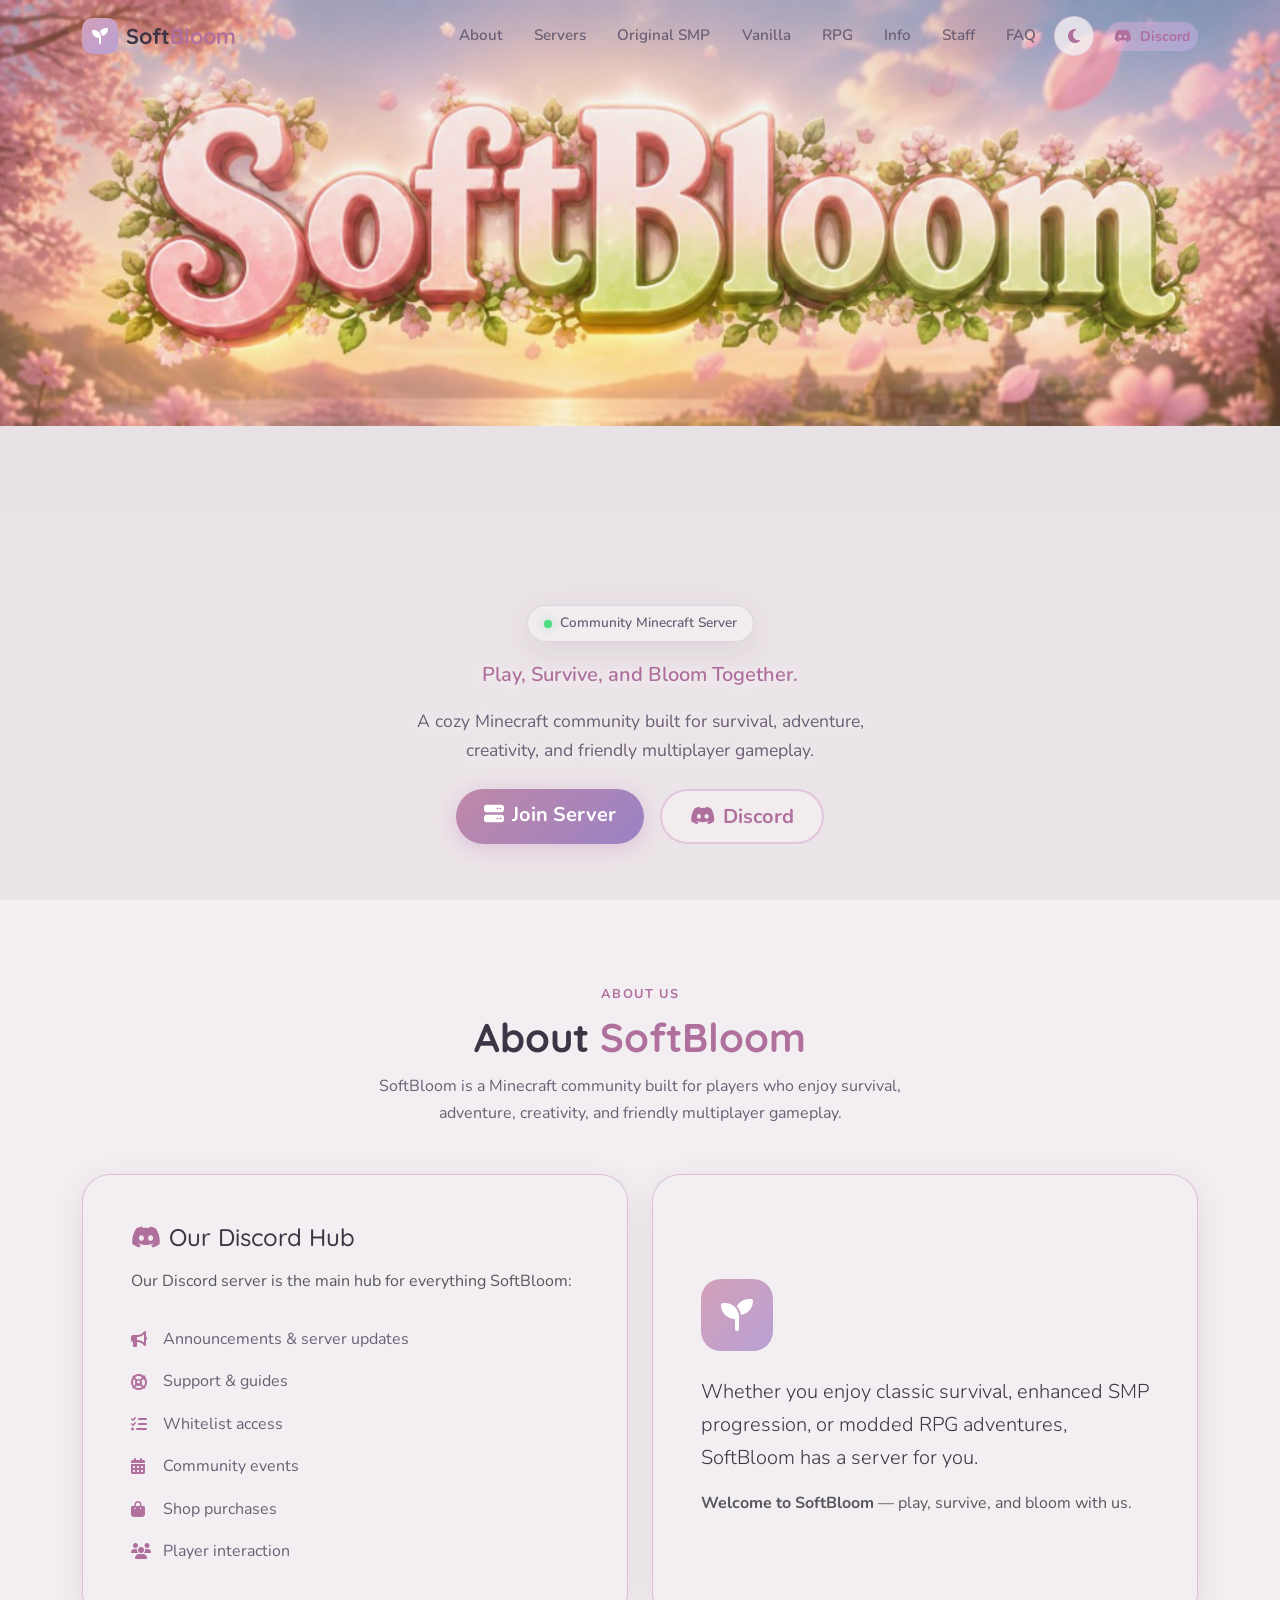
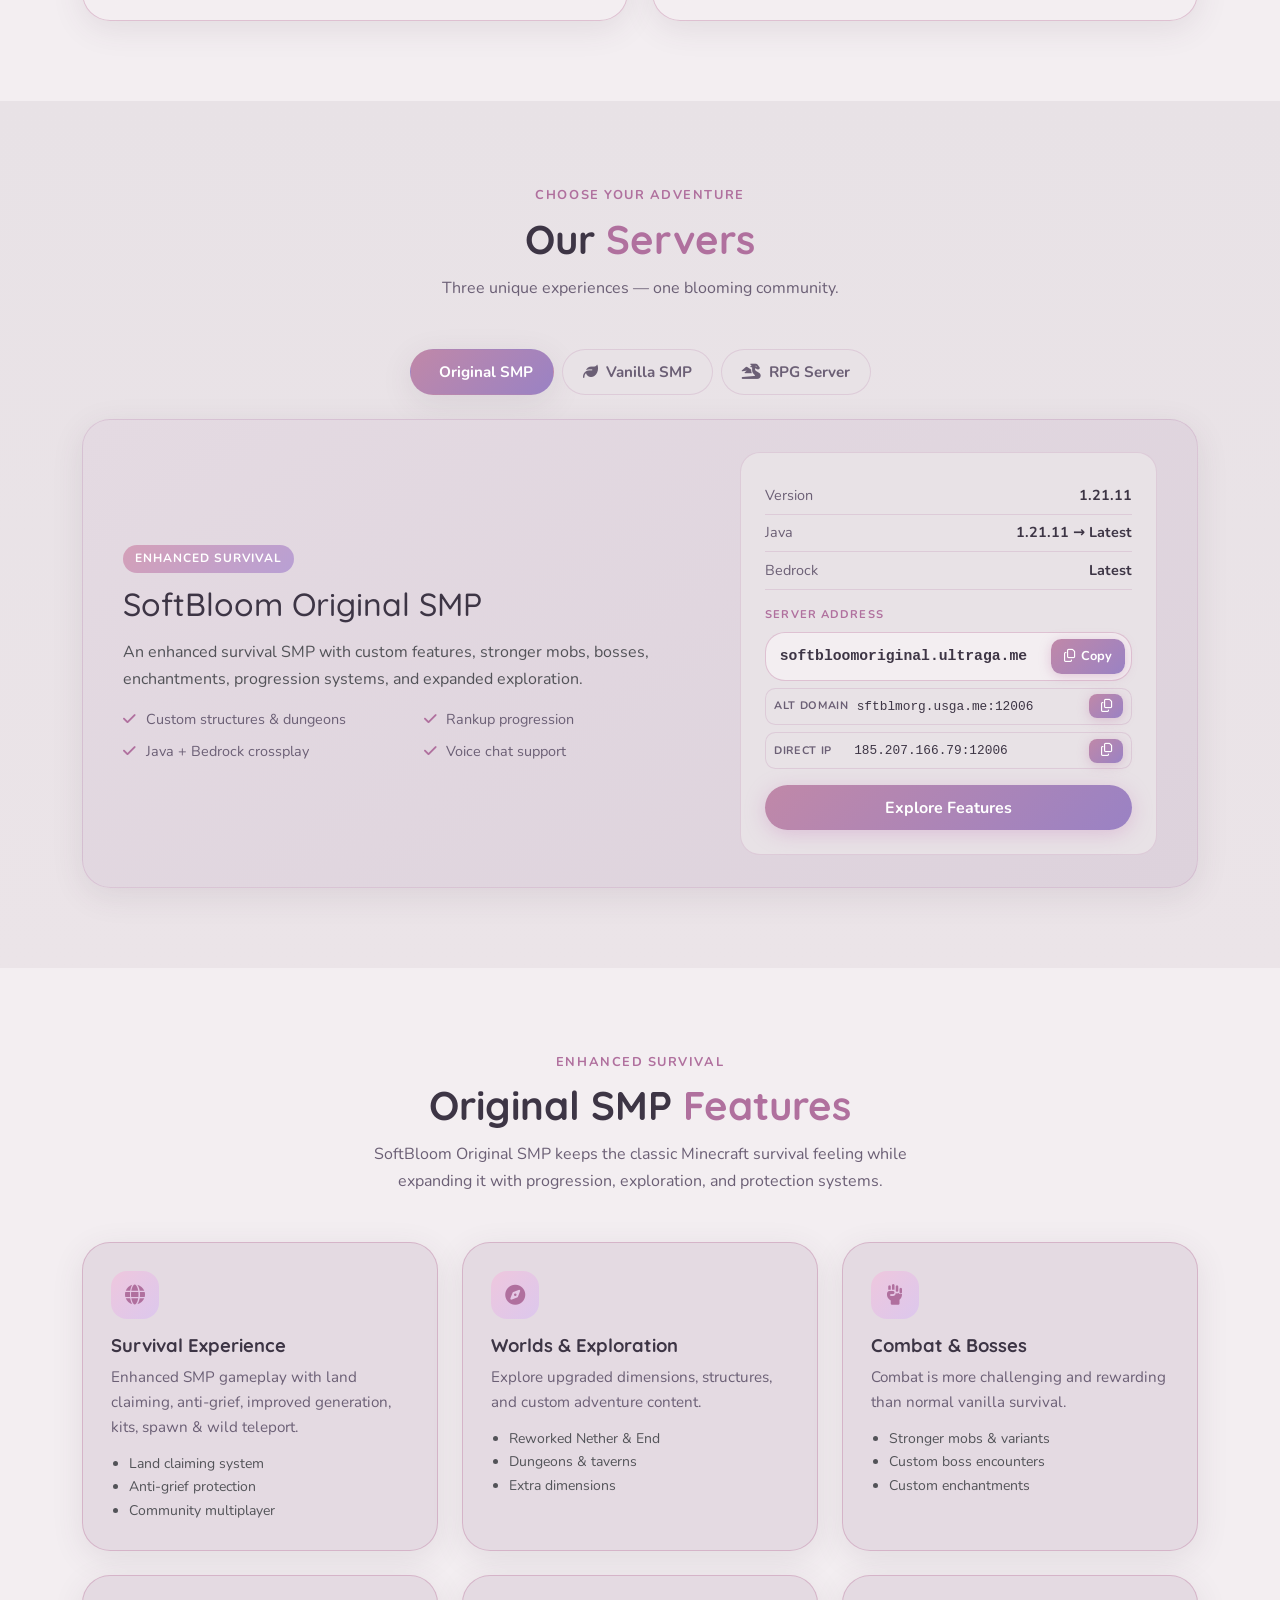
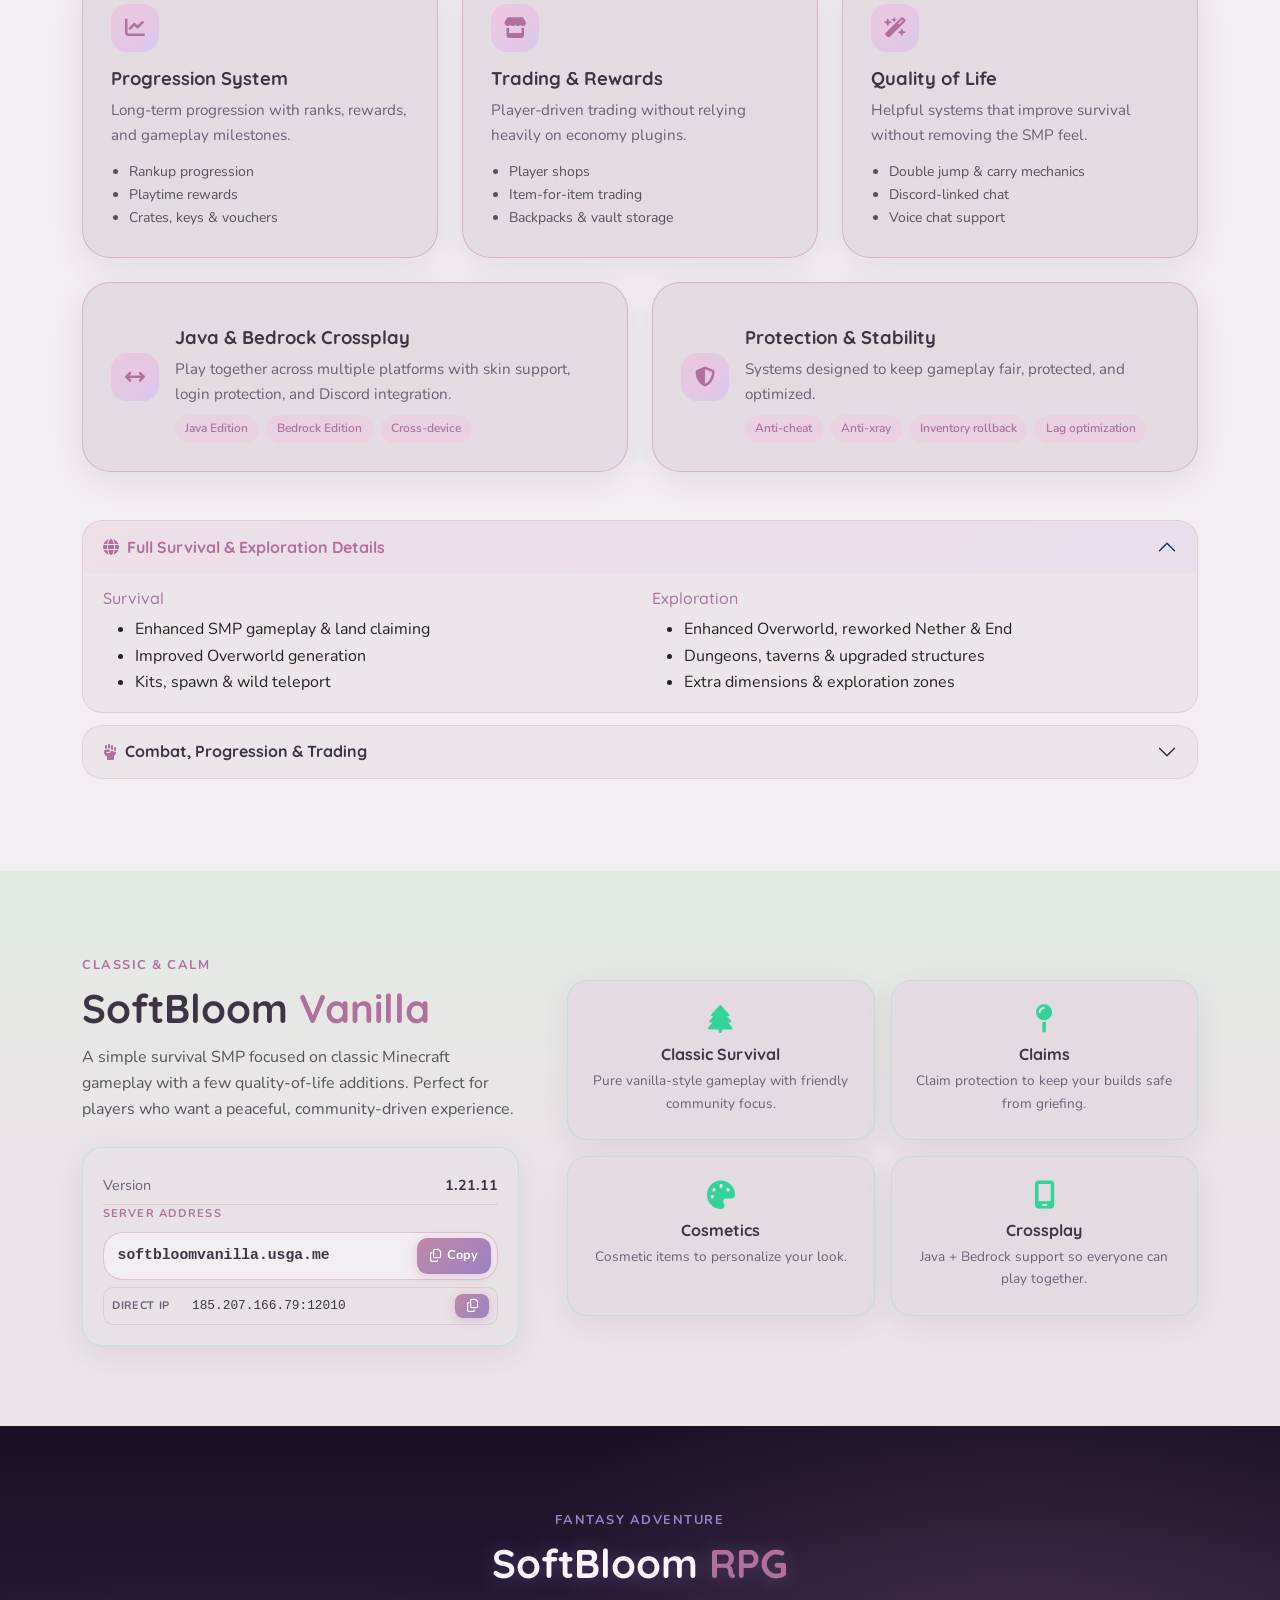
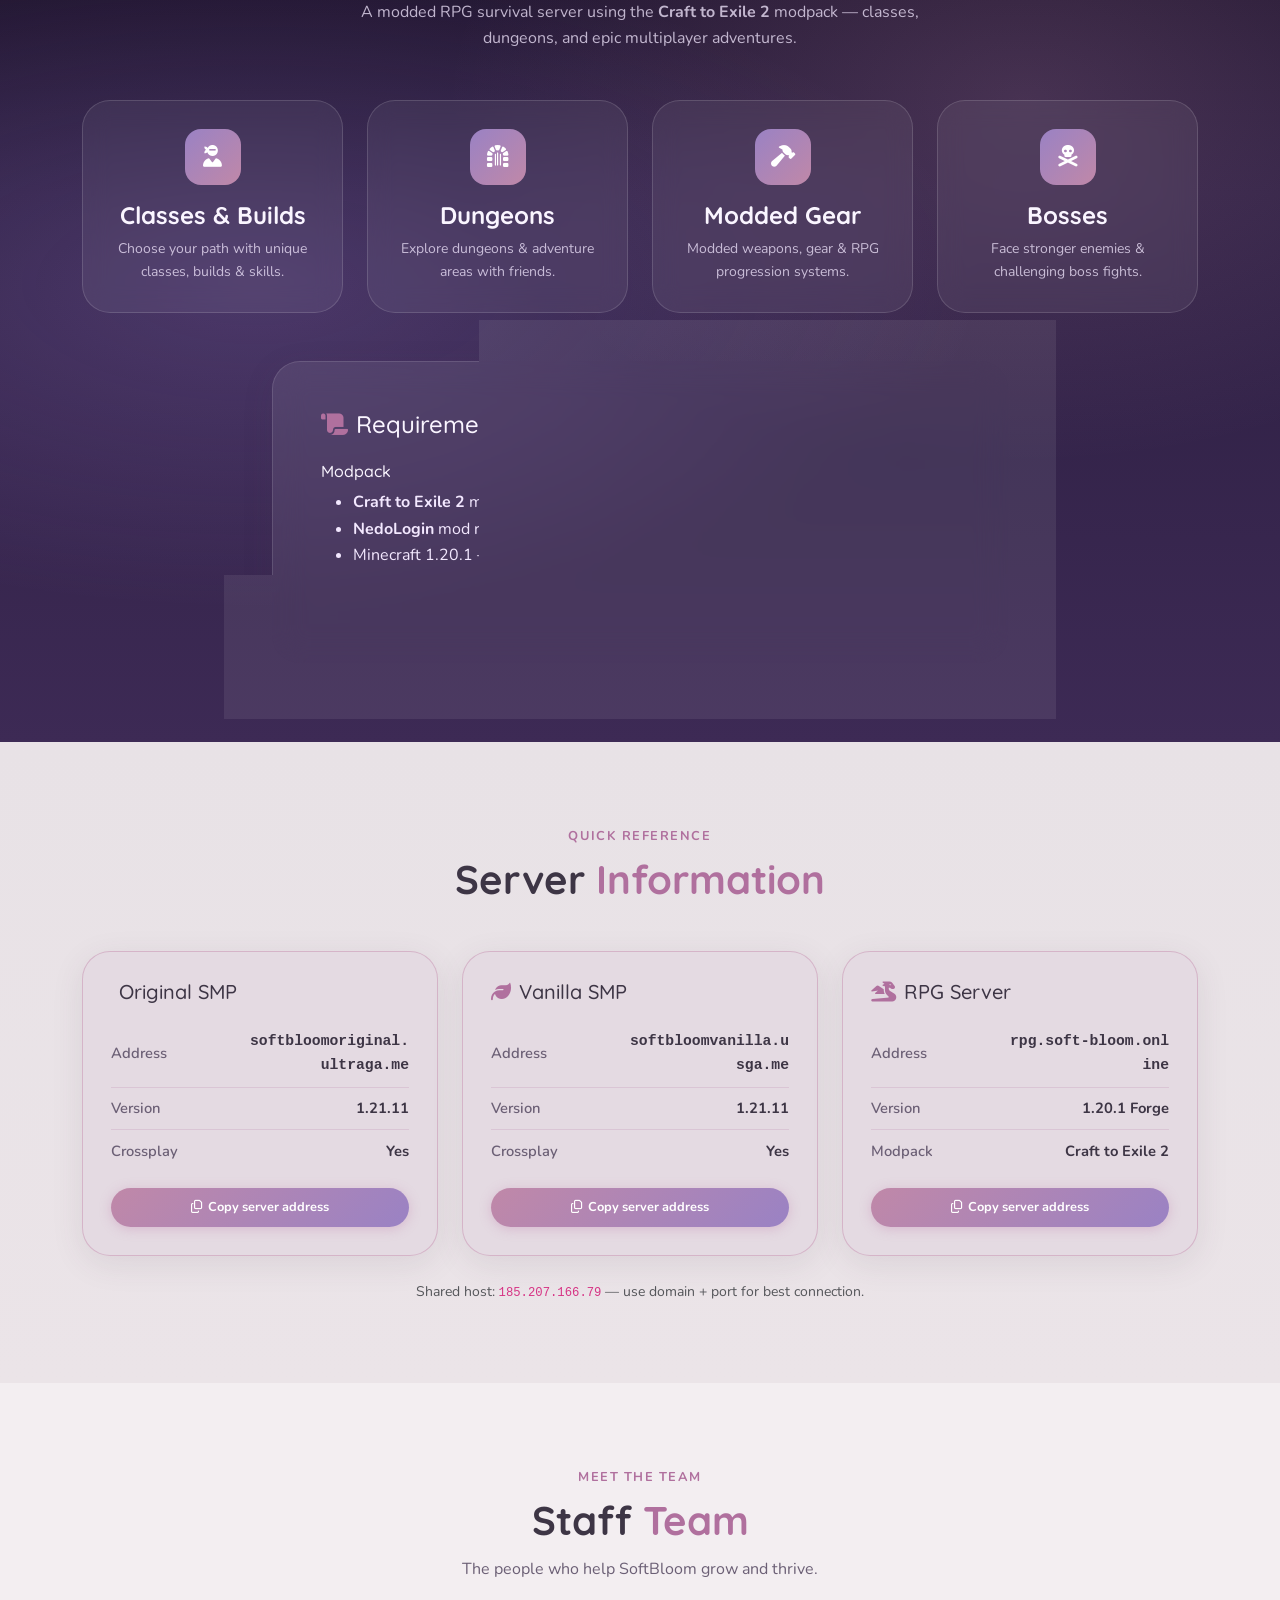
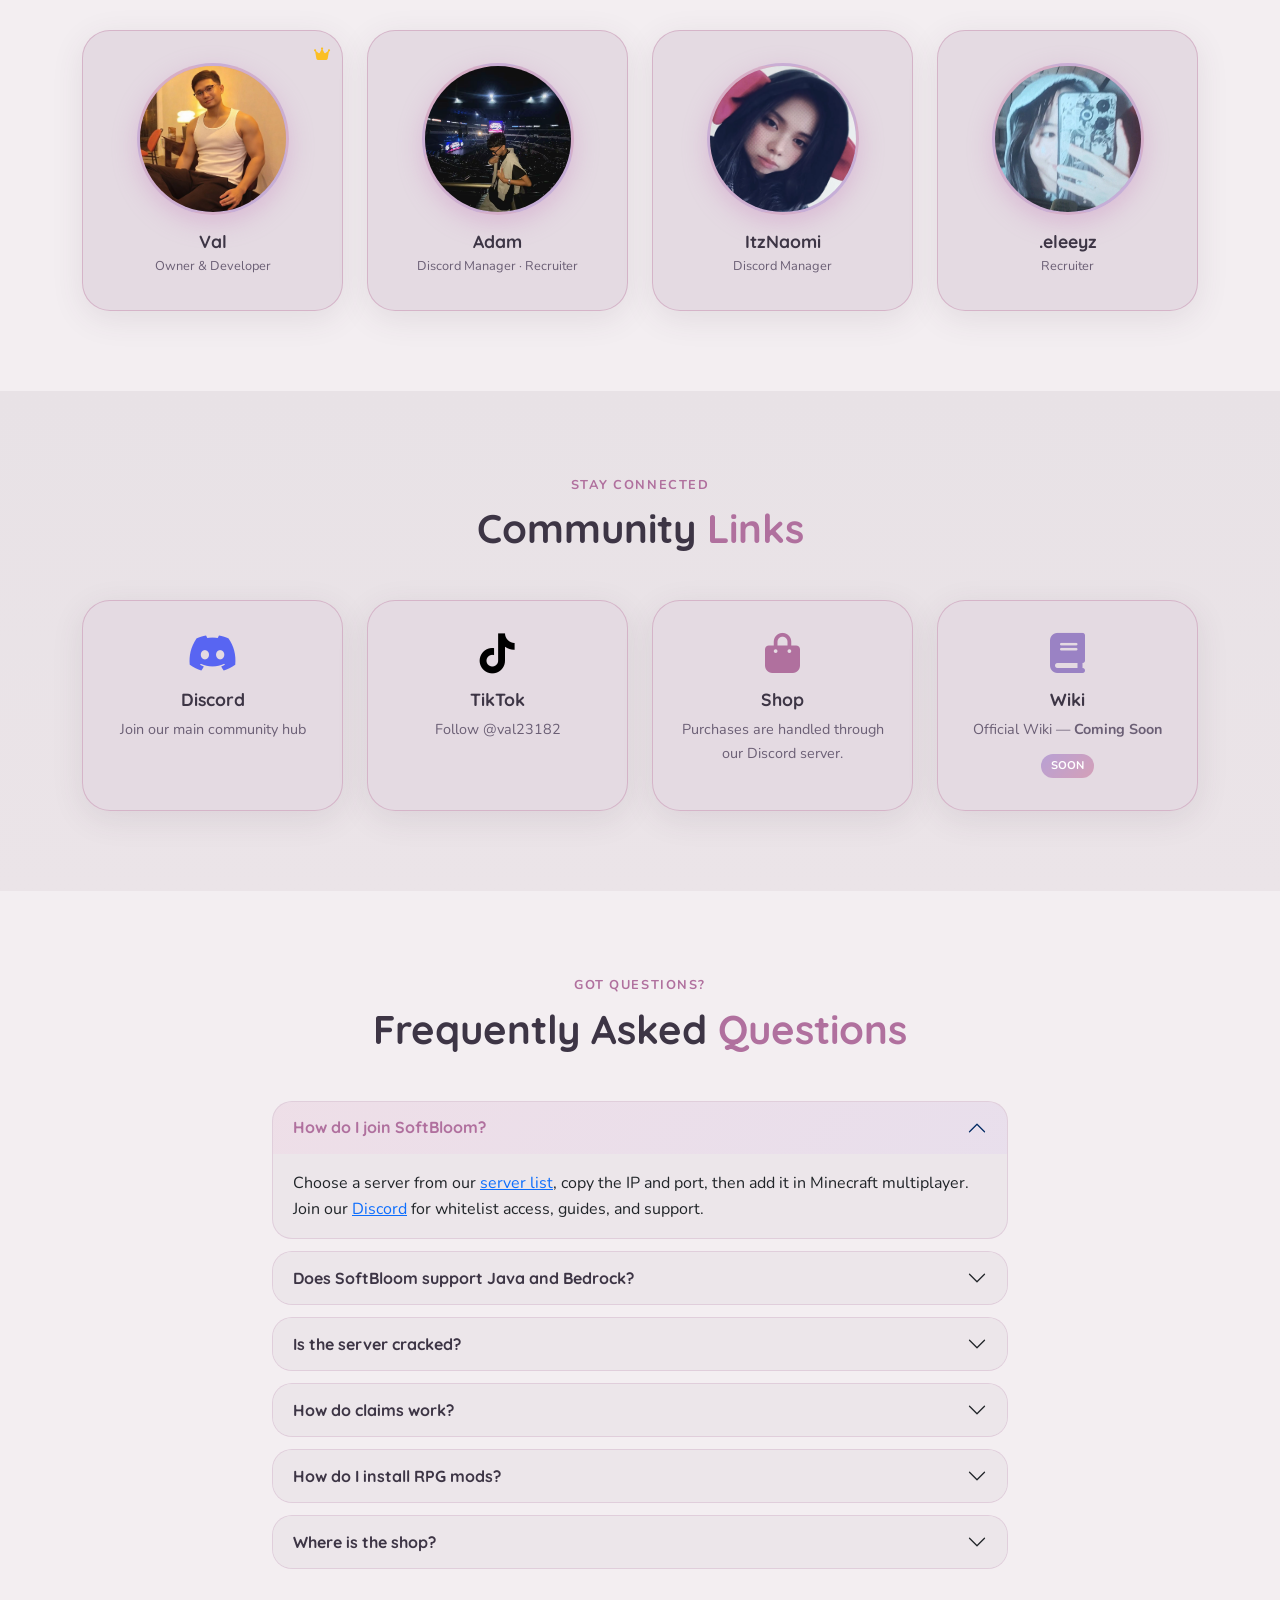
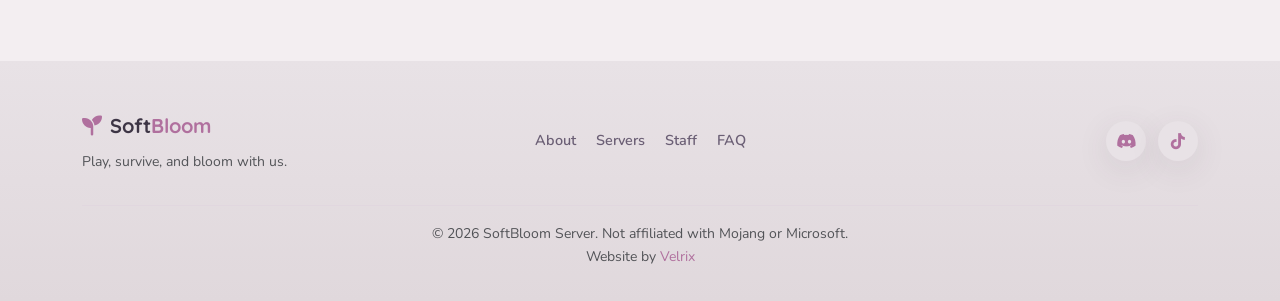
==== index.html @ c243311c "old ip" ====
<!DOCTYPE html>
<html lang="en" data-theme="light">
<head>
  <meta charset="UTF-8">
  <meta name="viewport" content="width=device-width, initial-scale=1.0">
  <meta name="description" content="SoftBloom — A cozy Minecraft community for survival, adventure, and friendly multiplayer. Play, survive, and bloom together.">
  <title>SoftBloom Server | Play, Survive, and Bloom Together</title>
  <link rel="icon" href="logo/banner.png" type="image/png">

  <link rel="preconnect" href="https://fonts.googleapis.com">
  <link rel="preconnect" href="https://fonts.gstatic.com" crossorigin>
  <link href="https://fonts.googleapis.com/css2?family=Nunito:wght@400;600;700;800&family=Quicksand:wght@500;600;700&display=swap" rel="stylesheet">

  <link href="https://cdn.jsdelivr.net/npm/bootstrap@5.3.3/dist/css/bootstrap.min.css" rel="stylesheet" integrity="sha384-QWTKZyjpPEjISv5WaRU9OFeRpok6YctnYmDr5pNlyT2bRjXh0JMhjY6hW+ALEwIH" crossorigin="anonymous">
  <link href="https://cdn.jsdelivr.net/npm/aos@2.3.4/dist/aos.css" rel="stylesheet">
  <link href="https://cdnjs.cloudflare.com/ajax/libs/font-awesome/6.5.2/css/all.min.css" rel="stylesheet">

  <link rel="stylesheet" href="css/style.css">
  <link rel="preconnect" href="https://fonts.googleapis.com" />
  <link rel="preconnect" href="https://fonts.gstatic.com" crossorigin />
  <link
    href="https://fonts.googleapis.com/css2?family=DM+Sans:ital,opsz,wght@0,9..40,400;0,9..40,500;0,9..40,600;0,9..40,700;0,9..40,800;1,9..40,400&display=swap"
    rel="stylesheet"
  />
  <meta name="color-scheme" content="light dark">
  <script>
    (function () {
      var stored = localStorage.getItem("softbloom-theme");
      var prefersDark = window.matchMedia("(prefers-color-scheme: dark)").matches;
      var theme = stored === "dark" || stored === "light" ? stored : prefersDark ? "dark" : "light";
      document.documentElement.setAttribute("data-theme", theme);
    })();
  </script>
</head>
<script>
  document.addEventListener("contextmenu", function (e) {
    if (e.target.tagName === "IMG") {
      e.preventDefault();
    }
  });

  document.querySelectorAll("img").forEach(function(img) {
    img.setAttribute("draggable", "false");
  });
</script>
<body>

  <div class="scroll-progress" aria-hidden="true"></div>
  <div class="petal-layer" aria-hidden="true"></div>
  <div class="particle-field" aria-hidden="true"></div>

  <!-- Navbar -->
  <nav class="navbar navbar-expand-lg fixed-top glass-nav" id="mainNav">
    <div class="container">
      <a class="navbar-brand d-flex align-items-center gap-2" href="#hero">
        <span class="brand-icon"><i class="fa-solid fa-seedling"></i></span>
        <span class="brand-text">Soft<span class="text-accent">Bloom</span></span>
      </a>
      <button class="navbar-toggler border-0 shadow-none" type="button" data-bs-toggle="collapse" data-bs-target="#navMenu" aria-controls="navMenu" aria-expanded="false" aria-label="Toggle navigation">
        <span class="navbar-toggler-icon"></span>
      </button>
      <div class="collapse navbar-collapse" id="navMenu">
        <ul class="navbar-nav ms-auto align-items-lg-center gap-lg-1">
          <li class="nav-item"><a class="nav-link" href="#about">About</a></li>
          <li class="nav-item"><a class="nav-link" href="#servers">Servers</a></li>
          <li class="nav-item"><a class="nav-link" href="#original">Original SMP</a></li>
          <li class="nav-item"><a class="nav-link" href="#vanilla">Vanilla</a></li>
          <li class="nav-item"><a class="nav-link" href="#rpg">RPG</a></li>
          <li class="nav-item"><a class="nav-link" href="#info">Info</a></li>
          <li class="nav-item"><a class="nav-link" href="#staff">Staff</a></li>
          <li class="nav-item"><a class="nav-link" href="#faq">FAQ</a></li>
          <li class="nav-item">
            <button type="button" class="btn btn-theme-toggle" id="themeToggle" aria-label="Switch to dark mode" title="Toggle dark mode">
              <i class="fa-solid fa-moon theme-icon-dark" aria-hidden="true"></i>
              <i class="fa-solid fa-sun theme-icon-light" aria-hidden="true"></i>
            </button>
          </li>
          <li class="nav-item ms-lg-2">
            <a class="btn btn-soft btn-sm" href="https://dsc.gg/softbloom" target="_blank" rel="noopener noreferrer">
              <i class="fa-brands fa-discord me-1"></i> Discord
            </a>
          </li>
        </ul>
      </div>
    </div>
  </nav>

  <!-- Hero -->
  <header id="hero" class="hero-section">
    <div class="hero-bg" aria-hidden="true">
      <img
        src="logo/banner.png"
        alt=""
        class="hero-banner-bg"
        width="1920"
        height="600"
        loading="eager"
        fetchpriority="high"
      >
      <div class="hero-overlay"></div>
    </div>
    <div class="container hero-content">
      <div class="row justify-content-center text-center">
        <div class="col-lg-10" data-aos="fade-up" data-aos-duration="900">
          <span class="hero-badge mb-3">
            <span class="status-dot online" aria-hidden="true"></span>
            Community Minecraft Server
          </span>
          <h1 class="visually-hidden">SoftBloom Server — Play, Survive, and Bloom Together</h1>
          <p class="hero-tagline lead">Play, Survive, and Bloom Together.</p>
          <p class="hero-desc mx-auto">
            A cozy Minecraft community built for survival, adventure, creativity, and friendly multiplayer gameplay.
          </p>
          <div class="hero-actions d-flex flex-wrap justify-content-center gap-3 mt-4">
            <a href="#servers" class="btn btn-primary-soft btn-lg">
              <i class="fa-solid fa-server me-2"></i>Join Server
            </a>
            <a href="https://dsc.gg/softbloom" class="btn btn-outline-soft btn-lg" target="_blank" rel="noopener noreferrer">
              <i class="fa-brands fa-discord me-2"></i>Discord
            </a>
          </div>
        </div>
      </div>
    </div>
  </header>

  <main>

    <!-- About -->
    <section id="about" class="section-padding">
      <div class="container">
        <div class="section-header text-center mb-5" data-aos="fade-up">
          <span class="section-label">About Us</span>
          <h2 class="section-title">About <span class="text-accent">SoftBloom</span></h2>
          <p class="section-subtitle mx-auto">
            SoftBloom is a Minecraft community built for players who enjoy survival, adventure, creativity, and friendly multiplayer gameplay.
          </p>
        </div>
        <div class="row g-4 align-items-stretch">
          <div class="col-lg-6" data-aos="fade-right" data-aos-delay="100">
            <div class="glass-card h-100 p-4 p-lg-5">
              <h3 class="h4 mb-3"><i class="fa-brands fa-discord text-accent me-2"></i>Our Discord Hub</h3>
              <p class="text-muted mb-4">Our Discord server is the main hub for everything SoftBloom:</p>
              <ul class="feature-list">
                <li><i class="fa-solid fa-bullhorn"></i> Announcements & server updates</li>
                <li><i class="fa-solid fa-life-ring"></i> Support & guides</li>
                <li><i class="fa-solid fa-list-check"></i> Whitelist access</li>
                <li><i class="fa-solid fa-calendar-days"></i> Community events</li>
                <li><i class="fa-solid fa-bag-shopping"></i> Shop purchases</li>
                <li><i class="fa-solid fa-users"></i> Player interaction</li>
              </ul>
            </div>
          </div>
          <div class="col-lg-6" data-aos="fade-left" data-aos-delay="200">
            <div class="glass-card h-100 p-4 p-lg-5 d-flex flex-column justify-content-center text-center text-lg-start">
              <div class="about-icon-wrap mx-auto mx-lg-0 mb-4">
                <i class="fa-solid fa-seedling"></i>
              </div>
              <p class="lead mb-3">
                Whether you enjoy classic survival, enhanced SMP progression, or modded RPG adventures, SoftBloom has a server for you.
              </p>
              <p class="text-muted mb-0">
                <strong>Welcome to SoftBloom</strong> — play, survive, and bloom with us.
              </p>
            </div>
          </div>
        </div>
      </div>
    </section>

    <!-- Server Tabs -->
    <section id="servers" class="section-padding section-alt">
      <div class="container">
        <div class="section-header text-center mb-5" data-aos="fade-up">
          <span class="section-label">Choose Your Adventure</span>
          <h2 class="section-title">Our <span class="text-accent">Servers</span></h2>
          <p class="section-subtitle mx-auto">Three unique experiences — one blooming community.</p>
        </div>

        <ul class="nav nav-pills server-tabs justify-content-center mb-4 flex-wrap gap-2" id="serverTabs" role="tablist" data-aos="fade-up" data-aos-delay="100">
          <li class="nav-item" role="presentation">
            <button class="nav-link active" id="tab-original" data-bs-toggle="pill" data-bs-target="#panel-original" type="button" role="tab" aria-controls="panel-original" aria-selected="true">
              <i class="fa-solid fa-sparkles me-1"></i> Original SMP
            </button>
          </li>
          <li class="nav-item" role="presentation">
            <button class="nav-link" id="tab-vanilla" data-bs-toggle="pill" data-bs-target="#panel-vanilla" type="button" role="tab" aria-controls="panel-vanilla" aria-selected="false">
              <i class="fa-solid fa-leaf me-1"></i> Vanilla SMP
            </button>
          </li>
          <li class="nav-item" role="presentation">
            <button class="nav-link" id="tab-rpg" data-bs-toggle="pill" data-bs-target="#panel-rpg" type="button" role="tab" aria-controls="panel-rpg" aria-selected="false">
              <i class="fa-solid fa-dragon me-1"></i> RPG Server
            </button>
          </li>
        </ul>

        <div class="tab-content" id="serverTabContent" data-aos="fade-up" data-aos-delay="150">
          <!-- Original SMP Panel -->
          <div class="tab-pane fade show active" id="panel-original" role="tabpanel" aria-labelledby="tab-original">
            <div class="server-card server-card-featured">
              <div class="row g-4 align-items-center">
                <div class="col-lg-7">
                  <span class="server-badge">Enhanced Survival</span>
                  <h3 class="h2 mb-3">SoftBloom Original SMP</h3>
                  <p class="text-muted">
                    An enhanced survival SMP with custom features, stronger mobs, bosses, enchantments, progression systems, and expanded exploration.
                  </p>
                  <ul class="server-features-grid">
                    <li><i class="fa-solid fa-check"></i> Custom structures & dungeons</li>
                    <li><i class="fa-solid fa-check"></i> Rankup progression</li>
                    <li><i class="fa-solid fa-check"></i> Java + Bedrock crossplay</li>
                    <li><i class="fa-solid fa-check"></i> Voice chat support</li>
                  </ul>
                </div>
                <div class="col-lg-5">
                  <div class="server-info-panel">
                    <div class="info-row"><span>Version</span><strong>1.21.11</strong></div>
                    <div class="info-row"><span>Java</span><strong>1.21.11 → Latest</strong></div>
                    <div class="info-row"><span>Bedrock</span><strong>Latest</strong></div>
                    <div class="server-address mt-3">
                      <span class="server-address-label">Server address</span>
                      <div class="server-address-primary">
                        <div class="server-address-value">
                          <span class="address-host">softbloomoriginal.ultraga.me</span>
                        </div>
                        <button type="button" class="btn btn-copy-address" data-copy="softbloomoriginal.ultraga.me" aria-label="Copy server address">
                          <i class="fa-regular fa-copy" aria-hidden="true"></i><span>Copy</span>
                        </button>
                      </div>
                      <div class="server-address-secondary">
                        <span class="server-address-meta-label">Alt domain</span>
                        <span class="server-address-meta-value">sftblmorg.usga.me:12006</span>
                        <button type="button" class="btn btn-copy-address btn-copy-address-sm" data-copy="sftblmorg.usga.me:12006" aria-label="Copy alt domain">
                          <i class="fa-regular fa-copy" aria-hidden="true"></i>
                        </button>
                      </div>
                      <div class="server-address-secondary">
                        <span class="server-address-meta-label">Direct IP</span>
                        <span class="server-address-meta-value">185.207.166.79:12006</span>
                        <button type="button" class="btn btn-copy-address btn-copy-address-sm" data-copy="185.207.166.79:12006" aria-label="Copy direct IP">
                          <i class="fa-regular fa-copy" aria-hidden="true"></i>
                        </button>
                      </div>
                    </div>
                    <a href="#original" class="btn btn-primary-soft w-100 mt-3">Explore Features</a>
                  </div>
                </div>
              </div>
            </div>
          </div>

          <!-- Vanilla Panel -->
          <div class="tab-pane fade" id="panel-vanilla" role="tabpanel" aria-labelledby="tab-vanilla">
            <div class="server-card">
              <div class="row g-4 align-items-center">
                <div class="col-lg-7">
                  <span class="server-badge badge-green">Classic Survival</span>
                  <h3 class="h2 mb-3">SoftBloom Vanilla</h3>
                  <p class="text-muted">
                    A simple survival SMP focused on classic Minecraft gameplay with a few quality-of-life additions.
                  </p>
                  <ul class="server-features-grid">
                    <li><i class="fa-solid fa-check"></i> Classic vanilla survival</li>
                    <li><i class="fa-solid fa-check"></i> Claim protection</li>
                    <li><i class="fa-solid fa-check"></i> Cosmetic items</li>
                    <li><i class="fa-solid fa-check"></i> Java + Bedrock support</li>
                  </ul>
                </div>
                <div class="col-lg-5">
                  <div class="server-info-panel">
                    <div class="info-row"><span>Version</span><strong>1.21.11</strong></div>
                    <div class="info-row"><span>Java</span><strong>1.21.11 → Latest</strong></div>
                    <div class="info-row"><span>Bedrock</span><strong>Latest</strong></div>
                    <div class="server-address mt-3">
                      <span class="server-address-label">Server address</span>
                      <div class="server-address-primary">
                        <div class="server-address-value">
                          <span class="address-host">softbloomvanilla.usga.me</span>
                        </div>
                        <button type="button" class="btn btn-copy-address" data-copy="softbloomvanilla.usga.me" aria-label="Copy server address">
                          <i class="fa-regular fa-copy" aria-hidden="true"></i><span>Copy</span>
                        </button>
                      </div>
                      <div class="server-address-secondary">
                        <span class="server-address-meta-label">Direct IP</span>
                        <span class="server-address-meta-value">185.207.166.79:12010</span>
                        <button type="button" class="btn btn-copy-address btn-copy-address-sm" data-copy="185.207.166.79:12010" aria-label="Copy direct IP">
                          <i class="fa-regular fa-copy" aria-hidden="true"></i>
                        </button>
                      </div>
                    </div>
                    <a href="#vanilla" class="btn btn-primary-soft w-100 mt-3">Learn More</a>
                  </div>
                </div>
              </div>
            </div>
          </div>

          <!-- RPG Panel -->
          <div class="tab-pane fade" id="panel-rpg" role="tabpanel" aria-labelledby="tab-rpg">
            <div class="server-card server-card-rpg">
              <div class="row g-4 align-items-center">
                <div class="col-lg-7">
                  <span class="server-badge badge-purple">Modded RPG</span>
                  <h3 class="h2 mb-3">SoftBloom RPG</h3>
                  <p class="text-muted">
                    A modded RPG survival server using the <strong>Craft to Exile 2</strong> modpack. Classes, dungeons, and epic adventures await.
                  </p>
                  <ul class="server-features-grid">
                    <li><i class="fa-solid fa-check"></i> RPG progression & classes</li>
                    <li><i class="fa-solid fa-check"></i> Dungeons & adventure areas</li>
                    <li><i class="fa-solid fa-check"></i> Craft to Exile 2 modpack</li>
                    <li><i class="fa-solid fa-check"></i> NedoLogin required</li>
                  </ul>
                  <div class="alert alert-soft-warning mt-3 mb-0" role="alert">
                    <i class="fa-solid fa-triangle-exclamation me-2"></i>
                    Requires <strong>Craft to Exile 2</strong> modpack and <strong>NedoLogin</strong> mod.
                  </div>
                </div>
                <div class="col-lg-5">
                  <div class="server-info-panel">
                    <div class="info-row"><span>Version</span><strong>1.20.1</strong></div>
                    <div class="info-row"><span>Loader</span><strong>Forge 47.4.13</strong></div>
                    <div class="server-address mt-3">
                      <span class="server-address-label">Server address</span>
                      <div class="server-address-primary">
                        <div class="server-address-value">
                          <span class="address-host">rpgsoftbloom.ultraga.me</span>
                        </div>
                        <button type="button" class="btn btn-copy-address" data-copy="rpgsoftbloom.ultraga.me" aria-label="Copy server address">
                          <i class="fa-regular fa-copy" aria-hidden="true"></i><span>Copy</span>
                        </button>
                      </div>
                      <div class="server-address-secondary">
                        <span class="server-address-meta-label">Direct IP</span>
                        <span class="server-address-meta-value">185.207.166.79:12012</span>
                        <button type="button" class="btn btn-copy-address btn-copy-address-sm" data-copy="185.207.166.79:12012" aria-label="Copy direct IP">
                          <i class="fa-regular fa-copy" aria-hidden="true"></i>
                        </button>
                      </div>
                    </div>
                    <a href="#rpg" class="btn btn-primary-soft w-100 mt-3">RPG Details</a>
                  </div>
                </div>
              </div>
            </div>
          </div>
        </div>
      </div>
    </section>

    <!-- Original SMP Features -->
    <section id="original" class="section-padding">
      <div class="container">
        <div class="section-header text-center mb-5" data-aos="fade-up">
          <span class="section-label">Enhanced Survival</span>
          <h2 class="section-title">Original SMP <span class="text-accent">Features</span></h2>
          <p class="section-subtitle mx-auto">
            SoftBloom Original SMP keeps the classic Minecraft survival feeling while expanding it with progression, exploration, and protection systems.
          </p>
        </div>

        <div class="row g-4">
          <div class="col-md-6 col-lg-4" data-aos="fade-up" data-aos-delay="0">
            <div class="feature-card h-100">
              <div class="feature-icon"><i class="fa-solid fa-globe"></i></div>
              <h3>Survival Experience</h3>
              <p>Enhanced SMP gameplay with land claiming, anti-grief, improved generation, kits, spawn & wild teleport.</p>
              <ul class="small text-muted">
                <li>Land claiming system</li>
                <li>Anti-grief protection</li>
                <li>Community multiplayer</li>
              </ul>
            </div>
          </div>
          <div class="col-md-6 col-lg-4" data-aos="fade-up" data-aos-delay="50">
            <div class="feature-card h-100">
              <div class="feature-icon"><i class="fa-solid fa-compass"></i></div>
              <h3>Worlds & Exploration</h3>
              <p>Explore upgraded dimensions, structures, and custom adventure content.</p>
              <ul class="small text-muted">
                <li>Reworked Nether & End</li>
                <li>Dungeons & taverns</li>
                <li>Extra dimensions</li>
              </ul>
            </div>
          </div>
          <div class="col-md-6 col-lg-4" data-aos="fade-up" data-aos-delay="100">
            <div class="feature-card h-100">
              <div class="feature-icon"><i class="fa-solid fa-hand-fist"></i></div>
              <h3>Combat & Bosses</h3>
              <p>Combat is more challenging and rewarding than normal vanilla survival.</p>
              <ul class="small text-muted">
                <li>Stronger mobs & variants</li>
                <li>Custom boss encounters</li>
                <li>Custom enchantments</li>
              </ul>
            </div>
          </div>
          <div class="col-md-6 col-lg-4" data-aos="fade-up" data-aos-delay="0">
            <div class="feature-card h-100">
              <div class="feature-icon"><i class="fa-solid fa-chart-line"></i></div>
              <h3>Progression System</h3>
              <p>Long-term progression with ranks, rewards, and gameplay milestones.</p>
              <ul class="small text-muted">
                <li>Rankup progression</li>
                <li>Playtime rewards</li>
                <li>Crates, keys & vouchers</li>
              </ul>
            </div>
          </div>
          <div class="col-md-6 col-lg-4" data-aos="fade-up" data-aos-delay="50">
            <div class="feature-card h-100">
              <div class="feature-icon"><i class="fa-solid fa-store"></i></div>
              <h3>Trading & Rewards</h3>
              <p>Player-driven trading without relying heavily on economy plugins.</p>
              <ul class="small text-muted">
                <li>Player shops</li>
                <li>Item-for-item trading</li>
                <li>Backpacks & vault storage</li>
              </ul>
            </div>
          </div>
          <div class="col-md-6 col-lg-4" data-aos="fade-up" data-aos-delay="100">
            <div class="feature-card h-100">
              <div class="feature-icon"><i class="fa-solid fa-wand-magic-sparkles"></i></div>
              <h3>Quality of Life</h3>
              <p>Helpful systems that improve survival without removing the SMP feel.</p>
              <ul class="small text-muted">
                <li>Double jump & carry mechanics</li>
                <li>Discord-linked chat</li>
                <li>Voice chat support</li>
              </ul>
            </div>
          </div>
          <div class="col-md-6 col-lg-6" data-aos="fade-up" data-aos-delay="0">
            <div class="feature-card h-100 feature-card-wide">
              <div class="row align-items-center g-3">
                <div class="col-sm-auto"><div class="feature-icon mb-0"><i class="fa-solid fa-arrows-left-right"></i></div></div>
                <div class="col">
                  <h3>Java & Bedrock Crossplay</h3>
                  <p class="mb-2">Play together across multiple platforms with skin support, login protection, and Discord integration.</p>
                  <div class="d-flex flex-wrap gap-2">
                    <span class="tag-pill">Java Edition</span>
                    <span class="tag-pill">Bedrock Edition</span>
                    <span class="tag-pill">Cross-device</span>
                  </div>
                </div>
              </div>
            </div>
          </div>
          <div class="col-md-6 col-lg-6" data-aos="fade-up" data-aos-delay="50">
            <div class="feature-card h-100 feature-card-wide">
              <div class="row align-items-center g-3">
                <div class="col-sm-auto"><div class="feature-icon mb-0"><i class="fa-solid fa-shield-halved"></i></div></div>
                <div class="col">
                  <h3>Protection & Stability</h3>
                  <p class="mb-2">Systems designed to keep gameplay fair, protected, and optimized.</p>
                  <div class="d-flex flex-wrap gap-2">
                    <span class="tag-pill">Anti-cheat</span>
                    <span class="tag-pill">Anti-xray</span>
                    <span class="tag-pill">Inventory rollback</span>
                    <span class="tag-pill">Lag optimization</span>
                  </div>
                </div>
              </div>
            </div>
          </div>
        </div>

        <!-- Expandable detail accordion -->
        <div class="accordion soft-accordion mt-5" id="originalAccordion" data-aos="fade-up">
          <div class="accordion-item">
            <h2 class="accordion-header">
              <button class="accordion-button" type="button" data-bs-toggle="collapse" data-bs-target="#acc-survival" aria-expanded="true">
                <i class="fa-solid fa-globe me-2 text-accent"></i> Full Survival & Exploration Details
              </button>
            </h2>
            <div class="accordion-collapse collapse show" id="acc-survival" data-bs-parent="#originalAccordion">
              <div class="accordion-body">
                <div class="row g-4">
                  <div class="col-md-6">
                    <h4 class="h6 text-accent">Survival</h4>
                    <ul class="mb-0">
                      <li>Enhanced SMP gameplay & land claiming</li>
                      <li>Improved Overworld generation</li>
                      <li>Kits, spawn & wild teleport</li>
                    </ul>
                  </div>
                  <div class="col-md-6">
                    <h4 class="h6 text-accent">Exploration</h4>
                    <ul class="mb-0">
                      <li>Enhanced Overworld, reworked Nether & End</li>
                      <li>Dungeons, taverns & upgraded structures</li>
                      <li>Extra dimensions & exploration zones</li>
                    </ul>
                  </div>
                </div>
              </div>
            </div>
          </div>
          <div class="accordion-item">
            <h2 class="accordion-header">
              <button class="accordion-button collapsed" type="button" data-bs-toggle="collapse" data-bs-target="#acc-combat">
                <i class="fa-solid fa-hand-fist me-2 text-accent"></i> Combat, Progression & Trading
              </button>
            </h2>
            <div class="accordion-collapse collapse" id="acc-combat" data-bs-parent="#originalAccordion">
              <div class="accordion-body">
                <div class="row g-4">
                  <div class="col-md-4">
                    <h4 class="h6 text-accent">Combat</h4>
                    <ul class="small mb-0">
                      <li>Stronger mobs & custom bosses</li>
                      <li>Dragon progression systems</li>
                      <li>Expanded gear & harder nights</li>
                    </ul>
                  </div>
                  <div class="col-md-4">
                    <h4 class="h6 text-accent">Progression</h4>
                    <ul class="small mb-0">
                      <li>Rankup & playtime rewards</li>
                      <li>Activity-based goals</li>
                      <li>Reward & perk systems</li>
                    </ul>
                  </div>
                  <div class="col-md-4">
                    <h4 class="h6 text-accent">Trading</h4>
                    <ul class="small mb-0">
                      <li>Player shops & item trading</li>
                      <li>Crates, keys & vouchers</li>
                      <li>Community marketplace</li>
                    </ul>
                  </div>
                </div>
              </div>
            </div>
          </div>
        </div>
      </div>
    </section>

    <!-- Vanilla Section -->
    <section id="vanilla" class="section-padding section-vanilla">
      <div class="container">
        <div class="row align-items-center g-5">
          <div class="col-lg-5" data-aos="fade-right">
            <span class="section-label">Classic & Calm</span>
            <h2 class="section-title">SoftBloom <span class="text-accent">Vanilla</span></h2>
            <p class="text-muted">
              A simple survival SMP focused on classic Minecraft gameplay with a few quality-of-life additions. Perfect for players who want a peaceful, community-driven experience.
            </p>
            <div class="vanilla-highlight mt-4">
              <div class="info-row"><span>Version</span><strong>1.21.11</strong></div>
                    <div class="server-address mt-0">
                      <span class="server-address-label">Server address</span>
                      <div class="server-address-primary">
                        <div class="server-address-value">
                          <span class="address-host">softbloomvanilla.usga.me</span>
                        </div>
                        <button type="button" class="btn btn-copy-address" data-copy="softbloomvanilla.usga.me" aria-label="Copy server address">
                          <i class="fa-regular fa-copy" aria-hidden="true"></i><span>Copy</span>
                        </button>
                      </div>
                      <div class="server-address-secondary">
                        <span class="server-address-meta-label">Direct IP</span>
                        <span class="server-address-meta-value">185.207.166.79:12010</span>
                        <button type="button" class="btn btn-copy-address btn-copy-address-sm" data-copy="185.207.166.79:12010" aria-label="Copy direct IP">
                          <i class="fa-regular fa-copy" aria-hidden="true"></i>
                        </button>
                      </div>
                    </div>
            </div>
          </div>
          <div class="col-lg-7" data-aos="fade-left">
            <div class="row g-3">
              <div class="col-sm-6">
                <div class="vanilla-card">
                  <i class="fa-solid fa-tree"></i>
                  <h4>Classic Survival</h4>
                  <p>Pure vanilla-style gameplay with friendly community focus.</p>
                </div>
              </div>
              <div class="col-sm-6">
                <div class="vanilla-card">
                  <i class="fa-solid fa-map-pin"></i>
                  <h4>Claims</h4>
                  <p>Claim protection to keep your builds safe from griefing.</p>
                </div>
              </div>
              <div class="col-sm-6">
                <div class="vanilla-card">
                  <i class="fa-solid fa-palette"></i>
                  <h4>Cosmetics</h4>
                  <p>Cosmetic items to personalize your look.</p>
                </div>
              </div>
              <div class="col-sm-6">
                <div class="vanilla-card">
                  <i class="fa-solid fa-mobile-screen"></i>
                  <h4>Crossplay</h4>
                  <p>Java + Bedrock support so everyone can play together.</p>
                </div>
              </div>
            </div>
          </div>
        </div>
      </div>
    </section>

    <!-- RPG Section -->
    <section id="rpg" class="section-padding section-rpg">
      <div class="rpg-bg-decoration" aria-hidden="true"></div>
      <div class="container position-relative">
        <div class="section-header text-center mb-5" data-aos="fade-up">
          <span class="section-label section-label-fantasy">Fantasy Adventure</span>
          <h2 class="section-title section-title-fantasy">SoftBloom <span class="text-accent">RPG</span></h2>
          <p class="section-subtitle mx-auto">
            A modded RPG survival server using the <strong>Craft to Exile 2</strong> modpack — classes, dungeons, and epic multiplayer adventures.
          </p>
        </div>

        <div class="row g-4 mb-5">
          <div class="col-md-6 col-lg-3" data-aos="zoom-in" data-aos-delay="0">
            <div class="rpg-card text-center">
              <div class="rpg-icon"><i class="fa-solid fa-user-ninja"></i></div>
              <h4>Classes & Builds</h4>
              <p class="small text-muted mb-0">Choose your path with unique classes, builds & skills.</p>
            </div>
          </div>
          <div class="col-md-6 col-lg-3" data-aos="zoom-in" data-aos-delay="50">
            <div class="rpg-card text-center">
              <div class="rpg-icon"><i class="fa-solid fa-dungeon"></i></div>
              <h4>Dungeons</h4>
              <p class="small text-muted mb-0">Explore dungeons & adventure areas with friends.</p>
            </div>
          </div>
          <div class="col-md-6 col-lg-3" data-aos="zoom-in" data-aos-delay="100">
            <div class="rpg-card text-center">
              <div class="rpg-icon"><i class="fa-solid fa-hammer"></i></div>
              <h4>Modded Gear</h4>
              <p class="small text-muted mb-0">Modded weapons, gear & RPG progression systems.</p>
            </div>
          </div>
          <div class="col-md-6 col-lg-3" data-aos="zoom-in" data-aos-delay="150">
            <div class="rpg-card text-center">
              <div class="rpg-icon"><i class="fa-solid fa-skull-crossbones"></i></div>
              <h4>Bosses</h4>
              <p class="small text-muted mb-0">Face stronger enemies & challenging boss fights.</p>
            </div>
          </div>
        </div>

        <div class="row justify-content-center" data-aos="fade-up">
          <div class="col-lg-8">
            <div class="rpg-requirements glass-card p-4 p-lg-5">
              <h3 class="h4 mb-4"><i class="fa-solid fa-scroll text-accent me-2"></i>Requirements & Connection</h3>
              <div class="row g-4">
                <div class="col-md-6">
                  <h4 class="h6 text-accent">Modpack</h4>
                  <ul class="mb-0">
                    <li><strong>Craft to Exile 2</strong> modpack</li>
                    <li><strong>NedoLogin</strong> mod required</li>
                    <li>Minecraft 1.20.1 — Forge 47.4.13</li>
                  </ul>
                </div>
                <div class="col-md-6">
                  <h4 class="h6 text-accent">Server Address</h4>
                    <div class="server-address mt-0">
                      <span class="server-address-label">Server address</span>
                      <div class="server-address-primary">
                        <div class="server-address-value">
                          <span class="address-host">rpgsoftbloom.ultraga.me</span>
                        </div>
                        <button type="button" class="btn btn-copy-address" data-copy="rpgsoftbloom.ultraga.me" aria-label="Copy server address">
                          <i class="fa-regular fa-copy" aria-hidden="true"></i><span>Copy</span>
                        </button>
                      </div>
                      <div class="server-address-secondary">
                        <span class="server-address-meta-label">Direct IP</span>
                        <span class="server-address-meta-value">185.207.166.79:12012</span>
                        <button type="button" class="btn btn-copy-address btn-copy-address-sm" data-copy="185.207.166.79:12012" aria-label="Copy direct IP">
                          <i class="fa-regular fa-copy" aria-hidden="true"></i>
                        </button>
                      </div>
                    </div>
                </div>
              </div>
            </div>
          </div>
        </div>
      </div>
    </section>

    <!-- Server Information -->
    <section id="info" class="section-padding section-alt">
      <div class="container">
        <div class="section-header text-center mb-5" data-aos="fade-up">
          <span class="section-label">Quick Reference</span>
          <h2 class="section-title">Server <span class="text-accent">Information</span></h2>
        </div>
        <div class="row g-4">
          <div class="col-lg-4" data-aos="fade-up" data-aos-delay="0">
            <div class="info-table-card h-100">
              <h3 class="h5 mb-3"><i class="fa-solid fa-sparkles text-accent me-2"></i>Original SMP</h3>
              <table class="table table-borderless table-sm mb-0 server-info-table">
                <tbody>
                  <tr><td>Address</td><td class="info-address-cell">softbloomoriginal.ultraga.me</td></tr>
                  <tr><td>Version</td><td>1.21.11</td></tr>
                  <tr><td>Crossplay</td><td>Yes</td></tr>
                </tbody>
              </table>
              <button type="button" class="btn btn-copy-address btn-copy-address-block mt-3" data-copy="softbloomoriginal.ultraga.me"><i class="fa-regular fa-copy" aria-hidden="true"></i> Copy server address</button>
            </div>
          </div>
          <div class="col-lg-4" data-aos="fade-up" data-aos-delay="50">
            <div class="info-table-card h-100">
              <h3 class="h5 mb-3"><i class="fa-solid fa-leaf text-accent me-2"></i>Vanilla SMP</h3>
              <table class="table table-borderless table-sm mb-0 server-info-table">
                <tbody>
                  <tr><td>Address</td><td class="info-address-cell">softbloomvanilla.usga.me</td></tr>
                  <tr><td>Version</td><td>1.21.11</td></tr>
                  <tr><td>Crossplay</td><td>Yes</td></tr>
                </tbody>
              </table>
              <button type="button" class="btn btn-copy-address btn-copy-address-block mt-3" data-copy="softbloomvanilla.usga.me"><i class="fa-regular fa-copy" aria-hidden="true"></i> Copy server address</button>
            </div>
          </div>
          <div class="col-lg-4" data-aos="fade-up" data-aos-delay="100">
            <div class="info-table-card h-100">
              <h3 class="h5 mb-3"><i class="fa-solid fa-dragon text-accent me-2"></i>RPG Server</h3>
              <table class="table table-borderless table-sm mb-0 server-info-table">
                <tbody>
                  <tr><td>Address</td><td class="info-address-cell">rpg.soft-bloom.online</td></tr>
                  <tr><td>Version</td><td>1.20.1 Forge</td></tr>
                  <tr><td>Modpack</td><td>Craft to Exile 2</td></tr>
                </tbody>
              </table>
              <button type="button" class="btn btn-copy-address btn-copy-address-block mt-3" data-copy="rpg.soft-bloom.online"><i class="fa-regular fa-copy" aria-hidden="true"></i> Copy server address</button>
            </div>
          </div>
        </div>
        <div class="text-center mt-4" data-aos="fade-up">
          <p class="text-muted small mb-0">Shared host: <code>185.207.166.79</code> — use domain + port for best connection.</p>
        </div>
      </div>
    </section>

    <!-- Staff -->
    <section id="staff" class="section-padding">
      <div class="container">
        <div class="section-header text-center mb-5" data-aos="fade-up">
          <span class="section-label">Meet the Team</span>
          <h2 class="section-title">Staff <span class="text-accent">Team</span></h2>
          <p class="section-subtitle mx-auto">The people who help SoftBloom grow and thrive.</p>
        </div>

        <div class="row g-4 justify-content-center">
          
          <div class="col-6 col-md-4 col-lg" data-aos="fade-up" data-aos-delay="0">
            <div class="staff-card">
              <div class="staff-avatar">
                <img src="staff/val.png" alt="Val" />
              </div>
              <h3 class="staff-name">Val</h3>
              <p class="staff-role">Owner & Developer</p>
              <span class="staff-badge"><i class="fa-solid fa-crown"></i></span>
            </div>
          </div>


          <div class="col-6 col-md-4 col-lg" data-aos="fade-up" data-aos-delay="50">
            <div class="staff-card">
              <div class="staff-avatar">
                <img src="staff/adam.png" alt="Adam" />
              </div>
              <h3 class="staff-name">Adam</h3>
              <p class="staff-role">Discord Manager · Recruiter</p>
            </div>
          </div>
          <div class="col-6 col-md-4 col-lg" data-aos="fade-up" data-aos-delay="100">
            <div class="staff-card">
              <div class="staff-avatar">
                <img src="staff/naomi.png" alt="Naomi" />
              </div>
              <h3 class="staff-name">ItzNaomi</h3>
              <p class="staff-role">Discord Manager</p>
            </div>
          </div>
          <div class="col-6 col-md-4 col-lg" data-aos="fade-up" data-aos-delay="150">
            <div class="staff-card">
              <div class="staff-avatar">
                <img src="staff/eleeyz.png" alt="eleeyz" />
              </div>
              <h3 class="staff-name">.eleeyz</h3>
              <p class="staff-role">Recruiter</p>
            </div>
          </div>
        </div>
      </div>
    </section>

    <!-- Community -->
    <section id="community" class="section-padding section-alt">
      <div class="container">
        <div class="section-header text-center mb-5" data-aos="fade-up">
          <span class="section-label">Stay Connected</span>
          <h2 class="section-title">Community <span class="text-accent">Links</span></h2>
        </div>
        <div class="row g-4 justify-content-center">
          <div class="col-md-6 col-lg-3" data-aos="fade-up" data-aos-delay="0">
            <a href="https://dsc.gg/softbloom" class="community-card community-discord" target="_blank" rel="noopener noreferrer">
              <i class="fa-brands fa-discord"></i>
              <h4>Discord</h4>
              <p>Join our main community hub</p>
              <span class="link-arrow"><i class="fa-solid fa-arrow-right"></i></span>
            </a>
          </div>
          <div class="col-md-6 col-lg-3" data-aos="fade-up" data-aos-delay="50">
            <a href="https://www.tiktok.com/@val23182" class="community-card community-tiktok" target="_blank" rel="noopener noreferrer">
              <i class="fa-brands fa-tiktok"></i>
              <h4>TikTok</h4>
              <p>Follow @val23182</p>
              <span class="link-arrow"><i class="fa-solid fa-arrow-right"></i></span>
            </a>
          </div>
          <div class="col-md-6 col-lg-3" data-aos="fade-up" data-aos-delay="100">
            <div class="community-card community-shop">
              <i class="fa-solid fa-bag-shopping"></i>
              <h4>Shop</h4>
              <p>Purchases are handled through our Discord server.</p>
            </div>
          </div>
          <div class="col-md-6 col-lg-3" data-aos="fade-up" data-aos-delay="150">
            <div class="community-card community-wiki">
              <i class="fa-solid fa-book"></i>
              <h4>Wiki</h4>
              <p class="mb-0">Official Wiki — <strong>Coming Soon</strong></p>
              <span class="badge-coming">Soon</span>
            </div>
          </div>
        </div>
      </div>
    </section>

    <!-- FAQ -->
    <section id="faq" class="section-padding">
      <div class="container">
        <div class="section-header text-center mb-5" data-aos="fade-up">
          <span class="section-label">Got Questions?</span>
          <h2 class="section-title">Frequently Asked <span class="text-accent">Questions</span></h2>
        </div>
        <div class="row justify-content-center">
          <div class="col-lg-8" data-aos="fade-up" data-aos-delay="100">
            <div class="accordion soft-accordion" id="faqAccordion">
              <div class="accordion-item">
                <h2 class="accordion-header">
                  <button class="accordion-button" type="button" data-bs-toggle="collapse" data-bs-target="#faq-1" aria-expanded="true">
                    How do I join SoftBloom?
                  </button>
                </h2>
                <div class="accordion-collapse collapse show" id="faq-1" data-bs-parent="#faqAccordion">
                  <div class="accordion-body">
                    Choose a server from our <a href="#servers">server list</a>, copy the IP and port, then add it in Minecraft multiplayer. Join our <a href="https://dsc.gg/softbloom" target="_blank" rel="noopener">Discord</a> for whitelist access, guides, and support.
                  </div>
                </div>
              </div>
              <div class="accordion-item">
                <h2 class="accordion-header">
                  <button class="accordion-button collapsed" type="button" data-bs-toggle="collapse" data-bs-target="#faq-2">
                    Does SoftBloom support Java and Bedrock?
                  </button>
                </h2>
                <div class="accordion-collapse collapse" id="faq-2" data-bs-parent="#faqAccordion">
                  <div class="accordion-body">
                    Yes! Original SMP and Vanilla both support Java (1.21.11 → Latest) and Bedrock (Latest) with full crossplay. The RPG server requires the Craft to Exile 2 modpack on Java/Forge 1.20.1.
                  </div>
                </div>
              </div>
              <div class="accordion-item">
                <h2 class="accordion-header">
                  <button class="accordion-button collapsed" type="button" data-bs-toggle="collapse" data-bs-target="#faq-3">
                    Is the server cracked?
                  </button>
                </h2>
                <div class="accordion-collapse collapse" id="faq-3" data-bs-parent="#faqAccordion">
                  <div class="accordion-body">
                    SoftBloom uses login protection and Discord integration for a secure experience. For whitelist and account details, please check announcements in our Discord server.
                  </div>
                </div>
              </div>
              <div class="accordion-item">
                <h2 class="accordion-header">
                  <button class="accordion-button collapsed" type="button" data-bs-toggle="collapse" data-bs-target="#faq-4">
                    How do claims work?
                  </button>
                </h2>
                <div class="accordion-collapse collapse" id="faq-4" data-bs-parent="#faqAccordion">
                  <div class="accordion-body">
                    Both Original SMP and Vanilla feature land claiming and anti-grief protection. Use the in-game claiming system to protect your builds. Ask in Discord if you need help getting started.
                  </div>
                </div>
              </div>
              <div class="accordion-item">
                <h2 class="accordion-header">
                  <button class="accordion-button collapsed" type="button" data-bs-toggle="collapse" data-bs-target="#faq-5">
                    How do I install RPG mods?
                  </button>
                </h2>
                <div class="accordion-collapse collapse" id="faq-5" data-bs-parent="#faqAccordion">
                  <div class="accordion-body">
                    Install the <strong>Craft to Exile 2</strong> modpack via CurseForge or your preferred launcher (Minecraft 1.20.1, Forge 47.4.13). You must also install the <strong>NedoLogin</strong> mod. Then connect to <code>rpg.soft-bloom.online</code>.
                  </div>
                </div>
              </div>
              <div class="accordion-item">
                <h2 class="accordion-header">
                  <button class="accordion-button collapsed" type="button" data-bs-toggle="collapse" data-bs-target="#faq-6">
                    Where is the shop?
                  </button>
                </h2>
                <div class="accordion-collapse collapse" id="faq-6" data-bs-parent="#faqAccordion">
                  <div class="accordion-body">
                    All shop purchases are handled through our <a href="https://dsc.gg/softbloom" target="_blank" rel="noopener">Discord server</a>. Join Discord for shop access, support, and community events.
                  </div>
                </div>
              </div>
            </div>
          </div>
        </div>
      </div>
    </section>

  </main>

  <!-- Footer -->
  <footer class="site-footer">
    <div class="container">
      <div class="row g-4 align-items-center">
        <div class="col-lg-4 text-center text-lg-start">
          <a href="#hero" class="footer-brand d-inline-flex align-items-center gap-2 mb-2">
            <i class="fa-solid fa-seedling"></i>
            <span>Soft<span class="text-accent">Bloom</span></span>
          </a>
          <p class="small text-muted mb-0">Play, survive, and bloom with us.</p>
        </div>
        <div class="col-lg-4 text-center">
          <nav class="footer-nav" aria-label="Footer navigation">
            <a href="#about">About</a>
            <a href="#servers">Servers</a>
            <a href="#staff">Staff</a>
            <a href="#faq">FAQ</a>
          </nav>
        </div>
        <div class="col-lg-4 text-center text-lg-end">
          <div class="footer-social">
            <a href="https://dsc.gg/softbloom" target="_blank" rel="noopener noreferrer" aria-label="Discord"><i class="fa-brands fa-discord"></i></a>
            <a href="https://www.tiktok.com/@val23182" target="_blank" rel="noopener noreferrer" aria-label="TikTok"><i class="fa-brands fa-tiktok"></i></a>
          </div>
        </div>
      </div>
      <hr class="footer-divider">
      <p class="text-center small text-muted mb-0">
        &copy; <span id="year"></span> SoftBloom Server. Not affiliated with Mojang or Microsoft. <br>
        Website by <span class="text-accent">Velrix</span>
      </p>
    </div>
  </footer>

  <!-- Back to top -->
  <button type="button" class="back-to-top" id="backToTop" aria-label="Back to top">
    <i class="fa-solid fa-chevron-up"></i>
  </button>

  <!-- Toast for copy -->
  <div class="toast-container position-fixed bottom-0 end-0 p-3">
    <div id="copyToast" class="toast align-items-center border-0" role="alert" aria-live="assertive" aria-atomic="true">
      <div class="d-flex">
        <div class="toast-body">
          <i class="fa-solid fa-check text-success me-2"></i> Copied to clipboard!
        </div>
        <button type="button" class="btn-close btn-close-white me-2 m-auto" data-bs-dismiss="toast" aria-label="Close"></button>
      </div>
    </div>
  </div>

  <!-- Page loader -->
  <div class="page-loader" id="pageLoader" aria-hidden="true">
    <div class="loader-bloom">
      <i class="fa-solid fa-seedling"></i>
    </div>
  </div>

  <script src="https://cdn.jsdelivr.net/npm/bootstrap@5.3.3/dist/js/bootstrap.bundle.min.js" integrity="sha384-YvpcrYf0tY3lHB60NNkmXc5s9fDVZLESaAA55NDzOxhy9GkcIdslK1eN7N6jIeHz" crossorigin="anonymous"></script>
  <script src="https://cdn.jsdelivr.net/npm/aos@2.3.4/dist/aos.js"></script>
  <script src="js/main.js"></script>
</body>
</html>
---- css/style.css ----
/* ═══════════════════════════════════════════════════════════
   SoftBloom Server — Soft Pastel Theme
   ═══════════════════════════════════════════════════════════ */

:root,
[data-theme="light"] {
  color-scheme: light;

  --pink: #d4a0b8;
  --pink-deep: #c088a8;
  --purple: #b8a0d4;
  --purple-deep: #9a82c4;
  --red-soft: #d4a0a8;
  --red-light: #c9a8b0;
  --bg: #f3eef1;
  --white: #f3eef1;
  --cream: #ebe4e8;
  --surface: #e8e2e6;
  --card-bg: #e4dae2;
  --card-bg-alt: #ddd2dc;
  --card-bg-rpg: #e0d8e4;
  --card-border: rgba(188, 118, 158, 0.38);
  --neon-pink: #ff5cad;
  --neon-glow: 0 0 0 2px rgba(255, 92, 173, 0.9), 0 0 18px rgba(255, 92, 173, 0.55), 0 0 36px rgba(255, 92, 173, 0.22);
  --table-row-hover: rgba(255, 126, 185, 0.08);
  --text: #3d3545;
  --text-muted: #6b5f75;
  --accent: #b0709e;
  --accent-2: #8a72b8;
  --glass: rgba(243, 238, 241, 0.82);
  --glass-border: rgba(220, 210, 218, 0.9);
  --border-subtle: rgba(176, 112, 158, 0.2);
  --border-card: rgba(176, 112, 158, 0.18);
  --nav-hover-bg: rgba(248, 180, 217, 0.15);
  --nav-scrolled-border: rgba(248, 180, 217, 0.25);
  --shadow-soft: 0 8px 32px rgba(80, 60, 75, 0.1);
  --shadow-hover: 0 16px 48px rgba(80, 60, 75, 0.16);
  --hero-bg-fill: #ebe4e8;
  --hero-overlay: linear-gradient(
    180deg,
    rgba(61, 53, 69, 0.06) 0%,
    rgba(61, 53, 69, 0.02) 45%,
    rgba(235, 228, 232, 0.5) 75%,
    rgba(235, 228, 232, 0.94) 100%
  );
  --hero-text-shadow: 0 1px 12px rgba(255, 255, 255, 0.85);
  --section-alt-gradient: linear-gradient(180deg, var(--surface) 0%, var(--cream) 100%);
  --section-vanilla-gradient: linear-gradient(180deg, #e2ebe4 0%, var(--cream) 50%);
  --footer-gradient: linear-gradient(180deg, var(--surface), #e0d8dc);
  --accordion-bg: #ece6ea;
  --accordion-active: linear-gradient(135deg, rgba(248, 180, 217, 0.15), rgba(212, 181, 247, 0.15));
  --btn-soft-bg: linear-gradient(135deg, rgba(248, 180, 217, 0.4), rgba(212, 181, 247, 0.4));
  --btn-outline-border: rgba(199, 125, 186, 0.35);
  --btn-outline-hover: rgba(248, 180, 217, 0.2);
  --feature-icon-bg: linear-gradient(135deg, rgba(248, 180, 217, 0.5), rgba(212, 181, 247, 0.5));
  --tag-pill-bg: rgba(248, 180, 217, 0.25);
  --alert-warning-bg: rgba(255, 237, 213, 0.6);
  --alert-warning-border: rgba(251, 191, 36, 0.3);
  --particle-opacity: 0.18;
  --petal-opacity: 0.14;
  --navbar-toggler-filter: invert(0.35);
  --toast-close-filter: none;

  --radius: 1.25rem;
  --radius-lg: 1.75rem;
  --transition: 0.35s cubic-bezier(0.4, 0, 0.2, 1);
  --font: "Nunito", system-ui, sans-serif;
  --font-display: "Quicksand", "Nunito", sans-serif;
}

[data-theme="dark"] {
  color-scheme: dark;

  --pink: #e8b4d0;
  --pink-deep: #d898bc;
  --purple: #c8b0e8;
  --purple-deep: #a888dc;
  --red-soft: #e0a8b8;
  --red-light: #d4a0b0;
  --bg: #1a1522;
  --white: #1a1522;
  --cream: #221c2a;
  --surface: #2a2334;
  --card-bg: #322a3e;
  --card-bg-alt: #3a3048;
  --card-bg-rpg: #352d42;
  --card-border: rgba(232, 168, 200, 0.22);
  --neon-pink: #ff8fcc;
  --neon-glow: 0 0 0 2px rgba(255, 143, 204, 0.95), 0 0 22px rgba(255, 120, 190, 0.55), 0 0 44px rgba(255, 100, 180, 0.28);
  --table-row-hover: rgba(255, 143, 204, 0.1);
  --text: #f2eaf0;
  --text-muted: #b0a0bc;
  --accent: #e8a8c8;
  --accent-2: #b8a0e0;
  --glass: rgba(26, 21, 34, 0.88);
  --glass-border: rgba(200, 160, 190, 0.12);
  --border-subtle: rgba(200, 160, 190, 0.18);
  --border-card: rgba(200, 160, 190, 0.14);
  --nav-hover-bg: rgba(232, 168, 200, 0.12);
  --nav-scrolled-border: rgba(200, 160, 190, 0.15);
  --shadow-soft: 0 8px 32px rgba(0, 0, 0, 0.35);
  --shadow-hover: 0 16px 48px rgba(0, 0, 0, 0.45);
  --hero-bg-fill: #1a1522;
  --hero-overlay: linear-gradient(
    180deg,
    rgba(26, 21, 34, 0.25) 0%,
    rgba(26, 21, 34, 0.15) 40%,
    rgba(34, 28, 42, 0.75) 72%,
    rgba(26, 21, 34, 0.95) 100%
  );
  --hero-text-shadow: 0 2px 16px rgba(0, 0, 0, 0.65);
  --section-alt-gradient: linear-gradient(180deg, var(--surface) 0%, var(--cream) 100%);
  --section-vanilla-gradient: linear-gradient(180deg, #243028 0%, var(--cream) 50%);
  --footer-gradient: linear-gradient(180deg, var(--surface), #1e1826);
  --accordion-bg: var(--card-bg);
  --accordion-active: linear-gradient(135deg, rgba(232, 168, 200, 0.12), rgba(184, 160, 224, 0.12));
  --btn-soft-bg: linear-gradient(135deg, rgba(232, 168, 200, 0.2), rgba(184, 160, 224, 0.2));
  --btn-outline-border: rgba(232, 168, 200, 0.35);
  --btn-outline-hover: rgba(232, 168, 200, 0.1);
  --feature-icon-bg: linear-gradient(135deg, rgba(232, 168, 200, 0.2), rgba(184, 160, 224, 0.2));
  --tag-pill-bg: rgba(232, 168, 200, 0.15);
  --alert-warning-bg: rgba(80, 60, 40, 0.5);
  --alert-warning-border: rgba(220, 180, 100, 0.35);
  --particle-opacity: 0.28;
  --petal-opacity: 0.22;
  --navbar-toggler-filter: invert(0.85);
  --toast-close-filter: invert(1);
}

*,
*::before,
*::after {
  box-sizing: border-box;
}

html {
  scroll-behavior: smooth;
  scroll-padding-top: 5.5rem;
}

body {
  font-family: var(--font);
  color: var(--text);
  background: var(--bg);
  overflow-x: hidden;
  line-height: 1.65;
  transition: background-color 0.4s ease, color 0.4s ease;
}

::selection {
  background: var(--pink);
  color: var(--text);
}

/* ─── Scroll progress ─── */
.scroll-progress {
  position: fixed;
  top: 0;
  left: 0;
  height: 3px;
  width: 0%;
  background: linear-gradient(90deg, var(--pink-deep), var(--purple-deep), var(--red-soft));
  z-index: 9999;
  transition: width 0.1s linear;
  border-radius: 0 2px 2px 0;
}

/* ─── Particles & petals ─── */
.particle-field,
.petal-layer {
  position: fixed;
  inset: 0;
  pointer-events: none;
  z-index: 0;
  overflow: hidden;
}

.particle-field .particle,
.petal-layer .petal {
  position: absolute;
  border-radius: 50%;
  opacity: var(--particle-opacity);
  animation: float-particle linear infinite;
}

.petal-layer .petal {
  width: 10px;
  height: 10px;
  background: linear-gradient(135deg, var(--pink), var(--purple));
  border-radius: 50% 0 50% 50%;
  opacity: var(--petal-opacity);
}

@keyframes float-particle {
  0% {
    transform: translateY(100vh) rotate(0deg);
    opacity: 0;
  }
  10% {
    opacity: 0.5;
  }
  90% {
    opacity: 0.4;
  }
  100% {
    transform: translateY(-10vh) rotate(360deg);
    opacity: 0;
  }
}

/* ─── Typography ─── */
h1, h2, h3, h4, h5, h6 {
  font-family: var(--font-display);
  font-weight: 700;
  color: var(--text);
}

.text-accent {
  color: var(--accent);
}

.gradient-text {
  background: linear-gradient(135deg, var(--pink-deep), var(--purple-deep), var(--accent));
  -webkit-background-clip: text;
  background-clip: text;
  -webkit-text-fill-color: transparent;
}

.section-label {
  display: inline-block;
  font-size: 0.8rem;
  font-weight: 700;
  text-transform: uppercase;
  letter-spacing: 0.12em;
  color: var(--accent);
  margin-bottom: 0.5rem;
}

.section-label-fantasy {
  color: var(--purple-deep);
}

.section-title {
  font-size: clamp(1.75rem, 4vw, 2.5rem);
  margin-bottom: 0.75rem;
}

.section-title-fantasy {
  text-shadow: 0 2px 20px rgba(183, 148, 246, 0.3);
}

.section-subtitle {
  max-width: 36rem;
  color: var(--text-muted);
}

.section-padding {
  padding: 5rem 0;
  position: relative;
  z-index: 1;
}

.section-alt {
  background: var(--section-alt-gradient);
}

/* ─── Navbar ─── */
.glass-nav {
  background: transparent;
  padding: 0.75rem 0;
  transition: var(--transition);
}

.glass-nav.scrolled {
  background: var(--glass);
  backdrop-filter: blur(16px);
  -webkit-backdrop-filter: blur(16px);
  border-bottom: 1px solid var(--nav-scrolled-border);
  box-shadow: var(--shadow-soft);
  padding: 0.5rem 0;
}

.navbar-brand {
  font-family: var(--font-display);
  font-weight: 700;
  font-size: 1.35rem;
  color: var(--text) !important;
}

.brand-icon {
  width: 2.25rem;
  height: 2.25rem;
  display: flex;
  align-items: center;
  justify-content: center;
  background: linear-gradient(135deg, var(--pink), var(--purple));
  border-radius: 0.65rem;
  color: white;
  font-size: 1rem;
}

.nav-link {
  color: var(--text-muted) !important;
  font-weight: 600;
  font-size: 0.95rem;
  padding: 0.5rem 0.85rem !important;
  border-radius: 0.5rem;
  transition: var(--transition);
}

.nav-link:hover,
.nav-link:focus,
.nav-link.active {
  color: var(--accent) !important;
  background: var(--nav-hover-bg);
}

.navbar-toggler-icon {
  filter: var(--navbar-toggler-filter);
}

/* Theme toggle */
.btn-theme-toggle {
  width: 2.5rem;
  height: 2.5rem;
  padding: 0;
  display: inline-flex;
  align-items: center;
  justify-content: center;
  border: 1px solid var(--border-subtle);
  border-radius: 50%;
  background: var(--glass);
  color: var(--accent);
  transition: var(--transition);
  margin: 0.25rem 0;
}

.btn-theme-toggle:hover {
  background: var(--nav-hover-bg);
  color: var(--accent);
  transform: scale(1.06);
  box-shadow: var(--shadow-soft);
}

[data-theme="light"] .btn-theme-toggle .theme-icon-light,
[data-theme="dark"] .btn-theme-toggle .theme-icon-dark {
  display: none;
}

[data-theme="light"] .btn-theme-toggle .theme-icon-dark,
[data-theme="dark"] .btn-theme-toggle .theme-icon-light {
  display: inline-block;
}

[data-theme="dark"] .text-muted {
  color: var(--text-muted) !important;
}

/* ─── Buttons ─── */
.btn-primary-soft {
  background: linear-gradient(135deg, var(--pink-deep), var(--purple-deep));
  border: none;
  color: white;
  font-weight: 700;
  border-radius: 2rem;
  padding: 0.65rem 1.75rem;
  box-shadow: 0 4px 20px rgba(199, 125, 186, 0.35);
  transition: var(--transition);
}

.btn-primary-soft:hover {
  transform: translateY(-2px);
  box-shadow: var(--shadow-hover);
  color: white;
  filter: brightness(1.05);
}

.btn-outline-soft {
  background: var(--glass);
  border: 2px solid var(--btn-outline-border);
  color: var(--accent);
  font-weight: 700;
  border-radius: 2rem;
  padding: 0.65rem 1.75rem;
  backdrop-filter: blur(8px);
  transition: var(--transition);
}

.btn-outline-soft:hover {
  background: var(--btn-outline-hover);
  border-color: var(--pink-deep);
  color: var(--accent);
  transform: translateY(-2px);
}

.btn-soft {
  background: var(--btn-soft-bg);
  border: none;
  color: var(--accent);
  font-weight: 700;
  border-radius: 2rem;
  transition: var(--transition);
}

.btn-soft:hover {
  transform: translateY(-1px);
  box-shadow: var(--shadow-soft);
  color: var(--accent);
}

.btn-copy {
  width: 2.25rem;
  height: 2.25rem;
  padding: 0;
  display: flex;
  align-items: center;
  justify-content: center;
  border-radius: 0.5rem;
  border: 1px solid var(--border-subtle);
  background: var(--surface);
  color: var(--accent);
  transition: var(--transition);
  flex-shrink: 0;
}

.btn-copy:hover {
  background: var(--pink);
  color: white;
  border-color: transparent;
}

.btn-copy.copied {
  background: #86efac;
  color: #166534;
}

/* ─── Hero ─── */
.hero-section {
  min-height: 100vh;
  min-height: 100dvh;
  display: flex;
  align-items: flex-end;
  position: relative;
  padding: 7rem 0 3.5rem;
  overflow: hidden;
}

.hero-bg {
  position: absolute;
  inset: 0;
  z-index: 0;
  background: var(--hero-bg-fill);
}

.hero-banner-bg {
  position: absolute;
  inset: 0;
  width: 100%;
  height: 70%;
  object-fit: contain;
  object-position: center top;
  display: block;
}

.hero-overlay {
  position: absolute;
  inset: 0;
  background: var(--hero-overlay);
  pointer-events: none;
}

.hero-blob {
  position: absolute;
  border-radius: 50%;
  filter: blur(60px);
  opacity: 0.22;
  animation: blob-float 12s ease-in-out infinite;
}

.blob-1 {
  width: 400px;
  height: 400px;
  background: var(--pink);
  top: 10%;
  left: -5%;
}

.blob-2 {
  width: 350px;
  height: 350px;
  background: var(--purple);
  bottom: 20%;
  right: -5%;
  animation-delay: -4s;
}

.blob-3 {
  width: 280px;
  height: 280px;
  background: var(--red-soft);
  top: 50%;
  left: 40%;
  animation-delay: -8s;
}

@keyframes blob-float {
  0%, 100% { transform: translate(0, 0) scale(1); }
  33% { transform: translate(30px, -20px) scale(1.05); }
  66% { transform: translate(-20px, 15px) scale(0.95); }
}

.floating-block {
  position: absolute;
  width: 3.5rem;
  height: 3.5rem;
  display: flex;
  align-items: center;
  justify-content: center;
  background: var(--glass);
  backdrop-filter: blur(12px);
  border: 1px solid var(--glass-border);
  border-radius: 1rem;
  color: var(--accent);
  font-size: 1.25rem;
  box-shadow: var(--shadow-soft);
  animation: block-float 6s ease-in-out infinite;
}

.block-1 { top: 25%; right: 12%; animation-delay: 0s; }
.block-2 { bottom: 30%; left: 8%; animation-delay: -2s; }
.block-3 { top: 60%; right: 25%; animation-delay: -4s; font-size: 1rem; }

@keyframes block-float {
  0%, 100% { transform: translateY(0); }
  50% { transform: translateY(-12px); }
}

.hero-content {
  position: relative;
  z-index: 2;
  width: 100%;
}

.hero-tagline,
.hero-desc {
  text-shadow: var(--hero-text-shadow);
}

.hero-badge {
  display: inline-flex;
  box-shadow: var(--shadow-soft);
  align-items: center;
  gap: 0.5rem;
  padding: 0.4rem 1rem;
  background: var(--glass);
  backdrop-filter: blur(10px);
  border: 1px solid var(--glass-border);
  border-radius: 2rem;
  font-size: 0.85rem;
  font-weight: 600;
  color: var(--text-muted);
}

.status-dot {
  width: 8px;
  height: 8px;
  border-radius: 50%;
  background: #94a3b8;
}

.status-dot.online {
  background: #4ade80;
  box-shadow: 0 0 8px rgba(74, 222, 128, 0.6);
  animation: pulse-dot 2s ease infinite;
}

@keyframes pulse-dot {
  0%, 100% { opacity: 1; }
  50% { opacity: 0.6; }
}

.hero-title {
  font-size: clamp(2.25rem, 6vw, 3.75rem);
  line-height: 1.15;
}

.hero-tagline {
  color: var(--accent);
  font-weight: 600;
}

.hero-desc {
  max-width: 32rem;
  color: var(--text-muted);
  font-size: 1.1rem;
}

/* ─── Cards ─── */
.glass-card {
  background: var(--glass);
  backdrop-filter: blur(16px);
  -webkit-backdrop-filter: blur(16px);
  border: 1px solid var(--card-border);
  border-radius: var(--radius-lg);
  box-shadow: var(--shadow-soft);
}

.feature-card,
.server-card,
.info-table-card,
.staff-card,
.community-card,
.vanilla-card {
  background: var(--card-bg);
  border: 1px solid var(--card-border);
  box-shadow: var(--shadow-soft);
}

/* Neon pink bloom outline on hover */
.glass-card,
.feature-card,
.server-card,
.info-table-card,
.staff-card,
.community-card,
.vanilla-card,
.rpg-card {
  transition:
    transform var(--transition),
    box-shadow var(--transition),
    border-color var(--transition),
    background var(--transition);
}

.staff-desc {
  font-size: 0.9rem;
  opacity: 0.8;
  margin-top: 10px;
  line-height: 1.5;
}

.staff-socials {
  display: flex;
  justify-content: center;
  gap: 12px;
  margin-top: 12px;
}

.staff-socials a {
  color: white;
  font-size: 1rem;
  transition: 0.3s ease;
}

.staff-socials a:hover {
  transform: translateY(-3px);
  color: #ffb6d9;
}

.glass-card:hover,
.feature-card:hover,
.server-card:hover,
.info-table-card:hover,
.staff-card:hover,
.community-card:hover,
.vanilla-card:hover {
  transform: translateY(-6px);
  border-color: var(--neon-pink) !important;
  box-shadow: var(--neon-glow), var(--shadow-hover) !important;
}

.rpg-card:hover {
  transform: translateY(-6px);
  border-color: var(--neon-pink) !important;
  box-shadow: var(--neon-glow), 0 12px 40px rgba(0, 0, 0, 0.35) !important;
  background: rgba(255, 255, 255, 0.1);
}

.about-icon-wrap {
  width: 4.5rem;
  height: 4.5rem;
  display: flex;
  align-items: center;
  justify-content: center;
  background: linear-gradient(135deg, var(--pink), var(--purple));
  border-radius: 1.25rem;
  color: white;
  font-size: 2rem;
}

.feature-list {
  list-style: none;
  padding: 0;
  margin: 0;
}

.feature-list li {
  display: flex;
  align-items: center;
  gap: 0.75rem;
  padding: 0.5rem 0;
  color: var(--text-muted);
}

.feature-list li i {
  color: var(--accent);
  width: 1.25rem;
}

/* ─── Server tabs ─── */
.server-tabs .nav-link {
  background: var(--surface);
  border: 1px solid rgba(176, 112, 158, 0.2) !important;
  border-radius: 2rem !important;
  color: var(--text-muted) !important;
  font-weight: 700;
  padding: 0.6rem 1.25rem !important;
  margin: 0;
  transition: var(--transition);
}

.server-tabs .nav-link.active,
.server-tabs .nav-link:hover {
  background: linear-gradient(135deg, var(--pink-deep), var(--purple-deep)) !important;
  color: white !important;
  border-color: transparent !important;
  box-shadow: var(--shadow-soft);
}

.server-card {
  border-radius: var(--radius-lg);
  padding: 2rem 2.5rem;
}

.server-card-featured {
  background: linear-gradient(145deg, var(--card-bg) 0%, var(--card-bg-alt) 100%);
  border-color: var(--border-subtle);
}

.server-card-rpg {
  background: linear-gradient(145deg, var(--card-bg-rpg) 0%, var(--card-bg-alt) 100%);
  border-color: var(--border-subtle);
}

.server-badge {
  display: inline-block;
  font-size: 0.75rem;
  font-weight: 700;
  text-transform: uppercase;
  letter-spacing: 0.08em;
  padding: 0.25rem 0.75rem;
  background: linear-gradient(135deg, var(--pink), var(--purple));
  color: white;
  border-radius: 2rem;
  margin-bottom: 0.75rem;
}

.server-badge.badge-green {
  background: linear-gradient(135deg, #a7f3d0, #6ee7b7);
  color: #065f46;
}

.server-badge.badge-purple {
  background: linear-gradient(135deg, var(--purple), var(--purple-deep));
}

.server-features-grid {
  list-style: none;
  padding: 0;
  margin: 1rem 0 0;
  display: grid;
  grid-template-columns: repeat(auto-fill, minmax(200px, 1fr));
  gap: 0.5rem;
}

.server-features-grid li {
  font-size: 0.9rem;
  color: var(--text-muted);
}

.server-features-grid i {
  color: var(--accent);
  margin-right: 0.35rem;
}

.server-info-panel {
  background: var(--surface);
  border: 1px solid var(--border-subtle);
  border-radius: var(--radius);
  padding: 1.5rem;
}

.info-row {
  display: flex;
  justify-content: space-between;
  padding: 0.4rem 0;
  border-bottom: 1px solid var(--border-subtle);
  font-size: 0.9rem;
}

.info-row span {
  color: var(--text-muted);
}

/* ─── Server address display ─── */
.server-address {
  margin-top: 0.75rem;
}

.server-address-label {
  display: block;
  font-size: 0.7rem;
  font-weight: 700;
  text-transform: uppercase;
  letter-spacing: 0.1em;
  color: var(--accent);
  margin-bottom: 0.5rem;
}

.server-address-primary {
  display: flex;
  align-items: stretch;
  gap: 0.5rem;
  background: var(--bg);
  border: 1px solid var(--card-border);
  border-radius: var(--radius);
  padding: 0.35rem 0.35rem 0.35rem 0.85rem;
  box-shadow: inset 0 1px 0 rgba(255, 255, 255, 0.04);
}

.server-address-value {
  flex: 1;
  display: flex;
  align-items: center;
  flex-wrap: wrap;
  gap: 0;
  min-width: 0;
  font-family: ui-monospace, "Cascadia Code", "Consolas", monospace;
  font-size: clamp(0.78rem, 2.2vw, 0.92rem);
  line-height: 1.35;
  color: var(--text);
  word-break: break-all;
}

.address-host {
  font-weight: 600;
}

.address-colon {
  color: var(--accent);
  font-weight: 700;
  margin: 0 0.05em;
}

.address-port {
  font-weight: 800;
  color: var(--accent-2);
}

.server-address-secondary {
  display: flex;
  align-items: center;
  gap: 0.5rem;
  margin-top: 0.45rem;
  padding: 0.35rem 0.5rem;
  background: var(--surface);
  border: 1px solid var(--border-subtle);
  border-radius: 0.65rem;
  font-size: 0.8rem;
}

.server-address-meta-label {
  flex-shrink: 0;
  font-size: 0.68rem;
  font-weight: 700;
  text-transform: uppercase;
  letter-spacing: 0.06em;
  color: var(--text-muted);
  min-width: 4.5rem;
}

.server-address-meta-value {
  flex: 1;
  font-family: ui-monospace, "Consolas", monospace;
  color: var(--text);
  word-break: break-all;
}

.btn-copy-address {
  display: inline-flex;
  align-items: center;
  justify-content: center;
  gap: 0.35rem;
  flex-shrink: 0;
  padding: 0.5rem 0.85rem;
  border: none;
  border-radius: 0.65rem;
  background: linear-gradient(135deg, var(--pink-deep), var(--purple-deep));
  color: #fff;
  font-size: 0.8rem;
  font-weight: 700;
  transition: var(--transition);
  box-shadow: 0 2px 12px rgba(192, 120, 168, 0.35);
}

.btn-copy-address:hover {
  transform: scale(1.03);
  filter: brightness(1.08);
  color: #fff;
  box-shadow: 0 4px 18px rgba(255, 92, 173, 0.45);
}

.btn-copy-address.copied {
  background: linear-gradient(135deg, #6ee7b7, #34d399);
  box-shadow: 0 2px 12px rgba(52, 211, 153, 0.4);
}

.btn-copy-address-sm {
  padding: 0.35rem 0.5rem;
  min-width: 2.1rem;
  border-radius: 0.5rem;
}

.btn-copy-address-sm span {
  display: none;
}

.btn-copy-address-block {
  width: 100%;
  padding: 0.6rem 1rem;
  border-radius: 2rem;
}

.info-address-cell {
  font-family: ui-monospace, "Consolas", monospace;
  font-weight: 700;
  font-size: 0.85rem;
  color: var(--accent) !important;
  word-break: break-all;
}

.section-rpg .server-address-primary {
  background: rgba(0, 0, 0, 0.25);
  border-color: rgba(255, 255, 255, 0.12);
}

.section-rpg .server-address-value,
.section-rpg .server-address-meta-value {
  color: #faf5ff;
}

.section-rpg .server-address-secondary {
  background: rgba(0, 0, 0, 0.2);
  border-color: rgba(255, 255, 255, 0.1);
}

.section-rpg .server-address-meta-label {
  color: rgba(243, 232, 255, 0.65);
}

/* Legacy (if any remain) */
.ip-text {
  flex: 1;
  font-size: 0.85rem;
  background: var(--surface);
  padding: 0.4rem 0.65rem;
  border-radius: 0.5rem;
  border: 1px solid var(--border-subtle);
  color: var(--text);
  word-break: break-all;
}

.alert-soft-warning {
  background: var(--alert-warning-bg);
  border: 1px solid var(--alert-warning-border);
  border-radius: var(--radius);
  color: var(--text);
  font-size: 0.9rem;
}

/* ─── Feature cards ─── */
.feature-card {
  border-radius: var(--radius-lg);
  padding: 1.75rem;
}

.feature-card h3 {
  font-size: 1.15rem;
  margin: 1rem 0 0.5rem;
}

.feature-card p {
  color: var(--text-muted);
  font-size: 0.95rem;
  margin-bottom: 0.75rem;
}

.feature-card ul {
  padding-left: 1.1rem;
  margin: 0;
}

.feature-icon {
  width: 3rem;
  height: 3rem;
  display: flex;
  align-items: center;
  justify-content: center;
  background: var(--feature-icon-bg);
  border-radius: 1rem;
  color: var(--accent);
  font-size: 1.25rem;
}

.tag-pill {
  display: inline-block;
  font-size: 0.75rem;
  font-weight: 600;
  padding: 0.25rem 0.65rem;
  background: var(--tag-pill-bg);
  color: var(--accent);
  border-radius: 2rem;
}

/* ─── Accordion ─── */
.soft-accordion .accordion-item {
  border: 1px solid var(--border-subtle);
  border-radius: var(--radius) !important;
  margin-bottom: 0.75rem;
  overflow: hidden;
  background: var(--accordion-bg);
}

.soft-accordion .accordion-button {
  font-weight: 700;
  color: var(--text);
  background: var(--accordion-bg);
  box-shadow: none;
}

.soft-accordion .accordion-button:not(.collapsed) {
  background: var(--accordion-active);
  color: var(--accent);
}

.soft-accordion .accordion-button:focus {
  box-shadow: 0 0 0 0.2rem var(--border-subtle);
}

[data-theme="dark"] .soft-accordion .accordion-button::after {
  filter: brightness(1.4);
}

/* ─── Vanilla section ─── */
.section-vanilla {
  background: var(--section-vanilla-gradient);
}

.vanilla-highlight {
  background: var(--surface);
  padding: 1.25rem;
  border-radius: var(--radius);
  border: 1px solid rgba(110, 231, 183, 0.32);
  box-shadow: var(--shadow-soft);
}

.vanilla-card {
  padding: 1.5rem;
  border-radius: var(--radius);
  border: 1px solid rgba(110, 231, 183, 0.28);
  height: 100%;
  text-align: center;
}

.vanilla-card i {
  font-size: 1.75rem;
  color: #34d399;
  margin-bottom: 0.75rem;
}

.vanilla-card h4 {
  font-size: 1rem;
  margin-bottom: 0.35rem;
}

.vanilla-card p {
  font-size: 0.85rem;
  color: var(--text-muted);
  margin: 0;
}

/* ─── RPG section ─── */
.section-rpg {
  background: linear-gradient(180deg, #1a1025 0%, #2d1f42 40%, #3d2a55 100%);
  color: #f3e8ff;
  overflow: hidden;
}

.section-rpg .section-title,
.section-rpg h3,
.section-rpg h4 {
  color: #faf5ff;
}

.section-rpg .section-subtitle,
.section-rpg p,
.section-rpg .text-muted {
  color: rgba(243, 232, 255, 0.75) !important;
}

.rpg-bg-decoration {
  position: absolute;
  inset: 0;
  background:
    radial-gradient(ellipse at 20% 50%, rgba(183, 148, 246, 0.2) 0%, transparent 50%),
    radial-gradient(ellipse at 80% 30%, rgba(248, 180, 217, 0.15) 0%, transparent 40%);
  pointer-events: none;
}

.rpg-card {
  background: rgba(255, 255, 255, 0.06);
  backdrop-filter: blur(12px);
  border: 1px solid rgba(255, 255, 255, 0.14);
  border-radius: var(--radius-lg);
  padding: 1.75rem 1.25rem;
  height: 100%;
}

.rpg-icon {
  width: 3.5rem;
  height: 3.5rem;
  margin: 0 auto 1rem;
  display: flex;
  align-items: center;
  justify-content: center;
  background: linear-gradient(135deg, var(--purple-deep), var(--pink-deep));
  border-radius: 1rem;
  color: white;
  font-size: 1.35rem;
}

.rpg-requirements {
  background: rgba(255, 255, 255, 0.08) !important;
  border: 1px solid rgba(255, 255, 255, 0.12) !important;
  color: #f3e8ff;
}

.rpg-requirements .server-address {
  margin-top: 0.5rem;
}

/* ─── Info tables (Server Information) ─── */
.info-table-card {
  border-radius: var(--radius-lg);
  padding: 1.75rem;
}

.info-table-card h3 {
  color: var(--text);
}

.info-table-card .table {
  --bs-table-color: var(--text);
  --bs-table-bg: transparent;
  --bs-table-striped-color: var(--text);
  --bs-table-striped-bg: transparent;
  --bs-table-active-color: var(--text);
  --bs-table-active-bg: transparent;
  --bs-table-hover-color: var(--text);
  --bs-table-hover-bg: var(--table-row-hover);
  --bs-table-border-color: var(--border-subtle);
  color: var(--text) !important;
  margin-bottom: 0;
}

.info-table-card .table > :not(caption) > * > * {
  color: var(--text) !important;
  background-color: transparent !important;
  border-color: var(--border-subtle);
  box-shadow: none;
}

.info-table-card tbody {
  background: transparent !important;
}

.info-table-card tbody tr {
  background: transparent !important;
  transition: background 0.25s ease;
}

.info-table-card tbody tr:hover td {
  background: var(--table-row-hover) !important;
}

.info-table-card tbody td {
  padding: 0.55rem 0;
  vertical-align: middle;
  font-size: 0.92rem;
  border-bottom: 1px solid var(--border-subtle);
}

.info-table-card tbody tr:last-child td {
  border-bottom: none;
}

.info-table-card tbody td:first-child {
  color: var(--text-muted) !important;
  font-weight: 600;
  width: 44%;
}

.info-table-card tbody td:last-child {
  color: var(--text) !important;
  font-weight: 700;
  text-align: right;
}

/* ─── Staff ─── */
.staff-card {
  border-radius: var(--radius-lg);
  padding: 2rem 1.25rem;
  text-align: center;
  position: relative;
  overflow: hidden;
}

.staff-card::before {
  content: "";
  position: absolute;
  inset: -50%;
  background: radial-gradient(circle, rgba(248, 180, 217, 0.2) 0%, transparent 70%);
  opacity: 0;
  transition: var(--transition);
}

.staff-card:hover::before {
  opacity: 1;
}

.staff-avatar {
  width: 9.5rem;
  height: 9.5rem;
  margin: 0 auto 1rem;
  border-radius: 50%;
  overflow: hidden;

  display: flex;
  align-items: center;
  justify-content: center;

  background: linear-gradient(
    135deg,
    var(--pink),
    var(--purple)
  );

  border: 3px solid rgba(255,255,255,0.15);

  font-size: 1.75rem;
  font-weight: 800;
  color: white;

  box-shadow: 0 8px 24px rgba(199, 125, 186, 0.35);

  transition: var(--transition);

  position: relative;
  z-index: 1;
}

.staff-avatar img {
  width: 100%;
  height: 100%;
  object-fit: cover;
}

.staff-card:hover .staff-avatar {
  box-shadow: 0 0 30px rgba(232, 145, 192, 0.6);
  transform: scale(1.05);
}

.staff-name {
  font-size: 1.1rem;
  margin-bottom: 0.25rem;
  position: relative;
  z-index: 1;
}

.staff-role {
  font-size: 0.8rem;
  color: var(--text-muted);
  margin: 0;
  position: relative;
  z-index: 1;
}

.staff-badge {
  position: absolute;
  top: 0.75rem;
  right: 0.75rem;
  color: #fbbf24;
  font-size: 0.9rem;
}

/* ─── Community ─── */
.community-card {
  display: block;
  border-radius: var(--radius-lg);
  padding: 2rem 1.5rem;
  text-align: center;
  text-decoration: none;
  color: inherit;
  height: 100%;
  position: relative;
}

.community-card:hover {
  color: inherit;
}

.community-card i {
  font-size: 2.5rem;
  margin-bottom: 1rem;
  display: block;
}

.community-discord i { color: #5865f2; }
.community-tiktok i { color: #000; }
.community-shop i { color: var(--accent); }
.community-wiki i { color: var(--purple-deep); }

.community-card h4 {
  font-size: 1.1rem;
  margin-bottom: 0.5rem;
}

.community-card p {
  font-size: 0.9rem;
  color: var(--text-muted);
  margin: 0;
}

.link-arrow {
  position: absolute;
  bottom: 1rem;
  right: 1rem;
  width: 2rem;
  height: 2rem;
  display: flex;
  align-items: center;
  justify-content: center;
  background: var(--cream);
  border-radius: 50%;
  color: var(--accent);
  opacity: 0;
  transform: translateX(-8px);
  transition: var(--transition);
}

.community-card:hover .link-arrow {
  opacity: 1;
  transform: translateX(0);
}

.badge-coming {
  display: inline-block;
  margin-top: 0.75rem;
  font-size: 0.7rem;
  font-weight: 700;
  text-transform: uppercase;
  padding: 0.2rem 0.6rem;
  background: linear-gradient(135deg, var(--purple), var(--pink));
  color: white;
  border-radius: 2rem;
}

/* ─── Footer ─── */
.site-footer {
  background: var(--footer-gradient);
  padding: 3rem 0 2rem;
  position: relative;
  z-index: 1;
}

.footer-brand {
  font-family: var(--font-display);
  font-weight: 700;
  font-size: 1.25rem;
  color: var(--text);
  text-decoration: none;
}

.footer-brand i {
  color: var(--accent);
}

.footer-nav {
  display: flex;
  flex-wrap: wrap;
  justify-content: center;
  gap: 1.25rem;
}

.footer-nav a {
  color: var(--text-muted);
  text-decoration: none;
  font-weight: 600;
  font-size: 0.9rem;
  transition: var(--transition);
}

.footer-nav a:hover {
  color: var(--accent);
}

.footer-social a {
  display: inline-flex;
  width: 2.5rem;
  height: 2.5rem;
  align-items: center;
  justify-content: center;
  background: var(--surface);
  border-radius: 50%;
  color: var(--accent);
  margin-left: 0.5rem;
  text-decoration: none;
  transition: var(--transition);
  box-shadow: var(--shadow-soft);
}

.footer-social a:hover {
  background: var(--accent);
  color: white;
  transform: translateY(-2px);
}

.footer-divider {
  border-color: rgba(199, 125, 186, 0.2);
  margin: 2rem 0 1rem;
}

/* ─── Back to top ─── */
.back-to-top {
  position: fixed;
  bottom: 1.5rem;
  right: 1.5rem;
  width: 3rem;
  height: 3rem;
  border: none;
  border-radius: 50%;
  background: linear-gradient(135deg, var(--pink-deep), var(--purple-deep));
  color: white;
  font-size: 1rem;
  box-shadow: var(--shadow-hover);
  opacity: 0;
  visibility: hidden;
  transform: translateY(12px);
  transition: var(--transition);
  z-index: 1000;
}

.back-to-top.visible {
  opacity: 1;
  visibility: visible;
  transform: translateY(0);
}

.back-to-top:hover {
  transform: translateY(-4px);
}

/* ─── Toast ─── */
#copyToast {
  background: var(--glass);
  backdrop-filter: blur(12px);
  border: 1px solid var(--glass-border) !important;
  box-shadow: var(--shadow-hover);
  color: var(--text);
}

#copyToast .btn-close {
  filter: var(--toast-close-filter);
}

/* ─── Page loader ─── */
.page-loader {
  position: fixed;
  inset: 0;
  background: var(--cream);
  display: flex;
  align-items: center;
  justify-content: center;
  z-index: 10000;
  transition: opacity 0.5s ease, visibility 0.5s ease;
}

.page-loader.hidden {
  opacity: 0;
  visibility: hidden;
  pointer-events: none;
}

.loader-bloom {
  width: 4rem;
  height: 4rem;
  display: flex;
  align-items: center;
  justify-content: center;
  background: linear-gradient(135deg, var(--pink), var(--purple));
  border-radius: 1.25rem;
  color: white;
  font-size: 1.75rem;
  animation: loader-pulse 1.2s ease infinite;
}

@keyframes loader-pulse {
  0%, 100% { transform: scale(1); }
  50% { transform: scale(1.08); }
}

/* ─── AOS overrides ─── */
[data-aos] {
  pointer-events: auto;
}

/* ─── Responsive ─── */
@media (max-width: 991.98px) {
  .section-padding {
    padding: 3.5rem 0;
  }

  .server-card {
    padding: 1.5rem;
  }

  .hero-section {
    padding-top: 6rem;
  }

  .floating-block {
    display: none;
  }
}

@media (max-width: 575.98px) {
  .hero-actions .btn {
    width: 100%;
  }

  .server-features-grid {
    grid-template-columns: 1fr;
  }

  .server-address-primary {
    flex-direction: column;
    align-items: stretch;
    padding: 0.65rem;
  }

  .btn-copy-address:not(.btn-copy-address-sm) {
    width: 100%;
    justify-content: center;
    padding: 0.55rem 1rem;
  }
}

/* ─── Dark mode extras ─── */
[data-theme="dark"] .hero-banner-bg {
  filter: brightness(1.02) saturate(1.1);
}

[data-theme="dark"] .section-rpg {
  background: linear-gradient(180deg, #120e18 0%, #221a2e 45%, #2a2238 100%);
}

[data-theme="dark"] .community-tiktok i {
  color: var(--text);
}

[data-theme="dark"] .staff-card,
[data-theme="dark"] .feature-card,
[data-theme="dark"] .server-card,
[data-theme="dark"] .info-table-card,
[data-theme="dark"] .community-card,
[data-theme="dark"] .vanilla-card,
[data-theme="dark"] .glass-card {
  transition: background-color 0.4s ease, border-color 0.4s ease, box-shadow 0.4s ease;
}

[data-theme="dark"] .footer-divider {
  border-color: var(--border-subtle);
}

[data-theme="dark"] .vanilla-card {
  border-color: rgba(110, 200, 160, 0.2);
}

[data-theme="dark"] .vanilla-highlight {
  border-color: rgba(110, 200, 160, 0.25);
}

[data-theme="dark"] code {
  color: var(--accent);
}

[data-theme="dark"] .soft-accordion .accordion-body {
  background: var(--card-bg);
  color: var(--text-muted);
}

[data-theme="dark"] .soft-accordion .accordion-body a {
  color: var(--accent);
}

[data-theme="dark"] .info-table-card .table,
[data-theme="dark"] .info-table-card .table > :not(caption) > * > * {
  --bs-table-color: var(--text);
  --bs-table-bg: transparent;
  --bs-table-striped-color: var(--text);
  --bs-table-striped-bg: transparent;
  --bs-table-hover-color: var(--text);
  --bs-table-hover-bg: var(--table-row-hover);
  color: var(--text) !important;
  background-color: transparent !important;
}

[data-theme="dark"] .info-table-card tbody td:first-child {
  color: var(--text-muted) !important;
}

[data-theme="dark"] .info-table-card tbody td:last-child {
  color: var(--text) !important;
}

/* Reduced motion */
@media (prefers-reduced-motion: reduce) {
  *,
  *::before,
  *::after {
    animation-duration: 0.01ms !important;
    animation-iteration-count: 1 !important;
    transition-duration: 0.01ms !important;
  }

  html {
    scroll-behavior: auto;
  }

  .glass-card:hover,
  .feature-card:hover,
  .server-card:hover,
  .info-table-card:hover,
  .staff-card:hover,
  .community-card:hover,
  .vanilla-card:hover,
  .rpg-card:hover {
    box-shadow: 0 0 0 2px var(--neon-pink), var(--shadow-hover) !important;
  }
}
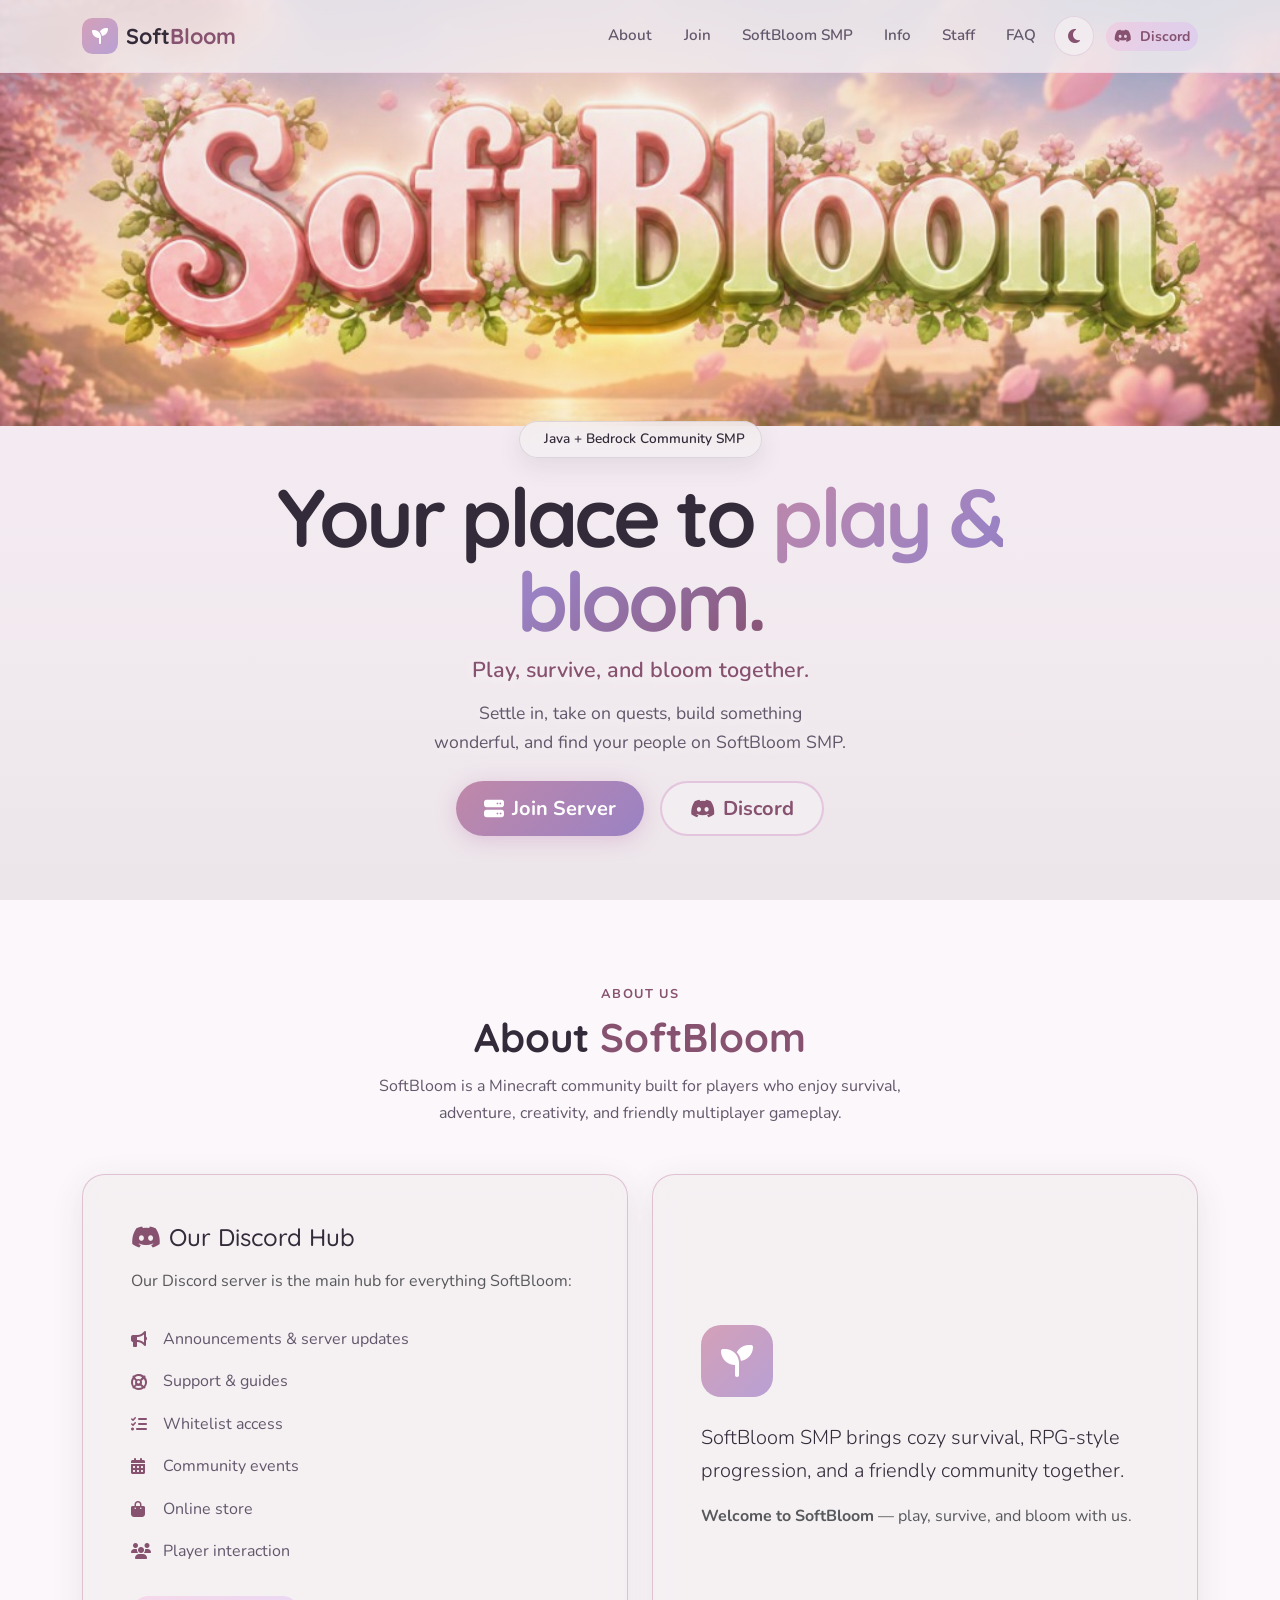
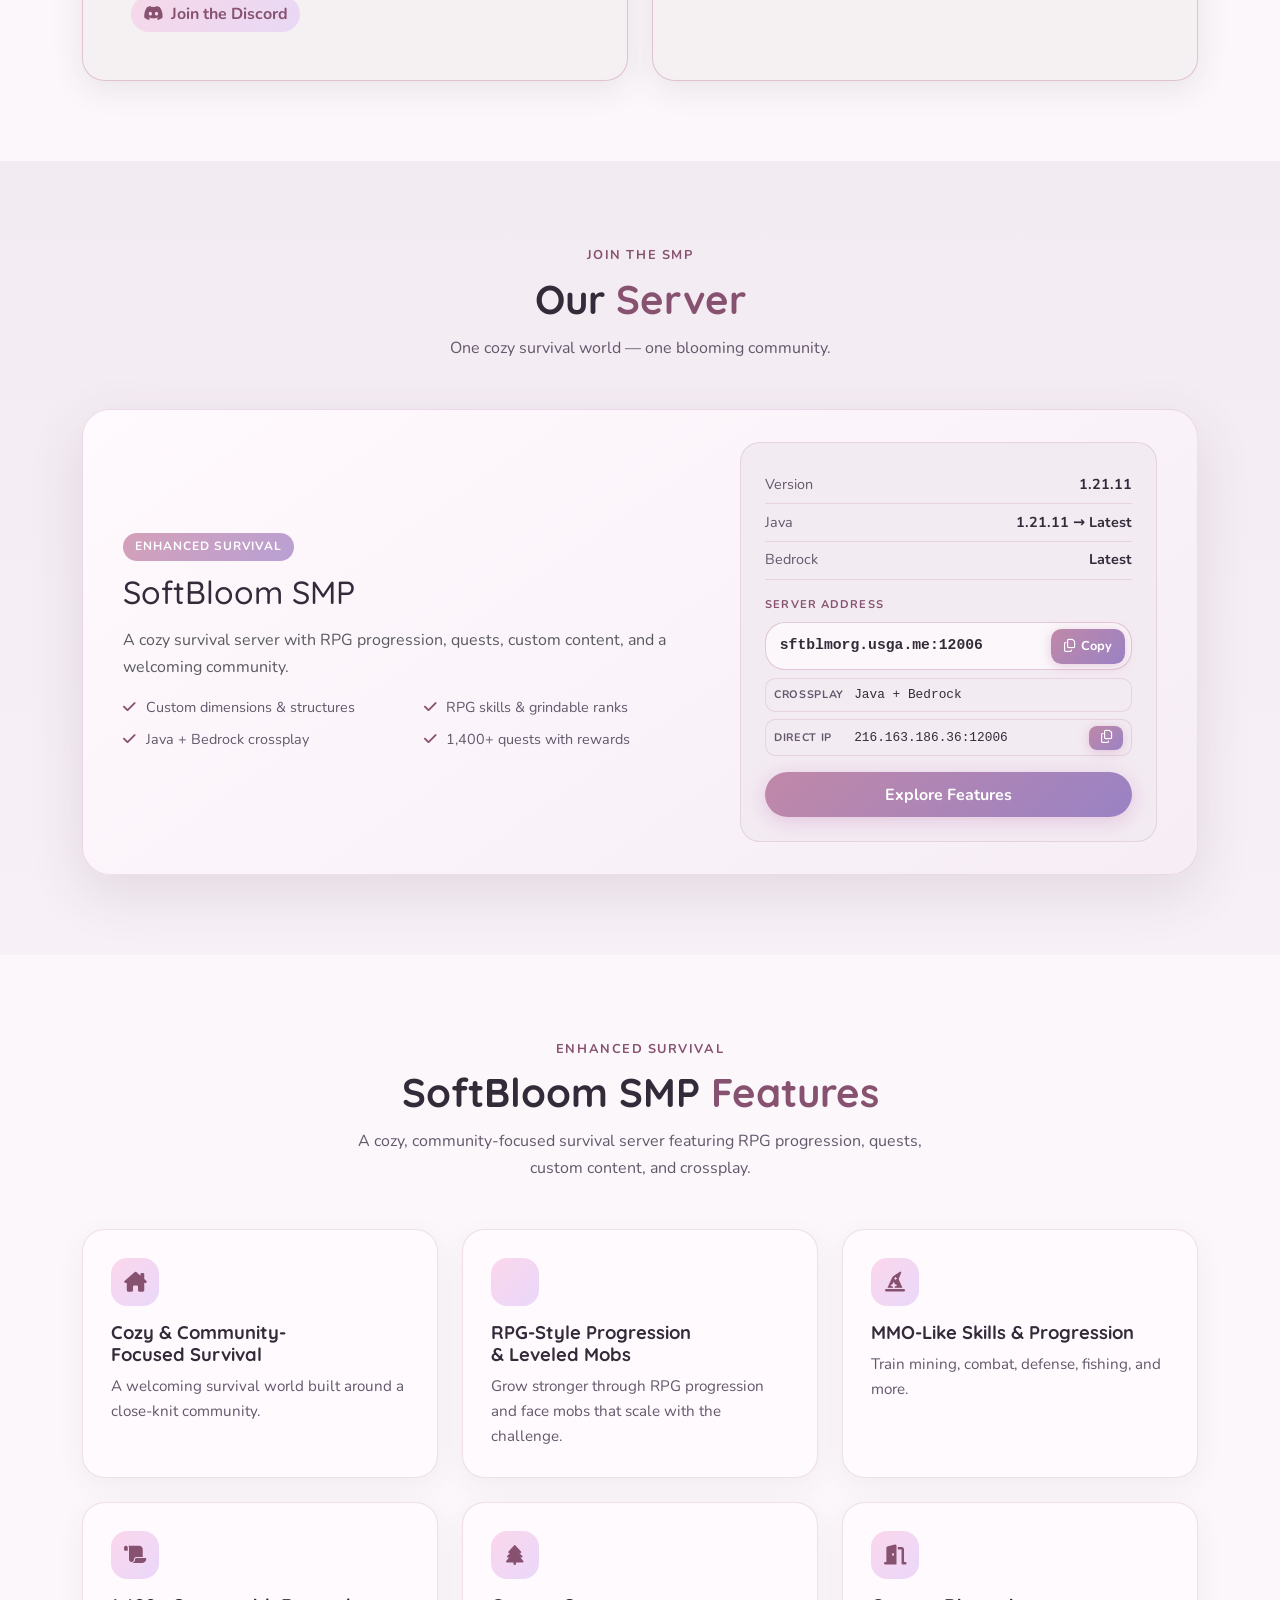
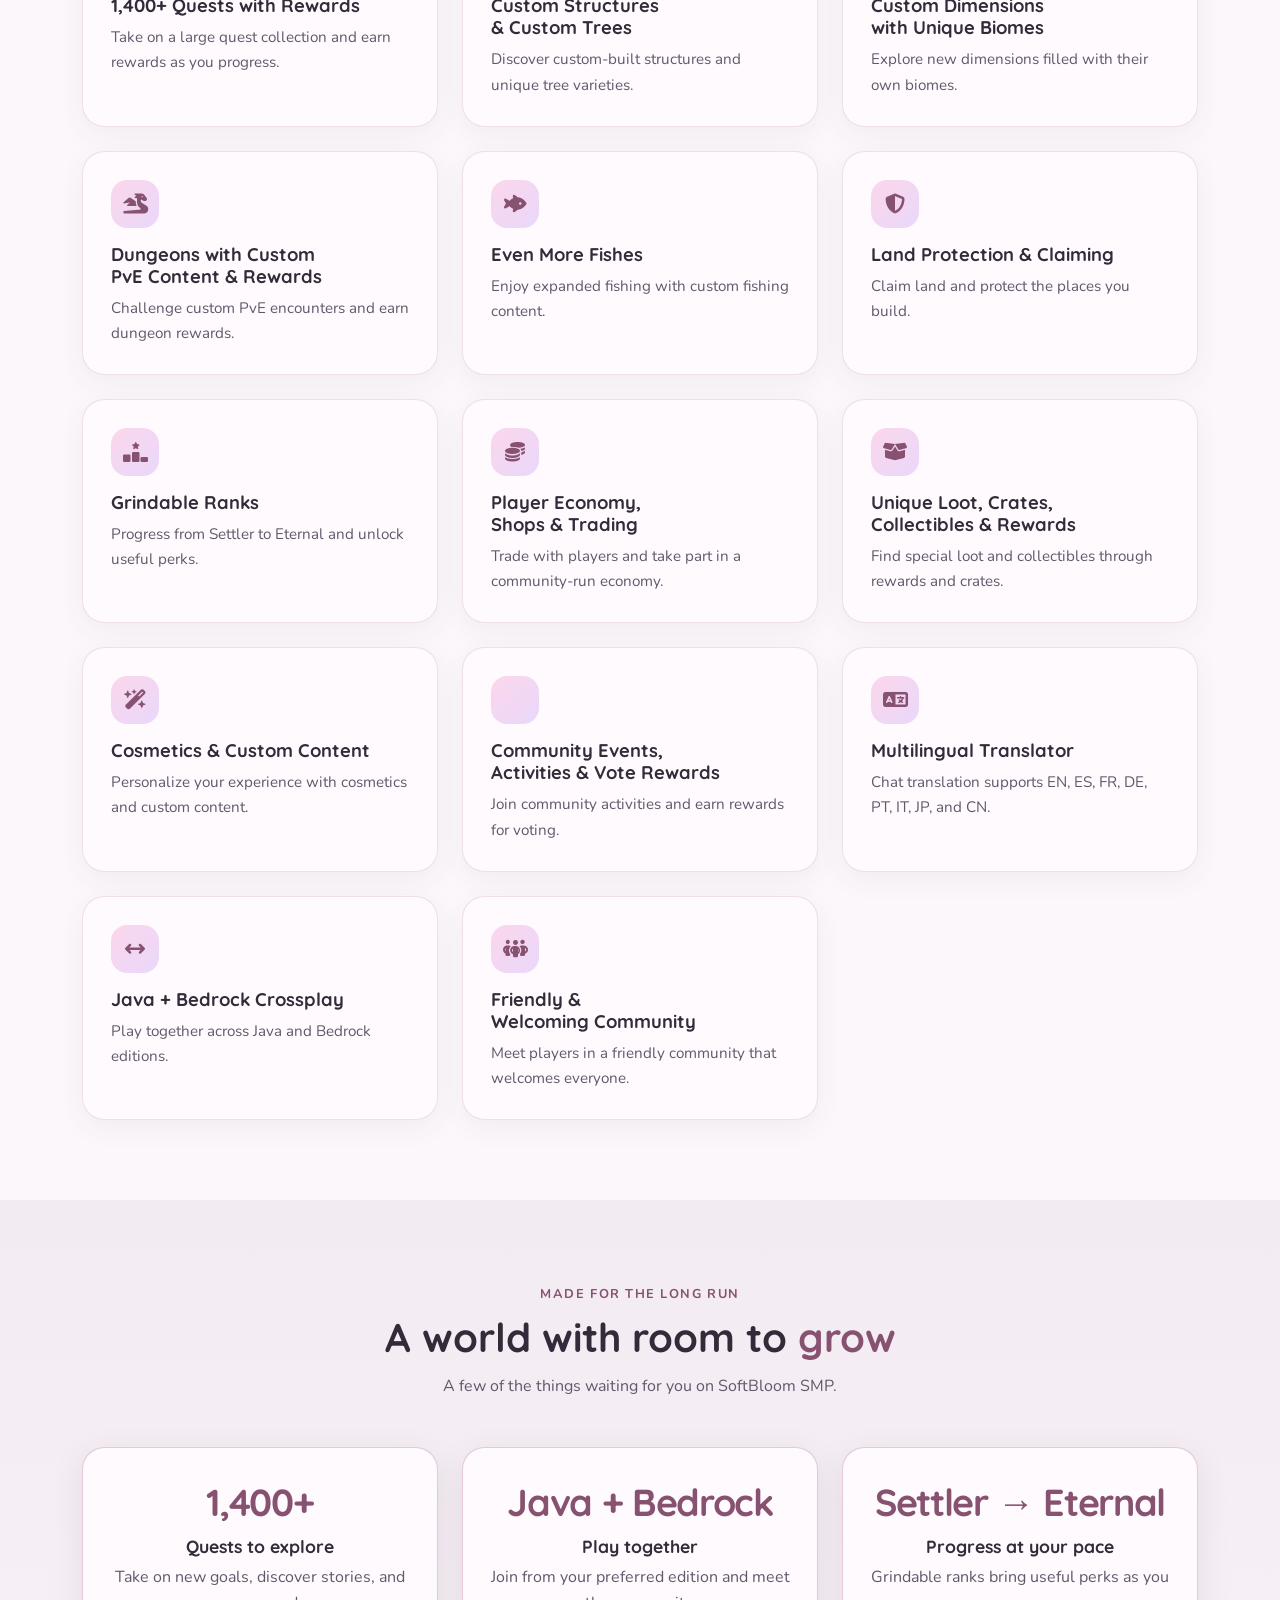
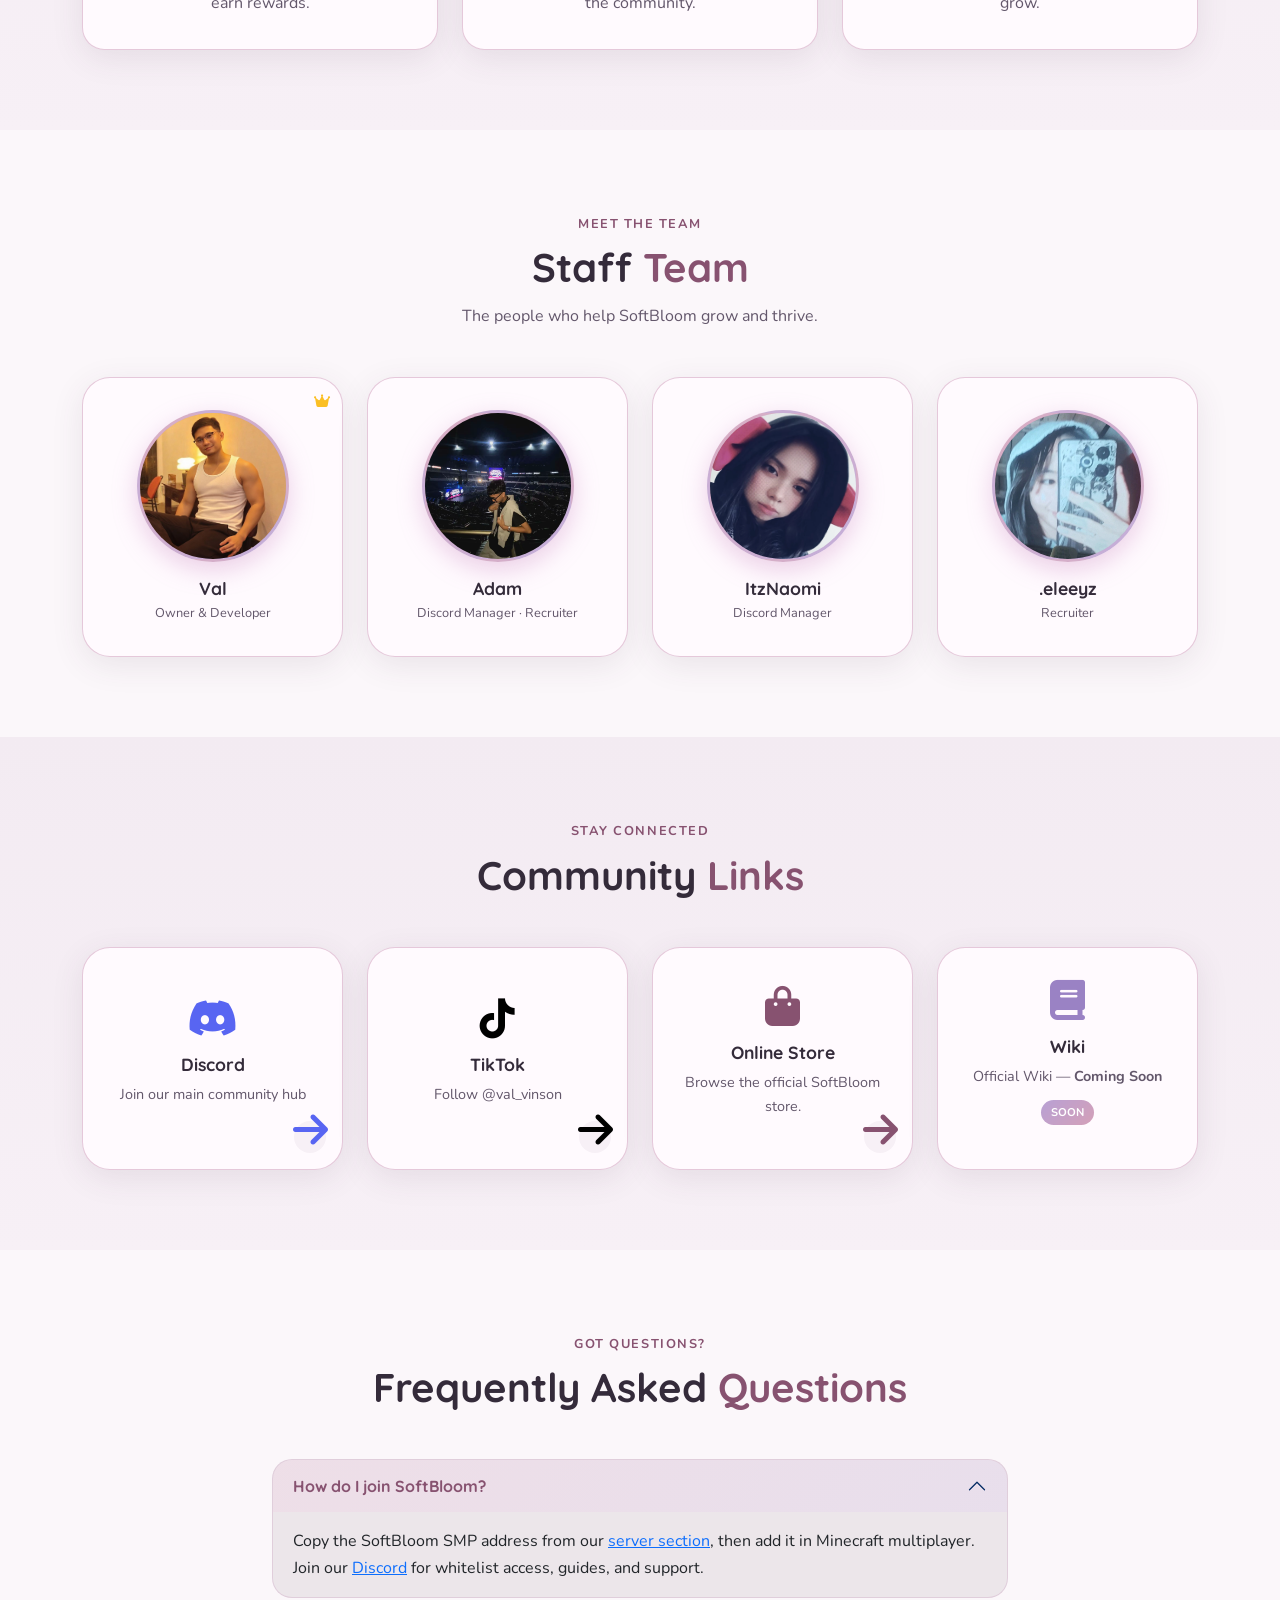
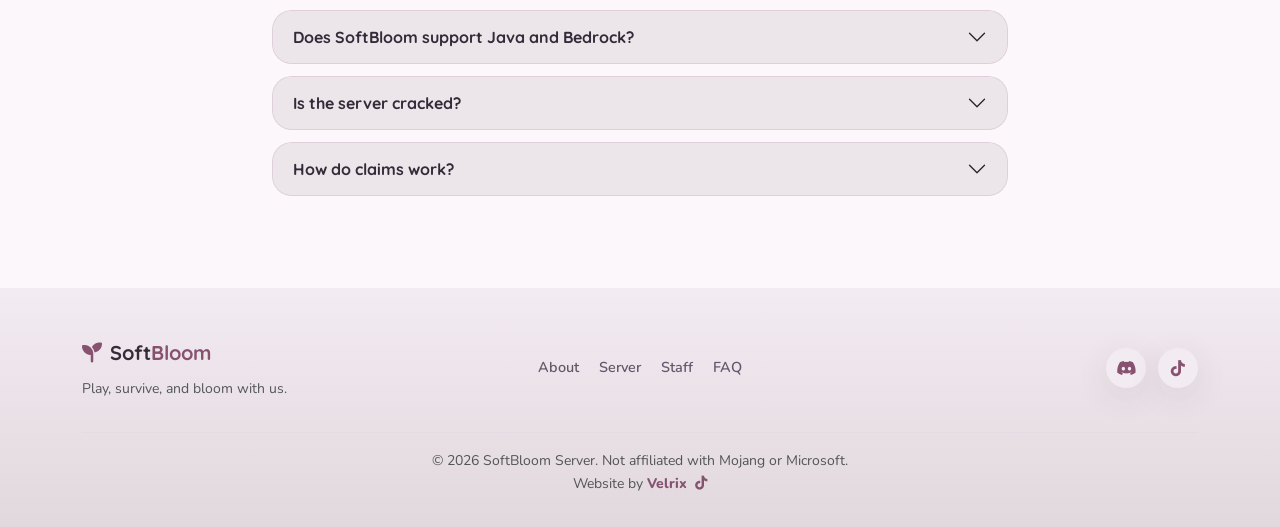
==== commit f1c7eced: "update 9-24-26 Sir Val, requested to update the website" ====
--- a/index.html
+++ b/index.html
@@ -1,999 +1,611 @@
-<!DOCTYPE html>
-<html lang="en" data-theme="light">
-<head>
-  <meta charset="UTF-8">
-  <meta name="viewport" content="width=device-width, initial-scale=1.0">
-  <meta name="description" content="SoftBloom — A cozy Minecraft community for survival, adventure, and friendly multiplayer. Play, survive, and bloom together.">
-  <title>SoftBloom Server | Play, Survive, and Bloom Together</title>
-  <link rel="icon" href="logo/banner.png" type="image/png">
-
-  <link rel="preconnect" href="https://fonts.googleapis.com">
-  <link rel="preconnect" href="https://fonts.gstatic.com" crossorigin>
-  <link href="https://fonts.googleapis.com/css2?family=Nunito:wght@400;600;700;800&family=Quicksand:wght@500;600;700&display=swap" rel="stylesheet">
-
-  <link href="https://cdn.jsdelivr.net/npm/bootstrap@5.3.3/dist/css/bootstrap.min.css" rel="stylesheet" integrity="sha384-QWTKZyjpPEjISv5WaRU9OFeRpok6YctnYmDr5pNlyT2bRjXh0JMhjY6hW+ALEwIH" crossorigin="anonymous">
-  <link href="https://cdn.jsdelivr.net/npm/aos@2.3.4/dist/aos.css" rel="stylesheet">
-  <link href="https://cdnjs.cloudflare.com/ajax/libs/font-awesome/6.5.2/css/all.min.css" rel="stylesheet">
-
-  <link rel="stylesheet" href="css/style.css">
-  <link rel="preconnect" href="https://fonts.googleapis.com" />
-  <link rel="preconnect" href="https://fonts.gstatic.com" crossorigin />
-  <link
-    href="https://fonts.googleapis.com/css2?family=DM+Sans:ital,opsz,wght@0,9..40,400;0,9..40,500;0,9..40,600;0,9..40,700;0,9..40,800;1,9..40,400&display=swap"
-    rel="stylesheet"
-  />
-  <meta name="color-scheme" content="light dark">
-  <script>
-    (function () {
-      var stored = localStorage.getItem("softbloom-theme");
-      var prefersDark = window.matchMedia("(prefers-color-scheme: dark)").matches;
-      var theme = stored === "dark" || stored === "light" ? stored : prefersDark ? "dark" : "light";
-      document.documentElement.setAttribute("data-theme", theme);
-    })();
-  </script>
-</head>
-<script>
-  document.addEventListener("contextmenu", function (e) {
-    if (e.target.tagName === "IMG") {
-      e.preventDefault();
-    }
-  });
-
-  document.querySelectorAll("img").forEach(function(img) {
-    img.setAttribute("draggable", "false");
-  });
-</script>
-<body>
-
-  <div class="scroll-progress" aria-hidden="true"></div>
-  <div class="petal-layer" aria-hidden="true"></div>
-  <div class="particle-field" aria-hidden="true"></div>
-
-  <!-- Navbar -->
-  <nav class="navbar navbar-expand-lg fixed-top glass-nav" id="mainNav">
-    <div class="container">
-      <a class="navbar-brand d-flex align-items-center gap-2" href="#hero">
-        <span class="brand-icon"><i class="fa-solid fa-seedling"></i></span>
-        <span class="brand-text">Soft<span class="text-accent">Bloom</span></span>
-      </a>
-      <button class="navbar-toggler border-0 shadow-none" type="button" data-bs-toggle="collapse" data-bs-target="#navMenu" aria-controls="navMenu" aria-expanded="false" aria-label="Toggle navigation">
-        <span class="navbar-toggler-icon"></span>
-      </button>
-      <div class="collapse navbar-collapse" id="navMenu">
-        <ul class="navbar-nav ms-auto align-items-lg-center gap-lg-1">
-          <li class="nav-item"><a class="nav-link" href="#about">About</a></li>
-          <li class="nav-item"><a class="nav-link" href="#servers">Servers</a></li>
-          <li class="nav-item"><a class="nav-link" href="#original">Original SMP</a></li>
-          <li class="nav-item"><a class="nav-link" href="#vanilla">Vanilla</a></li>
-          <li class="nav-item"><a class="nav-link" href="#rpg">RPG</a></li>
-          <li class="nav-item"><a class="nav-link" href="#info">Info</a></li>
-          <li class="nav-item"><a class="nav-link" href="#staff">Staff</a></li>
-          <li class="nav-item"><a class="nav-link" href="#faq">FAQ</a></li>
-          <li class="nav-item">
-            <button type="button" class="btn btn-theme-toggle" id="themeToggle" aria-label="Switch to dark mode" title="Toggle dark mode">
-              <i class="fa-solid fa-moon theme-icon-dark" aria-hidden="true"></i>
-              <i class="fa-solid fa-sun theme-icon-light" aria-hidden="true"></i>
-            </button>
-          </li>
-          <li class="nav-item ms-lg-2">
-            <a class="btn btn-soft btn-sm" href="https://dsc.gg/softbloom" target="_blank" rel="noopener noreferrer">
-              <i class="fa-brands fa-discord me-1"></i> Discord
-            </a>
-          </li>
-        </ul>
-      </div>
-    </div>
-  </nav>
-
-  <!-- Hero -->
-  <header id="hero" class="hero-section">
-    <div class="hero-bg" aria-hidden="true">
-      <img
-        src="logo/banner.png"
-        alt=""
-        class="hero-banner-bg"
-        width="1920"
-        height="600"
-        loading="eager"
-        fetchpriority="high"
-      >
-      <div class="hero-overlay"></div>
-    </div>
-    <div class="container hero-content">
-      <div class="row justify-content-center text-center">
-        <div class="col-lg-10" data-aos="fade-up" data-aos-duration="900">
-          <span class="hero-badge mb-3">
-            <span class="status-dot online" aria-hidden="true"></span>
-            Community Minecraft Server
-          </span>
-          <h1 class="visually-hidden">SoftBloom Server — Play, Survive, and Bloom Together</h1>
-          <p class="hero-tagline lead">Play, Survive, and Bloom Together.</p>
-          <p class="hero-desc mx-auto">
-            A cozy Minecraft community built for survival, adventure, creativity, and friendly multiplayer gameplay.
-          </p>
-          <div class="hero-actions d-flex flex-wrap justify-content-center gap-3 mt-4">
-            <a href="#servers" class="btn btn-primary-soft btn-lg">
-              <i class="fa-solid fa-server me-2"></i>Join Server
-            </a>
-            <a href="https://dsc.gg/softbloom" class="btn btn-outline-soft btn-lg" target="_blank" rel="noopener noreferrer">
-              <i class="fa-brands fa-discord me-2"></i>Discord
-            </a>
-          </div>
-        </div>
-      </div>
-    </div>
-  </header>
-
-  <main>
-
-    <!-- About -->
-    <section id="about" class="section-padding">
-      <div class="container">
-        <div class="section-header text-center mb-5" data-aos="fade-up">
-          <span class="section-label">About Us</span>
-          <h2 class="section-title">About <span class="text-accent">SoftBloom</span></h2>
-          <p class="section-subtitle mx-auto">
-            SoftBloom is a Minecraft community built for players who enjoy survival, adventure, creativity, and friendly multiplayer gameplay.
-          </p>
-        </div>
-        <div class="row g-4 align-items-stretch">
-          <div class="col-lg-6" data-aos="fade-right" data-aos-delay="100">
-            <div class="glass-card h-100 p-4 p-lg-5">
-              <h3 class="h4 mb-3"><i class="fa-brands fa-discord text-accent me-2"></i>Our Discord Hub</h3>
-              <p class="text-muted mb-4">Our Discord server is the main hub for everything SoftBloom:</p>
-              <ul class="feature-list">
-                <li><i class="fa-solid fa-bullhorn"></i> Announcements & server updates</li>
-                <li><i class="fa-solid fa-life-ring"></i> Support & guides</li>
-                <li><i class="fa-solid fa-list-check"></i> Whitelist access</li>
-                <li><i class="fa-solid fa-calendar-days"></i> Community events</li>
-                <li><i class="fa-solid fa-bag-shopping"></i> Shop purchases</li>
-                <li><i class="fa-solid fa-users"></i> Player interaction</li>
-              </ul>
-            </div>
-          </div>
-          <div class="col-lg-6" data-aos="fade-left" data-aos-delay="200">
-            <div class="glass-card h-100 p-4 p-lg-5 d-flex flex-column justify-content-center text-center text-lg-start">
-              <div class="about-icon-wrap mx-auto mx-lg-0 mb-4">
-                <i class="fa-solid fa-seedling"></i>
-              </div>
-              <p class="lead mb-3">
-                Whether you enjoy classic survival, enhanced SMP progression, or modded RPG adventures, SoftBloom has a server for you.
-              </p>
-              <p class="text-muted mb-0">
-                <strong>Welcome to SoftBloom</strong> — play, survive, and bloom with us.
-              </p>
-            </div>
-          </div>
-        </div>
-      </div>
-    </section>
-
-    <!-- Server Tabs -->
-    <section id="servers" class="section-padding section-alt">
-      <div class="container">
-        <div class="section-header text-center mb-5" data-aos="fade-up">
-          <span class="section-label">Choose Your Adventure</span>
-          <h2 class="section-title">Our <span class="text-accent">Servers</span></h2>
-          <p class="section-subtitle mx-auto">Three unique experiences — one blooming community.</p>
-        </div>
-
-        <ul class="nav nav-pills server-tabs justify-content-center mb-4 flex-wrap gap-2" id="serverTabs" role="tablist" data-aos="fade-up" data-aos-delay="100">
-          <li class="nav-item" role="presentation">
-            <button class="nav-link active" id="tab-original" data-bs-toggle="pill" data-bs-target="#panel-original" type="button" role="tab" aria-controls="panel-original" aria-selected="true">
-              <i class="fa-solid fa-sparkles me-1"></i> Original SMP
-            </button>
-          </li>
-          <li class="nav-item" role="presentation">
-            <button class="nav-link" id="tab-vanilla" data-bs-toggle="pill" data-bs-target="#panel-vanilla" type="button" role="tab" aria-controls="panel-vanilla" aria-selected="false">
-              <i class="fa-solid fa-leaf me-1"></i> Vanilla SMP
-            </button>
-          </li>
-          <li class="nav-item" role="presentation">
-            <button class="nav-link" id="tab-rpg" data-bs-toggle="pill" data-bs-target="#panel-rpg" type="button" role="tab" aria-controls="panel-rpg" aria-selected="false">
-              <i class="fa-solid fa-dragon me-1"></i> RPG Server
-            </button>
-          </li>
-        </ul>
-
-        <div class="tab-content" id="serverTabContent" data-aos="fade-up" data-aos-delay="150">
-          <!-- Original SMP Panel -->
-          <div class="tab-pane fade show active" id="panel-original" role="tabpanel" aria-labelledby="tab-original">
-            <div class="server-card server-card-featured">
-              <div class="row g-4 align-items-center">
-                <div class="col-lg-7">
-                  <span class="server-badge">Enhanced Survival</span>
-                  <h3 class="h2 mb-3">SoftBloom Original SMP</h3>
-                  <p class="text-muted">
-                    An enhanced survival SMP with custom features, stronger mobs, bosses, enchantments, progression systems, and expanded exploration.
-                  </p>
-                  <ul class="server-features-grid">
-                    <li><i class="fa-solid fa-check"></i> Custom structures & dungeons</li>
-                    <li><i class="fa-solid fa-check"></i> Rankup progression</li>
-                    <li><i class="fa-solid fa-check"></i> Java + Bedrock crossplay</li>
-                    <li><i class="fa-solid fa-check"></i> Voice chat support</li>
-                  </ul>
-                </div>
-                <div class="col-lg-5">
-                  <div class="server-info-panel">
-                    <div class="info-row"><span>Version</span><strong>1.21.11</strong></div>
-                    <div class="info-row"><span>Java</span><strong>1.21.11 → Latest</strong></div>
-                    <div class="info-row"><span>Bedrock</span><strong>Latest</strong></div>
-                    <div class="server-address mt-3">
-                      <span class="server-address-label">Server address</span>
-                      <div class="server-address-primary">
-                        <div class="server-address-value">
-                          <span class="address-host">softbloomoriginal.ultraga.me</span>
-                        </div>
-                        <button type="button" class="btn btn-copy-address" data-copy="softbloomoriginal.ultraga.me" aria-label="Copy server address">
-                          <i class="fa-regular fa-copy" aria-hidden="true"></i><span>Copy</span>
-                        </button>
-                      </div>
-                      <div class="server-address-secondary">
-                        <span class="server-address-meta-label">Alt domain</span>
-                        <span class="server-address-meta-value">sftblmorg.usga.me:12006</span>
-                        <button type="button" class="btn btn-copy-address btn-copy-address-sm" data-copy="sftblmorg.usga.me:12006" aria-label="Copy alt domain">
-                          <i class="fa-regular fa-copy" aria-hidden="true"></i>
-                        </button>
-                      </div>
-                      <div class="server-address-secondary">
-                        <span class="server-address-meta-label">Direct IP</span>
-                        <span class="server-address-meta-value">185.207.166.79:12006</span>
-                        <button type="button" class="btn btn-copy-address btn-copy-address-sm" data-copy="185.207.166.79:12006" aria-label="Copy direct IP">
-                          <i class="fa-regular fa-copy" aria-hidden="true"></i>
-                        </button>
-                      </div>
-                    </div>
-                    <a href="#original" class="btn btn-primary-soft w-100 mt-3">Explore Features</a>
-                  </div>
-                </div>
-              </div>
-            </div>
-          </div>
-
-          <!-- Vanilla Panel -->
-          <div class="tab-pane fade" id="panel-vanilla" role="tabpanel" aria-labelledby="tab-vanilla">
-            <div class="server-card">
-              <div class="row g-4 align-items-center">
-                <div class="col-lg-7">
-                  <span class="server-badge badge-green">Classic Survival</span>
-                  <h3 class="h2 mb-3">SoftBloom Vanilla</h3>
-                  <p class="text-muted">
-                    A simple survival SMP focused on classic Minecraft gameplay with a few quality-of-life additions.
-                  </p>
-                  <ul class="server-features-grid">
-                    <li><i class="fa-solid fa-check"></i> Classic vanilla survival</li>
-                    <li><i class="fa-solid fa-check"></i> Claim protection</li>
-                    <li><i class="fa-solid fa-check"></i> Cosmetic items</li>
-                    <li><i class="fa-solid fa-check"></i> Java + Bedrock support</li>
-                  </ul>
-                </div>
-                <div class="col-lg-5">
-                  <div class="server-info-panel">
-                    <div class="info-row"><span>Version</span><strong>1.21.11</strong></div>
-                    <div class="info-row"><span>Java</span><strong>1.21.11 → Latest</strong></div>
-                    <div class="info-row"><span>Bedrock</span><strong>Latest</strong></div>
-                    <div class="server-address mt-3">
-                      <span class="server-address-label">Server address</span>
-                      <div class="server-address-primary">
-                        <div class="server-address-value">
-                          <span class="address-host">softbloomvanilla.usga.me</span>
-                        </div>
-                        <button type="button" class="btn btn-copy-address" data-copy="softbloomvanilla.usga.me" aria-label="Copy server address">
-                          <i class="fa-regular fa-copy" aria-hidden="true"></i><span>Copy</span>
-                        </button>
-                      </div>
-                      <div class="server-address-secondary">
-                        <span class="server-address-meta-label">Direct IP</span>
-                        <span class="server-address-meta-value">185.207.166.79:12010</span>
-                        <button type="button" class="btn btn-copy-address btn-copy-address-sm" data-copy="185.207.166.79:12010" aria-label="Copy direct IP">
-                          <i class="fa-regular fa-copy" aria-hidden="true"></i>
-                        </button>
-                      </div>
-                    </div>
-                    <a href="#vanilla" class="btn btn-primary-soft w-100 mt-3">Learn More</a>
-                  </div>
-                </div>
-              </div>
-            </div>
-          </div>
-
-          <!-- RPG Panel -->
-          <div class="tab-pane fade" id="panel-rpg" role="tabpanel" aria-labelledby="tab-rpg">
-            <div class="server-card server-card-rpg">
-              <div class="row g-4 align-items-center">
-                <div class="col-lg-7">
-                  <span class="server-badge badge-purple">Modded RPG</span>
-                  <h3 class="h2 mb-3">SoftBloom RPG</h3>
-                  <p class="text-muted">
-                    A modded RPG survival server using the <strong>Craft to Exile 2</strong> modpack. Classes, dungeons, and epic adventures await.
-                  </p>
-                  <ul class="server-features-grid">
-                    <li><i class="fa-solid fa-check"></i> RPG progression & classes</li>
-                    <li><i class="fa-solid fa-check"></i> Dungeons & adventure areas</li>
-                    <li><i class="fa-solid fa-check"></i> Craft to Exile 2 modpack</li>
-                    <li><i class="fa-solid fa-check"></i> NedoLogin required</li>
-                  </ul>
-                  <div class="alert alert-soft-warning mt-3 mb-0" role="alert">
-                    <i class="fa-solid fa-triangle-exclamation me-2"></i>
-                    Requires <strong>Craft to Exile 2</strong> modpack and <strong>NedoLogin</strong> mod.
-                  </div>
-                </div>
-                <div class="col-lg-5">
-                  <div class="server-info-panel">
-                    <div class="info-row"><span>Version</span><strong>1.20.1</strong></div>
-                    <div class="info-row"><span>Loader</span><strong>Forge 47.4.13</strong></div>
-                    <div class="server-address mt-3">
-                      <span class="server-address-label">Server address</span>
-                      <div class="server-address-primary">
-                        <div class="server-address-value">
-                          <span class="address-host">rpgsoftbloom.ultraga.me</span>
-                        </div>
-                        <button type="button" class="btn btn-copy-address" data-copy="rpgsoftbloom.ultraga.me" aria-label="Copy server address">
-                          <i class="fa-regular fa-copy" aria-hidden="true"></i><span>Copy</span>
-                        </button>
-                      </div>
-                      <div class="server-address-secondary">
-                        <span class="server-address-meta-label">Direct IP</span>
-                        <span class="server-address-meta-value">185.207.166.79:12012</span>
-                        <button type="button" class="btn btn-copy-address btn-copy-address-sm" data-copy="185.207.166.79:12012" aria-label="Copy direct IP">
-                          <i class="fa-regular fa-copy" aria-hidden="true"></i>
-                        </button>
-                      </div>
-                    </div>
-                    <a href="#rpg" class="btn btn-primary-soft w-100 mt-3">RPG Details</a>
-                  </div>
-                </div>
-              </div>
-            </div>
-          </div>
-        </div>
-      </div>
-    </section>
-
-    <!-- Original SMP Features -->
-    <section id="original" class="section-padding">
-      <div class="container">
-        <div class="section-header text-center mb-5" data-aos="fade-up">
-          <span class="section-label">Enhanced Survival</span>
-          <h2 class="section-title">Original SMP <span class="text-accent">Features</span></h2>
-          <p class="section-subtitle mx-auto">
-            SoftBloom Original SMP keeps the classic Minecraft survival feeling while expanding it with progression, exploration, and protection systems.
-          </p>
-        </div>
-
-        <div class="row g-4">
-          <div class="col-md-6 col-lg-4" data-aos="fade-up" data-aos-delay="0">
-            <div class="feature-card h-100">
-              <div class="feature-icon"><i class="fa-solid fa-globe"></i></div>
-              <h3>Survival Experience</h3>
-              <p>Enhanced SMP gameplay with land claiming, anti-grief, improved generation, kits, spawn & wild teleport.</p>
-              <ul class="small text-muted">
-                <li>Land claiming system</li>
-                <li>Anti-grief protection</li>
-                <li>Community multiplayer</li>
-              </ul>
-            </div>
-          </div>
-          <div class="col-md-6 col-lg-4" data-aos="fade-up" data-aos-delay="50">
-            <div class="feature-card h-100">
-              <div class="feature-icon"><i class="fa-solid fa-compass"></i></div>
-              <h3>Worlds & Exploration</h3>
-              <p>Explore upgraded dimensions, structures, and custom adventure content.</p>
-              <ul class="small text-muted">
-                <li>Reworked Nether & End</li>
-                <li>Dungeons & taverns</li>
-                <li>Extra dimensions</li>
-              </ul>
-            </div>
-          </div>
-          <div class="col-md-6 col-lg-4" data-aos="fade-up" data-aos-delay="100">
-            <div class="feature-card h-100">
-              <div class="feature-icon"><i class="fa-solid fa-hand-fist"></i></div>
-              <h3>Combat & Bosses</h3>
-              <p>Combat is more challenging and rewarding than normal vanilla survival.</p>
-              <ul class="small text-muted">
-                <li>Stronger mobs & variants</li>
-                <li>Custom boss encounters</li>
-                <li>Custom enchantments</li>
-              </ul>
-            </div>
-          </div>
-          <div class="col-md-6 col-lg-4" data-aos="fade-up" data-aos-delay="0">
-            <div class="feature-card h-100">
-              <div class="feature-icon"><i class="fa-solid fa-chart-line"></i></div>
-              <h3>Progression System</h3>
-              <p>Long-term progression with ranks, rewards, and gameplay milestones.</p>
-              <ul class="small text-muted">
-                <li>Rankup progression</li>
-                <li>Playtime rewards</li>
-                <li>Crates, keys & vouchers</li>
-              </ul>
-            </div>
-          </div>
-          <div class="col-md-6 col-lg-4" data-aos="fade-up" data-aos-delay="50">
-            <div class="feature-card h-100">
-              <div class="feature-icon"><i class="fa-solid fa-store"></i></div>
-              <h3>Trading & Rewards</h3>
-              <p>Player-driven trading without relying heavily on economy plugins.</p>
-              <ul class="small text-muted">
-                <li>Player shops</li>
-                <li>Item-for-item trading</li>
-                <li>Backpacks & vault storage</li>
-              </ul>
-            </div>
-          </div>
-          <div class="col-md-6 col-lg-4" data-aos="fade-up" data-aos-delay="100">
-            <div class="feature-card h-100">
-              <div class="feature-icon"><i class="fa-solid fa-wand-magic-sparkles"></i></div>
-              <h3>Quality of Life</h3>
-              <p>Helpful systems that improve survival without removing the SMP feel.</p>
-              <ul class="small text-muted">
-                <li>Double jump & carry mechanics</li>
-                <li>Discord-linked chat</li>
-                <li>Voice chat support</li>
-              </ul>
-            </div>
-          </div>
-          <div class="col-md-6 col-lg-6" data-aos="fade-up" data-aos-delay="0">
-            <div class="feature-card h-100 feature-card-wide">
-              <div class="row align-items-center g-3">
-                <div class="col-sm-auto"><div class="feature-icon mb-0"><i class="fa-solid fa-arrows-left-right"></i></div></div>
-                <div class="col">
-                  <h3>Java & Bedrock Crossplay</h3>
-                  <p class="mb-2">Play together across multiple platforms with skin support, login protection, and Discord integration.</p>
-                  <div class="d-flex flex-wrap gap-2">
-                    <span class="tag-pill">Java Edition</span>
-                    <span class="tag-pill">Bedrock Edition</span>
-                    <span class="tag-pill">Cross-device</span>
-                  </div>
-                </div>
-              </div>
-            </div>
-          </div>
-          <div class="col-md-6 col-lg-6" data-aos="fade-up" data-aos-delay="50">
-            <div class="feature-card h-100 feature-card-wide">
-              <div class="row align-items-center g-3">
-                <div class="col-sm-auto"><div class="feature-icon mb-0"><i class="fa-solid fa-shield-halved"></i></div></div>
-                <div class="col">
-                  <h3>Protection & Stability</h3>
-                  <p class="mb-2">Systems designed to keep gameplay fair, protected, and optimized.</p>
-                  <div class="d-flex flex-wrap gap-2">
-                    <span class="tag-pill">Anti-cheat</span>
-                    <span class="tag-pill">Anti-xray</span>
-                    <span class="tag-pill">Inventory rollback</span>
-                    <span class="tag-pill">Lag optimization</span>
-                  </div>
-                </div>
-              </div>
-            </div>
-          </div>
-        </div>
-
-        <!-- Expandable detail accordion -->
-        <div class="accordion soft-accordion mt-5" id="originalAccordion" data-aos="fade-up">
-          <div class="accordion-item">
-            <h2 class="accordion-header">
-              <button class="accordion-button" type="button" data-bs-toggle="collapse" data-bs-target="#acc-survival" aria-expanded="true">
-                <i class="fa-solid fa-globe me-2 text-accent"></i> Full Survival & Exploration Details
-              </button>
-            </h2>
-            <div class="accordion-collapse collapse show" id="acc-survival" data-bs-parent="#originalAccordion">
-              <div class="accordion-body">
-                <div class="row g-4">
-                  <div class="col-md-6">
-                    <h4 class="h6 text-accent">Survival</h4>
-                    <ul class="mb-0">
-                      <li>Enhanced SMP gameplay & land claiming</li>
-                      <li>Improved Overworld generation</li>
-                      <li>Kits, spawn & wild teleport</li>
-                    </ul>
-                  </div>
-                  <div class="col-md-6">
-                    <h4 class="h6 text-accent">Exploration</h4>
-                    <ul class="mb-0">
-                      <li>Enhanced Overworld, reworked Nether & End</li>
-                      <li>Dungeons, taverns & upgraded structures</li>
-                      <li>Extra dimensions & exploration zones</li>
-                    </ul>
-                  </div>
-                </div>
-              </div>
-            </div>
-          </div>
-          <div class="accordion-item">
-            <h2 class="accordion-header">
-              <button class="accordion-button collapsed" type="button" data-bs-toggle="collapse" data-bs-target="#acc-combat">
-                <i class="fa-solid fa-hand-fist me-2 text-accent"></i> Combat, Progression & Trading
-              </button>
-            </h2>
-            <div class="accordion-collapse collapse" id="acc-combat" data-bs-parent="#originalAccordion">
-              <div class="accordion-body">
-                <div class="row g-4">
-                  <div class="col-md-4">
-                    <h4 class="h6 text-accent">Combat</h4>
-                    <ul class="small mb-0">
-                      <li>Stronger mobs & custom bosses</li>
-                      <li>Dragon progression systems</li>
-                      <li>Expanded gear & harder nights</li>
-                    </ul>
-                  </div>
-                  <div class="col-md-4">
-                    <h4 class="h6 text-accent">Progression</h4>
-                    <ul class="small mb-0">
-                      <li>Rankup & playtime rewards</li>
-                      <li>Activity-based goals</li>
-                      <li>Reward & perk systems</li>
-                    </ul>
-                  </div>
-                  <div class="col-md-4">
-                    <h4 class="h6 text-accent">Trading</h4>
-                    <ul class="small mb-0">
-                      <li>Player shops & item trading</li>
-                      <li>Crates, keys & vouchers</li>
-                      <li>Community marketplace</li>
-                    </ul>
-                  </div>
-                </div>
-              </div>
-            </div>
-          </div>
-        </div>
-      </div>
-    </section>
-
-    <!-- Vanilla Section -->
-    <section id="vanilla" class="section-padding section-vanilla">
-      <div class="container">
-        <div class="row align-items-center g-5">
-          <div class="col-lg-5" data-aos="fade-right">
-            <span class="section-label">Classic & Calm</span>
-            <h2 class="section-title">SoftBloom <span class="text-accent">Vanilla</span></h2>
-            <p class="text-muted">
-              A simple survival SMP focused on classic Minecraft gameplay with a few quality-of-life additions. Perfect for players who want a peaceful, community-driven experience.
-            </p>
-            <div class="vanilla-highlight mt-4">
-              <div class="info-row"><span>Version</span><strong>1.21.11</strong></div>
-                    <div class="server-address mt-0">
-                      <span class="server-address-label">Server address</span>
-                      <div class="server-address-primary">
-                        <div class="server-address-value">
-                          <span class="address-host">softbloomvanilla.usga.me</span>
-                        </div>
-                        <button type="button" class="btn btn-copy-address" data-copy="softbloomvanilla.usga.me" aria-label="Copy server address">
-                          <i class="fa-regular fa-copy" aria-hidden="true"></i><span>Copy</span>
-                        </button>
-                      </div>
-                      <div class="server-address-secondary">
-                        <span class="server-address-meta-label">Direct IP</span>
-                        <span class="server-address-meta-value">185.207.166.79:12010</span>
-                        <button type="button" class="btn btn-copy-address btn-copy-address-sm" data-copy="185.207.166.79:12010" aria-label="Copy direct IP">
-                          <i class="fa-regular fa-copy" aria-hidden="true"></i>
-                        </button>
-                      </div>
-                    </div>
-            </div>
-          </div>
-          <div class="col-lg-7" data-aos="fade-left">
-            <div class="row g-3">
-              <div class="col-sm-6">
-                <div class="vanilla-card">
-                  <i class="fa-solid fa-tree"></i>
-                  <h4>Classic Survival</h4>
-                  <p>Pure vanilla-style gameplay with friendly community focus.</p>
-                </div>
-              </div>
-              <div class="col-sm-6">
-                <div class="vanilla-card">
-                  <i class="fa-solid fa-map-pin"></i>
-                  <h4>Claims</h4>
-                  <p>Claim protection to keep your builds safe from griefing.</p>
-                </div>
-              </div>
-              <div class="col-sm-6">
-                <div class="vanilla-card">
-                  <i class="fa-solid fa-palette"></i>
-                  <h4>Cosmetics</h4>
-                  <p>Cosmetic items to personalize your look.</p>
-                </div>
-              </div>
-              <div class="col-sm-6">
-                <div class="vanilla-card">
-                  <i class="fa-solid fa-mobile-screen"></i>
-                  <h4>Crossplay</h4>
-                  <p>Java + Bedrock support so everyone can play together.</p>
-                </div>
-              </div>
-            </div>
-          </div>
-        </div>
-      </div>
-    </section>
-
-    <!-- RPG Section -->
-    <section id="rpg" class="section-padding section-rpg">
-      <div class="rpg-bg-decoration" aria-hidden="true"></div>
-      <div class="container position-relative">
-        <div class="section-header text-center mb-5" data-aos="fade-up">
-          <span class="section-label section-label-fantasy">Fantasy Adventure</span>
-          <h2 class="section-title section-title-fantasy">SoftBloom <span class="text-accent">RPG</span></h2>
-          <p class="section-subtitle mx-auto">
-            A modded RPG survival server using the <strong>Craft to Exile 2</strong> modpack — classes, dungeons, and epic multiplayer adventures.
-          </p>
-        </div>
-
-        <div class="row g-4 mb-5">
-          <div class="col-md-6 col-lg-3" data-aos="zoom-in" data-aos-delay="0">
-            <div class="rpg-card text-center">
-              <div class="rpg-icon"><i class="fa-solid fa-user-ninja"></i></div>
-              <h4>Classes & Builds</h4>
-              <p class="small text-muted mb-0">Choose your path with unique classes, builds & skills.</p>
-            </div>
-          </div>
-          <div class="col-md-6 col-lg-3" data-aos="zoom-in" data-aos-delay="50">
-            <div class="rpg-card text-center">
-              <div class="rpg-icon"><i class="fa-solid fa-dungeon"></i></div>
-              <h4>Dungeons</h4>
-              <p class="small text-muted mb-0">Explore dungeons & adventure areas with friends.</p>
-            </div>
-          </div>
-          <div class="col-md-6 col-lg-3" data-aos="zoom-in" data-aos-delay="100">
-            <div class="rpg-card text-center">
-              <div class="rpg-icon"><i class="fa-solid fa-hammer"></i></div>
-              <h4>Modded Gear</h4>
-              <p class="small text-muted mb-0">Modded weapons, gear & RPG progression systems.</p>
-            </div>
-          </div>
-          <div class="col-md-6 col-lg-3" data-aos="zoom-in" data-aos-delay="150">
-            <div class="rpg-card text-center">
-              <div class="rpg-icon"><i class="fa-solid fa-skull-crossbones"></i></div>
-              <h4>Bosses</h4>
-              <p class="small text-muted mb-0">Face stronger enemies & challenging boss fights.</p>
-            </div>
-          </div>
-        </div>
-
-        <div class="row justify-content-center" data-aos="fade-up">
-          <div class="col-lg-8">
-            <div class="rpg-requirements glass-card p-4 p-lg-5">
-              <h3 class="h4 mb-4"><i class="fa-solid fa-scroll text-accent me-2"></i>Requirements & Connection</h3>
-              <div class="row g-4">
-                <div class="col-md-6">
-                  <h4 class="h6 text-accent">Modpack</h4>
-                  <ul class="mb-0">
-                    <li><strong>Craft to Exile 2</strong> modpack</li>
-                    <li><strong>NedoLogin</strong> mod required</li>
-                    <li>Minecraft 1.20.1 — Forge 47.4.13</li>
-                  </ul>
-                </div>
-                <div class="col-md-6">
-                  <h4 class="h6 text-accent">Server Address</h4>
-                    <div class="server-address mt-0">
-                      <span class="server-address-label">Server address</span>
-                      <div class="server-address-primary">
-                        <div class="server-address-value">
-                          <span class="address-host">rpgsoftbloom.ultraga.me</span>
-                        </div>
-                        <button type="button" class="btn btn-copy-address" data-copy="rpgsoftbloom.ultraga.me" aria-label="Copy server address">
-                          <i class="fa-regular fa-copy" aria-hidden="true"></i><span>Copy</span>
-                        </button>
-                      </div>
-                      <div class="server-address-secondary">
-                        <span class="server-address-meta-label">Direct IP</span>
-                        <span class="server-address-meta-value">185.207.166.79:12012</span>
-                        <button type="button" class="btn btn-copy-address btn-copy-address-sm" data-copy="185.207.166.79:12012" aria-label="Copy direct IP">
-                          <i class="fa-regular fa-copy" aria-hidden="true"></i>
-                        </button>
-                      </div>
-                    </div>
-                </div>
-              </div>
-            </div>
-          </div>
-        </div>
-      </div>
-    </section>
-
-    <!-- Server Information -->
-    <section id="info" class="section-padding section-alt">
-      <div class="container">
-        <div class="section-header text-center mb-5" data-aos="fade-up">
-          <span class="section-label">Quick Reference</span>
-          <h2 class="section-title">Server <span class="text-accent">Information</span></h2>
-        </div>
-        <div class="row g-4">
-          <div class="col-lg-4" data-aos="fade-up" data-aos-delay="0">
-            <div class="info-table-card h-100">
-              <h3 class="h5 mb-3"><i class="fa-solid fa-sparkles text-accent me-2"></i>Original SMP</h3>
-              <table class="table table-borderless table-sm mb-0 server-info-table">
-                <tbody>
-                  <tr><td>Address</td><td class="info-address-cell">softbloomoriginal.ultraga.me</td></tr>
-                  <tr><td>Version</td><td>1.21.11</td></tr>
-                  <tr><td>Crossplay</td><td>Yes</td></tr>
-                </tbody>
-              </table>
-              <button type="button" class="btn btn-copy-address btn-copy-address-block mt-3" data-copy="softbloomoriginal.ultraga.me"><i class="fa-regular fa-copy" aria-hidden="true"></i> Copy server address</button>
-            </div>
-          </div>
-          <div class="col-lg-4" data-aos="fade-up" data-aos-delay="50">
-            <div class="info-table-card h-100">
-              <h3 class="h5 mb-3"><i class="fa-solid fa-leaf text-accent me-2"></i>Vanilla SMP</h3>
-              <table class="table table-borderless table-sm mb-0 server-info-table">
-                <tbody>
-                  <tr><td>Address</td><td class="info-address-cell">softbloomvanilla.usga.me</td></tr>
-                  <tr><td>Version</td><td>1.21.11</td></tr>
-                  <tr><td>Crossplay</td><td>Yes</td></tr>
-                </tbody>
-              </table>
-              <button type="button" class="btn btn-copy-address btn-copy-address-block mt-3" data-copy="softbloomvanilla.usga.me"><i class="fa-regular fa-copy" aria-hidden="true"></i> Copy server address</button>
-            </div>
-          </div>
-          <div class="col-lg-4" data-aos="fade-up" data-aos-delay="100">
-            <div class="info-table-card h-100">
-              <h3 class="h5 mb-3"><i class="fa-solid fa-dragon text-accent me-2"></i>RPG Server</h3>
-              <table class="table table-borderless table-sm mb-0 server-info-table">
-                <tbody>
-                  <tr><td>Address</td><td class="info-address-cell">rpg.soft-bloom.online</td></tr>
-                  <tr><td>Version</td><td>1.20.1 Forge</td></tr>
-                  <tr><td>Modpack</td><td>Craft to Exile 2</td></tr>
-                </tbody>
-              </table>
-              <button type="button" class="btn btn-copy-address btn-copy-address-block mt-3" data-copy="rpg.soft-bloom.online"><i class="fa-regular fa-copy" aria-hidden="true"></i> Copy server address</button>
-            </div>
-          </div>
-        </div>
-        <div class="text-center mt-4" data-aos="fade-up">
-          <p class="text-muted small mb-0">Shared host: <code>185.207.166.79</code> — use domain + port for best connection.</p>
-        </div>
-      </div>
-    </section>
-
-    <!-- Staff -->
-    <section id="staff" class="section-padding">
-      <div class="container">
-        <div class="section-header text-center mb-5" data-aos="fade-up">
-          <span class="section-label">Meet the Team</span>
-          <h2 class="section-title">Staff <span class="text-accent">Team</span></h2>
-          <p class="section-subtitle mx-auto">The people who help SoftBloom grow and thrive.</p>
-        </div>
-
-        <div class="row g-4 justify-content-center">
-          
-          <div class="col-6 col-md-4 col-lg" data-aos="fade-up" data-aos-delay="0">
-            <div class="staff-card">
-              <div class="staff-avatar">
-                <img src="staff/val.png" alt="Val" />
-              </div>
-              <h3 class="staff-name">Val</h3>
-              <p class="staff-role">Owner & Developer</p>
-              <span class="staff-badge"><i class="fa-solid fa-crown"></i></span>
-            </div>
-          </div>
-
-
-          <div class="col-6 col-md-4 col-lg" data-aos="fade-up" data-aos-delay="50">
-            <div class="staff-card">
-              <div class="staff-avatar">
-                <img src="staff/adam.png" alt="Adam" />
-              </div>
-              <h3 class="staff-name">Adam</h3>
-              <p class="staff-role">Discord Manager · Recruiter</p>
-            </div>
-          </div>
-          <div class="col-6 col-md-4 col-lg" data-aos="fade-up" data-aos-delay="100">
-            <div class="staff-card">
-              <div class="staff-avatar">
-                <img src="staff/naomi.png" alt="Naomi" />
-              </div>
-              <h3 class="staff-name">ItzNaomi</h3>
-              <p class="staff-role">Discord Manager</p>
-            </div>
-          </div>
-          <div class="col-6 col-md-4 col-lg" data-aos="fade-up" data-aos-delay="150">
-            <div class="staff-card">
-              <div class="staff-avatar">
-                <img src="staff/eleeyz.png" alt="eleeyz" />
-              </div>
-              <h3 class="staff-name">.eleeyz</h3>
-              <p class="staff-role">Recruiter</p>
-            </div>
-          </div>
-        </div>
-      </div>
-    </section>
-
-    <!-- Community -->
-    <section id="community" class="section-padding section-alt">
-      <div class="container">
-        <div class="section-header text-center mb-5" data-aos="fade-up">
-          <span class="section-label">Stay Connected</span>
-          <h2 class="section-title">Community <span class="text-accent">Links</span></h2>
-        </div>
-        <div class="row g-4 justify-content-center">
-          <div class="col-md-6 col-lg-3" data-aos="fade-up" data-aos-delay="0">
-            <a href="https://dsc.gg/softbloom" class="community-card community-discord" target="_blank" rel="noopener noreferrer">
-              <i class="fa-brands fa-discord"></i>
-              <h4>Discord</h4>
-              <p>Join our main community hub</p>
-              <span class="link-arrow"><i class="fa-solid fa-arrow-right"></i></span>
-            </a>
-          </div>
-          <div class="col-md-6 col-lg-3" data-aos="fade-up" data-aos-delay="50">
-            <a href="https://www.tiktok.com/@val23182" class="community-card community-tiktok" target="_blank" rel="noopener noreferrer">
-              <i class="fa-brands fa-tiktok"></i>
-              <h4>TikTok</h4>
-              <p>Follow @val23182</p>
-              <span class="link-arrow"><i class="fa-solid fa-arrow-right"></i></span>
-            </a>
-          </div>
-          <div class="col-md-6 col-lg-3" data-aos="fade-up" data-aos-delay="100">
-            <div class="community-card community-shop">
-              <i class="fa-solid fa-bag-shopping"></i>
-              <h4>Shop</h4>
-              <p>Purchases are handled through our Discord server.</p>
-            </div>
-          </div>
-          <div class="col-md-6 col-lg-3" data-aos="fade-up" data-aos-delay="150">
-            <div class="community-card community-wiki">
-              <i class="fa-solid fa-book"></i>
-              <h4>Wiki</h4>
-              <p class="mb-0">Official Wiki — <strong>Coming Soon</strong></p>
-              <span class="badge-coming">Soon</span>
-            </div>
-          </div>
-        </div>
-      </div>
-    </section>
-
-    <!-- FAQ -->
-    <section id="faq" class="section-padding">
-      <div class="container">
-        <div class="section-header text-center mb-5" data-aos="fade-up">
-          <span class="section-label">Got Questions?</span>
-          <h2 class="section-title">Frequently Asked <span class="text-accent">Questions</span></h2>
-        </div>
-        <div class="row justify-content-center">
-          <div class="col-lg-8" data-aos="fade-up" data-aos-delay="100">
-            <div class="accordion soft-accordion" id="faqAccordion">
-              <div class="accordion-item">
-                <h2 class="accordion-header">
-                  <button class="accordion-button" type="button" data-bs-toggle="collapse" data-bs-target="#faq-1" aria-expanded="true">
-                    How do I join SoftBloom?
-                  </button>
-                </h2>
-                <div class="accordion-collapse collapse show" id="faq-1" data-bs-parent="#faqAccordion">
-                  <div class="accordion-body">
-                    Choose a server from our <a href="#servers">server list</a>, copy the IP and port, then add it in Minecraft multiplayer. Join our <a href="https://dsc.gg/softbloom" target="_blank" rel="noopener">Discord</a> for whitelist access, guides, and support.
-                  </div>
-                </div>
-              </div>
-              <div class="accordion-item">
-                <h2 class="accordion-header">
-                  <button class="accordion-button collapsed" type="button" data-bs-toggle="collapse" data-bs-target="#faq-2">
-                    Does SoftBloom support Java and Bedrock?
-                  </button>
-                </h2>
-                <div class="accordion-collapse collapse" id="faq-2" data-bs-parent="#faqAccordion">
-                  <div class="accordion-body">
-                    Yes! Original SMP and Vanilla both support Java (1.21.11 → Latest) and Bedrock (Latest) with full crossplay. The RPG server requires the Craft to Exile 2 modpack on Java/Forge 1.20.1.
-                  </div>
-                </div>
-              </div>
-              <div class="accordion-item">
-                <h2 class="accordion-header">
-                  <button class="accordion-button collapsed" type="button" data-bs-toggle="collapse" data-bs-target="#faq-3">
-                    Is the server cracked?
-                  </button>
-                </h2>
-                <div class="accordion-collapse collapse" id="faq-3" data-bs-parent="#faqAccordion">
-                  <div class="accordion-body">
-                    SoftBloom uses login protection and Discord integration for a secure experience. For whitelist and account details, please check announcements in our Discord server.
-                  </div>
-                </div>
-              </div>
-              <div class="accordion-item">
-                <h2 class="accordion-header">
-                  <button class="accordion-button collapsed" type="button" data-bs-toggle="collapse" data-bs-target="#faq-4">
-                    How do claims work?
-                  </button>
-                </h2>
-                <div class="accordion-collapse collapse" id="faq-4" data-bs-parent="#faqAccordion">
-                  <div class="accordion-body">
-                    Both Original SMP and Vanilla feature land claiming and anti-grief protection. Use the in-game claiming system to protect your builds. Ask in Discord if you need help getting started.
-                  </div>
-                </div>
-              </div>
-              <div class="accordion-item">
-                <h2 class="accordion-header">
-                  <button class="accordion-button collapsed" type="button" data-bs-toggle="collapse" data-bs-target="#faq-5">
-                    How do I install RPG mods?
-                  </button>
-                </h2>
-                <div class="accordion-collapse collapse" id="faq-5" data-bs-parent="#faqAccordion">
-                  <div class="accordion-body">
-                    Install the <strong>Craft to Exile 2</strong> modpack via CurseForge or your preferred launcher (Minecraft 1.20.1, Forge 47.4.13). You must also install the <strong>NedoLogin</strong> mod. Then connect to <code>rpg.soft-bloom.online</code>.
-                  </div>
-                </div>
-              </div>
-              <div class="accordion-item">
-                <h2 class="accordion-header">
-                  <button class="accordion-button collapsed" type="button" data-bs-toggle="collapse" data-bs-target="#faq-6">
-                    Where is the shop?
-                  </button>
-                </h2>
-                <div class="accordion-collapse collapse" id="faq-6" data-bs-parent="#faqAccordion">
-                  <div class="accordion-body">
-                    All shop purchases are handled through our <a href="https://dsc.gg/softbloom" target="_blank" rel="noopener">Discord server</a>. Join Discord for shop access, support, and community events.
-                  </div>
-                </div>
-              </div>
-            </div>
-          </div>
-        </div>
-      </div>
-    </section>
-
-  </main>
-
-  <!-- Footer -->
-  <footer class="site-footer">
-    <div class="container">
-      <div class="row g-4 align-items-center">
-        <div class="col-lg-4 text-center text-lg-start">
-          <a href="#hero" class="footer-brand d-inline-flex align-items-center gap-2 mb-2">
-            <i class="fa-solid fa-seedling"></i>
-            <span>Soft<span class="text-accent">Bloom</span></span>
-          </a>
-          <p class="small text-muted mb-0">Play, survive, and bloom with us.</p>
-        </div>
-        <div class="col-lg-4 text-center">
-          <nav class="footer-nav" aria-label="Footer navigation">
-            <a href="#about">About</a>
-            <a href="#servers">Servers</a>
-            <a href="#staff">Staff</a>
-            <a href="#faq">FAQ</a>
-          </nav>
-        </div>
-        <div class="col-lg-4 text-center text-lg-end">
-          <div class="footer-social">
-            <a href="https://dsc.gg/softbloom" target="_blank" rel="noopener noreferrer" aria-label="Discord"><i class="fa-brands fa-discord"></i></a>
-            <a href="https://www.tiktok.com/@val23182" target="_blank" rel="noopener noreferrer" aria-label="TikTok"><i class="fa-brands fa-tiktok"></i></a>
-          </div>
-        </div>
-      </div>
-      <hr class="footer-divider">
-      <p class="text-center small text-muted mb-0">
-        &copy; <span id="year"></span> SoftBloom Server. Not affiliated with Mojang or Microsoft. <br>
-        Website by <span class="text-accent">Velrix</span>
-      </p>
-    </div>
-  </footer>
-
-  <!-- Back to top -->
-  <button type="button" class="back-to-top" id="backToTop" aria-label="Back to top">
-    <i class="fa-solid fa-chevron-up"></i>
-  </button>
-
-  <!-- Toast for copy -->
-  <div class="toast-container position-fixed bottom-0 end-0 p-3">
-    <div id="copyToast" class="toast align-items-center border-0" role="alert" aria-live="assertive" aria-atomic="true">
-      <div class="d-flex">
-        <div class="toast-body">
-          <i class="fa-solid fa-check text-success me-2"></i> Copied to clipboard!
-        </div>
-        <button type="button" class="btn-close btn-close-white me-2 m-auto" data-bs-dismiss="toast" aria-label="Close"></button>
-      </div>
-    </div>
-  </div>
-
-  <!-- Page loader -->
-  <div class="page-loader" id="pageLoader" aria-hidden="true">
-    <div class="loader-bloom">
-      <i class="fa-solid fa-seedling"></i>
-    </div>
-  </div>
-
-  <script src="https://cdn.jsdelivr.net/npm/bootstrap@5.3.3/dist/js/bootstrap.bundle.min.js" integrity="sha384-YvpcrYf0tY3lHB60NNkmXc5s9fDVZLESaAA55NDzOxhy9GkcIdslK1eN7N6jIeHz" crossorigin="anonymous"></script>
-  <script src="https://cdn.jsdelivr.net/npm/aos@2.3.4/dist/aos.js"></script>
-  <script src="js/main.js"></script>
-</body>
-</html>
+<!DOCTYPE html>
+<html lang="en" data-theme="light">
+<head>
+  <meta charset="UTF-8">
+  <meta name="viewport" content="width=device-width, initial-scale=1.0">
+  <meta name="description" content="Join SoftBloom SMP: a cozy, community-first Minecraft survival server with 1,400+ quests, custom worlds, Java and Bedrock crossplay, and more.">
+  <title>SoftBloom SMP — Play, Survive, and Bloom Together</title>
+  <link rel="icon" href="logo/banner.png" type="image/png">
+
+  <link rel="preconnect" href="https://fonts.googleapis.com">
+  <link rel="preconnect" href="https://fonts.gstatic.com" crossorigin>
+  <link href="https://fonts.googleapis.com/css2?family=Nunito:wght@400;600;700;800&family=Quicksand:wght@500;600;700&display=swap" rel="stylesheet">
+
+  <link href="https://cdn.jsdelivr.net/npm/bootstrap@5.3.3/dist/css/bootstrap.min.css" rel="stylesheet" integrity="sha384-QWTKZyjpPEjISv5WaRU9OFeRpok6YctnYmDr5pNlyT2bRjXh0JMhjY6hW+ALEwIH" crossorigin="anonymous">
+  <link href="https://cdn.jsdelivr.net/npm/aos@2.3.4/dist/aos.css" rel="stylesheet">
+  <link href="https://cdnjs.cloudflare.com/ajax/libs/font-awesome/6.5.2/css/all.min.css" rel="stylesheet">
+
+  <link rel="stylesheet" href="css/style.css">
+  <meta name="color-scheme" content="light dark">
+  <meta name="theme-color" content="#fbf7fa">
+  <script>
+    (function () {
+      var stored = localStorage.getItem("softbloom-theme");
+      var prefersDark = window.matchMedia("(prefers-color-scheme: dark)").matches;
+      var theme = stored === "dark" || stored === "light" ? stored : prefersDark ? "dark" : "light";
+      document.documentElement.setAttribute("data-theme", theme);
+    })();
+  </script>
+</head>
+<body>
+
+  <div class="scroll-progress" aria-hidden="true"></div>
+  <div class="petal-layer" aria-hidden="true"></div>
+  <div class="particle-field" aria-hidden="true"></div>
+
+  <!-- Navbar -->
+  <nav class="navbar navbar-expand-lg fixed-top glass-nav" id="mainNav">
+    <div class="container">
+      <a class="navbar-brand d-flex align-items-center gap-2" href="#hero">
+        <span class="brand-icon"><i class="fa-solid fa-seedling"></i></span>
+        <span class="brand-text">Soft<span class="text-accent">Bloom</span></span>
+      </a>
+      <button class="navbar-toggler border-0 shadow-none" type="button" data-bs-toggle="collapse" data-bs-target="#navMenu" aria-controls="navMenu" aria-expanded="false" aria-label="Toggle navigation">
+        <span class="navbar-toggler-icon"></span>
+      </button>
+      <div class="collapse navbar-collapse" id="navMenu">
+        <ul class="navbar-nav ms-auto align-items-lg-center gap-lg-1">
+          <li class="nav-item"><a class="nav-link" href="#about">About</a></li>
+          <li class="nav-item"><a class="nav-link" href="#servers">Join</a></li>
+          <li class="nav-item"><a class="nav-link" href="#smp">SoftBloom SMP</a></li>
+          <li class="nav-item"><a class="nav-link" href="#info">Info</a></li>
+          <li class="nav-item"><a class="nav-link" href="#staff">Staff</a></li>
+          <li class="nav-item"><a class="nav-link" href="#faq">FAQ</a></li>
+          <li class="nav-item">
+            <button type="button" class="btn btn-theme-toggle" id="themeToggle" aria-label="Switch to dark mode" title="Toggle dark mode">
+              <i class="fa-solid fa-moon theme-icon-dark" aria-hidden="true"></i>
+              <i class="fa-solid fa-sun theme-icon-light" aria-hidden="true"></i>
+            </button>
+          </li>
+          <li class="nav-item ms-lg-2">
+            <a class="btn btn-soft btn-sm" href="https://dsc.gg/softbloom" target="_blank" rel="noopener noreferrer">
+              <i class="fa-brands fa-discord me-1"></i> Discord
+            </a>
+          </li>
+        </ul>
+      </div>
+    </div>
+  </nav>
+
+  <!-- Hero -->
+  <header id="hero" class="hero-section">
+    <div class="hero-bg" aria-hidden="true">
+      <img
+        src="logo/banner.png"
+        alt=""
+        class="hero-banner-bg"
+        width="1920"
+        height="600"
+        loading="eager"
+        fetchpriority="high"
+      >
+      <div class="hero-overlay"></div>
+    </div>
+    <div class="container hero-content">
+      <div class="row justify-content-center text-center">
+        <div class="col-lg-10" data-aos="fade-up" data-aos-duration="900">
+          <span class="hero-badge mb-3"><i class="fa-solid fa-sparkles" aria-hidden="true"></i> Java + Bedrock Community SMP</span>
+          <h1 class="hero-title"><span class="visually-hidden">SoftBloom SMP: </span>Your place to <span class="gradient-text">play &amp; bloom.</span></h1>
+          <p class="hero-tagline lead">Play, survive, and bloom together.</p>
+          <p class="hero-desc mx-auto">
+            Settle in, take on quests, build something wonderful, and find your people on SoftBloom SMP.
+          </p>
+          <div class="hero-actions d-flex flex-wrap justify-content-center gap-3 mt-4">
+            <a href="#servers" class="btn btn-primary-soft btn-lg">
+              <i class="fa-solid fa-server me-2"></i>Join Server
+            </a>
+            <a href="https://dsc.gg/softbloom" class="btn btn-outline-soft btn-lg" target="_blank" rel="noopener noreferrer">
+              <i class="fa-brands fa-discord me-2"></i>Discord
+            </a>
+          </div>
+        </div>
+      </div>
+    </div>
+  </header>
+
+  <main>
+
+    <!-- About -->
+    <section id="about" class="section-padding">
+      <div class="container">
+        <div class="section-header text-center mb-5" data-aos="fade-up">
+          <span class="section-label">About Us</span>
+          <h2 class="section-title">About <span class="text-accent">SoftBloom</span></h2>
+          <p class="section-subtitle mx-auto">
+            SoftBloom is a Minecraft community built for players who enjoy survival, adventure, creativity, and friendly multiplayer gameplay.
+          </p>
+        </div>
+        <div class="row g-4 align-items-stretch">
+          <div class="col-lg-6" data-aos="fade-right" data-aos-delay="100">
+            <div class="glass-card h-100 p-4 p-lg-5">
+              <h3 class="h4 mb-3"><i class="fa-brands fa-discord text-accent me-2"></i>Our Discord Hub</h3>
+              <p class="text-muted mb-4">Our Discord server is the main hub for everything SoftBloom:</p>
+              <ul class="feature-list">
+                <li><i class="fa-solid fa-bullhorn"></i> Announcements & server updates</li>
+                <li><i class="fa-solid fa-life-ring"></i> Support & guides</li>
+                <li><i class="fa-solid fa-list-check"></i> Whitelist access</li>
+                <li><i class="fa-solid fa-calendar-days"></i> Community events</li>
+                <li><i class="fa-solid fa-bag-shopping"></i> Online store</li>
+                <li><i class="fa-solid fa-users"></i> Player interaction</li>
+              </ul>
+              <a class="btn btn-soft mt-4" href="https://dsc.gg/softbloom" target="_blank" rel="noopener noreferrer">
+                <i class="fa-brands fa-discord me-2" aria-hidden="true"></i>Join the Discord
+              </a>
+            </div>
+          </div>
+          <div class="col-lg-6" data-aos="fade-left" data-aos-delay="200">
+            <div class="glass-card h-100 p-4 p-lg-5 d-flex flex-column justify-content-center text-center text-lg-start">
+              <div class="about-icon-wrap mx-auto mx-lg-0 mb-4">
+                <i class="fa-solid fa-seedling"></i>
+              </div>
+              <p class="lead mb-3">
+                SoftBloom SMP brings cozy survival, RPG-style progression, and a friendly community together.
+              </p>
+              <p class="text-muted mb-0">
+                <strong>Welcome to SoftBloom</strong> — play, survive, and bloom with us.
+              </p>
+            </div>
+          </div>
+        </div>
+      </div>
+    </section>
+
+    <!-- Server Overview -->
+    <section id="servers" class="section-padding section-alt">
+      <div class="container">
+        <div class="section-header text-center mb-5" data-aos="fade-up">
+          <span class="section-label">Join the SMP</span>
+          <h2 class="section-title">Our <span class="text-accent">Server</span></h2>
+          <p class="section-subtitle mx-auto">One cozy survival world — one blooming community.</p>
+        </div>
+
+        <div data-aos="fade-up" data-aos-delay="150">
+          <!-- SoftBloom SMP -->
+            <div class="server-card server-card-featured">
+              <div class="row g-4 align-items-center">
+                <div class="col-lg-7">
+                  <span class="server-badge">Enhanced Survival</span>
+                  <h3 class="h2 mb-3">SoftBloom SMP</h3>
+                  <p class="text-muted">
+                    A cozy survival server with RPG progression, quests, custom content, and a welcoming community.
+                  </p>
+                  <ul class="server-features-grid">
+                    <li><i class="fa-solid fa-check"></i> Custom dimensions & structures</li>
+                    <li><i class="fa-solid fa-check"></i> RPG skills & grindable ranks</li>
+                    <li><i class="fa-solid fa-check"></i> Java + Bedrock crossplay</li>
+                    <li><i class="fa-solid fa-check"></i> 1,400+ quests with rewards</li>
+                  </ul>
+                </div>
+                <div class="col-lg-5">
+                  <div class="server-info-panel">
+                    <div class="info-row"><span>Version</span><strong>1.21.11</strong></div>
+                    <div class="info-row"><span>Java</span><strong>1.21.11 → Latest</strong></div>
+                    <div class="info-row"><span>Bedrock</span><strong>Latest</strong></div>
+                    <div class="server-address mt-3">
+                      <span class="server-address-label">Server address</span>
+                      <div class="server-address-primary">
+                        <div class="server-address-value">
+                          <span class="address-host">sftblmorg.usga.me:12006</span>
+                        </div>
+                        <button type="button" class="btn btn-copy-address" data-copy="sftblmorg.usga.me:12006" aria-label="Copy server address">
+                          <i class="fa-regular fa-copy" aria-hidden="true"></i><span>Copy</span>
+                        </button>
+                      </div>
+                      <div class="server-address-secondary">
+                        <span class="server-address-meta-label">Crossplay</span>
+                        <span class="server-address-meta-value">Java + Bedrock</span>
+                      </div>
+                      <div class="server-address-secondary">
+                        <span class="server-address-meta-label">Direct IP</span>
+                        <span class="server-address-meta-value">216.163.186.36:12006</span>
+                        <button type="button" class="btn btn-copy-address btn-copy-address-sm" data-copy="216.163.186.36:12006" aria-label="Copy direct IP">
+                          <i class="fa-regular fa-copy" aria-hidden="true"></i>
+                        </button>
+                      </div>
+                    </div>
+                    <a href="#smp" class="btn btn-primary-soft w-100 mt-3">Explore Features</a>
+                  </div>
+                </div>
+              </div>
+            </div>
+        </div>
+      </div>
+    </section>
+
+    <!-- SoftBloom SMP Features -->
+    <section id="smp" class="section-padding">
+      <div class="container">
+        <div class="section-header text-center mb-5" data-aos="fade-up">
+          <span class="section-label">Enhanced Survival</span>
+          <h2 class="section-title">SoftBloom SMP <span class="text-accent">Features</span></h2>
+          <p class="section-subtitle mx-auto">
+            A cozy, community-focused survival server featuring RPG progression, quests, custom content, and crossplay.
+          </p>
+        </div>
+
+        <div class="row g-4">
+          <div class="col-md-6 col-lg-4" data-aos="fade-up" data-aos-delay="0">
+            <div class="feature-card h-100">
+              <div class="feature-icon"><i class="fa-solid fa-house-chimney"></i></div>
+              <h3>Cozy & Community-Focused Survival</h3>
+              <p class="mb-0">A welcoming survival world built around a close-knit community.</p>
+            </div>
+          </div>
+          <div class="col-md-6 col-lg-4" data-aos="fade-up" data-aos-delay="50">
+            <div class="feature-card h-100">
+              <div class="feature-icon"><i class="fa-solid fa-swords"></i></div>
+              <h3>RPG-Style Progression & Leveled Mobs</h3>
+              <p class="mb-0">Grow stronger through RPG progression and face mobs that scale with the challenge.</p>
+            </div>
+          </div>
+          <div class="col-md-6 col-lg-4" data-aos="fade-up" data-aos-delay="100">
+            <div class="feature-card h-100">
+              <div class="feature-icon"><i class="fa-solid fa-hat-wizard"></i></div>
+              <h3>MMO-Like Skills & Progression</h3>
+              <p class="mb-0">Train mining, combat, defense, fishing, and more.</p>
+            </div>
+          </div>
+          <div class="col-md-6 col-lg-4" data-aos="fade-up" data-aos-delay="0">
+            <div class="feature-card h-100">
+              <div class="feature-icon"><i class="fa-solid fa-scroll"></i></div>
+              <h3>1,400+ Quests with Rewards</h3>
+              <p class="mb-0">Take on a large quest collection and earn rewards as you progress.</p>
+            </div>
+          </div>
+          <div class="col-md-6 col-lg-4" data-aos="fade-up" data-aos-delay="50">
+            <div class="feature-card h-100">
+              <div class="feature-icon"><i class="fa-solid fa-tree"></i></div>
+              <h3>Custom Structures & Custom Trees</h3>
+              <p class="mb-0">Discover custom-built structures and unique tree varieties.</p>
+            </div>
+          </div>
+          <div class="col-md-6 col-lg-4" data-aos="fade-up" data-aos-delay="100">
+            <div class="feature-card h-100">
+              <div class="feature-icon"><i class="fa-solid fa-door-open"></i></div>
+              <h3>Custom Dimensions with Unique Biomes</h3>
+              <p class="mb-0">Explore new dimensions filled with their own biomes.</p>
+            </div>
+          </div>
+          <div class="col-md-6 col-lg-4" data-aos="fade-up" data-aos-delay="0">
+            <div class="feature-card h-100">
+              <div class="feature-icon"><i class="fa-solid fa-dragon"></i></div>
+              <h3>Dungeons with Custom PvE Content & Rewards</h3>
+              <p class="mb-0">Challenge custom PvE encounters and earn dungeon rewards.</p>
+            </div>
+          </div>
+          <div class="col-md-6 col-lg-4" data-aos="fade-up" data-aos-delay="50">
+            <div class="feature-card h-100">
+              <div class="feature-icon"><i class="fa-solid fa-fish-fins"></i></div>
+              <h3>Even More Fishes</h3>
+              <p class="mb-0">Enjoy expanded fishing with custom fishing content.</p>
+            </div>
+          </div>
+          <div class="col-md-6 col-lg-4" data-aos="fade-up" data-aos-delay="100">
+            <div class="feature-card h-100">
+              <div class="feature-icon"><i class="fa-solid fa-shield-halved"></i></div>
+              <h3>Land Protection & Claiming</h3>
+              <p class="mb-0">Claim land and protect the places you build.</p>
+            </div>
+          </div>
+          <div class="col-md-6 col-lg-4" data-aos="fade-up" data-aos-delay="0">
+            <div class="feature-card h-100">
+              <div class="feature-icon"><i class="fa-solid fa-ranking-star"></i></div>
+              <h3>Grindable Ranks</h3>
+              <p class="mb-0">Progress from Settler to Eternal and unlock useful perks.</p>
+            </div>
+          </div>
+          <div class="col-md-6 col-lg-4" data-aos="fade-up" data-aos-delay="50">
+            <div class="feature-card h-100">
+              <div class="feature-icon"><i class="fa-solid fa-coins"></i></div>
+              <h3>Player Economy, Shops & Trading</h3>
+              <p class="mb-0">Trade with players and take part in a community-run economy.</p>
+            </div>
+          </div>
+          <div class="col-md-6 col-lg-4" data-aos="fade-up" data-aos-delay="100">
+            <div class="feature-card h-100">
+              <div class="feature-icon"><i class="fa-solid fa-box-open"></i></div>
+              <h3>Unique Loot, Crates, Collectibles & Rewards</h3>
+              <p class="mb-0">Find special loot and collectibles through rewards and crates.</p>
+            </div>
+          </div>
+          <div class="col-md-6 col-lg-4" data-aos="fade-up" data-aos-delay="0">
+            <div class="feature-card h-100">
+              <div class="feature-icon"><i class="fa-solid fa-wand-magic-sparkles"></i></div>
+              <h3>Cosmetics & Custom Content</h3>
+              <p class="mb-0">Personalize your experience with cosmetics and custom content.</p>
+            </div>
+          </div>
+          <div class="col-md-6 col-lg-4" data-aos="fade-up" data-aos-delay="50">
+            <div class="feature-card h-100">
+              <div class="feature-icon"><i class="fa-solid fa-calendar-star"></i></div>
+              <h3>Community Events, Activities & Vote Rewards</h3>
+              <p class="mb-0">Join community activities and earn rewards for voting.</p>
+            </div>
+          </div>
+          <div class="col-md-6 col-lg-4" data-aos="fade-up" data-aos-delay="100">
+            <div class="feature-card h-100">
+              <div class="feature-icon"><i class="fa-solid fa-language"></i></div>
+              <h3>Multilingual Translator</h3>
+              <p class="mb-0">Chat translation supports EN, ES, FR, DE, PT, IT, JP, and CN.</p>
+            </div>
+          </div>
+          <div class="col-md-6 col-lg-4" data-aos="fade-up" data-aos-delay="0">
+            <div class="feature-card h-100">
+              <div class="feature-icon"><i class="fa-solid fa-arrows-left-right"></i></div>
+              <h3>Java + Bedrock Crossplay</h3>
+              <p class="mb-0">Play together across Java and Bedrock editions.</p>
+            </div>
+          </div>
+          <div class="col-md-6 col-lg-4" data-aos="fade-up" data-aos-delay="50">
+            <div class="feature-card h-100">
+              <div class="feature-icon"><i class="fa-solid fa-people-group"></i></div>
+              <h3>Friendly & Welcoming Community</h3>
+              <p class="mb-0">Meet players in a friendly community that welcomes everyone.</p>
+            </div>
+          </div>
+        </div>
+      </div>
+    </section>
+
+    <!-- Server Highlights -->
+    <section id="info" class="section-padding section-alt">
+      <div class="container">
+        <div class="section-header text-center mb-5" data-aos="fade-up">
+          <span class="section-label">Made for the long run</span>
+          <h2 class="section-title">A world with room to <span class="text-accent">grow</span></h2>
+          <p class="section-subtitle mx-auto">A few of the things waiting for you on SoftBloom SMP.</p>
+        </div>
+        <div class="row g-4 justify-content-center">
+          <div class="col-md-4" data-aos="fade-up" data-aos-delay="0">
+            <article class="highlight-card h-100 text-center">
+              <span class="highlight-value">1,400+</span>
+              <h3>Quests to explore</h3>
+              <p>Take on new goals, discover stories, and earn rewards.</p>
+            </article>
+          </div>
+          <div class="col-md-4" data-aos="fade-up" data-aos-delay="75">
+            <article class="highlight-card h-100 text-center">
+              <span class="highlight-value">Java <span aria-hidden="true">+</span> Bedrock</span>
+              <h3>Play together</h3>
+              <p>Join from your preferred edition and meet the community.</p>
+            </article>
+          </div>
+          <div class="col-md-4" data-aos="fade-up" data-aos-delay="150">
+            <article class="highlight-card h-100 text-center">
+              <span class="highlight-value">Settler → Eternal</span>
+              <h3>Progress at your pace</h3>
+              <p>Grindable ranks bring useful perks as you grow.</p>
+            </article>
+          </div>
+        </div>
+      </div>
+    </section>
+
+    <!-- Staff -->
+    <section id="staff" class="section-padding">
+      <div class="container">
+        <div class="section-header text-center mb-5" data-aos="fade-up">
+          <span class="section-label">Meet the Team</span>
+          <h2 class="section-title">Staff <span class="text-accent">Team</span></h2>
+          <p class="section-subtitle mx-auto">The people who help SoftBloom grow and thrive.</p>
+        </div>
+
+        <div class="row g-4 justify-content-center">
+          
+          <div class="col-6 col-md-4 col-lg" data-aos="fade-up" data-aos-delay="0">
+            <div class="staff-card">
+              <div class="staff-avatar">
+                <img src="staff/val.png" alt="Val" />
+              </div>
+              <h3 class="staff-name">Val</h3>
+              <p class="staff-role">Owner & Developer</p>
+              <span class="staff-badge"><i class="fa-solid fa-crown"></i></span>
+            </div>
+          </div>
+
+
+          <div class="col-6 col-md-4 col-lg" data-aos="fade-up" data-aos-delay="50">
+            <div class="staff-card">
+              <div class="staff-avatar">
+                <img src="staff/adam.png" alt="Adam" />
+              </div>
+              <h3 class="staff-name">Adam</h3>
+              <p class="staff-role">Discord Manager · Recruiter</p>
+            </div>
+          </div>
+          <div class="col-6 col-md-4 col-lg" data-aos="fade-up" data-aos-delay="100">
+            <div class="staff-card">
+              <div class="staff-avatar">
+                <img src="staff/naomi.png" alt="Naomi" />
+              </div>
+              <h3 class="staff-name">ItzNaomi</h3>
+              <p class="staff-role">Discord Manager</p>
+            </div>
+          </div>
+          <div class="col-6 col-md-4 col-lg" data-aos="fade-up" data-aos-delay="150">
+            <div class="staff-card">
+              <div class="staff-avatar">
+                <img src="staff/eleeyz.png" alt="eleeyz" />
+              </div>
+              <h3 class="staff-name">.eleeyz</h3>
+              <p class="staff-role">Recruiter</p>
+            </div>
+          </div>
+        </div>
+      </div>
+    </section>
+
+    <!-- Community -->
+    <section id="community" class="section-padding section-alt">
+      <div class="container">
+        <div class="section-header text-center mb-5" data-aos="fade-up">
+          <span class="section-label">Stay Connected</span>
+          <h2 class="section-title">Community <span class="text-accent">Links</span></h2>
+        </div>
+        <div class="row g-4 justify-content-center">
+          <div class="col-md-6 col-lg-3" data-aos="fade-up" data-aos-delay="0">
+            <a href="https://dsc.gg/softbloom" class="community-card community-discord" target="_blank" rel="noopener noreferrer">
+              <i class="fa-brands fa-discord"></i>
+              <h4>Discord</h4>
+              <p>Join our main community hub</p>
+              <span class="link-arrow"><i class="fa-solid fa-arrow-right"></i></span>
+            </a>
+          </div>
+          <div class="col-md-6 col-lg-3" data-aos="fade-up" data-aos-delay="50">
+            <a href="https://www.tiktok.com/@val_vinson" class="community-card community-tiktok" target="_blank" rel="noopener noreferrer">
+              <i class="fa-brands fa-tiktok"></i>
+              <h4>TikTok</h4>
+              <p>Follow @val_vinson</p>
+              <span class="link-arrow"><i class="fa-solid fa-arrow-right"></i></span>
+            </a>
+          </div>
+          <div class="col-md-6 col-lg-3" data-aos="fade-up" data-aos-delay="100">
+            <a href="https://softbloom.craftingstore.net/" class="community-card community-shop" target="_blank" rel="noopener noreferrer">
+              <i class="fa-solid fa-bag-shopping"></i>
+              <h4>Online Store</h4>
+              <p>Browse the official SoftBloom store.</p>
+              <span class="link-arrow"><i class="fa-solid fa-arrow-right"></i></span>
+            </a>
+          </div>
+          <div class="col-md-6 col-lg-3" data-aos="fade-up" data-aos-delay="150">
+            <div class="community-card community-wiki">
+              <i class="fa-solid fa-book"></i>
+              <h4>Wiki</h4>
+              <p class="mb-0">Official Wiki — <strong>Coming Soon</strong></p>
+              <span class="badge-coming">Soon</span>
+            </div>
+          </div>
+        </div>
+      </div>
+    </section>
+
+    <!-- FAQ -->
+    <section id="faq" class="section-padding">
+      <div class="container">
+        <div class="section-header text-center mb-5" data-aos="fade-up">
+          <span class="section-label">Got Questions?</span>
+          <h2 class="section-title">Frequently Asked <span class="text-accent">Questions</span></h2>
+        </div>
+        <div class="row justify-content-center">
+          <div class="col-lg-8" data-aos="fade-up" data-aos-delay="100">
+            <div class="accordion soft-accordion" id="faqAccordion">
+              <div class="accordion-item">
+                <h2 class="accordion-header">
+                  <button class="accordion-button" type="button" data-bs-toggle="collapse" data-bs-target="#faq-1" aria-expanded="true">
+                    How do I join SoftBloom?
+                  </button>
+                </h2>
+                <div class="accordion-collapse collapse show" id="faq-1" data-bs-parent="#faqAccordion">
+                  <div class="accordion-body">
+                    Copy the SoftBloom SMP address from our <a href="#servers">server section</a>, then add it in Minecraft multiplayer. Join our <a href="https://dsc.gg/softbloom" target="_blank" rel="noopener">Discord</a> for whitelist access, guides, and support.
+                  </div>
+                </div>
+              </div>
+              <div class="accordion-item">
+                <h2 class="accordion-header">
+                  <button class="accordion-button collapsed" type="button" data-bs-toggle="collapse" data-bs-target="#faq-2">
+                    Does SoftBloom support Java and Bedrock?
+                  </button>
+                </h2>
+                <div class="accordion-collapse collapse" id="faq-2" data-bs-parent="#faqAccordion">
+                  <div class="accordion-body">
+                    Yes! SoftBloom SMP supports Java (1.21.11 → Latest) and Bedrock (Latest) with crossplay.
+                  </div>
+                </div>
+              </div>
+              <div class="accordion-item">
+                <h2 class="accordion-header">
+                  <button class="accordion-button collapsed" type="button" data-bs-toggle="collapse" data-bs-target="#faq-3">
+                    Is the server cracked?
+                  </button>
+                </h2>
+                <div class="accordion-collapse collapse" id="faq-3" data-bs-parent="#faqAccordion">
+                  <div class="accordion-body">
+                    SoftBloom uses login protection and Discord integration for a secure experience. For whitelist and account details, please check announcements in our Discord server.
+                  </div>
+                </div>
+              </div>
+              <div class="accordion-item">
+                <h2 class="accordion-header">
+                  <button class="accordion-button collapsed" type="button" data-bs-toggle="collapse" data-bs-target="#faq-4">
+                    How do claims work?
+                  </button>
+                </h2>
+                <div class="accordion-collapse collapse" id="faq-4" data-bs-parent="#faqAccordion">
+                  <div class="accordion-body">
+                    SoftBloom SMP features land claiming and anti-grief protection. Use the in-game claiming system to protect your builds. Ask in Discord if you need help getting started.
+                  </div>
+                </div>
+              </div>
+              
+          </div>
+        </div>
+      </div>
+      </div>
+    </section>
+
+  </main>
+
+  <!-- Footer -->
+  <footer class="site-footer">
+    <div class="container">
+      <div class="row g-4 align-items-center">
+        <div class="col-lg-4 text-center text-lg-start">
+          <a href="#hero" class="footer-brand d-inline-flex align-items-center gap-2 mb-2">
+            <i class="fa-solid fa-seedling"></i>
+            <span>Soft<span class="text-accent">Bloom</span></span>
+          </a>
+          <p class="small text-muted mb-0">Play, survive, and bloom with us.</p>
+        </div>
+        <div class="col-lg-4 text-center">
+          <nav class="footer-nav" aria-label="Footer navigation">
+            <a href="#about">About</a>
+            <a href="#servers">Server</a>
+            <a href="#staff">Staff</a>
+            <a href="#faq">FAQ</a>
+          </nav>
+        </div>
+        <div class="col-lg-4 text-center text-lg-end">
+          <div class="footer-social">
+            <a href="https://dsc.gg/softbloom" target="_blank" rel="noopener noreferrer" aria-label="Discord"><i class="fa-brands fa-discord"></i></a>
+            <a href="https://www.tiktok.com/@val_vinson" target="_blank" rel="noopener noreferrer" aria-label="TikTok"><i class="fa-brands fa-tiktok"></i></a>
+          </div>
+        </div>
+      </div>
+      <hr class="footer-divider">
+      <p class="text-center small text-muted mb-0">
+        &copy; <span id="year"></span> SoftBloom Server. Not affiliated with Mojang or Microsoft. <br>
+        Website by <a class="footer-credit" href="https://www.tiktok.com/@v3irix" target="_blank" rel="noopener noreferrer" aria-label="Follow Velrix on TikTok">Velrix <i class="fa-brands fa-tiktok ms-1" aria-hidden="true"></i></a>
+      </p>
+    </div>
+  </footer>
+
+  <!-- Back to top -->
+  <button type="button" class="back-to-top" id="backToTop" aria-label="Back to top">
+    <i class="fa-solid fa-chevron-up"></i>
+  </button>
+
+  <!-- Toast for copy -->
+  <div class="toast-container position-fixed bottom-0 end-0 p-3">
+    <div id="copyToast" class="toast align-items-center border-0" role="alert" aria-live="assertive" aria-atomic="true">
+      <div class="d-flex">
+        <div class="toast-body">
+          <i class="fa-solid fa-check text-success me-2"></i> Copied to clipboard!
+        </div>
+        <button type="button" class="btn-close btn-close-white me-2 m-auto" data-bs-dismiss="toast" aria-label="Close"></button>
+      </div>
+    </div>
+  </div>
+
+  <!-- Page loader -->
+  <div class="page-loader" id="pageLoader" aria-hidden="true">
+    <div class="loader-bloom">
+      <i class="fa-solid fa-seedling"></i>
+    </div>
+  </div>
+
+  <script src="https://cdn.jsdelivr.net/npm/bootstrap@5.3.3/dist/js/bootstrap.bundle.min.js" integrity="sha384-YvpcrYf0tY3lHB60NNkmXc5s9fDVZLESaAA55NDzOxhy9GkcIdslK1eN7N6jIeHz" crossorigin="anonymous"></script>
+  <script src="https://cdn.jsdelivr.net/npm/aos@2.3.4/dist/aos.js"></script>
+  <script src="js/main.js"></script>
+</body>
+</html>
--- a/css/style.css
+++ b/css/style.css
@@ -1,1660 +1,1698 @@
-/* ═══════════════════════════════════════════════════════════
-   SoftBloom Server — Soft Pastel Theme
-   ═══════════════════════════════════════════════════════════ */
-
-:root,
-[data-theme="light"] {
-  color-scheme: light;
-
-  --pink: #d4a0b8;
-  --pink-deep: #c088a8;
-  --purple: #b8a0d4;
-  --purple-deep: #9a82c4;
-  --red-soft: #d4a0a8;
-  --red-light: #c9a8b0;
-  --bg: #f3eef1;
-  --white: #f3eef1;
-  --cream: #ebe4e8;
-  --surface: #e8e2e6;
-  --card-bg: #e4dae2;
-  --card-bg-alt: #ddd2dc;
-  --card-bg-rpg: #e0d8e4;
-  --card-border: rgba(188, 118, 158, 0.38);
-  --neon-pink: #ff5cad;
-  --neon-glow: 0 0 0 2px rgba(255, 92, 173, 0.9), 0 0 18px rgba(255, 92, 173, 0.55), 0 0 36px rgba(255, 92, 173, 0.22);
-  --table-row-hover: rgba(255, 126, 185, 0.08);
-  --text: #3d3545;
-  --text-muted: #6b5f75;
-  --accent: #b0709e;
-  --accent-2: #8a72b8;
-  --glass: rgba(243, 238, 241, 0.82);
-  --glass-border: rgba(220, 210, 218, 0.9);
-  --border-subtle: rgba(176, 112, 158, 0.2);
-  --border-card: rgba(176, 112, 158, 0.18);
-  --nav-hover-bg: rgba(248, 180, 217, 0.15);
-  --nav-scrolled-border: rgba(248, 180, 217, 0.25);
-  --shadow-soft: 0 8px 32px rgba(80, 60, 75, 0.1);
-  --shadow-hover: 0 16px 48px rgba(80, 60, 75, 0.16);
-  --hero-bg-fill: #ebe4e8;
-  --hero-overlay: linear-gradient(
-    180deg,
-    rgba(61, 53, 69, 0.06) 0%,
-    rgba(61, 53, 69, 0.02) 45%,
-    rgba(235, 228, 232, 0.5) 75%,
-    rgba(235, 228, 232, 0.94) 100%
-  );
-  --hero-text-shadow: 0 1px 12px rgba(255, 255, 255, 0.85);
-  --section-alt-gradient: linear-gradient(180deg, var(--surface) 0%, var(--cream) 100%);
-  --section-vanilla-gradient: linear-gradient(180deg, #e2ebe4 0%, var(--cream) 50%);
-  --footer-gradient: linear-gradient(180deg, var(--surface), #e0d8dc);
-  --accordion-bg: #ece6ea;
-  --accordion-active: linear-gradient(135deg, rgba(248, 180, 217, 0.15), rgba(212, 181, 247, 0.15));
-  --btn-soft-bg: linear-gradient(135deg, rgba(248, 180, 217, 0.4), rgba(212, 181, 247, 0.4));
-  --btn-outline-border: rgba(199, 125, 186, 0.35);
-  --btn-outline-hover: rgba(248, 180, 217, 0.2);
-  --feature-icon-bg: linear-gradient(135deg, rgba(248, 180, 217, 0.5), rgba(212, 181, 247, 0.5));
-  --tag-pill-bg: rgba(248, 180, 217, 0.25);
-  --alert-warning-bg: rgba(255, 237, 213, 0.6);
-  --alert-warning-border: rgba(251, 191, 36, 0.3);
-  --particle-opacity: 0.18;
-  --petal-opacity: 0.14;
-  --navbar-toggler-filter: invert(0.35);
-  --toast-close-filter: none;
-
-  --radius: 1.25rem;
-  --radius-lg: 1.75rem;
-  --transition: 0.35s cubic-bezier(0.4, 0, 0.2, 1);
-  --font: "Nunito", system-ui, sans-serif;
-  --font-display: "Quicksand", "Nunito", sans-serif;
-}
-
-[data-theme="dark"] {
-  color-scheme: dark;
-
-  --pink: #e8b4d0;
-  --pink-deep: #d898bc;
-  --purple: #c8b0e8;
-  --purple-deep: #a888dc;
-  --red-soft: #e0a8b8;
-  --red-light: #d4a0b0;
-  --bg: #1a1522;
-  --white: #1a1522;
-  --cream: #221c2a;
-  --surface: #2a2334;
-  --card-bg: #322a3e;
-  --card-bg-alt: #3a3048;
-  --card-bg-rpg: #352d42;
-  --card-border: rgba(232, 168, 200, 0.22);
-  --neon-pink: #ff8fcc;
-  --neon-glow: 0 0 0 2px rgba(255, 143, 204, 0.95), 0 0 22px rgba(255, 120, 190, 0.55), 0 0 44px rgba(255, 100, 180, 0.28);
-  --table-row-hover: rgba(255, 143, 204, 0.1);
-  --text: #f2eaf0;
-  --text-muted: #b0a0bc;
-  --accent: #e8a8c8;
-  --accent-2: #b8a0e0;
-  --glass: rgba(26, 21, 34, 0.88);
-  --glass-border: rgba(200, 160, 190, 0.12);
-  --border-subtle: rgba(200, 160, 190, 0.18);
-  --border-card: rgba(200, 160, 190, 0.14);
-  --nav-hover-bg: rgba(232, 168, 200, 0.12);
-  --nav-scrolled-border: rgba(200, 160, 190, 0.15);
-  --shadow-soft: 0 8px 32px rgba(0, 0, 0, 0.35);
-  --shadow-hover: 0 16px 48px rgba(0, 0, 0, 0.45);
-  --hero-bg-fill: #1a1522;
-  --hero-overlay: linear-gradient(
-    180deg,
-    rgba(26, 21, 34, 0.25) 0%,
-    rgba(26, 21, 34, 0.15) 40%,
-    rgba(34, 28, 42, 0.75) 72%,
-    rgba(26, 21, 34, 0.95) 100%
-  );
-  --hero-text-shadow: 0 2px 16px rgba(0, 0, 0, 0.65);
-  --section-alt-gradient: linear-gradient(180deg, var(--surface) 0%, var(--cream) 100%);
-  --section-vanilla-gradient: linear-gradient(180deg, #243028 0%, var(--cream) 50%);
-  --footer-gradient: linear-gradient(180deg, var(--surface), #1e1826);
-  --accordion-bg: var(--card-bg);
-  --accordion-active: linear-gradient(135deg, rgba(232, 168, 200, 0.12), rgba(184, 160, 224, 0.12));
-  --btn-soft-bg: linear-gradient(135deg, rgba(232, 168, 200, 0.2), rgba(184, 160, 224, 0.2));
-  --btn-outline-border: rgba(232, 168, 200, 0.35);
-  --btn-outline-hover: rgba(232, 168, 200, 0.1);
-  --feature-icon-bg: linear-gradient(135deg, rgba(232, 168, 200, 0.2), rgba(184, 160, 224, 0.2));
-  --tag-pill-bg: rgba(232, 168, 200, 0.15);
-  --alert-warning-bg: rgba(80, 60, 40, 0.5);
-  --alert-warning-border: rgba(220, 180, 100, 0.35);
-  --particle-opacity: 0.28;
-  --petal-opacity: 0.22;
-  --navbar-toggler-filter: invert(0.85);
-  --toast-close-filter: invert(1);
-}
-
-*,
-*::before,
-*::after {
-  box-sizing: border-box;
-}
-
-html {
-  scroll-behavior: smooth;
-  scroll-padding-top: 5.5rem;
-}
-
-body {
-  font-family: var(--font);
-  color: var(--text);
-  background: var(--bg);
-  overflow-x: hidden;
-  line-height: 1.65;
-  transition: background-color 0.4s ease, color 0.4s ease;
-}
-
-::selection {
-  background: var(--pink);
-  color: var(--text);
-}
-
-/* ─── Scroll progress ─── */
-.scroll-progress {
-  position: fixed;
-  top: 0;
-  left: 0;
-  height: 3px;
-  width: 0%;
-  background: linear-gradient(90deg, var(--pink-deep), var(--purple-deep), var(--red-soft));
-  z-index: 9999;
-  transition: width 0.1s linear;
-  border-radius: 0 2px 2px 0;
-}
-
-/* ─── Particles & petals ─── */
-.particle-field,
-.petal-layer {
-  position: fixed;
-  inset: 0;
-  pointer-events: none;
-  z-index: 0;
-  overflow: hidden;
-}
-
-.particle-field .particle,
-.petal-layer .petal {
-  position: absolute;
-  border-radius: 50%;
-  opacity: var(--particle-opacity);
-  animation: float-particle linear infinite;
-}
-
-.petal-layer .petal {
-  width: 10px;
-  height: 10px;
-  background: linear-gradient(135deg, var(--pink), var(--purple));
-  border-radius: 50% 0 50% 50%;
-  opacity: var(--petal-opacity);
-}
-
-@keyframes float-particle {
-  0% {
-    transform: translateY(100vh) rotate(0deg);
-    opacity: 0;
-  }
-  10% {
-    opacity: 0.5;
-  }
-  90% {
-    opacity: 0.4;
-  }
-  100% {
-    transform: translateY(-10vh) rotate(360deg);
-    opacity: 0;
-  }
-}
-
-/* ─── Typography ─── */
-h1, h2, h3, h4, h5, h6 {
-  font-family: var(--font-display);
-  font-weight: 700;
-  color: var(--text);
-}
-
-.text-accent {
-  color: var(--accent);
-}
-
-.gradient-text {
-  background: linear-gradient(135deg, var(--pink-deep), var(--purple-deep), var(--accent));
-  -webkit-background-clip: text;
-  background-clip: text;
-  -webkit-text-fill-color: transparent;
-}
-
-.section-label {
-  display: inline-block;
-  font-size: 0.8rem;
-  font-weight: 700;
-  text-transform: uppercase;
-  letter-spacing: 0.12em;
-  color: var(--accent);
-  margin-bottom: 0.5rem;
-}
-
-.section-label-fantasy {
-  color: var(--purple-deep);
-}
-
-.section-title {
-  font-size: clamp(1.75rem, 4vw, 2.5rem);
-  margin-bottom: 0.75rem;
-}
-
-.section-title-fantasy {
-  text-shadow: 0 2px 20px rgba(183, 148, 246, 0.3);
-}
-
-.section-subtitle {
-  max-width: 36rem;
-  color: var(--text-muted);
-}
-
-.section-padding {
-  padding: 5rem 0;
-  position: relative;
-  z-index: 1;
-}
-
-.section-alt {
-  background: var(--section-alt-gradient);
-}
-
-/* ─── Navbar ─── */
-.glass-nav {
-  background: transparent;
-  padding: 0.75rem 0;
-  transition: var(--transition);
-}
-
-.glass-nav.scrolled {
-  background: var(--glass);
-  backdrop-filter: blur(16px);
-  -webkit-backdrop-filter: blur(16px);
-  border-bottom: 1px solid var(--nav-scrolled-border);
-  box-shadow: var(--shadow-soft);
-  padding: 0.5rem 0;
-}
-
-.navbar-brand {
-  font-family: var(--font-display);
-  font-weight: 700;
-  font-size: 1.35rem;
-  color: var(--text) !important;
-}
-
-.brand-icon {
-  width: 2.25rem;
-  height: 2.25rem;
-  display: flex;
-  align-items: center;
-  justify-content: center;
-  background: linear-gradient(135deg, var(--pink), var(--purple));
-  border-radius: 0.65rem;
-  color: white;
-  font-size: 1rem;
-}
-
-.nav-link {
-  color: var(--text-muted) !important;
-  font-weight: 600;
-  font-size: 0.95rem;
-  padding: 0.5rem 0.85rem !important;
-  border-radius: 0.5rem;
-  transition: var(--transition);
-}
-
-.nav-link:hover,
-.nav-link:focus,
-.nav-link.active {
-  color: var(--accent) !important;
-  background: var(--nav-hover-bg);
-}
-
-.navbar-toggler-icon {
-  filter: var(--navbar-toggler-filter);
-}
-
-/* Theme toggle */
-.btn-theme-toggle {
-  width: 2.5rem;
-  height: 2.5rem;
-  padding: 0;
-  display: inline-flex;
-  align-items: center;
-  justify-content: center;
-  border: 1px solid var(--border-subtle);
-  border-radius: 50%;
-  background: var(--glass);
-  color: var(--accent);
-  transition: var(--transition);
-  margin: 0.25rem 0;
-}
-
-.btn-theme-toggle:hover {
-  background: var(--nav-hover-bg);
-  color: var(--accent);
-  transform: scale(1.06);
-  box-shadow: var(--shadow-soft);
-}
-
-[data-theme="light"] .btn-theme-toggle .theme-icon-light,
-[data-theme="dark"] .btn-theme-toggle .theme-icon-dark {
-  display: none;
-}
-
-[data-theme="light"] .btn-theme-toggle .theme-icon-dark,
-[data-theme="dark"] .btn-theme-toggle .theme-icon-light {
-  display: inline-block;
-}
-
-[data-theme="dark"] .text-muted {
-  color: var(--text-muted) !important;
-}
-
-/* ─── Buttons ─── */
-.btn-primary-soft {
-  background: linear-gradient(135deg, var(--pink-deep), var(--purple-deep));
-  border: none;
-  color: white;
-  font-weight: 700;
-  border-radius: 2rem;
-  padding: 0.65rem 1.75rem;
-  box-shadow: 0 4px 20px rgba(199, 125, 186, 0.35);
-  transition: var(--transition);
-}
-
-.btn-primary-soft:hover {
-  transform: translateY(-2px);
-  box-shadow: var(--shadow-hover);
-  color: white;
-  filter: brightness(1.05);
-}
-
-.btn-outline-soft {
-  background: var(--glass);
-  border: 2px solid var(--btn-outline-border);
-  color: var(--accent);
-  font-weight: 700;
-  border-radius: 2rem;
-  padding: 0.65rem 1.75rem;
-  backdrop-filter: blur(8px);
-  transition: var(--transition);
-}
-
-.btn-outline-soft:hover {
-  background: var(--btn-outline-hover);
-  border-color: var(--pink-deep);
-  color: var(--accent);
-  transform: translateY(-2px);
-}
-
-.btn-soft {
-  background: var(--btn-soft-bg);
-  border: none;
-  color: var(--accent);
-  font-weight: 700;
-  border-radius: 2rem;
-  transition: var(--transition);
-}
-
-.btn-soft:hover {
-  transform: translateY(-1px);
-  box-shadow: var(--shadow-soft);
-  color: var(--accent);
-}
-
-.btn-copy {
-  width: 2.25rem;
-  height: 2.25rem;
-  padding: 0;
-  display: flex;
-  align-items: center;
-  justify-content: center;
-  border-radius: 0.5rem;
-  border: 1px solid var(--border-subtle);
-  background: var(--surface);
-  color: var(--accent);
-  transition: var(--transition);
-  flex-shrink: 0;
-}
-
-.btn-copy:hover {
-  background: var(--pink);
-  color: white;
-  border-color: transparent;
-}
-
-.btn-copy.copied {
-  background: #86efac;
-  color: #166534;
-}
-
-/* ─── Hero ─── */
-.hero-section {
-  min-height: 100vh;
-  min-height: 100dvh;
-  display: flex;
-  align-items: flex-end;
-  position: relative;
-  padding: 7rem 0 3.5rem;
-  overflow: hidden;
-}
-
-.hero-bg {
-  position: absolute;
-  inset: 0;
-  z-index: 0;
-  background: var(--hero-bg-fill);
-}
-
-.hero-banner-bg {
-  position: absolute;
-  inset: 0;
-  width: 100%;
-  height: 70%;
-  object-fit: contain;
-  object-position: center top;
-  display: block;
-}
-
-.hero-overlay {
-  position: absolute;
-  inset: 0;
-  background: var(--hero-overlay);
-  pointer-events: none;
-}
-
-.hero-blob {
-  position: absolute;
-  border-radius: 50%;
-  filter: blur(60px);
-  opacity: 0.22;
-  animation: blob-float 12s ease-in-out infinite;
-}
-
-.blob-1 {
-  width: 400px;
-  height: 400px;
-  background: var(--pink);
-  top: 10%;
-  left: -5%;
-}
-
-.blob-2 {
-  width: 350px;
-  height: 350px;
-  background: var(--purple);
-  bottom: 20%;
-  right: -5%;
-  animation-delay: -4s;
-}
-
-.blob-3 {
-  width: 280px;
-  height: 280px;
-  background: var(--red-soft);
-  top: 50%;
-  left: 40%;
-  animation-delay: -8s;
-}
-
-@keyframes blob-float {
-  0%, 100% { transform: translate(0, 0) scale(1); }
-  33% { transform: translate(30px, -20px) scale(1.05); }
-  66% { transform: translate(-20px, 15px) scale(0.95); }
-}
-
-.floating-block {
-  position: absolute;
-  width: 3.5rem;
-  height: 3.5rem;
-  display: flex;
-  align-items: center;
-  justify-content: center;
-  background: var(--glass);
-  backdrop-filter: blur(12px);
-  border: 1px solid var(--glass-border);
-  border-radius: 1rem;
-  color: var(--accent);
-  font-size: 1.25rem;
-  box-shadow: var(--shadow-soft);
-  animation: block-float 6s ease-in-out infinite;
-}
-
-.block-1 { top: 25%; right: 12%; animation-delay: 0s; }
-.block-2 { bottom: 30%; left: 8%; animation-delay: -2s; }
-.block-3 { top: 60%; right: 25%; animation-delay: -4s; font-size: 1rem; }
-
-@keyframes block-float {
-  0%, 100% { transform: translateY(0); }
-  50% { transform: translateY(-12px); }
-}
-
-.hero-content {
-  position: relative;
-  z-index: 2;
-  width: 100%;
-}
-
-.hero-tagline,
-.hero-desc {
-  text-shadow: var(--hero-text-shadow);
-}
-
-.hero-badge {
-  display: inline-flex;
-  box-shadow: var(--shadow-soft);
-  align-items: center;
-  gap: 0.5rem;
-  padding: 0.4rem 1rem;
-  background: var(--glass);
-  backdrop-filter: blur(10px);
-  border: 1px solid var(--glass-border);
-  border-radius: 2rem;
-  font-size: 0.85rem;
-  font-weight: 600;
-  color: var(--text-muted);
-}
-
-.status-dot {
-  width: 8px;
-  height: 8px;
-  border-radius: 50%;
-  background: #94a3b8;
-}
-
-.status-dot.online {
-  background: #4ade80;
-  box-shadow: 0 0 8px rgba(74, 222, 128, 0.6);
-  animation: pulse-dot 2s ease infinite;
-}
-
-@keyframes pulse-dot {
-  0%, 100% { opacity: 1; }
-  50% { opacity: 0.6; }
-}
-
-.hero-title {
-  font-size: clamp(2.25rem, 6vw, 3.75rem);
-  line-height: 1.15;
-}
-
-.hero-tagline {
-  color: var(--accent);
-  font-weight: 600;
-}
-
-.hero-desc {
-  max-width: 32rem;
-  color: var(--text-muted);
-  font-size: 1.1rem;
-}
-
-/* ─── Cards ─── */
-.glass-card {
-  background: var(--glass);
-  backdrop-filter: blur(16px);
-  -webkit-backdrop-filter: blur(16px);
-  border: 1px solid var(--card-border);
-  border-radius: var(--radius-lg);
-  box-shadow: var(--shadow-soft);
-}
-
-.feature-card,
-.server-card,
-.info-table-card,
-.staff-card,
-.community-card,
-.vanilla-card {
-  background: var(--card-bg);
-  border: 1px solid var(--card-border);
-  box-shadow: var(--shadow-soft);
-}
-
-/* Neon pink bloom outline on hover */
-.glass-card,
-.feature-card,
-.server-card,
-.info-table-card,
-.staff-card,
-.community-card,
-.vanilla-card,
-.rpg-card {
-  transition:
-    transform var(--transition),
-    box-shadow var(--transition),
-    border-color var(--transition),
-    background var(--transition);
-}
-
-.staff-desc {
-  font-size: 0.9rem;
-  opacity: 0.8;
-  margin-top: 10px;
-  line-height: 1.5;
-}
-
-.staff-socials {
-  display: flex;
-  justify-content: center;
-  gap: 12px;
-  margin-top: 12px;
-}
-
-.staff-socials a {
-  color: white;
-  font-size: 1rem;
-  transition: 0.3s ease;
-}
-
-.staff-socials a:hover {
-  transform: translateY(-3px);
-  color: #ffb6d9;
-}
-
-.glass-card:hover,
-.feature-card:hover,
-.server-card:hover,
-.info-table-card:hover,
-.staff-card:hover,
-.community-card:hover,
-.vanilla-card:hover {
-  transform: translateY(-6px);
-  border-color: var(--neon-pink) !important;
-  box-shadow: var(--neon-glow), var(--shadow-hover) !important;
-}
-
-.rpg-card:hover {
-  transform: translateY(-6px);
-  border-color: var(--neon-pink) !important;
-  box-shadow: var(--neon-glow), 0 12px 40px rgba(0, 0, 0, 0.35) !important;
-  background: rgba(255, 255, 255, 0.1);
-}
-
-.about-icon-wrap {
-  width: 4.5rem;
-  height: 4.5rem;
-  display: flex;
-  align-items: center;
-  justify-content: center;
-  background: linear-gradient(135deg, var(--pink), var(--purple));
-  border-radius: 1.25rem;
-  color: white;
-  font-size: 2rem;
-}
-
-.feature-list {
-  list-style: none;
-  padding: 0;
-  margin: 0;
-}
-
-.feature-list li {
-  display: flex;
-  align-items: center;
-  gap: 0.75rem;
-  padding: 0.5rem 0;
-  color: var(--text-muted);
-}
-
-.feature-list li i {
-  color: var(--accent);
-  width: 1.25rem;
-}
-
-/* ─── Server tabs ─── */
-.server-tabs .nav-link {
-  background: var(--surface);
-  border: 1px solid rgba(176, 112, 158, 0.2) !important;
-  border-radius: 2rem !important;
-  color: var(--text-muted) !important;
-  font-weight: 700;
-  padding: 0.6rem 1.25rem !important;
-  margin: 0;
-  transition: var(--transition);
-}
-
-.server-tabs .nav-link.active,
-.server-tabs .nav-link:hover {
-  background: linear-gradient(135deg, var(--pink-deep), var(--purple-deep)) !important;
-  color: white !important;
-  border-color: transparent !important;
-  box-shadow: var(--shadow-soft);
-}
-
-.server-card {
-  border-radius: var(--radius-lg);
-  padding: 2rem 2.5rem;
-}
-
-.server-card-featured {
-  background: linear-gradient(145deg, var(--card-bg) 0%, var(--card-bg-alt) 100%);
-  border-color: var(--border-subtle);
-}
-
-.server-card-rpg {
-  background: linear-gradient(145deg, var(--card-bg-rpg) 0%, var(--card-bg-alt) 100%);
-  border-color: var(--border-subtle);
-}
-
-.server-badge {
-  display: inline-block;
-  font-size: 0.75rem;
-  font-weight: 700;
-  text-transform: uppercase;
-  letter-spacing: 0.08em;
-  padding: 0.25rem 0.75rem;
-  background: linear-gradient(135deg, var(--pink), var(--purple));
-  color: white;
-  border-radius: 2rem;
-  margin-bottom: 0.75rem;
-}
-
-.server-badge.badge-green {
-  background: linear-gradient(135deg, #a7f3d0, #6ee7b7);
-  color: #065f46;
-}
-
-.server-badge.badge-purple {
-  background: linear-gradient(135deg, var(--purple), var(--purple-deep));
-}
-
-.server-features-grid {
-  list-style: none;
-  padding: 0;
-  margin: 1rem 0 0;
-  display: grid;
-  grid-template-columns: repeat(auto-fill, minmax(200px, 1fr));
-  gap: 0.5rem;
-}
-
-.server-features-grid li {
-  font-size: 0.9rem;
-  color: var(--text-muted);
-}
-
-.server-features-grid i {
-  color: var(--accent);
-  margin-right: 0.35rem;
-}
-
-.server-info-panel {
-  background: var(--surface);
-  border: 1px solid var(--border-subtle);
-  border-radius: var(--radius);
-  padding: 1.5rem;
-}
-
-.info-row {
-  display: flex;
-  justify-content: space-between;
-  padding: 0.4rem 0;
-  border-bottom: 1px solid var(--border-subtle);
-  font-size: 0.9rem;
-}
-
-.info-row span {
-  color: var(--text-muted);
-}
-
-/* ─── Server address display ─── */
-.server-address {
-  margin-top: 0.75rem;
-}
-
-.server-address-label {
-  display: block;
-  font-size: 0.7rem;
-  font-weight: 700;
-  text-transform: uppercase;
-  letter-spacing: 0.1em;
-  color: var(--accent);
-  margin-bottom: 0.5rem;
-}
-
-.server-address-primary {
-  display: flex;
-  align-items: stretch;
-  gap: 0.5rem;
-  background: var(--bg);
-  border: 1px solid var(--card-border);
-  border-radius: var(--radius);
-  padding: 0.35rem 0.35rem 0.35rem 0.85rem;
-  box-shadow: inset 0 1px 0 rgba(255, 255, 255, 0.04);
-}
-
-.server-address-value {
-  flex: 1;
-  display: flex;
-  align-items: center;
-  flex-wrap: wrap;
-  gap: 0;
-  min-width: 0;
-  font-family: ui-monospace, "Cascadia Code", "Consolas", monospace;
-  font-size: clamp(0.78rem, 2.2vw, 0.92rem);
-  line-height: 1.35;
-  color: var(--text);
-  word-break: break-all;
-}
-
-.address-host {
-  font-weight: 600;
-}
-
-.address-colon {
-  color: var(--accent);
-  font-weight: 700;
-  margin: 0 0.05em;
-}
-
-.address-port {
-  font-weight: 800;
-  color: var(--accent-2);
-}
-
-.server-address-secondary {
-  display: flex;
-  align-items: center;
-  gap: 0.5rem;
-  margin-top: 0.45rem;
-  padding: 0.35rem 0.5rem;
-  background: var(--surface);
-  border: 1px solid var(--border-subtle);
-  border-radius: 0.65rem;
-  font-size: 0.8rem;
-}
-
-.server-address-meta-label {
-  flex-shrink: 0;
-  font-size: 0.68rem;
-  font-weight: 700;
-  text-transform: uppercase;
-  letter-spacing: 0.06em;
-  color: var(--text-muted);
-  min-width: 4.5rem;
-}
-
-.server-address-meta-value {
-  flex: 1;
-  font-family: ui-monospace, "Consolas", monospace;
-  color: var(--text);
-  word-break: break-all;
-}
-
-.btn-copy-address {
-  display: inline-flex;
-  align-items: center;
-  justify-content: center;
-  gap: 0.35rem;
-  flex-shrink: 0;
-  padding: 0.5rem 0.85rem;
-  border: none;
-  border-radius: 0.65rem;
-  background: linear-gradient(135deg, var(--pink-deep), var(--purple-deep));
-  color: #fff;
-  font-size: 0.8rem;
-  font-weight: 700;
-  transition: var(--transition);
-  box-shadow: 0 2px 12px rgba(192, 120, 168, 0.35);
-}
-
-.btn-copy-address:hover {
-  transform: scale(1.03);
-  filter: brightness(1.08);
-  color: #fff;
-  box-shadow: 0 4px 18px rgba(255, 92, 173, 0.45);
-}
-
-.btn-copy-address.copied {
-  background: linear-gradient(135deg, #6ee7b7, #34d399);
-  box-shadow: 0 2px 12px rgba(52, 211, 153, 0.4);
-}
-
-.btn-copy-address-sm {
-  padding: 0.35rem 0.5rem;
-  min-width: 2.1rem;
-  border-radius: 0.5rem;
-}
-
-.btn-copy-address-sm span {
-  display: none;
-}
-
-.btn-copy-address-block {
-  width: 100%;
-  padding: 0.6rem 1rem;
-  border-radius: 2rem;
-}
-
-.info-address-cell {
-  font-family: ui-monospace, "Consolas", monospace;
-  font-weight: 700;
-  font-size: 0.85rem;
-  color: var(--accent) !important;
-  word-break: break-all;
-}
-
-.section-rpg .server-address-primary {
-  background: rgba(0, 0, 0, 0.25);
-  border-color: rgba(255, 255, 255, 0.12);
-}
-
-.section-rpg .server-address-value,
-.section-rpg .server-address-meta-value {
-  color: #faf5ff;
-}
-
-.section-rpg .server-address-secondary {
-  background: rgba(0, 0, 0, 0.2);
-  border-color: rgba(255, 255, 255, 0.1);
-}
-
-.section-rpg .server-address-meta-label {
-  color: rgba(243, 232, 255, 0.65);
-}
-
-/* Legacy (if any remain) */
-.ip-text {
-  flex: 1;
-  font-size: 0.85rem;
-  background: var(--surface);
-  padding: 0.4rem 0.65rem;
-  border-radius: 0.5rem;
-  border: 1px solid var(--border-subtle);
-  color: var(--text);
-  word-break: break-all;
-}
-
-.alert-soft-warning {
-  background: var(--alert-warning-bg);
-  border: 1px solid var(--alert-warning-border);
-  border-radius: var(--radius);
-  color: var(--text);
-  font-size: 0.9rem;
-}
-
-/* ─── Feature cards ─── */
-.feature-card {
-  border-radius: var(--radius-lg);
-  padding: 1.75rem;
-}
-
-.feature-card h3 {
-  font-size: 1.15rem;
-  margin: 1rem 0 0.5rem;
-}
-
-.feature-card p {
-  color: var(--text-muted);
-  font-size: 0.95rem;
-  margin-bottom: 0.75rem;
-}
-
-.feature-card ul {
-  padding-left: 1.1rem;
-  margin: 0;
-}
-
-.feature-icon {
-  width: 3rem;
-  height: 3rem;
-  display: flex;
-  align-items: center;
-  justify-content: center;
-  background: var(--feature-icon-bg);
-  border-radius: 1rem;
-  color: var(--accent);
-  font-size: 1.25rem;
-}
-
-.tag-pill {
-  display: inline-block;
-  font-size: 0.75rem;
-  font-weight: 600;
-  padding: 0.25rem 0.65rem;
-  background: var(--tag-pill-bg);
-  color: var(--accent);
-  border-radius: 2rem;
-}
-
-/* ─── Accordion ─── */
-.soft-accordion .accordion-item {
-  border: 1px solid var(--border-subtle);
-  border-radius: var(--radius) !important;
-  margin-bottom: 0.75rem;
-  overflow: hidden;
-  background: var(--accordion-bg);
-}
-
-.soft-accordion .accordion-button {
-  font-weight: 700;
-  color: var(--text);
-  background: var(--accordion-bg);
-  box-shadow: none;
-}
-
-.soft-accordion .accordion-button:not(.collapsed) {
-  background: var(--accordion-active);
-  color: var(--accent);
-}
-
-.soft-accordion .accordion-button:focus {
-  box-shadow: 0 0 0 0.2rem var(--border-subtle);
-}
-
-[data-theme="dark"] .soft-accordion .accordion-button::after {
-  filter: brightness(1.4);
-}
-
-/* ─── Vanilla section ─── */
-.section-vanilla {
-  background: var(--section-vanilla-gradient);
-}
-
-.vanilla-highlight {
-  background: var(--surface);
-  padding: 1.25rem;
-  border-radius: var(--radius);
-  border: 1px solid rgba(110, 231, 183, 0.32);
-  box-shadow: var(--shadow-soft);
-}
-
-.vanilla-card {
-  padding: 1.5rem;
-  border-radius: var(--radius);
-  border: 1px solid rgba(110, 231, 183, 0.28);
-  height: 100%;
-  text-align: center;
-}
-
-.vanilla-card i {
-  font-size: 1.75rem;
-  color: #34d399;
-  margin-bottom: 0.75rem;
-}
-
-.vanilla-card h4 {
-  font-size: 1rem;
-  margin-bottom: 0.35rem;
-}
-
-.vanilla-card p {
-  font-size: 0.85rem;
-  color: var(--text-muted);
-  margin: 0;
-}
-
-/* ─── RPG section ─── */
-.section-rpg {
-  background: linear-gradient(180deg, #1a1025 0%, #2d1f42 40%, #3d2a55 100%);
-  color: #f3e8ff;
-  overflow: hidden;
-}
-
-.section-rpg .section-title,
-.section-rpg h3,
-.section-rpg h4 {
-  color: #faf5ff;
-}
-
-.section-rpg .section-subtitle,
-.section-rpg p,
-.section-rpg .text-muted {
-  color: rgba(243, 232, 255, 0.75) !important;
-}
-
-.rpg-bg-decoration {
-  position: absolute;
-  inset: 0;
-  background:
-    radial-gradient(ellipse at 20% 50%, rgba(183, 148, 246, 0.2) 0%, transparent 50%),
-    radial-gradient(ellipse at 80% 30%, rgba(248, 180, 217, 0.15) 0%, transparent 40%);
-  pointer-events: none;
-}
-
-.rpg-card {
-  background: rgba(255, 255, 255, 0.06);
-  backdrop-filter: blur(12px);
-  border: 1px solid rgba(255, 255, 255, 0.14);
-  border-radius: var(--radius-lg);
-  padding: 1.75rem 1.25rem;
-  height: 100%;
-}
-
-.rpg-icon {
-  width: 3.5rem;
-  height: 3.5rem;
-  margin: 0 auto 1rem;
-  display: flex;
-  align-items: center;
-  justify-content: center;
-  background: linear-gradient(135deg, var(--purple-deep), var(--pink-deep));
-  border-radius: 1rem;
-  color: white;
-  font-size: 1.35rem;
-}
-
-.rpg-requirements {
-  background: rgba(255, 255, 255, 0.08) !important;
-  border: 1px solid rgba(255, 255, 255, 0.12) !important;
-  color: #f3e8ff;
-}
-
-.rpg-requirements .server-address {
-  margin-top: 0.5rem;
-}
-
-/* ─── Info tables (Server Information) ─── */
-.info-table-card {
-  border-radius: var(--radius-lg);
-  padding: 1.75rem;
-}
-
-.info-table-card h3 {
-  color: var(--text);
-}
-
-.info-table-card .table {
-  --bs-table-color: var(--text);
-  --bs-table-bg: transparent;
-  --bs-table-striped-color: var(--text);
-  --bs-table-striped-bg: transparent;
-  --bs-table-active-color: var(--text);
-  --bs-table-active-bg: transparent;
-  --bs-table-hover-color: var(--text);
-  --bs-table-hover-bg: var(--table-row-hover);
-  --bs-table-border-color: var(--border-subtle);
-  color: var(--text) !important;
-  margin-bottom: 0;
-}
-
-.info-table-card .table > :not(caption) > * > * {
-  color: var(--text) !important;
-  background-color: transparent !important;
-  border-color: var(--border-subtle);
-  box-shadow: none;
-}
-
-.info-table-card tbody {
-  background: transparent !important;
-}
-
-.info-table-card tbody tr {
-  background: transparent !important;
-  transition: background 0.25s ease;
-}
-
-.info-table-card tbody tr:hover td {
-  background: var(--table-row-hover) !important;
-}
-
-.info-table-card tbody td {
-  padding: 0.55rem 0;
-  vertical-align: middle;
-  font-size: 0.92rem;
-  border-bottom: 1px solid var(--border-subtle);
-}
-
-.info-table-card tbody tr:last-child td {
-  border-bottom: none;
-}
-
-.info-table-card tbody td:first-child {
-  color: var(--text-muted) !important;
-  font-weight: 600;
-  width: 44%;
-}
-
-.info-table-card tbody td:last-child {
-  color: var(--text) !important;
-  font-weight: 700;
-  text-align: right;
-}
-
-/* ─── Staff ─── */
-.staff-card {
-  border-radius: var(--radius-lg);
-  padding: 2rem 1.25rem;
-  text-align: center;
-  position: relative;
-  overflow: hidden;
-}
-
-.staff-card::before {
-  content: "";
-  position: absolute;
-  inset: -50%;
-  background: radial-gradient(circle, rgba(248, 180, 217, 0.2) 0%, transparent 70%);
-  opacity: 0;
-  transition: var(--transition);
-}
-
-.staff-card:hover::before {
-  opacity: 1;
-}
-
-.staff-avatar {
-  width: 9.5rem;
-  height: 9.5rem;
-  margin: 0 auto 1rem;
-  border-radius: 50%;
-  overflow: hidden;
-
-  display: flex;
-  align-items: center;
-  justify-content: center;
-
-  background: linear-gradient(
-    135deg,
-    var(--pink),
-    var(--purple)
-  );
-
-  border: 3px solid rgba(255,255,255,0.15);
-
-  font-size: 1.75rem;
-  font-weight: 800;
-  color: white;
-
-  box-shadow: 0 8px 24px rgba(199, 125, 186, 0.35);
-
-  transition: var(--transition);
-
-  position: relative;
-  z-index: 1;
-}
-
-.staff-avatar img {
-  width: 100%;
-  height: 100%;
-  object-fit: cover;
-}
-
-.staff-card:hover .staff-avatar {
-  box-shadow: 0 0 30px rgba(232, 145, 192, 0.6);
-  transform: scale(1.05);
-}
-
-.staff-name {
-  font-size: 1.1rem;
-  margin-bottom: 0.25rem;
-  position: relative;
-  z-index: 1;
-}
-
-.staff-role {
-  font-size: 0.8rem;
-  color: var(--text-muted);
-  margin: 0;
-  position: relative;
-  z-index: 1;
-}
-
-.staff-badge {
-  position: absolute;
-  top: 0.75rem;
-  right: 0.75rem;
-  color: #fbbf24;
-  font-size: 0.9rem;
-}
-
-/* ─── Community ─── */
-.community-card {
-  display: block;
-  border-radius: var(--radius-lg);
-  padding: 2rem 1.5rem;
-  text-align: center;
-  text-decoration: none;
-  color: inherit;
-  height: 100%;
-  position: relative;
-}
-
-.community-card:hover {
-  color: inherit;
-}
-
-.community-card i {
-  font-size: 2.5rem;
-  margin-bottom: 1rem;
-  display: block;
-}
-
-.community-discord i { color: #5865f2; }
-.community-tiktok i { color: #000; }
-.community-shop i { color: var(--accent); }
-.community-wiki i { color: var(--purple-deep); }
-
-.community-card h4 {
-  font-size: 1.1rem;
-  margin-bottom: 0.5rem;
-}
-
-.community-card p {
-  font-size: 0.9rem;
-  color: var(--text-muted);
-  margin: 0;
-}
-
-.link-arrow {
-  position: absolute;
-  bottom: 1rem;
-  right: 1rem;
-  width: 2rem;
-  height: 2rem;
-  display: flex;
-  align-items: center;
-  justify-content: center;
-  background: var(--cream);
-  border-radius: 50%;
-  color: var(--accent);
-  opacity: 0;
-  transform: translateX(-8px);
-  transition: var(--transition);
-}
-
-.community-card:hover .link-arrow {
-  opacity: 1;
-  transform: translateX(0);
-}
-
-.badge-coming {
-  display: inline-block;
-  margin-top: 0.75rem;
-  font-size: 0.7rem;
-  font-weight: 700;
-  text-transform: uppercase;
-  padding: 0.2rem 0.6rem;
-  background: linear-gradient(135deg, var(--purple), var(--pink));
-  color: white;
-  border-radius: 2rem;
-}
-
-/* ─── Footer ─── */
-.site-footer {
-  background: var(--footer-gradient);
-  padding: 3rem 0 2rem;
-  position: relative;
-  z-index: 1;
-}
-
-.footer-brand {
-  font-family: var(--font-display);
-  font-weight: 700;
-  font-size: 1.25rem;
-  color: var(--text);
-  text-decoration: none;
-}
-
-.footer-brand i {
-  color: var(--accent);
-}
-
-.footer-nav {
-  display: flex;
-  flex-wrap: wrap;
-  justify-content: center;
-  gap: 1.25rem;
-}
-
-.footer-nav a {
-  color: var(--text-muted);
-  text-decoration: none;
-  font-weight: 600;
-  font-size: 0.9rem;
-  transition: var(--transition);
-}
-
-.footer-nav a:hover {
-  color: var(--accent);
-}
-
-.footer-social a {
-  display: inline-flex;
-  width: 2.5rem;
-  height: 2.5rem;
-  align-items: center;
-  justify-content: center;
-  background: var(--surface);
-  border-radius: 50%;
-  color: var(--accent);
-  margin-left: 0.5rem;
-  text-decoration: none;
-  transition: var(--transition);
-  box-shadow: var(--shadow-soft);
-}
-
-.footer-social a:hover {
-  background: var(--accent);
-  color: white;
-  transform: translateY(-2px);
-}
-
-.footer-divider {
-  border-color: rgba(199, 125, 186, 0.2);
-  margin: 2rem 0 1rem;
-}
-
-/* ─── Back to top ─── */
-.back-to-top {
-  position: fixed;
-  bottom: 1.5rem;
-  right: 1.5rem;
-  width: 3rem;
-  height: 3rem;
-  border: none;
-  border-radius: 50%;
-  background: linear-gradient(135deg, var(--pink-deep), var(--purple-deep));
-  color: white;
-  font-size: 1rem;
-  box-shadow: var(--shadow-hover);
-  opacity: 0;
-  visibility: hidden;
-  transform: translateY(12px);
-  transition: var(--transition);
-  z-index: 1000;
-}
-
-.back-to-top.visible {
-  opacity: 1;
-  visibility: visible;
-  transform: translateY(0);
-}
-
-.back-to-top:hover {
-  transform: translateY(-4px);
-}
-
-/* ─── Toast ─── */
-#copyToast {
-  background: var(--glass);
-  backdrop-filter: blur(12px);
-  border: 1px solid var(--glass-border) !important;
-  box-shadow: var(--shadow-hover);
-  color: var(--text);
-}
-
-#copyToast .btn-close {
-  filter: var(--toast-close-filter);
-}
-
-/* ─── Page loader ─── */
-.page-loader {
-  position: fixed;
-  inset: 0;
-  background: var(--cream);
-  display: flex;
-  align-items: center;
-  justify-content: center;
-  z-index: 10000;
-  transition: opacity 0.5s ease, visibility 0.5s ease;
-}
-
-.page-loader.hidden {
-  opacity: 0;
-  visibility: hidden;
-  pointer-events: none;
-}
-
-.loader-bloom {
-  width: 4rem;
-  height: 4rem;
-  display: flex;
-  align-items: center;
-  justify-content: center;
-  background: linear-gradient(135deg, var(--pink), var(--purple));
-  border-radius: 1.25rem;
-  color: white;
-  font-size: 1.75rem;
-  animation: loader-pulse 1.2s ease infinite;
-}
-
-@keyframes loader-pulse {
-  0%, 100% { transform: scale(1); }
-  50% { transform: scale(1.08); }
-}
-
-/* ─── AOS overrides ─── */
-[data-aos] {
-  pointer-events: auto;
-}
-
-/* ─── Responsive ─── */
-@media (max-width: 991.98px) {
-  .section-padding {
-    padding: 3.5rem 0;
-  }
-
-  .server-card {
-    padding: 1.5rem;
-  }
-
-  .hero-section {
-    padding-top: 6rem;
-  }
-
-  .floating-block {
-    display: none;
-  }
-}
-
-@media (max-width: 575.98px) {
-  .hero-actions .btn {
-    width: 100%;
-  }
-
-  .server-features-grid {
-    grid-template-columns: 1fr;
-  }
-
-  .server-address-primary {
-    flex-direction: column;
-    align-items: stretch;
-    padding: 0.65rem;
-  }
-
-  .btn-copy-address:not(.btn-copy-address-sm) {
-    width: 100%;
-    justify-content: center;
-    padding: 0.55rem 1rem;
-  }
-}
-
-/* ─── Dark mode extras ─── */
-[data-theme="dark"] .hero-banner-bg {
-  filter: brightness(1.02) saturate(1.1);
-}
-
-[data-theme="dark"] .section-rpg {
-  background: linear-gradient(180deg, #120e18 0%, #221a2e 45%, #2a2238 100%);
-}
-
-[data-theme="dark"] .community-tiktok i {
-  color: var(--text);
-}
-
-[data-theme="dark"] .staff-card,
-[data-theme="dark"] .feature-card,
-[data-theme="dark"] .server-card,
-[data-theme="dark"] .info-table-card,
-[data-theme="dark"] .community-card,
-[data-theme="dark"] .vanilla-card,
-[data-theme="dark"] .glass-card {
-  transition: background-color 0.4s ease, border-color 0.4s ease, box-shadow 0.4s ease;
-}
-
-[data-theme="dark"] .footer-divider {
-  border-color: var(--border-subtle);
-}
-
-[data-theme="dark"] .vanilla-card {
-  border-color: rgba(110, 200, 160, 0.2);
-}
-
-[data-theme="dark"] .vanilla-highlight {
-  border-color: rgba(110, 200, 160, 0.25);
-}
-
-[data-theme="dark"] code {
-  color: var(--accent);
-}
-
-[data-theme="dark"] .soft-accordion .accordion-body {
-  background: var(--card-bg);
-  color: var(--text-muted);
-}
-
-[data-theme="dark"] .soft-accordion .accordion-body a {
-  color: var(--accent);
-}
-
-[data-theme="dark"] .info-table-card .table,
-[data-theme="dark"] .info-table-card .table > :not(caption) > * > * {
-  --bs-table-color: var(--text);
-  --bs-table-bg: transparent;
-  --bs-table-striped-color: var(--text);
-  --bs-table-striped-bg: transparent;
-  --bs-table-hover-color: var(--text);
-  --bs-table-hover-bg: var(--table-row-hover);
-  color: var(--text) !important;
-  background-color: transparent !important;
-}
-
-[data-theme="dark"] .info-table-card tbody td:first-child {
-  color: var(--text-muted) !important;
-}
-
-[data-theme="dark"] .info-table-card tbody td:last-child {
-  color: var(--text) !important;
-}
-
-/* Reduced motion */
-@media (prefers-reduced-motion: reduce) {
-  *,
-  *::before,
-  *::after {
-    animation-duration: 0.01ms !important;
-    animation-iteration-count: 1 !important;
-    transition-duration: 0.01ms !important;
-  }
-
-  html {
-    scroll-behavior: auto;
-  }
-
-  .glass-card:hover,
-  .feature-card:hover,
-  .server-card:hover,
-  .info-table-card:hover,
-  .staff-card:hover,
-  .community-card:hover,
-  .vanilla-card:hover,
-  .rpg-card:hover {
-    box-shadow: 0 0 0 2px var(--neon-pink), var(--shadow-hover) !important;
-  }
-}
+/* ═══════════════════════════════════════════════════════════
+   SoftBloom Server — Soft Pastel Theme
+   ═══════════════════════════════════════════════════════════ */
+
+:root,
+[data-theme="light"] {
+  color-scheme: light;
+
+  --pink: #d4a0b8;
+  --pink-deep: #c088a8;
+  --purple: #b8a0d4;
+  --purple-deep: #9a82c4;
+  --red-soft: #d4a0a8;
+  --red-light: #c9a8b0;
+  --bg: #fbf7fa;
+  --white: #fbf7fa;
+  --cream: #f7f0f6;
+  --surface: #f3ebf2;
+  --card-bg: #fffafe;
+  --card-bg-alt: #f6edf5;
+  --card-border: rgba(188, 118, 158, 0.38);
+  --neon-pink: #ff5cad;
+  --neon-glow: 0 0 0 2px rgba(255, 92, 173, 0.9), 0 0 18px rgba(255, 92, 173, 0.55), 0 0 36px rgba(255, 92, 173, 0.22);
+  --table-row-hover: rgba(255, 126, 185, 0.08);
+  --text: #342b3a;
+  --text-muted: #63576b;
+  --accent: #875270;
+  --accent-2: #745c9e;
+  --glass: rgba(243, 238, 241, 0.82);
+  --glass-border: rgba(220, 210, 218, 0.9);
+  --border-subtle: rgba(176, 112, 158, 0.2);
+  --border-card: rgba(176, 112, 158, 0.18);
+  --nav-hover-bg: rgba(248, 180, 217, 0.15);
+  --nav-scrolled-border: rgba(248, 180, 217, 0.25);
+  --shadow-soft: 0 8px 32px rgba(80, 60, 75, 0.1);
+  --shadow-hover: 0 16px 48px rgba(80, 60, 75, 0.16);
+  --hero-bg-fill: #f7eff5;
+  --hero-overlay: linear-gradient(
+    180deg,
+    rgba(61, 53, 69, 0.06) 0%,
+    rgba(61, 53, 69, 0.02) 45%,
+    rgba(235, 228, 232, 0.5) 75%,
+    rgba(235, 228, 232, 0.94) 100%
+  );
+  --hero-text-shadow: 0 1px 12px rgba(255, 255, 255, 0.85);
+  --section-alt-gradient: linear-gradient(180deg, var(--surface) 0%, var(--cream) 100%);
+  --footer-gradient: linear-gradient(180deg, var(--surface), #e0d8dc);
+  --accordion-bg: #ece6ea;
+  --accordion-active: linear-gradient(135deg, rgba(248, 180, 217, 0.15), rgba(212, 181, 247, 0.15));
+  --btn-soft-bg: linear-gradient(135deg, rgba(248, 180, 217, 0.4), rgba(212, 181, 247, 0.4));
+  --btn-outline-border: rgba(199, 125, 186, 0.35);
+  --btn-outline-hover: rgba(248, 180, 217, 0.2);
+  --feature-icon-bg: linear-gradient(135deg, rgba(248, 180, 217, 0.5), rgba(212, 181, 247, 0.5));
+  --tag-pill-bg: rgba(248, 180, 217, 0.25);
+  --alert-warning-bg: rgba(255, 237, 213, 0.6);
+  --alert-warning-border: rgba(251, 191, 36, 0.3);
+  --particle-opacity: 0.18;
+  --petal-opacity: 0.14;
+  --navbar-toggler-filter: invert(0.35);
+  --toast-close-filter: none;
+
+  --radius: 1.25rem;
+  --radius-lg: 1.75rem;
+  --transition: 0.35s cubic-bezier(0.4, 0, 0.2, 1);
+  --font: "Nunito", system-ui, sans-serif;
+  --font-display: "Quicksand", "Nunito", sans-serif;
+}
+
+[data-theme="dark"] {
+  color-scheme: dark;
+
+  --pink: #e8b4d0;
+  --pink-deep: #d898bc;
+  --purple: #c8b0e8;
+  --purple-deep: #a888dc;
+  --red-soft: #e0a8b8;
+  --red-light: #d4a0b0;
+  --bg: #1a1522;
+  --white: #1a1522;
+  --cream: #221c2a;
+  --surface: #2a2334;
+  --card-bg: #322a3e;
+  --card-bg-alt: #3a3048;
+  --card-border: rgba(232, 168, 200, 0.22);
+  --neon-pink: #ff8fcc;
+  --neon-glow: 0 0 0 2px rgba(255, 143, 204, 0.95), 0 0 22px rgba(255, 120, 190, 0.55), 0 0 44px rgba(255, 100, 180, 0.28);
+  --table-row-hover: rgba(255, 143, 204, 0.1);
+  --text: #f2eaf0;
+  --text-muted: #b0a0bc;
+  --accent: #e8a8c8;
+  --accent-2: #b8a0e0;
+  --glass: rgba(26, 21, 34, 0.88);
+  --glass-border: rgba(200, 160, 190, 0.12);
+  --border-subtle: rgba(200, 160, 190, 0.18);
+  --border-card: rgba(200, 160, 190, 0.14);
+  --nav-hover-bg: rgba(232, 168, 200, 0.12);
+  --nav-scrolled-border: rgba(200, 160, 190, 0.15);
+  --shadow-soft: 0 8px 32px rgba(0, 0, 0, 0.35);
+  --shadow-hover: 0 16px 48px rgba(0, 0, 0, 0.45);
+  --hero-bg-fill: #1a1522;
+  --hero-overlay: linear-gradient(
+    180deg,
+    rgba(26, 21, 34, 0.25) 0%,
+    rgba(26, 21, 34, 0.15) 40%,
+    rgba(34, 28, 42, 0.75) 72%,
+    rgba(26, 21, 34, 0.95) 100%
+  );
+  --hero-text-shadow: 0 2px 16px rgba(0, 0, 0, 0.65);
+  --section-alt-gradient: linear-gradient(180deg, var(--surface) 0%, var(--cream) 100%);
+  --footer-gradient: linear-gradient(180deg, var(--surface), #1e1826);
+  --accordion-bg: var(--card-bg);
+  --accordion-active: linear-gradient(135deg, rgba(232, 168, 200, 0.12), rgba(184, 160, 224, 0.12));
+  --btn-soft-bg: linear-gradient(135deg, rgba(232, 168, 200, 0.2), rgba(184, 160, 224, 0.2));
+  --btn-outline-border: rgba(232, 168, 200, 0.35);
+  --btn-outline-hover: rgba(232, 168, 200, 0.1);
+  --feature-icon-bg: linear-gradient(135deg, rgba(232, 168, 200, 0.2), rgba(184, 160, 224, 0.2));
+  --tag-pill-bg: rgba(232, 168, 200, 0.15);
+  --alert-warning-bg: rgba(80, 60, 40, 0.5);
+  --alert-warning-border: rgba(220, 180, 100, 0.35);
+  --particle-opacity: 0.28;
+  --petal-opacity: 0.22;
+  --navbar-toggler-filter: invert(0.85);
+  --toast-close-filter: invert(1);
+}
+
+*,
+*::before,
+*::after {
+  box-sizing: border-box;
+}
+
+html {
+  scroll-behavior: smooth;
+  scroll-padding-top: 5.5rem;
+}
+
+body {
+  font-family: var(--font);
+  color: var(--text);
+  background: var(--bg);
+  overflow-x: hidden;
+  line-height: 1.65;
+  transition: background-color 0.4s ease, color 0.4s ease;
+}
+
+::selection {
+  background: var(--pink);
+  color: var(--text);
+}
+
+/* ─── Scroll progress ─── */
+.scroll-progress {
+  position: fixed;
+  top: 0;
+  left: 0;
+  height: 3px;
+  width: 0%;
+  background: linear-gradient(90deg, var(--pink-deep), var(--purple-deep), var(--red-soft));
+  z-index: 9999;
+  transition: width 0.1s linear;
+  border-radius: 0 2px 2px 0;
+}
+
+/* ─── Particles & petals ─── */
+.particle-field,
+.petal-layer {
+  position: fixed;
+  inset: 0;
+  pointer-events: none;
+  z-index: 0;
+  overflow: hidden;
+}
+
+.particle-field .particle,
+.petal-layer .petal {
+  position: absolute;
+  border-radius: 50%;
+  opacity: var(--particle-opacity);
+  animation: float-particle linear infinite;
+}
+
+.petal-layer .petal {
+  width: 10px;
+  height: 10px;
+  background: linear-gradient(135deg, var(--pink), var(--purple));
+  border-radius: 50% 0 50% 50%;
+  opacity: var(--petal-opacity);
+}
+
+@keyframes float-particle {
+  0% {
+    transform: translateY(100vh) rotate(0deg);
+    opacity: 0;
+  }
+  10% {
+    opacity: 0.5;
+  }
+  90% {
+    opacity: 0.4;
+  }
+  100% {
+    transform: translateY(-10vh) rotate(360deg);
+    opacity: 0;
+  }
+}
+
+/* ─── Typography ─── */
+h1, h2, h3, h4, h5, h6 {
+  font-family: var(--font-display);
+  font-weight: 700;
+  color: var(--text);
+}
+
+.text-accent {
+  color: var(--accent);
+}
+
+.gradient-text {
+  background: linear-gradient(135deg, var(--pink-deep), var(--purple-deep), var(--accent));
+  -webkit-background-clip: text;
+  background-clip: text;
+  -webkit-text-fill-color: transparent;
+}
+
+.section-label {
+  display: inline-block;
+  font-size: 0.8rem;
+  font-weight: 700;
+  text-transform: uppercase;
+  letter-spacing: 0.12em;
+  color: var(--accent);
+  margin-bottom: 0.5rem;
+}
+
+.section-label-fantasy {
+  color: var(--purple-deep);
+}
+
+.section-title {
+  font-size: clamp(1.75rem, 4vw, 2.5rem);
+  margin-bottom: 0.75rem;
+}
+
+.section-title-fantasy {
+  text-shadow: 0 2px 20px rgba(183, 148, 246, 0.3);
+}
+
+.section-subtitle {
+  max-width: 36rem;
+  color: var(--text-muted);
+}
+
+.section-padding {
+  padding: 5rem 0;
+  position: relative;
+  z-index: 1;
+}
+
+.section-alt {
+  background: var(--section-alt-gradient);
+}
+
+/* ─── Navbar ─── */
+.glass-nav {
+  background: transparent;
+  padding: 0.75rem 0;
+  transition: var(--transition);
+}
+
+.glass-nav.scrolled {
+  background: var(--glass);
+  backdrop-filter: blur(16px);
+  -webkit-backdrop-filter: blur(16px);
+  border-bottom: 1px solid var(--nav-scrolled-border);
+  box-shadow: var(--shadow-soft);
+  padding: 0.5rem 0;
+}
+
+.navbar-brand {
+  font-family: var(--font-display);
+  font-weight: 700;
+  font-size: 1.35rem;
+  color: var(--text) !important;
+}
+
+.brand-icon {
+  width: 2.25rem;
+  height: 2.25rem;
+  display: flex;
+  align-items: center;
+  justify-content: center;
+  background: linear-gradient(135deg, var(--pink), var(--purple));
+  border-radius: 0.65rem;
+  color: white;
+  font-size: 1rem;
+}
+
+.nav-link {
+  color: var(--text-muted) !important;
+  font-weight: 600;
+  font-size: 0.95rem;
+  padding: 0.5rem 0.85rem !important;
+  border-radius: 0.5rem;
+  transition: var(--transition);
+}
+
+.nav-link:hover,
+.nav-link:focus,
+.nav-link.active {
+  color: var(--accent) !important;
+  background: var(--nav-hover-bg);
+}
+
+.navbar-toggler-icon {
+  filter: var(--navbar-toggler-filter);
+}
+
+/* Theme toggle */
+.btn-theme-toggle {
+  width: 2.5rem;
+  height: 2.5rem;
+  padding: 0;
+  display: inline-flex;
+  align-items: center;
+  justify-content: center;
+  border: 1px solid var(--border-subtle);
+  border-radius: 50%;
+  background: var(--glass);
+  color: var(--accent);
+  transition: var(--transition);
+  margin: 0.25rem 0;
+}
+
+.btn-theme-toggle:hover {
+  background: var(--nav-hover-bg);
+  color: var(--accent);
+  transform: scale(1.06);
+  box-shadow: var(--shadow-soft);
+}
+
+[data-theme="light"] .btn-theme-toggle .theme-icon-light,
+[data-theme="dark"] .btn-theme-toggle .theme-icon-dark {
+  display: none;
+}
+
+[data-theme="light"] .btn-theme-toggle .theme-icon-dark,
+[data-theme="dark"] .btn-theme-toggle .theme-icon-light {
+  display: inline-block;
+}
+
+[data-theme="dark"] .text-muted {
+  color: var(--text-muted) !important;
+}
+
+/* ─── Buttons ─── */
+.btn-primary-soft {
+  background: linear-gradient(135deg, var(--pink-deep), var(--purple-deep));
+  border: none;
+  color: white;
+  font-weight: 700;
+  border-radius: 2rem;
+  padding: 0.65rem 1.75rem;
+  box-shadow: 0 4px 20px rgba(199, 125, 186, 0.35);
+  transition: var(--transition);
+}
+
+.btn-primary-soft:hover {
+  transform: translateY(-2px);
+  box-shadow: var(--shadow-hover);
+  color: white;
+  filter: brightness(1.05);
+}
+
+.btn-outline-soft {
+  background: var(--glass);
+  border: 2px solid var(--btn-outline-border);
+  color: var(--accent);
+  font-weight: 700;
+  border-radius: 2rem;
+  padding: 0.65rem 1.75rem;
+  backdrop-filter: blur(8px);
+  transition: var(--transition);
+}
+
+.btn-outline-soft:hover {
+  background: var(--btn-outline-hover);
+  border-color: var(--pink-deep);
+  color: var(--accent);
+  transform: translateY(-2px);
+}
+
+.btn-soft {
+  background: var(--btn-soft-bg);
+  border: none;
+  color: var(--accent);
+  font-weight: 700;
+  border-radius: 2rem;
+  transition: var(--transition);
+}
+
+.btn-soft:hover {
+  transform: translateY(-1px);
+  box-shadow: var(--shadow-soft);
+  color: var(--accent);
+}
+
+.btn-copy {
+  width: 2.25rem;
+  height: 2.25rem;
+  padding: 0;
+  display: flex;
+  align-items: center;
+  justify-content: center;
+  border-radius: 0.5rem;
+  border: 1px solid var(--border-subtle);
+  background: var(--surface);
+  color: var(--accent);
+  transition: var(--transition);
+  flex-shrink: 0;
+}
+
+.btn-copy:hover {
+  background: var(--pink);
+  color: white;
+  border-color: transparent;
+}
+
+.btn-copy.copied {
+  background: #86efac;
+  color: #166534;
+}
+
+/* ─── Hero ─── */
+.hero-section {
+  min-height: 100vh;
+  min-height: 100dvh;
+  display: flex;
+  align-items: flex-end;
+  position: relative;
+  padding: 7rem 0 3.5rem;
+  overflow: hidden;
+}
+
+.hero-bg {
+  position: absolute;
+  inset: 0;
+  z-index: 0;
+  background: var(--hero-bg-fill);
+}
+
+.hero-banner-bg {
+  position: absolute;
+  inset: 0;
+  width: 100%;
+  height: 70%;
+  object-fit: contain;
+  object-position: center top;
+  display: block;
+}
+
+.hero-overlay {
+  position: absolute;
+  inset: 0;
+  background: var(--hero-overlay);
+  pointer-events: none;
+}
+
+.hero-blob {
+  position: absolute;
+  border-radius: 50%;
+  filter: blur(60px);
+  opacity: 0.22;
+  animation: blob-float 12s ease-in-out infinite;
+}
+
+.blob-1 {
+  width: 400px;
+  height: 400px;
+  background: var(--pink);
+  top: 10%;
+  left: -5%;
+}
+
+.blob-2 {
+  width: 350px;
+  height: 350px;
+  background: var(--purple);
+  bottom: 20%;
+  right: -5%;
+  animation-delay: -4s;
+}
+
+.blob-3 {
+  width: 280px;
+  height: 280px;
+  background: var(--red-soft);
+  top: 50%;
+  left: 40%;
+  animation-delay: -8s;
+}
+
+@keyframes blob-float {
+  0%, 100% { transform: translate(0, 0) scale(1); }
+  33% { transform: translate(30px, -20px) scale(1.05); }
+  66% { transform: translate(-20px, 15px) scale(0.95); }
+}
+
+.floating-block {
+  position: absolute;
+  width: 3.5rem;
+  height: 3.5rem;
+  display: flex;
+  align-items: center;
+  justify-content: center;
+  background: var(--glass);
+  backdrop-filter: blur(12px);
+  border: 1px solid var(--glass-border);
+  border-radius: 1rem;
+  color: var(--accent);
+  font-size: 1.25rem;
+  box-shadow: var(--shadow-soft);
+  animation: block-float 6s ease-in-out infinite;
+}
+
+.block-1 { top: 25%; right: 12%; animation-delay: 0s; }
+.block-2 { bottom: 30%; left: 8%; animation-delay: -2s; }
+.block-3 { top: 60%; right: 25%; animation-delay: -4s; font-size: 1rem; }
+
+@keyframes block-float {
+  0%, 100% { transform: translateY(0); }
+  50% { transform: translateY(-12px); }
+}
+
+.hero-content {
+  position: relative;
+  z-index: 2;
+  width: 100%;
+}
+
+.hero-tagline,
+.hero-desc {
+  text-shadow: var(--hero-text-shadow);
+}
+
+.hero-badge {
+  display: inline-flex;
+  box-shadow: var(--shadow-soft);
+  align-items: center;
+  gap: 0.5rem;
+  padding: 0.4rem 1rem;
+  background: var(--glass);
+  backdrop-filter: blur(10px);
+  border: 1px solid var(--glass-border);
+  border-radius: 2rem;
+  font-size: 0.85rem;
+  font-weight: 600;
+  color: var(--text-muted);
+}
+
+.status-dot {
+  width: 8px;
+  height: 8px;
+  border-radius: 50%;
+  background: #94a3b8;
+}
+
+.status-dot.online {
+  background: #4ade80;
+  box-shadow: 0 0 8px rgba(74, 222, 128, 0.6);
+  animation: pulse-dot 2s ease infinite;
+}
+
+@keyframes pulse-dot {
+  0%, 100% { opacity: 1; }
+  50% { opacity: 0.6; }
+}
+
+.hero-title {
+  font-size: clamp(2.25rem, 6vw, 3.75rem);
+  line-height: 1.15;
+}
+
+.hero-tagline {
+  color: var(--accent);
+  font-weight: 600;
+}
+
+.hero-desc {
+  max-width: 32rem;
+  color: var(--text-muted);
+  font-size: 1.1rem;
+}
+
+/* ─── Cards ─── */
+.glass-card {
+  background: var(--glass);
+  backdrop-filter: blur(16px);
+  -webkit-backdrop-filter: blur(16px);
+  border: 1px solid var(--card-border);
+  border-radius: var(--radius-lg);
+  box-shadow: var(--shadow-soft);
+}
+
+.feature-card,
+.server-card,
+.info-table-card,
+.staff-card,
+.community-card {
+  background: var(--card-bg);
+  border: 1px solid var(--card-border);
+  box-shadow: var(--shadow-soft);
+}
+
+/* Neon pink bloom outline on hover */
+.glass-card,
+.feature-card,
+.server-card,
+.info-table-card,
+.staff-card,
+.community-card {
+  transition:
+    transform var(--transition),
+    box-shadow var(--transition),
+    border-color var(--transition),
+    background var(--transition);
+}
+
+.staff-desc {
+  font-size: 0.9rem;
+  opacity: 0.8;
+  margin-top: 10px;
+  line-height: 1.5;
+}
+
+.staff-socials {
+  display: flex;
+  justify-content: center;
+  gap: 12px;
+  margin-top: 12px;
+}
+
+.staff-socials a {
+  color: white;
+  font-size: 1rem;
+  transition: 0.3s ease;
+}
+
+.staff-socials a:hover {
+  transform: translateY(-3px);
+  color: #ffb6d9;
+}
+
+.glass-card:hover,
+.feature-card:hover,
+.server-card:hover,
+.info-table-card:hover,
+.staff-card:hover,
+.community-card:hover {
+  transform: translateY(-6px);
+  border-color: var(--neon-pink) !important;
+  box-shadow: var(--neon-glow), var(--shadow-hover) !important;
+}
+
+
+
+.about-icon-wrap {
+  width: 4.5rem;
+  height: 4.5rem;
+  display: flex;
+  align-items: center;
+  justify-content: center;
+  background: linear-gradient(135deg, var(--pink), var(--purple));
+  border-radius: 1.25rem;
+  color: white;
+  font-size: 2rem;
+}
+
+.feature-list {
+  list-style: none;
+  padding: 0;
+  margin: 0;
+}
+
+.feature-list li {
+  display: flex;
+  align-items: center;
+  gap: 0.75rem;
+  padding: 0.5rem 0;
+  color: var(--text-muted);
+}
+
+.feature-list li i {
+  color: var(--accent);
+  width: 1.25rem;
+}
+
+/* ─── Server tabs ─── */
+.server-tabs .nav-link {
+  background: var(--surface);
+  border: 1px solid rgba(176, 112, 158, 0.2) !important;
+  border-radius: 2rem !important;
+  color: var(--text-muted) !important;
+  font-weight: 700;
+  padding: 0.6rem 1.25rem !important;
+  margin: 0;
+  transition: var(--transition);
+}
+
+.server-tabs .nav-link.active,
+.server-tabs .nav-link:hover {
+  background: linear-gradient(135deg, var(--pink-deep), var(--purple-deep)) !important;
+  color: white !important;
+  border-color: transparent !important;
+  box-shadow: var(--shadow-soft);
+}
+
+.server-card {
+  border-radius: var(--radius-lg);
+  padding: 2rem 2.5rem;
+}
+
+.server-card-featured {
+  background: linear-gradient(145deg, var(--card-bg) 0%, var(--card-bg-alt) 100%);
+  border-color: var(--border-subtle);
+}
+
+
+
+.server-badge {
+  display: inline-block;
+  font-size: 0.75rem;
+  font-weight: 700;
+  text-transform: uppercase;
+  letter-spacing: 0.08em;
+  padding: 0.25rem 0.75rem;
+  background: linear-gradient(135deg, var(--pink), var(--purple));
+  color: white;
+  border-radius: 2rem;
+  margin-bottom: 0.75rem;
+}
+
+.server-badge.badge-green {
+  background: linear-gradient(135deg, #a7f3d0, #6ee7b7);
+  color: #065f46;
+}
+
+.server-badge.badge-purple {
+  background: linear-gradient(135deg, var(--purple), var(--purple-deep));
+}
+
+.server-features-grid {
+  list-style: none;
+  padding: 0;
+  margin: 1rem 0 0;
+  display: grid;
+  grid-template-columns: repeat(auto-fill, minmax(200px, 1fr));
+  gap: 0.5rem;
+}
+
+.server-features-grid li {
+  font-size: 0.9rem;
+  color: var(--text-muted);
+}
+
+.server-features-grid i {
+  color: var(--accent);
+  margin-right: 0.35rem;
+}
+
+.server-info-panel {
+  background: var(--surface);
+  border: 1px solid var(--border-subtle);
+  border-radius: var(--radius);
+  padding: 1.5rem;
+}
+
+.info-row {
+  display: flex;
+  justify-content: space-between;
+  padding: 0.4rem 0;
+  border-bottom: 1px solid var(--border-subtle);
+  font-size: 0.9rem;
+}
+
+.info-row span {
+  color: var(--text-muted);
+}
+
+/* ─── Server address display ─── */
+.server-address {
+  margin-top: 0.75rem;
+}
+
+.server-address-label {
+  display: block;
+  font-size: 0.7rem;
+  font-weight: 700;
+  text-transform: uppercase;
+  letter-spacing: 0.1em;
+  color: var(--accent);
+  margin-bottom: 0.5rem;
+}
+
+.server-address-primary {
+  display: flex;
+  align-items: stretch;
+  gap: 0.5rem;
+  background: var(--bg);
+  border: 1px solid var(--card-border);
+  border-radius: var(--radius);
+  padding: 0.35rem 0.35rem 0.35rem 0.85rem;
+  box-shadow: inset 0 1px 0 rgba(255, 255, 255, 0.04);
+}
+
+.server-address-value {
+  flex: 1;
+  display: flex;
+  align-items: center;
+  flex-wrap: wrap;
+  gap: 0;
+  min-width: 0;
+  font-family: ui-monospace, "Cascadia Code", "Consolas", monospace;
+  font-size: clamp(0.78rem, 2.2vw, 0.92rem);
+  line-height: 1.35;
+  color: var(--text);
+  word-break: break-all;
+}
+
+.address-host {
+  font-weight: 600;
+}
+
+.address-colon {
+  color: var(--accent);
+  font-weight: 700;
+  margin: 0 0.05em;
+}
+
+.address-port {
+  font-weight: 800;
+  color: var(--accent-2);
+}
+
+.server-address-secondary {
+  display: flex;
+  align-items: center;
+  gap: 0.5rem;
+  margin-top: 0.45rem;
+  padding: 0.35rem 0.5rem;
+  background: var(--surface);
+  border: 1px solid var(--border-subtle);
+  border-radius: 0.65rem;
+  font-size: 0.8rem;
+}
+
+.server-address-meta-label {
+  flex-shrink: 0;
+  font-size: 0.68rem;
+  font-weight: 700;
+  text-transform: uppercase;
+  letter-spacing: 0.06em;
+  color: var(--text-muted);
+  min-width: 4.5rem;
+}
+
+.server-address-meta-value {
+  flex: 1;
+  font-family: ui-monospace, "Consolas", monospace;
+  color: var(--text);
+  word-break: break-all;
+}
+
+.btn-copy-address {
+  display: inline-flex;
+  align-items: center;
+  justify-content: center;
+  gap: 0.35rem;
+  flex-shrink: 0;
+  padding: 0.5rem 0.85rem;
+  border: none;
+  border-radius: 0.65rem;
+  background: linear-gradient(135deg, var(--pink-deep), var(--purple-deep));
+  color: #fff;
+  font-size: 0.8rem;
+  font-weight: 700;
+  transition: var(--transition);
+  box-shadow: 0 2px 12px rgba(192, 120, 168, 0.35);
+}
+
+.btn-copy-address:hover {
+  transform: scale(1.03);
+  filter: brightness(1.08);
+  color: #fff;
+  box-shadow: 0 4px 18px rgba(255, 92, 173, 0.45);
+}
+
+.btn-copy-address.copied {
+  background: linear-gradient(135deg, #6ee7b7, #34d399);
+  box-shadow: 0 2px 12px rgba(52, 211, 153, 0.4);
+}
+
+.btn-copy-address-sm {
+  padding: 0.35rem 0.5rem;
+  min-width: 2.1rem;
+  border-radius: 0.5rem;
+}
+
+.btn-copy-address-sm span {
+  display: none;
+}
+
+.btn-copy-address-block {
+  width: 100%;
+  padding: 0.6rem 1rem;
+  border-radius: 2rem;
+}
+
+.info-address-cell {
+  font-family: ui-monospace, "Consolas", monospace;
+  font-weight: 700;
+  font-size: 0.85rem;
+  color: var(--accent) !important;
+  word-break: break-all;
+}
+
+
+/* Legacy (if any remain) */
+.ip-text {
+  flex: 1;
+  font-size: 0.85rem;
+  background: var(--surface);
+  padding: 0.4rem 0.65rem;
+  border-radius: 0.5rem;
+  border: 1px solid var(--border-subtle);
+  color: var(--text);
+  word-break: break-all;
+}
+
+.alert-soft-warning {
+  background: var(--alert-warning-bg);
+  border: 1px solid var(--alert-warning-border);
+  border-radius: var(--radius);
+  color: var(--text);
+  font-size: 0.9rem;
+}
+
+/* ─── Feature cards ─── */
+.feature-card {
+  border-radius: var(--radius-lg);
+  padding: 1.75rem;
+}
+
+.feature-card h3 {
+  font-size: 1.15rem;
+  margin: 1rem 0 0.5rem;
+}
+
+.feature-card p {
+  color: var(--text-muted);
+  font-size: 0.95rem;
+  margin-bottom: 0.75rem;
+}
+
+.feature-card ul {
+  padding-left: 1.1rem;
+  margin: 0;
+}
+
+.feature-icon {
+  width: 3rem;
+  height: 3rem;
+  display: flex;
+  align-items: center;
+  justify-content: center;
+  background: var(--feature-icon-bg);
+  border-radius: 1rem;
+  color: var(--accent);
+  font-size: 1.25rem;
+}
+
+.tag-pill {
+  display: inline-block;
+  font-size: 0.75rem;
+  font-weight: 600;
+  padding: 0.25rem 0.65rem;
+  background: var(--tag-pill-bg);
+  color: var(--accent);
+  border-radius: 2rem;
+}
+
+/* ─── Accordion ─── */
+.soft-accordion .accordion-item {
+  border: 1px solid var(--border-subtle);
+  border-radius: var(--radius) !important;
+  margin-bottom: 0.75rem;
+  overflow: hidden;
+  background: var(--accordion-bg);
+}
+
+.soft-accordion .accordion-button {
+  font-weight: 700;
+  color: var(--text);
+  background: var(--accordion-bg);
+  box-shadow: none;
+}
+
+.soft-accordion .accordion-button:not(.collapsed) {
+  background: var(--accordion-active);
+  color: var(--accent);
+}
+
+.soft-accordion .accordion-button:focus {
+  box-shadow: 0 0 0 0.2rem var(--border-subtle);
+}
+
+[data-theme="dark"] .soft-accordion .accordion-button::after {
+  filter: brightness(1.4);
+}
+
+/* ─── Info tables (Server Information) ─── */
+.info-table-card {
+  border-radius: var(--radius-lg);
+  padding: 1.75rem;
+}
+
+.info-table-card h3 {
+  color: var(--text);
+}
+
+.info-table-card .table {
+  --bs-table-color: var(--text);
+  --bs-table-bg: transparent;
+  --bs-table-striped-color: var(--text);
+  --bs-table-striped-bg: transparent;
+  --bs-table-active-color: var(--text);
+  --bs-table-active-bg: transparent;
+  --bs-table-hover-color: var(--text);
+  --bs-table-hover-bg: var(--table-row-hover);
+  --bs-table-border-color: var(--border-subtle);
+  color: var(--text) !important;
+  margin-bottom: 0;
+}
+
+.info-table-card .table > :not(caption) > * > * {
+  color: var(--text) !important;
+  background-color: transparent !important;
+  border-color: var(--border-subtle);
+  box-shadow: none;
+}
+
+.info-table-card tbody {
+  background: transparent !important;
+}
+
+.info-table-card tbody tr {
+  background: transparent !important;
+  transition: background 0.25s ease;
+}
+
+.info-table-card tbody tr:hover td {
+  background: var(--table-row-hover) !important;
+}
+
+.info-table-card tbody td {
+  padding: 0.55rem 0;
+  vertical-align: middle;
+  font-size: 0.92rem;
+  border-bottom: 1px solid var(--border-subtle);
+}
+
+.info-table-card tbody tr:last-child td {
+  border-bottom: none;
+}
+
+.info-table-card tbody td:first-child {
+  color: var(--text-muted) !important;
+  font-weight: 600;
+  width: 44%;
+}
+
+.info-table-card tbody td:last-child {
+  color: var(--text) !important;
+  font-weight: 700;
+  text-align: right;
+}
+
+/* ─── Staff ─── */
+.staff-card {
+  border-radius: var(--radius-lg);
+  padding: 2rem 1.25rem;
+  text-align: center;
+  position: relative;
+  overflow: hidden;
+}
+
+.staff-card::before {
+  content: "";
+  position: absolute;
+  inset: -50%;
+  background: radial-gradient(circle, rgba(248, 180, 217, 0.2) 0%, transparent 70%);
+  opacity: 0;
+  transition: var(--transition);
+}
+
+.staff-card:hover::before {
+  opacity: 1;
+}
+
+.staff-avatar {
+  width: 9.5rem;
+  height: 9.5rem;
+  margin: 0 auto 1rem;
+  border-radius: 50%;
+  overflow: hidden;
+
+  display: flex;
+  align-items: center;
+  justify-content: center;
+
+  background: linear-gradient(
+    135deg,
+    var(--pink),
+    var(--purple)
+  );
+
+  border: 3px solid rgba(255,255,255,0.15);
+
+  font-size: 1.75rem;
+  font-weight: 800;
+  color: white;
+
+  box-shadow: 0 8px 24px rgba(199, 125, 186, 0.35);
+
+  transition: var(--transition);
+
+  position: relative;
+  z-index: 1;
+}
+
+.staff-avatar img {
+  width: 100%;
+  height: 100%;
+  object-fit: cover;
+}
+
+.staff-card:hover .staff-avatar {
+  box-shadow: 0 0 30px rgba(232, 145, 192, 0.6);
+  transform: scale(1.05);
+}
+
+.staff-name {
+  font-size: 1.1rem;
+  margin-bottom: 0.25rem;
+  position: relative;
+  z-index: 1;
+}
+
+.staff-role {
+  font-size: 0.8rem;
+  color: var(--text-muted);
+  margin: 0;
+  position: relative;
+  z-index: 1;
+}
+
+.staff-badge {
+  position: absolute;
+  top: 0.75rem;
+  right: 0.75rem;
+  color: #fbbf24;
+  font-size: 0.9rem;
+}
+
+/* ─── Community ─── */
+.community-card {
+  display: block;
+  border-radius: var(--radius-lg);
+  padding: 2rem 1.5rem;
+  text-align: center;
+  text-decoration: none;
+  color: inherit;
+  height: 100%;
+  position: relative;
+}
+
+.community-card:hover {
+  color: inherit;
+}
+
+.community-card i {
+  font-size: 2.5rem;
+  margin-bottom: 1rem;
+  display: block;
+}
+
+.community-discord i { color: #5865f2; }
+.community-tiktok i { color: #000; }
+.community-shop i { color: var(--accent); }
+.community-wiki i { color: var(--purple-deep); }
+
+.community-card h4 {
+  font-size: 1.1rem;
+  margin-bottom: 0.5rem;
+}
+
+.community-card p {
+  font-size: 0.9rem;
+  color: var(--text-muted);
+  margin: 0;
+}
+
+.link-arrow {
+  position: absolute;
+  bottom: 1rem;
+  right: 1rem;
+  width: 2rem;
+  height: 2rem;
+  display: flex;
+  align-items: center;
+  justify-content: center;
+  background: var(--cream);
+  border-radius: 50%;
+  color: var(--accent);
+  opacity: 0;
+  transform: translateX(-8px);
+  transition: var(--transition);
+}
+
+.community-card:hover .link-arrow {
+  opacity: 1;
+  transform: translateX(0);
+}
+
+.badge-coming {
+  display: inline-block;
+  margin-top: 0.75rem;
+  font-size: 0.7rem;
+  font-weight: 700;
+  text-transform: uppercase;
+  padding: 0.2rem 0.6rem;
+  background: linear-gradient(135deg, var(--purple), var(--pink));
+  color: white;
+  border-radius: 2rem;
+}
+
+/* ─── Footer ─── */
+.site-footer {
+  background: var(--footer-gradient);
+  padding: 3rem 0 2rem;
+  position: relative;
+  z-index: 1;
+}
+
+.footer-brand {
+  font-family: var(--font-display);
+  font-weight: 700;
+  font-size: 1.25rem;
+  color: var(--text);
+  text-decoration: none;
+}
+
+.footer-brand i {
+  color: var(--accent);
+}
+
+.footer-nav {
+  display: flex;
+  flex-wrap: wrap;
+  justify-content: center;
+  gap: 1.25rem;
+}
+
+.footer-nav a {
+  color: var(--text-muted);
+  text-decoration: none;
+  font-weight: 600;
+  font-size: 0.9rem;
+  transition: var(--transition);
+}
+
+.footer-nav a:hover {
+  color: var(--accent);
+}
+
+.footer-social a {
+  display: inline-flex;
+  width: 2.5rem;
+  height: 2.5rem;
+  align-items: center;
+  justify-content: center;
+  background: var(--surface);
+  border-radius: 50%;
+  color: var(--accent);
+  margin-left: 0.5rem;
+  text-decoration: none;
+  transition: var(--transition);
+  box-shadow: var(--shadow-soft);
+}
+
+.footer-social a:hover {
+  background: var(--accent);
+  color: white;
+  transform: translateY(-2px);
+}
+
+.footer-divider {
+  border-color: rgba(199, 125, 186, 0.2);
+  margin: 2rem 0 1rem;
+}
+
+/* ─── Back to top ─── */
+.back-to-top {
+  position: fixed;
+  bottom: 1.5rem;
+  right: 1.5rem;
+  width: 3rem;
+  height: 3rem;
+  border: none;
+  border-radius: 50%;
+  background: linear-gradient(135deg, var(--pink-deep), var(--purple-deep));
+  color: white;
+  font-size: 1rem;
+  box-shadow: var(--shadow-hover);
+  opacity: 0;
+  visibility: hidden;
+  transform: translateY(12px);
+  transition: var(--transition);
+  z-index: 1000;
+}
+
+.back-to-top.visible {
+  opacity: 1;
+  visibility: visible;
+  transform: translateY(0);
+}
+
+.back-to-top:hover {
+  transform: translateY(-4px);
+}
+
+/* ─── Toast ─── */
+#copyToast {
+  background: var(--glass);
+  backdrop-filter: blur(12px);
+  border: 1px solid var(--glass-border) !important;
+  box-shadow: var(--shadow-hover);
+  color: var(--text);
+}
+
+#copyToast .btn-close {
+  filter: var(--toast-close-filter);
+}
+
+/* ─── Page loader ─── */
+.page-loader {
+  position: fixed;
+  inset: 0;
+  background: var(--cream);
+  display: flex;
+  align-items: center;
+  justify-content: center;
+  z-index: 10000;
+  transition: opacity 0.5s ease, visibility 0.5s ease;
+}
+
+.page-loader.hidden {
+  opacity: 0;
+  visibility: hidden;
+  pointer-events: none;
+}
+
+.loader-bloom {
+  width: 4rem;
+  height: 4rem;
+  display: flex;
+  align-items: center;
+  justify-content: center;
+  background: linear-gradient(135deg, var(--pink), var(--purple));
+  border-radius: 1.25rem;
+  color: white;
+  font-size: 1.75rem;
+  animation: loader-pulse 1.2s ease infinite;
+}
+
+@keyframes loader-pulse {
+  0%, 100% { transform: scale(1); }
+  50% { transform: scale(1.08); }
+}
+
+/* ─── AOS overrides ─── */
+[data-aos] {
+  pointer-events: auto;
+}
+
+/* ─── Responsive ─── */
+@media (max-width: 991.98px) {
+  .section-padding {
+    padding: 3.5rem 0;
+  }
+
+  .server-card {
+    padding: 1.5rem;
+  }
+
+  .hero-section {
+    padding-top: 6rem;
+  }
+
+  .floating-block {
+    display: none;
+  }
+}
+
+@media (max-width: 575.98px) {
+  .hero-actions .btn {
+    width: 100%;
+  }
+
+  .server-features-grid {
+    grid-template-columns: 1fr;
+  }
+
+  .server-address-primary {
+    flex-direction: column;
+    align-items: stretch;
+    padding: 0.65rem;
+  }
+
+  .btn-copy-address:not(.btn-copy-address-sm) {
+    width: 100%;
+    justify-content: center;
+    padding: 0.55rem 1rem;
+  }
+}
+
+/* ─── Dark mode extras ─── */
+[data-theme="dark"] .hero-banner-bg {
+  filter: brightness(1.02) saturate(1.1);
+}
+
+[data-theme="dark"] .community-tiktok i {
+  color: var(--text);
+}
+
+[data-theme="dark"] .staff-card,
+[data-theme="dark"] .feature-card,
+[data-theme="dark"] .server-card,
+[data-theme="dark"] .info-table-card,
+[data-theme="dark"] .community-card,
+[data-theme="dark"] .glass-card {
+  transition: background-color 0.4s ease, border-color 0.4s ease, box-shadow 0.4s ease;
+}
+
+[data-theme="dark"] .footer-divider {
+  border-color: var(--border-subtle);
+}
+
+[data-theme="dark"] code {
+  color: var(--accent);
+}
+
+[data-theme="dark"] .soft-accordion .accordion-body {
+  background: var(--card-bg);
+  color: var(--text-muted);
+}
+
+[data-theme="dark"] .soft-accordion .accordion-body a {
+  color: var(--accent);
+}
+
+[data-theme="dark"] .info-table-card .table,
+[data-theme="dark"] .info-table-card .table > :not(caption) > * > * {
+  --bs-table-color: var(--text);
+  --bs-table-bg: transparent;
+  --bs-table-striped-color: var(--text);
+  --bs-table-striped-bg: transparent;
+  --bs-table-hover-color: var(--text);
+  --bs-table-hover-bg: var(--table-row-hover);
+  color: var(--text) !important;
+  background-color: transparent !important;
+}
+
+[data-theme="dark"] .info-table-card tbody td:first-child {
+  color: var(--text-muted) !important;
+}
+
+[data-theme="dark"] .info-table-card tbody td:last-child {
+  color: var(--text) !important;
+}
+
+/* Reduced motion */
+@media (prefers-reduced-motion: reduce) {
+  *,
+  *::before,
+  *::after {
+    animation-duration: 0.01ms !important;
+    animation-iteration-count: 1 !important;
+    transition-duration: 0.01ms !important;
+  }
+
+  html {
+    scroll-behavior: auto;
+  }
+
+  .glass-card:hover,
+  .feature-card:hover,
+  .server-card:hover,
+  .info-table-card:hover,
+  .staff-card:hover,
+  .community-card:hover {
+    box-shadow: 0 0 0 2px var(--neon-pink), var(--shadow-hover) !important;
+  }
+}
+
+
+/* ─── Landing page refinements ─── */
+.glass-nav {
+  background: var(--glass);
+  backdrop-filter: blur(16px);
+  -webkit-backdrop-filter: blur(16px);
+  border-bottom: 1px solid var(--nav-scrolled-border);
+}
+
+.hero-section {
+  min-height: min(920px, 100svh);
+  padding: 7.5rem 0 4rem;
+}
+
+.hero-banner-bg {
+  width: min(100%, 1440px);
+  height: 68%;
+  left: 50%;
+  transform: translateX(-50%);
+  object-position: center top;
+}
+
+.hero-title {
+  max-width: 15ch;
+  margin: 0 auto 0.7rem;
+  font-size: clamp(2.6rem, 6.5vw, 5.1rem);
+  line-height: 1.03;
+  letter-spacing: -0.045em;
+}
+
+.hero-tagline {
+  margin-bottom: 0.65rem;
+  font-size: clamp(1.05rem, 2vw, 1.35rem);
+}
+
+.hero-desc {
+  max-width: 36rem;
+  text-wrap: balance;
+}
+
+.hero-badge {
+  color: var(--text);
+  box-shadow: 0 8px 24px rgba(80, 60, 75, 0.1);
+}
+
+.hero-actions .btn {
+  min-height: 3.25rem;
+  display: inline-flex;
+  align-items: center;
+  justify-content: center;
+}
+
+.server-card {
+  box-shadow: 0 18px 55px rgba(80, 60, 75, 0.12);
+}
+
+.feature-card,
+.glass-card,
+.highlight-card {
+  border-radius: 1.4rem;
+}
+
+.feature-card {
+  border-color: var(--border-subtle);
+  box-shadow: 0 8px 28px rgba(80, 60, 75, 0.06);
+}
+
+.feature-card h3 {
+  text-wrap: balance;
+}
+
+.highlight-card {
+  padding: 2rem 1.5rem;
+  background: var(--card-bg);
+  border: 1px solid var(--card-border);
+  box-shadow: var(--shadow-soft);
+}
+
+.highlight-value {
+  display: block;
+  margin-bottom: 0.75rem;
+  color: var(--accent);
+  font-family: var(--font-display);
+  font-size: clamp(1.65rem, 3vw, 2.35rem);
+  font-weight: 800;
+  letter-spacing: -0.035em;
+  line-height: 1.15;
+}
+
+.highlight-card h3 {
+  margin-bottom: 0.45rem;
+  font-size: 1.1rem;
+}
+
+.highlight-card p {
+  margin: 0;
+  color: var(--text-muted);
+}
+
+.community-card {
+  display: flex;
+  flex-direction: column;
+  align-items: center;
+  justify-content: center;
+  min-height: 13rem;
+  padding-bottom: 2.75rem;
+  transition: transform var(--transition), box-shadow var(--transition), border-color var(--transition);
+}
+
+.community-card .link-arrow {
+  opacity: 1;
+  transform: none;
+}
+
+.footer-credit {
+  color: var(--accent);
+  font-weight: 800;
+  text-decoration-color: transparent;
+  text-underline-offset: 0.2em;
+  transition: color var(--transition), text-decoration-color var(--transition);
+}
+
+.footer-credit:hover,
+.footer-credit:focus-visible {
+  color: var(--accent-2);
+  text-decoration-color: currentColor;
+}
+
+:focus-visible {
+  outline: 3px solid var(--accent-2);
+  outline-offset: 3px;
+}
+
+@media (max-width: 991.98px) {
+  .glass-nav:not(.scrolled) {
+    background: var(--glass);
+    backdrop-filter: blur(16px);
+    -webkit-backdrop-filter: blur(16px);
+  }
+}
+
+@media (max-width: 575.98px) {
+  .hero-section {
+    min-height: min(820px, 100svh);
+    padding: 7rem 0 3rem;
+  }
+
+  .hero-banner-bg {
+    width: 112%;
+    max-width: none;
+    height: 58%;
+    left: 50%;
+    transform: translateX(-50%);
+  }
+
+  .hero-title {
+    font-size: clamp(2.4rem, 11vw, 3.4rem);
+  }
+
+  .hero-desc {
+    font-size: 1rem;
+  }
+
+  .hero-actions {
+    gap: 0.75rem !important;
+  }
+
+  .highlight-card {
+    padding: 1.5rem 1.25rem;
+  }
+}
+
+@media (prefers-reduced-motion: reduce) {
+  .particle-field,
+  .petal-layer,
+  .status-dot.online {
+    display: none !important;
+  }
+
+  .community-card,
+  .footer-credit {
+    transition: none;
+  }
+}
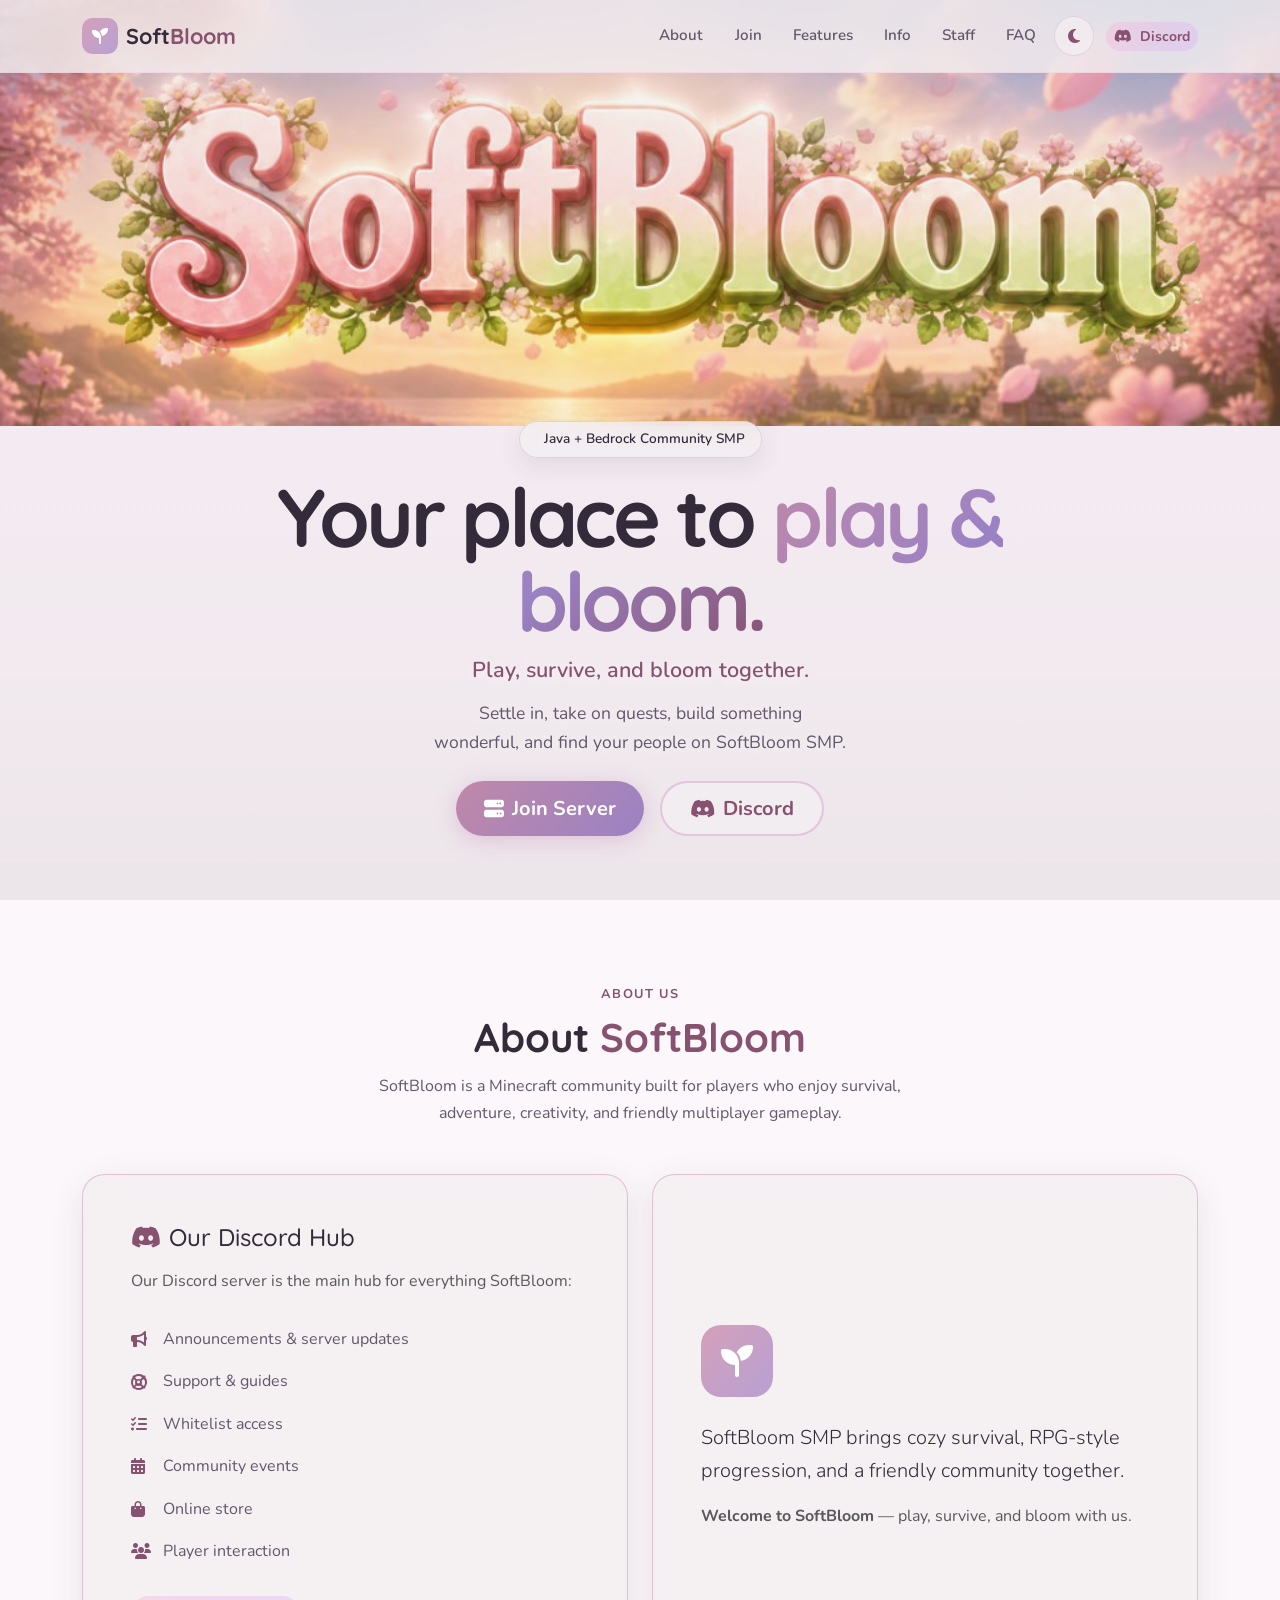
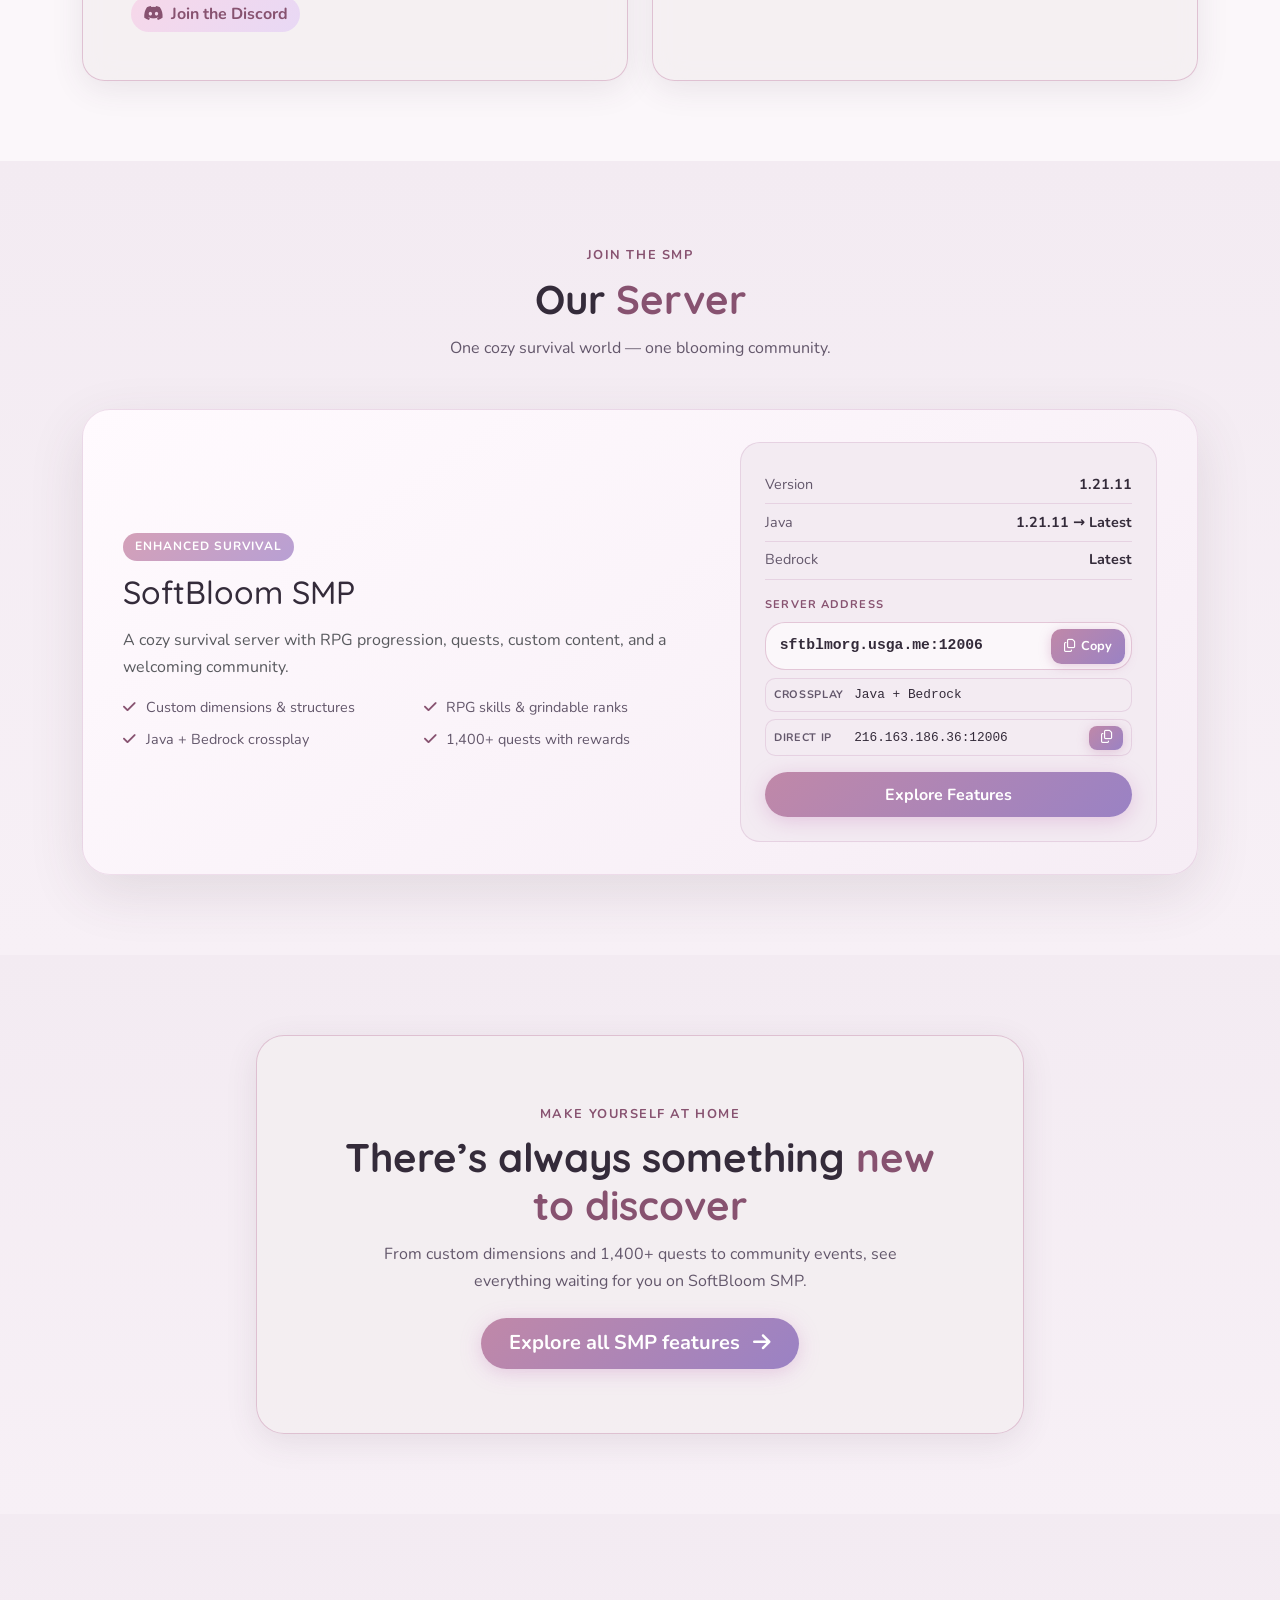
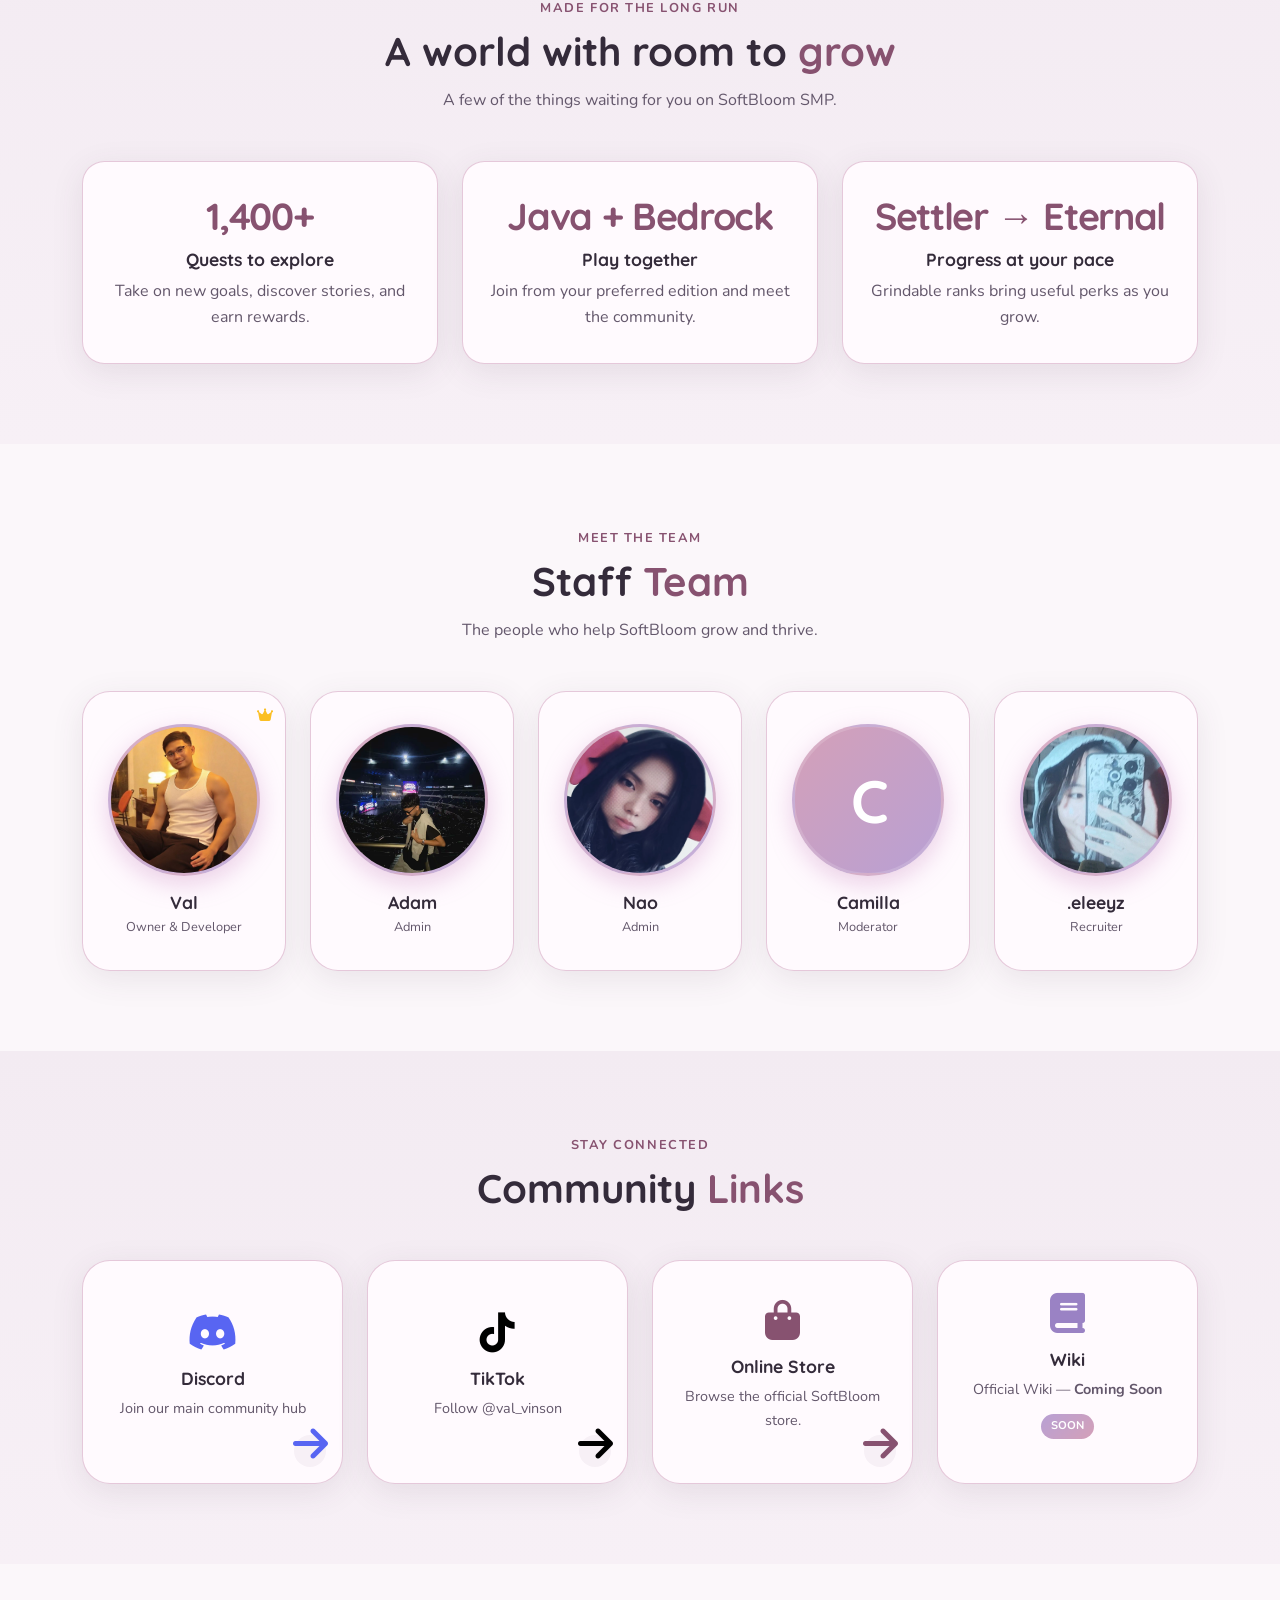
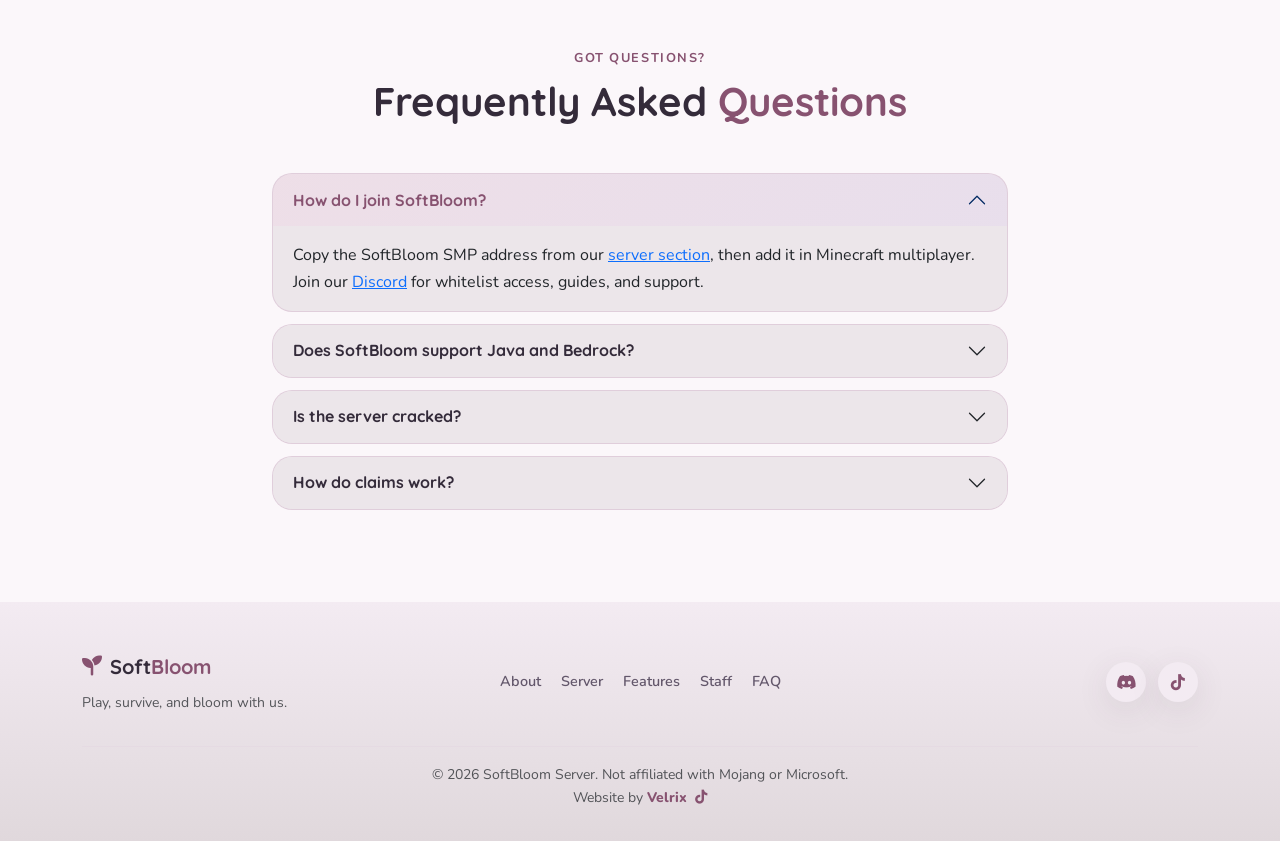
==== commit 7b9d57ce: "Camilla added" ====
--- a/index.html
+++ b/index.html
@@ -47,7 +47,7 @@
         <ul class="navbar-nav ms-auto align-items-lg-center gap-lg-1">
           <li class="nav-item"><a class="nav-link" href="#about">About</a></li>
           <li class="nav-item"><a class="nav-link" href="#servers">Join</a></li>
-          <li class="nav-item"><a class="nav-link" href="#smp">SoftBloom SMP</a></li>
+          <li class="nav-item"><a class="nav-link" href="features.html">Features</a></li>
           <li class="nav-item"><a class="nav-link" href="#info">Info</a></li>
           <li class="nav-item"><a class="nav-link" href="#staff">Staff</a></li>
           <li class="nav-item"><a class="nav-link" href="#faq">FAQ</a></li>
@@ -203,7 +203,7 @@
                         </button>
                       </div>
                     </div>
-                    <a href="#smp" class="btn btn-primary-soft w-100 mt-3">Explore Features</a>
+                    <a href="features.html" class="btn btn-primary-soft w-100 mt-3">Explore Features</a>
                   </div>
                 </div>
               </div>
@@ -212,137 +212,14 @@
       </div>
     </section>
 
-    <!-- SoftBloom SMP Features -->
-    <section id="smp" class="section-padding">
-      <div class="container">
-        <div class="section-header text-center mb-5" data-aos="fade-up">
-          <span class="section-label">Enhanced Survival</span>
-          <h2 class="section-title">SoftBloom SMP <span class="text-accent">Features</span></h2>
-          <p class="section-subtitle mx-auto">
-            A cozy, community-focused survival server featuring RPG progression, quests, custom content, and crossplay.
-          </p>
-        </div>
-
-        <div class="row g-4">
-          <div class="col-md-6 col-lg-4" data-aos="fade-up" data-aos-delay="0">
-            <div class="feature-card h-100">
-              <div class="feature-icon"><i class="fa-solid fa-house-chimney"></i></div>
-              <h3>Cozy & Community-Focused Survival</h3>
-              <p class="mb-0">A welcoming survival world built around a close-knit community.</p>
-            </div>
-          </div>
-          <div class="col-md-6 col-lg-4" data-aos="fade-up" data-aos-delay="50">
-            <div class="feature-card h-100">
-              <div class="feature-icon"><i class="fa-solid fa-swords"></i></div>
-              <h3>RPG-Style Progression & Leveled Mobs</h3>
-              <p class="mb-0">Grow stronger through RPG progression and face mobs that scale with the challenge.</p>
-            </div>
-          </div>
-          <div class="col-md-6 col-lg-4" data-aos="fade-up" data-aos-delay="100">
-            <div class="feature-card h-100">
-              <div class="feature-icon"><i class="fa-solid fa-hat-wizard"></i></div>
-              <h3>MMO-Like Skills & Progression</h3>
-              <p class="mb-0">Train mining, combat, defense, fishing, and more.</p>
-            </div>
-          </div>
-          <div class="col-md-6 col-lg-4" data-aos="fade-up" data-aos-delay="0">
-            <div class="feature-card h-100">
-              <div class="feature-icon"><i class="fa-solid fa-scroll"></i></div>
-              <h3>1,400+ Quests with Rewards</h3>
-              <p class="mb-0">Take on a large quest collection and earn rewards as you progress.</p>
-            </div>
-          </div>
-          <div class="col-md-6 col-lg-4" data-aos="fade-up" data-aos-delay="50">
-            <div class="feature-card h-100">
-              <div class="feature-icon"><i class="fa-solid fa-tree"></i></div>
-              <h3>Custom Structures & Custom Trees</h3>
-              <p class="mb-0">Discover custom-built structures and unique tree varieties.</p>
-            </div>
-          </div>
-          <div class="col-md-6 col-lg-4" data-aos="fade-up" data-aos-delay="100">
-            <div class="feature-card h-100">
-              <div class="feature-icon"><i class="fa-solid fa-door-open"></i></div>
-              <h3>Custom Dimensions with Unique Biomes</h3>
-              <p class="mb-0">Explore new dimensions filled with their own biomes.</p>
-            </div>
-          </div>
-          <div class="col-md-6 col-lg-4" data-aos="fade-up" data-aos-delay="0">
-            <div class="feature-card h-100">
-              <div class="feature-icon"><i class="fa-solid fa-dragon"></i></div>
-              <h3>Dungeons with Custom PvE Content & Rewards</h3>
-              <p class="mb-0">Challenge custom PvE encounters and earn dungeon rewards.</p>
-            </div>
-          </div>
-          <div class="col-md-6 col-lg-4" data-aos="fade-up" data-aos-delay="50">
-            <div class="feature-card h-100">
-              <div class="feature-icon"><i class="fa-solid fa-fish-fins"></i></div>
-              <h3>Even More Fishes</h3>
-              <p class="mb-0">Enjoy expanded fishing with custom fishing content.</p>
-            </div>
-          </div>
-          <div class="col-md-6 col-lg-4" data-aos="fade-up" data-aos-delay="100">
-            <div class="feature-card h-100">
-              <div class="feature-icon"><i class="fa-solid fa-shield-halved"></i></div>
-              <h3>Land Protection & Claiming</h3>
-              <p class="mb-0">Claim land and protect the places you build.</p>
-            </div>
-          </div>
-          <div class="col-md-6 col-lg-4" data-aos="fade-up" data-aos-delay="0">
-            <div class="feature-card h-100">
-              <div class="feature-icon"><i class="fa-solid fa-ranking-star"></i></div>
-              <h3>Grindable Ranks</h3>
-              <p class="mb-0">Progress from Settler to Eternal and unlock useful perks.</p>
-            </div>
-          </div>
-          <div class="col-md-6 col-lg-4" data-aos="fade-up" data-aos-delay="50">
-            <div class="feature-card h-100">
-              <div class="feature-icon"><i class="fa-solid fa-coins"></i></div>
-              <h3>Player Economy, Shops & Trading</h3>
-              <p class="mb-0">Trade with players and take part in a community-run economy.</p>
-            </div>
-          </div>
-          <div class="col-md-6 col-lg-4" data-aos="fade-up" data-aos-delay="100">
-            <div class="feature-card h-100">
-              <div class="feature-icon"><i class="fa-solid fa-box-open"></i></div>
-              <h3>Unique Loot, Crates, Collectibles & Rewards</h3>
-              <p class="mb-0">Find special loot and collectibles through rewards and crates.</p>
-            </div>
-          </div>
-          <div class="col-md-6 col-lg-4" data-aos="fade-up" data-aos-delay="0">
-            <div class="feature-card h-100">
-              <div class="feature-icon"><i class="fa-solid fa-wand-magic-sparkles"></i></div>
-              <h3>Cosmetics & Custom Content</h3>
-              <p class="mb-0">Personalize your experience with cosmetics and custom content.</p>
-            </div>
-          </div>
-          <div class="col-md-6 col-lg-4" data-aos="fade-up" data-aos-delay="50">
-            <div class="feature-card h-100">
-              <div class="feature-icon"><i class="fa-solid fa-calendar-star"></i></div>
-              <h3>Community Events, Activities & Vote Rewards</h3>
-              <p class="mb-0">Join community activities and earn rewards for voting.</p>
-            </div>
-          </div>
-          <div class="col-md-6 col-lg-4" data-aos="fade-up" data-aos-delay="100">
-            <div class="feature-card h-100">
-              <div class="feature-icon"><i class="fa-solid fa-language"></i></div>
-              <h3>Multilingual Translator</h3>
-              <p class="mb-0">Chat translation supports EN, ES, FR, DE, PT, IT, JP, and CN.</p>
-            </div>
-          </div>
-          <div class="col-md-6 col-lg-4" data-aos="fade-up" data-aos-delay="0">
-            <div class="feature-card h-100">
-              <div class="feature-icon"><i class="fa-solid fa-arrows-left-right"></i></div>
-              <h3>Java + Bedrock Crossplay</h3>
-              <p class="mb-0">Play together across Java and Bedrock editions.</p>
-            </div>
-          </div>
-          <div class="col-md-6 col-lg-4" data-aos="fade-up" data-aos-delay="50">
-            <div class="feature-card h-100">
-              <div class="feature-icon"><i class="fa-solid fa-people-group"></i></div>
-              <h3>Friendly & Welcoming Community</h3>
-              <p class="mb-0">Meet players in a friendly community that welcomes everyone.</p>
-            </div>
-          </div>
+    <!-- Feature page invitation -->
+    <section class="section-padding section-alt">
+      <div class="container">
+        <div class="feature-invitation text-center" data-aos="fade-up">
+          <span class="section-label">Make yourself at home</span>
+          <h2 class="section-title">There’s always something <span class="text-accent">new to discover</span></h2>
+          <p class="section-subtitle mx-auto mb-4">From custom dimensions and 1,400+ quests to community events, see everything waiting for you on SoftBloom SMP.</p>
+          <a class="btn btn-primary-soft btn-lg" href="features.html#features">Explore all SMP features <i class="fa-solid fa-arrow-right ms-2" aria-hidden="true"></i></a>
         </div>
       </div>
     </section>
@@ -410,19 +287,26 @@
                 <img src="staff/adam.png" alt="Adam" />
               </div>
               <h3 class="staff-name">Adam</h3>
-              <p class="staff-role">Discord Manager · Recruiter</p>
+              <p class="staff-role">Admin</p>
             </div>
           </div>
           <div class="col-6 col-md-4 col-lg" data-aos="fade-up" data-aos-delay="100">
             <div class="staff-card">
               <div class="staff-avatar">
-                <img src="staff/naomi.png" alt="Naomi" />
-              </div>
-              <h3 class="staff-name">ItzNaomi</h3>
-              <p class="staff-role">Discord Manager</p>
+                <img src="staff/naomi.png" alt="Nao" />
+              </div>
+              <h3 class="staff-name">Nao</h3>
+              <p class="staff-role">Admin</p>
             </div>
           </div>
           <div class="col-6 col-md-4 col-lg" data-aos="fade-up" data-aos-delay="150">
+            <div class="staff-card">
+              <div class="staff-avatar staff-avatar-placeholder" role="img" aria-label="Camilla’s photo coming soon">C</div>
+              <h3 class="staff-name">Camilla</h3>
+              <p class="staff-role">Moderator</p>
+            </div>
+          </div>
+          <div class="col-6 col-md-4 col-lg" data-aos="fade-up" data-aos-delay="200">
             <div class="staff-card">
               <div class="staff-avatar">
                 <img src="staff/eleeyz.png" alt="eleeyz" />
@@ -561,6 +445,7 @@
           <nav class="footer-nav" aria-label="Footer navigation">
             <a href="#about">About</a>
             <a href="#servers">Server</a>
+            <a href="features.html">Features</a>
             <a href="#staff">Staff</a>
             <a href="#faq">FAQ</a>
           </nav>
--- a/css/style.css
+++ b/css/style.css
@@ -1696,3 +1696,29 @@
     transition: none;
   }
 }
+
+
+/* Separate SMP features page and staff photo placeholder */
+.page-hero {
+  padding: 9rem 0 3.5rem;
+}
+
+.staff-avatar-placeholder {
+  font-family: var(--font-display);
+  font-size: 3.75rem;
+  letter-spacing: -0.06em;
+}
+
+.feature-invitation {
+  max-width: 48rem;
+  margin: 0 auto;
+  padding: clamp(2rem, 5vw, 4rem);
+  border: 1px solid var(--card-border);
+  border-radius: var(--radius-lg);
+  background: var(--glass);
+  box-shadow: var(--shadow-soft);
+}
+
+@media (max-width: 575.98px) {
+  .page-hero { padding: 7rem 0 2.75rem; }
+}
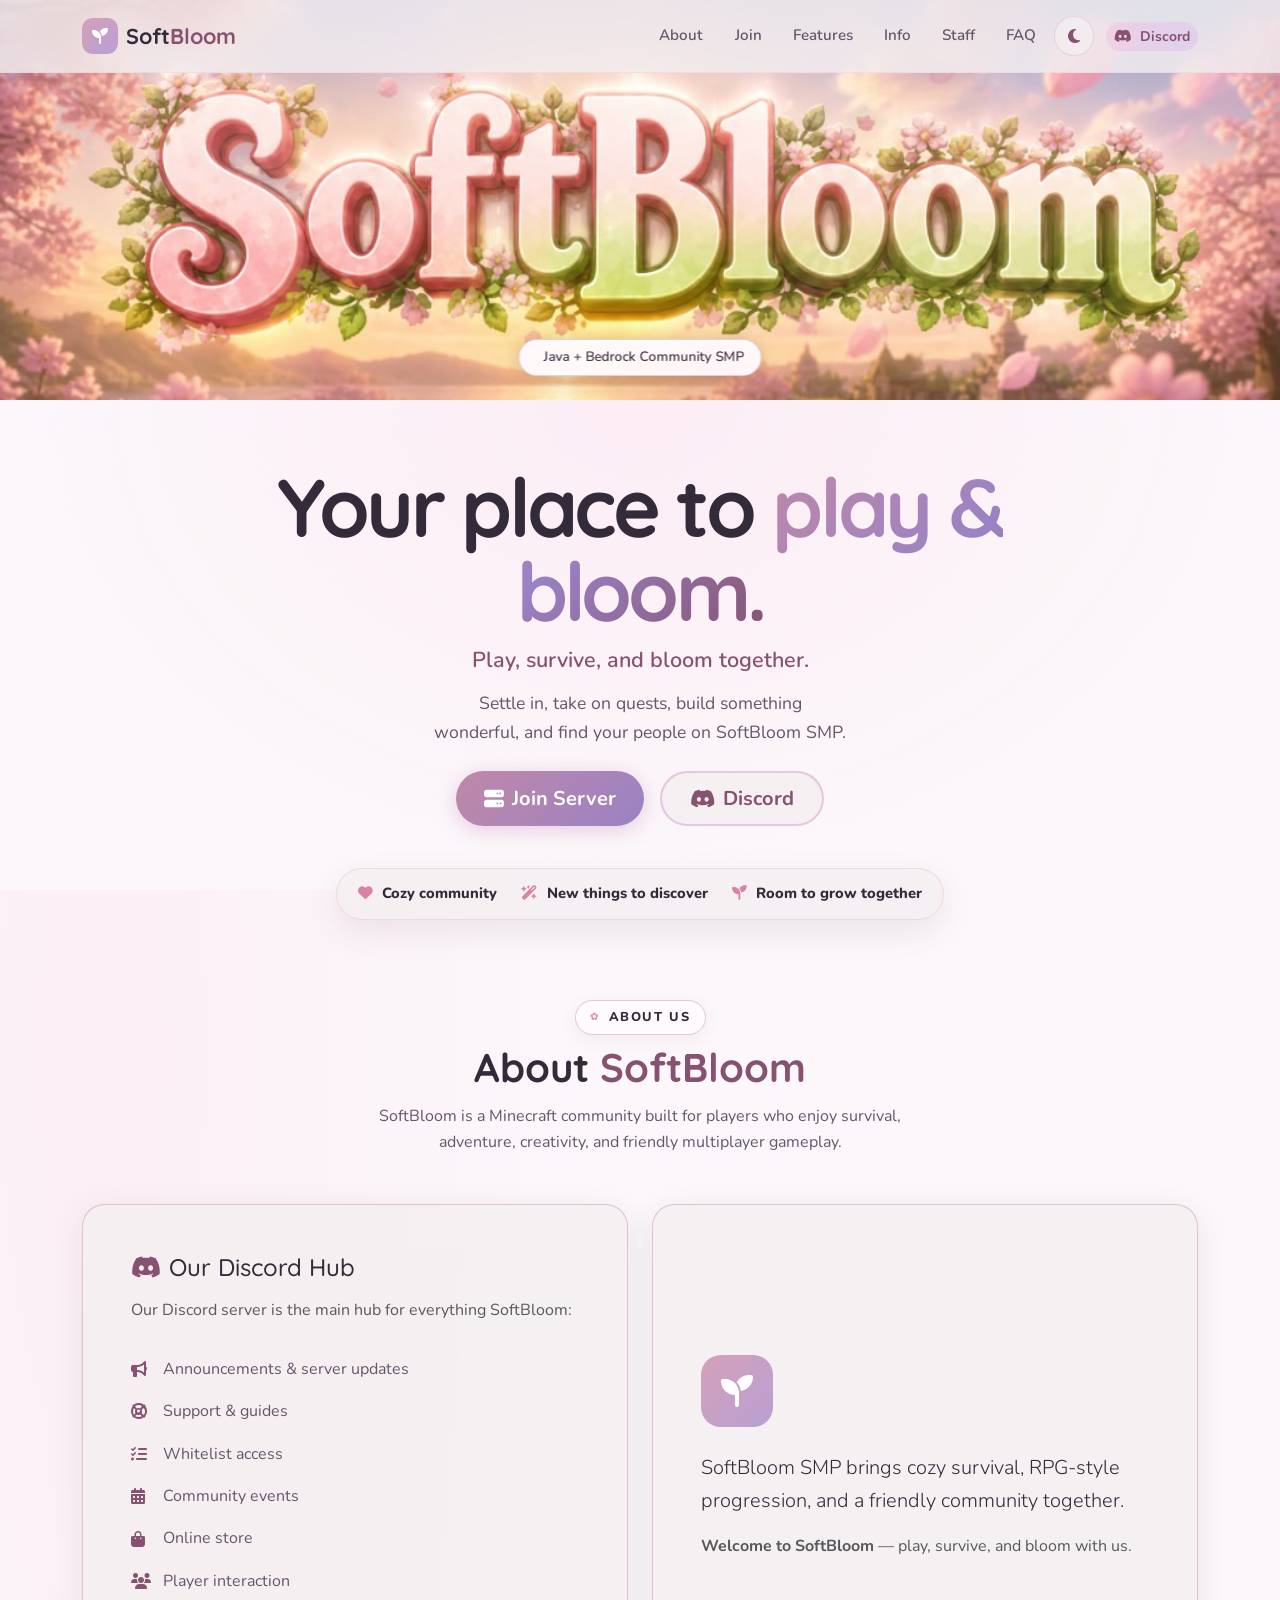
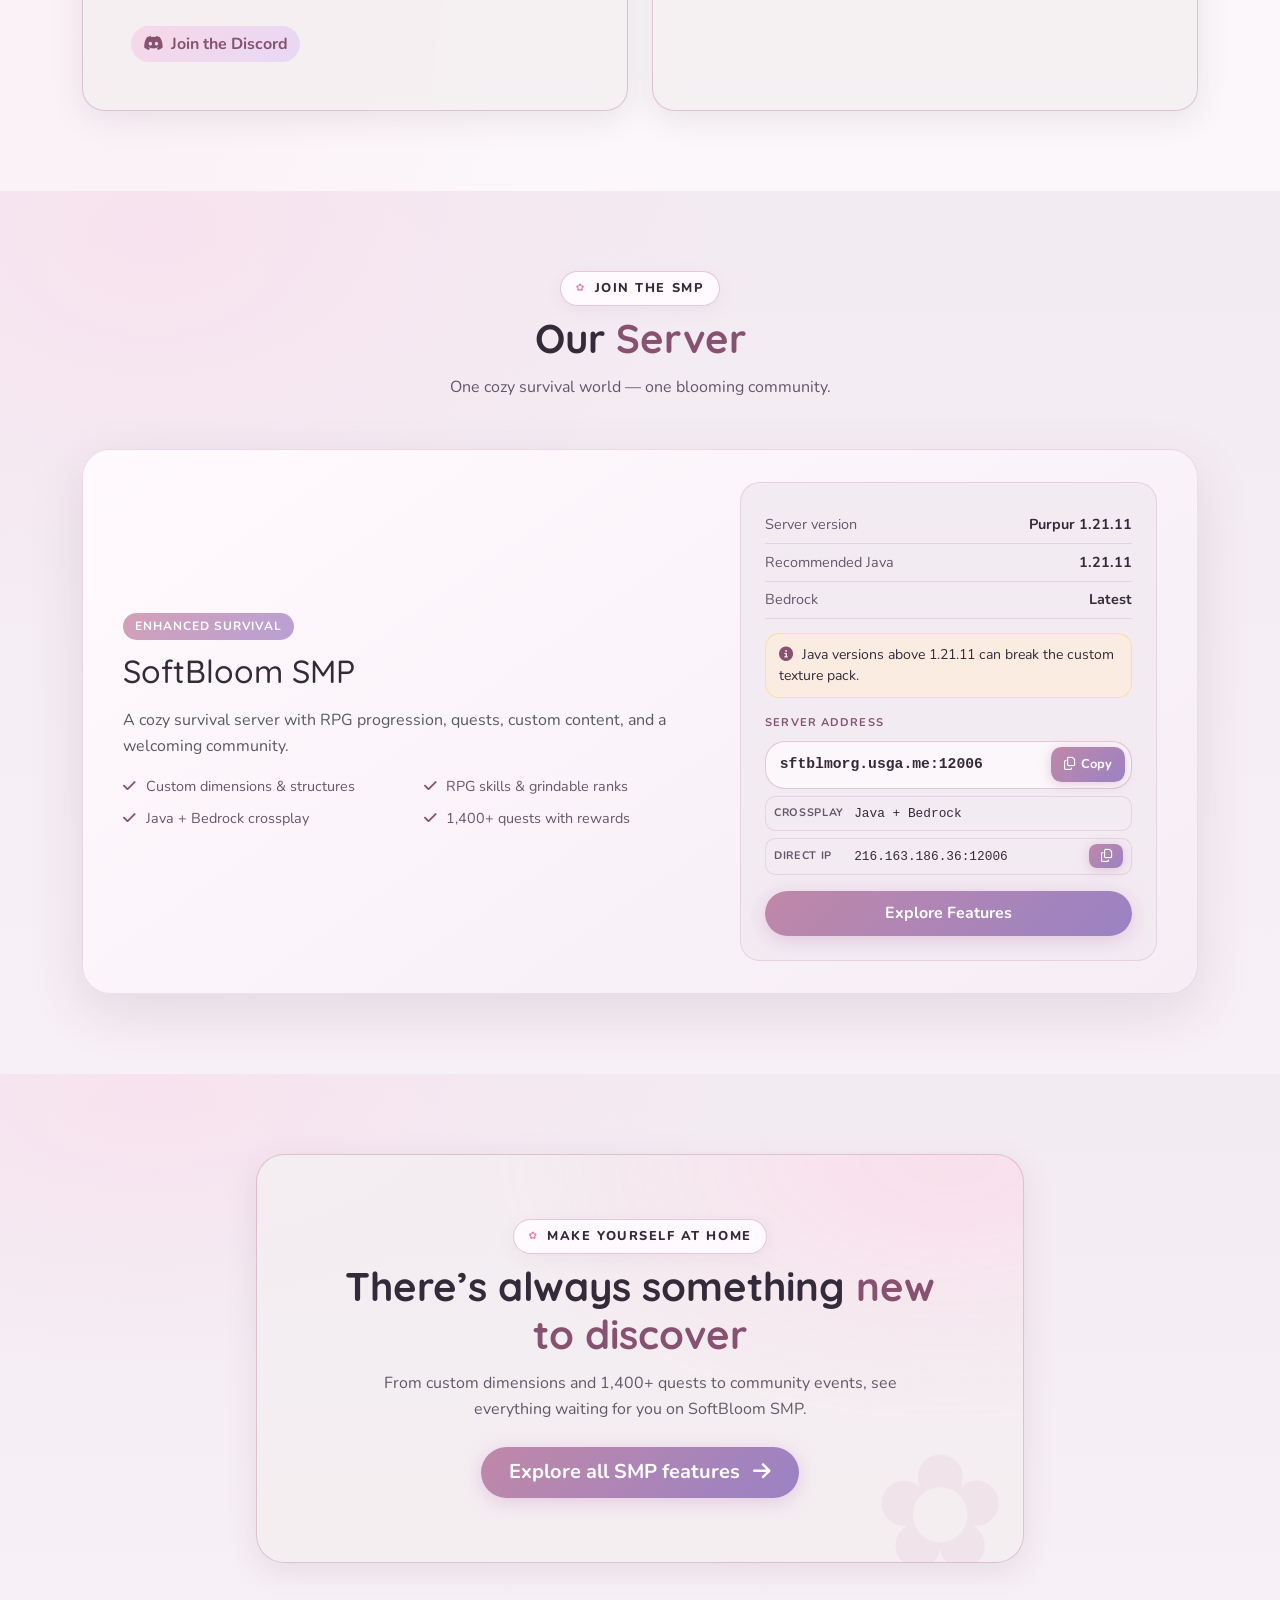
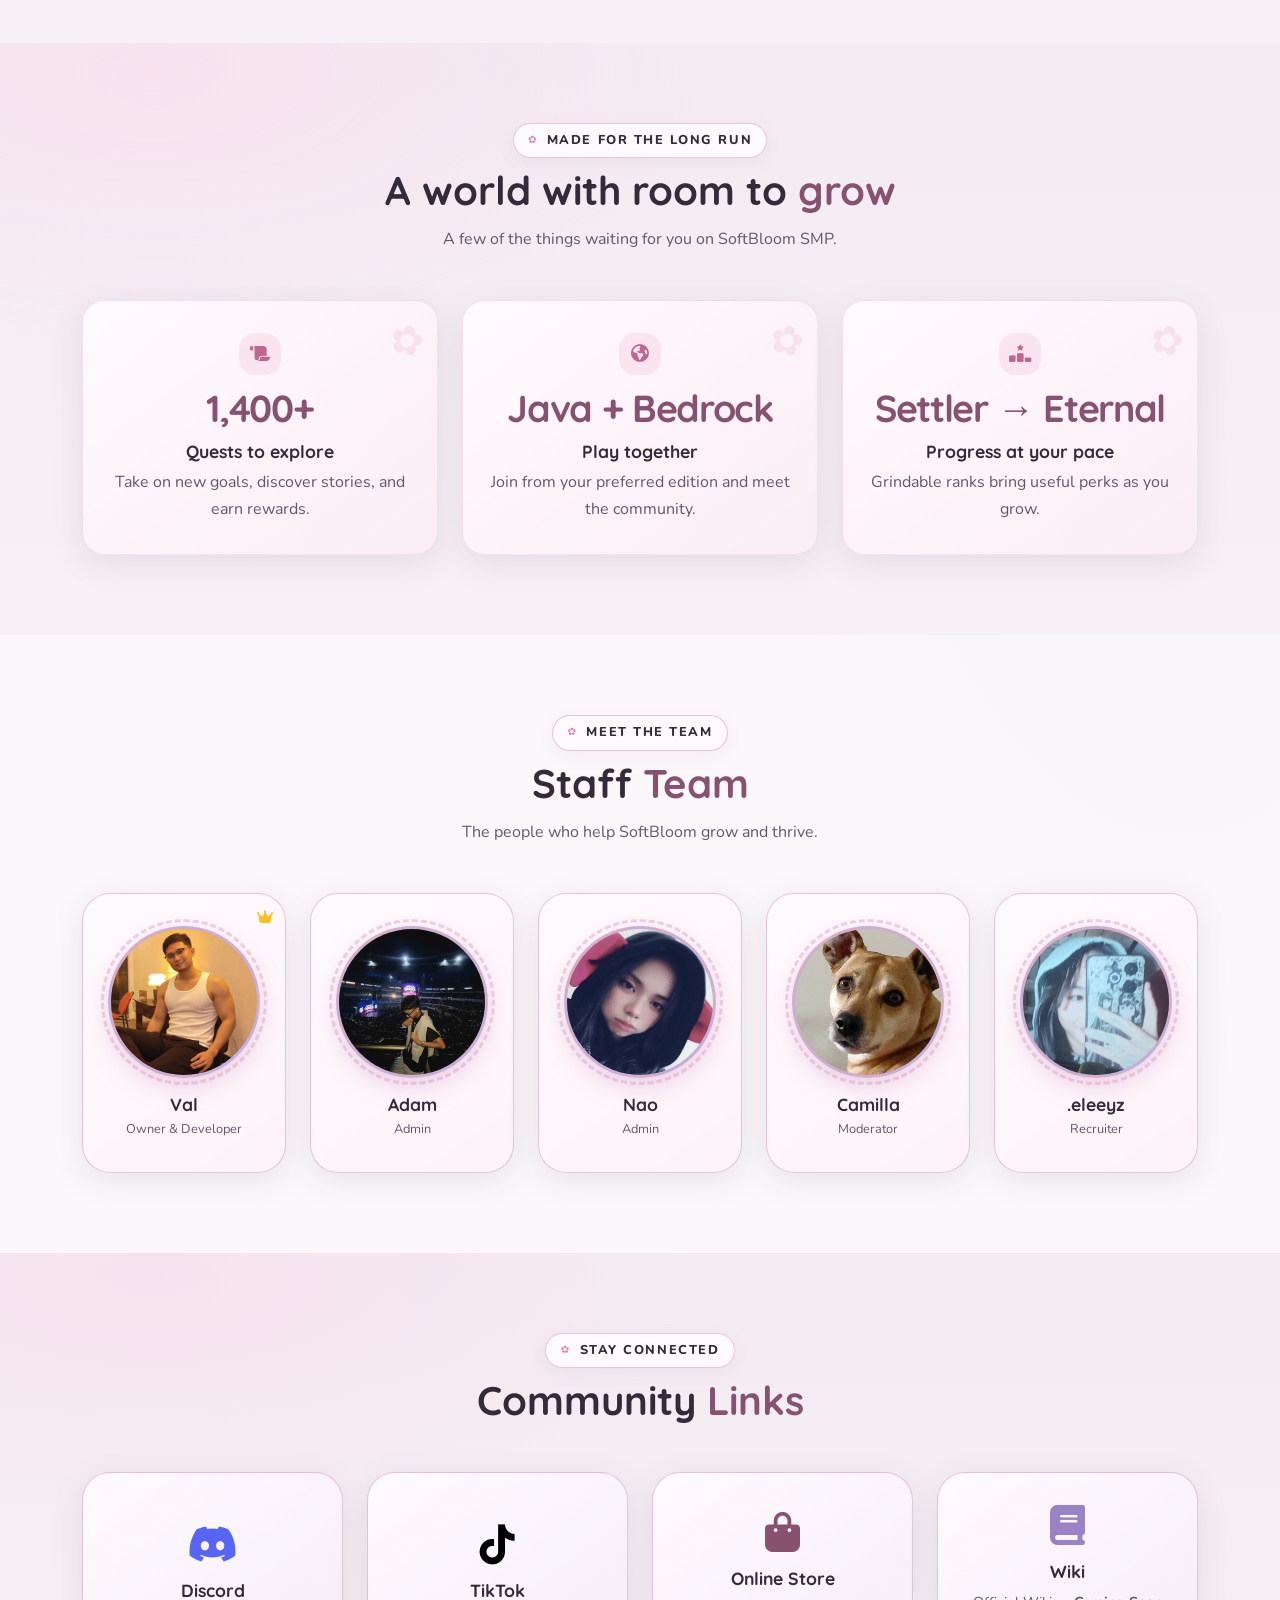
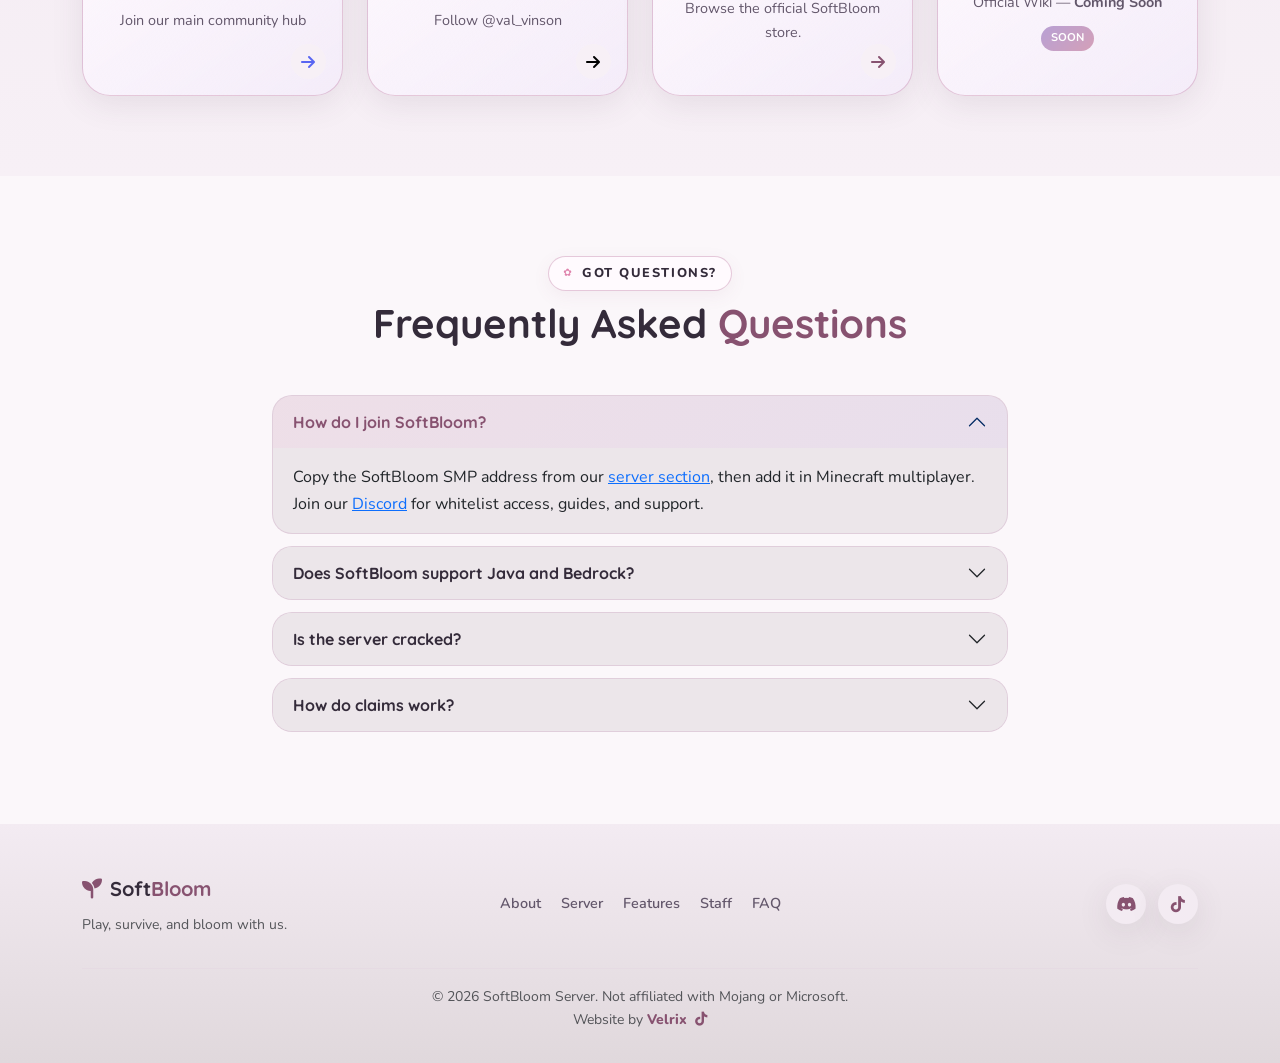
==== commit a26dc190: "Final Edit, changing version and color theme" ====
--- a/index.html
+++ b/index.html
@@ -69,41 +69,31 @@
 
   <!-- Hero -->
   <header id="hero" class="hero-section">
-    <div class="hero-bg" aria-hidden="true">
-      <img
-        src="logo/banner.png"
-        alt=""
-        class="hero-banner-bg"
-        width="1920"
-        height="600"
-        loading="eager"
-        fetchpriority="high"
-      >
-      <div class="hero-overlay"></div>
-    </div>
+    <div class="hero-bg">
+      <img src="logo/banner.png" alt="SoftBloom floral server banner" class="hero-banner-bg" width="1920" height="600" loading="eager" fetchpriority="high">
+      <span class="hero-badge"><i class="fa-solid fa-sparkles" aria-hidden="true"></i> Java + Bedrock Community SMP</span>
+    </div>
+  </header>
+
+  <section class="hero-intro">
     <div class="container hero-content">
       <div class="row justify-content-center text-center">
         <div class="col-lg-10" data-aos="fade-up" data-aos-duration="900">
-          <span class="hero-badge mb-3"><i class="fa-solid fa-sparkles" aria-hidden="true"></i> Java + Bedrock Community SMP</span>
           <h1 class="hero-title"><span class="visually-hidden">SoftBloom SMP: </span>Your place to <span class="gradient-text">play &amp; bloom.</span></h1>
           <p class="hero-tagline lead">Play, survive, and bloom together.</p>
-          <p class="hero-desc mx-auto">
-            Settle in, take on quests, build something wonderful, and find your people on SoftBloom SMP.
-          </p>
+          <p class="hero-desc mx-auto">Settle in, take on quests, build something wonderful, and find your people on SoftBloom SMP.</p>
           <div class="hero-actions d-flex flex-wrap justify-content-center gap-3 mt-4">
-            <a href="#servers" class="btn btn-primary-soft btn-lg">
-              <i class="fa-solid fa-server me-2"></i>Join Server
-            </a>
-            <a href="https://dsc.gg/softbloom" class="btn btn-outline-soft btn-lg" target="_blank" rel="noopener noreferrer">
-              <i class="fa-brands fa-discord me-2"></i>Discord
-            </a>
-          </div>
-        </div>
-      </div>
-    </div>
-  </header>
-
-  <main>
+            <a href="#servers" class="btn btn-primary-soft btn-lg"><i class="fa-solid fa-server me-2" aria-hidden="true"></i>Join Server</a>
+            <a href="https://dsc.gg/softbloom" class="btn btn-outline-soft btn-lg" target="_blank" rel="noopener noreferrer"><i class="fa-brands fa-discord me-2" aria-hidden="true"></i>Discord</a>
+          </div>
+        </div>
+      </div>
+    </div>
+  </section>
+
+<div class="bloom-ribbon container" aria-label="SoftBloom community highlights"><span><i class="fa-solid fa-heart" aria-hidden="true"></i> Cozy community</span><span><i class="fa-solid fa-wand-magic-sparkles" aria-hidden="true"></i> New things to discover</span><span><i class="fa-solid fa-seedling" aria-hidden="true"></i> Room to grow together</span></div>
+
+<main>
 
     <!-- About -->
     <section id="about" class="section-padding">
@@ -178,9 +168,10 @@
                 </div>
                 <div class="col-lg-5">
                   <div class="server-info-panel">
-                    <div class="info-row"><span>Version</span><strong>1.21.11</strong></div>
-                    <div class="info-row"><span>Java</span><strong>1.21.11 → Latest</strong></div>
+                    <div class="info-row"><span>Server version</span><strong>Purpur 1.21.11</strong></div>
+                    <div class="info-row"><span>Recommended Java</span><strong>1.21.11</strong></div>
                     <div class="info-row"><span>Bedrock</span><strong>Latest</strong></div>
+<p class="version-note"><i class="fa-solid fa-circle-info" aria-hidden="true"></i> Java versions above 1.21.11 can break the custom texture pack.</p>
                     <div class="server-address mt-3">
                       <span class="server-address-label">Server address</span>
                       <div class="server-address-primary">
@@ -235,6 +226,7 @@
         <div class="row g-4 justify-content-center">
           <div class="col-md-4" data-aos="fade-up" data-aos-delay="0">
             <article class="highlight-card h-100 text-center">
+              <span class="highlight-icon" aria-hidden="true"><i class="fa-solid fa-scroll"></i></span>
               <span class="highlight-value">1,400+</span>
               <h3>Quests to explore</h3>
               <p>Take on new goals, discover stories, and earn rewards.</p>
@@ -242,6 +234,7 @@
           </div>
           <div class="col-md-4" data-aos="fade-up" data-aos-delay="75">
             <article class="highlight-card h-100 text-center">
+              <span class="highlight-icon" aria-hidden="true"><i class="fa-solid fa-earth-americas"></i></span>
               <span class="highlight-value">Java <span aria-hidden="true">+</span> Bedrock</span>
               <h3>Play together</h3>
               <p>Join from your preferred edition and meet the community.</p>
@@ -249,6 +242,7 @@
           </div>
           <div class="col-md-4" data-aos="fade-up" data-aos-delay="150">
             <article class="highlight-card h-100 text-center">
+              <span class="highlight-icon" aria-hidden="true"><i class="fa-solid fa-ranking-star"></i></span>
               <span class="highlight-value">Settler → Eternal</span>
               <h3>Progress at your pace</h3>
               <p>Grindable ranks bring useful perks as you grow.</p>
@@ -301,7 +295,9 @@
           </div>
           <div class="col-6 col-md-4 col-lg" data-aos="fade-up" data-aos-delay="150">
             <div class="staff-card">
-              <div class="staff-avatar staff-avatar-placeholder" role="img" aria-label="Camilla’s photo coming soon">C</div>
+              <div class="staff-avatar">
+                <img src="staff/camilla.png" alt="Camilla" />
+              </div>
               <h3 class="staff-name">Camilla</h3>
               <p class="staff-role">Moderator</p>
             </div>
@@ -393,7 +389,7 @@
                 </h2>
                 <div class="accordion-collapse collapse" id="faq-2" data-bs-parent="#faqAccordion">
                   <div class="accordion-body">
-                    Yes! SoftBloom SMP supports Java (1.21.11 → Latest) and Bedrock (Latest) with crossplay.
+                    Yes! SoftBloom SMP supports Java 1.21.11 and Bedrock (Latest) with crossplay.
                   </div>
                 </div>
               </div>
--- a/css/style.css
+++ b/css/style.css
@@ -1722,3 +1722,202 @@
 @media (max-width: 575.98px) {
   .page-hero { padding: 7rem 0 2.75rem; }
 }
+
+/* A little extra bloom: soft color, layered cards, and friendly ornamental details. */
+body {
+  background-image: radial-gradient(ellipse at 8% 18%, rgba(255, 202, 224, .18), transparent 28rem),
+                    radial-gradient(ellipse at 92% 52%, rgba(194, 221, 255, .15), transparent 30rem);
+}
+.section-alt { background-image: radial-gradient(ellipse at 12% 5%, rgba(255, 206, 228, .30), transparent 34rem), var(--section-alt-gradient); }
+.section-label {
+  display: inline-flex; align-items: center; gap: .55rem; padding: .38rem .9rem;
+  border: 1px solid rgba(221, 151, 185, .28); border-radius: 999px;
+  background: rgba(255, 241, 248, .72); color: var(--accent); box-shadow: 0 5px 18px rgba(135, 82, 112, .07);
+}
+.section-label::before { content: "✿"; color: #df83ac; font-size: .8em; }
+.bloom-ribbon {
+  position: relative; z-index: 2; display: flex; justify-content: center; flex-wrap: wrap; gap: .65rem 1.5rem;
+  width: fit-content; max-width: calc(100% - 2rem); margin: -1.4rem auto 0; padding: .8rem 1.35rem;
+  border: 1px solid rgba(221, 151, 185, .28); border-radius: 999px; background: var(--glass);
+  box-shadow: 0 12px 32px rgba(104, 69, 90, .1); backdrop-filter: blur(14px);
+}
+.bloom-ribbon span { color: var(--text); font-size: .92rem; font-weight: 800; white-space: nowrap; }
+.bloom-ribbon i { color: #d982a7; margin-right: .3rem; }
+.glass-card, .highlight-card, .staff-card, .community-card, .feature-card { transition: transform .28s ease, box-shadow .28s ease, border-color .28s ease; }
+.glass-card:hover, .highlight-card:hover, .staff-card:hover, .community-card:hover, .feature-card:hover { transform: translateY(-5px); box-shadow: 0 20px 44px rgba(106, 71, 93, .14); }
+.highlight-card { position: relative; overflow: hidden; border-color: rgba(220, 160, 190, .25); background: linear-gradient(145deg, var(--card-bg), rgba(255, 236, 245, .46)); }
+.highlight-card::after { content: "✿"; position: absolute; right: .85rem; top: .4rem; color: rgba(217, 130, 167, .16); font-size: 2.5rem; transform: rotate(15deg); }
+.highlight-icon { display: grid; place-items: center; width: 2.6rem; height: 2.6rem; margin: 0 auto .7rem; border-radius: 1rem; color: #bd688f; background: rgba(247, 211, 228, .5); font-size: 1.1rem; }
+.feature-invitation { position: relative; overflow: hidden; background: radial-gradient(ellipse at 90% 0%, rgba(255, 211, 231, .55), transparent 48%), var(--glass); }
+.feature-invitation::after { content: "✿"; position: absolute; right: 1rem; bottom: -2.1rem; color: rgba(210, 126, 164, .10); font-size: 10rem; line-height: 1; pointer-events: none; }
+.feature-card { position: relative; overflow: hidden; border-color: rgba(220, 160, 190, .24); background: linear-gradient(150deg, var(--card-bg), rgba(255, 241, 247, .55)); }
+.feature-card::after { content: "✦"; position: absolute; top: .7rem; right: 1rem; color: rgba(215, 143, 173, .22); font-size: 1.4rem; }
+.feature-icon { transition: transform .28s ease; }
+.feature-card:hover .feature-icon { transform: rotate(-7deg) scale(1.07); }
+.staff-card { position: relative; overflow: hidden; background: linear-gradient(145deg, var(--card-bg), rgba(255, 239, 246, .48)); }
+.staff-avatar { outline: 3px dashed rgba(214, 138, 172, .36); outline-offset: 4px; }
+.community-card { background: linear-gradient(145deg, var(--card-bg), rgba(241, 233, 255, .42)); }
+.page-hero { position: relative; overflow: hidden; background-image: radial-gradient(ellipse at 10% 10%, rgba(255, 195, 222, .35), transparent 26rem), radial-gradient(ellipse at 90% 80%, rgba(198, 219, 255, .28), transparent 25rem), var(--section-alt-gradient); }
+.feature-stamps { display: flex; justify-content: center; flex-wrap: wrap; gap: .65rem; margin: 1.4rem auto .25rem; }
+.feature-stamps span { padding: .55rem .9rem; border: 1px solid rgba(221, 151, 185, .28); border-radius: 999px; background: var(--glass); color: var(--text); font-size: .9rem; font-weight: 800; }
+.feature-stamps i { margin-right: .35rem; color: #d982a7; }
+@media (max-width: 575.98px) {
+  .bloom-ribbon { width: calc(100% - 2rem); border-radius: 1.2rem; gap: .45rem .8rem; }
+  .bloom-ribbon span { font-size: .82rem; }
+}
+
+/* Improve section-label legibility and server version guidance. */
+.section-label {
+  color: var(--text) !important;
+  background: var(--card-bg);
+  border-color: var(--card-border);
+  font-weight: 800;
+  text-shadow: none;
+}
+.version-note {
+  margin: .85rem 0 0;
+  padding: .7rem .8rem;
+  border: 1px solid var(--alert-warning-border);
+  border-radius: .9rem;
+  background: var(--alert-warning-bg);
+  color: var(--text);
+  font-size: .88rem;
+  line-height: 1.45;
+}
+.version-note i { color: var(--accent); margin-right: .3rem; }
+
+/* Contrast and touch-friendly layout refinements. */
+.hero-overlay {
+  background: linear-gradient(180deg, rgba(25, 18, 34, .10) 0%, rgba(25, 18, 34, .16) 36%, rgba(25, 18, 34, .58) 72%, var(--bg) 100%);
+}
+.hero-title, .hero-tagline, .hero-desc {
+  color: #fff;
+  text-shadow: 0 2px 12px rgba(29, 20, 39, .82), 0 1px 3px rgba(29, 20, 39, .9);
+}
+.hero-title .gradient-text {
+  background-image: linear-gradient(120deg, #fff 8%, #ffd4e8 48%, #e5d3ff 92%);
+  -webkit-text-fill-color: transparent;
+  filter: drop-shadow(0 2px 4px rgba(29, 20, 39, .65));
+}
+.hero-tagline { color: #fff4fa; }
+.hero-desc { color: #fff; }
+.community-card .link-arrow {
+  flex: 0 0 2.2rem;
+  width: 2.2rem;
+  height: 2.2rem;
+  min-width: 2.2rem;
+  padding: 0;
+  margin: 0;
+  display: grid;
+  place-items: center;
+  box-sizing: border-box;
+  line-height: 1;
+  overflow: hidden;
+}
+.community-card .link-arrow i {
+  display: block;
+  width: 1em;
+  height: 1em;
+  margin: 0;
+  font-size: 1rem;
+  line-height: 1;
+  text-align: center;
+}
+@media (max-width: 767.98px) {
+  html { scroll-padding-top: 4.5rem; }
+  .section-padding { padding: clamp(2.75rem, 8vw, 4rem) 0; }
+  .hero-section { min-height: min(760px, 96svh); padding: 6.5rem 0 3rem; }
+  .hero-banner-bg { width: 130%; max-width: none; height: 62%; }
+  .hero-title { max-width: 12ch; font-size: clamp(2.45rem, 10vw, 4.4rem); }
+  .hero-desc { max-width: 31rem; font-size: 1rem; }
+  .server-card { padding: clamp(1rem, 4vw, 1.5rem); }
+  .community-card { min-height: 11.5rem; padding: 1.5rem 1rem 3rem; }
+}
+@media (max-width: 575.98px) {
+  .hero-section { min-height: min(700px, 94svh); }
+  .hero-banner-bg { width: 155%; height: 56%; }
+  .hero-badge { max-width: calc(100vw - 2rem); font-size: .75rem; }
+  .bloom-ribbon { margin-top: -1rem; }
+  .feature-stamps { padding-inline: .5rem; }
+  .feature-stamps span { font-size: .82rem; }
+  .info-row { gap: .5rem; align-items: flex-start; }
+  .info-row strong { text-align: right; }
+  .server-address-value { overflow-wrap: anywhere; }
+  .staff-card { height: 100%; }
+  .community-card { min-height: 10.5rem; }
+  .btn { min-height: 2.75rem; }
+}
+@media (hover: none) {
+  .glass-card:hover, .highlight-card:hover, .staff-card:hover, .community-card:hover, .feature-card:hover { transform: none; }
+}
+
+/* Keep the server badge on the artwork; let the welcome copy breathe below it. */
+.hero-section {
+  display: block;
+  min-height: 0;
+  height: auto;
+  padding: 0;
+  overflow: visible;
+  background: var(--bg);
+}
+.hero-bg {
+  position: relative;
+  inset: auto;
+  width: 100%;
+  aspect-ratio: 16 / 5;
+  min-height: 210px;
+  max-height: 480px;
+  overflow: hidden;
+  background: var(--hero-bg-fill);
+}
+.hero-banner-bg {
+  position: absolute;
+  inset: 0;
+  width: min(100%, 1440px);
+  height: 100%;
+  margin: 0 auto;
+  object-fit: cover;
+  object-position: center;
+  transform: none;
+}
+.hero-overlay { display: none; }
+.hero-badge {
+  position: absolute;
+  left: 50%;
+  bottom: clamp(.8rem, 3vw, 1.5rem);
+  transform: translateX(-50%);
+  z-index: 2;
+  white-space: nowrap;
+  background: rgba(255, 250, 254, .94);
+  color: #49334a;
+  border-color: rgba(135, 82, 112, .24);
+  box-shadow: 0 4px 18px rgba(52, 33, 51, .22);
+}
+.hero-intro {
+  position: relative;
+  padding: clamp(2.25rem, 5vw, 4rem) 0 clamp(2.5rem, 5vw, 4rem);
+  background: radial-gradient(ellipse at 50% 0%, rgba(255, 222, 238, .42), transparent 38rem), var(--bg);
+}
+.hero-intro .hero-title,
+.hero-intro .hero-tagline,
+.hero-intro .hero-desc {
+  color: var(--text);
+  text-shadow: none;
+}
+.hero-intro .hero-title { max-width: 16ch; }
+.hero-intro .hero-title .gradient-text {
+  background-image: linear-gradient(135deg, var(--pink-deep), var(--purple-deep), var(--accent));
+  filter: none;
+}
+.hero-intro .hero-tagline { color: var(--accent); }
+.hero-intro .hero-desc { color: var(--text-muted); }
+@media (max-width: 767.98px) {
+  .hero-bg { aspect-ratio: 16 / 7; min-height: 190px; }
+  .hero-banner-bg { object-fit: cover; }
+  .hero-intro { padding-block: 2.4rem; }
+}
+@media (max-width: 575.98px) {
+  .hero-bg { aspect-ratio: 1.75 / 1; min-height: 200px; max-height: 340px; }
+  .hero-banner-bg { width: 100%; height: 100%; object-fit: cover; object-position: center; }
+  .hero-badge { bottom: .75rem; max-width: calc(100% - 1rem); font-size: .72rem; }
+}
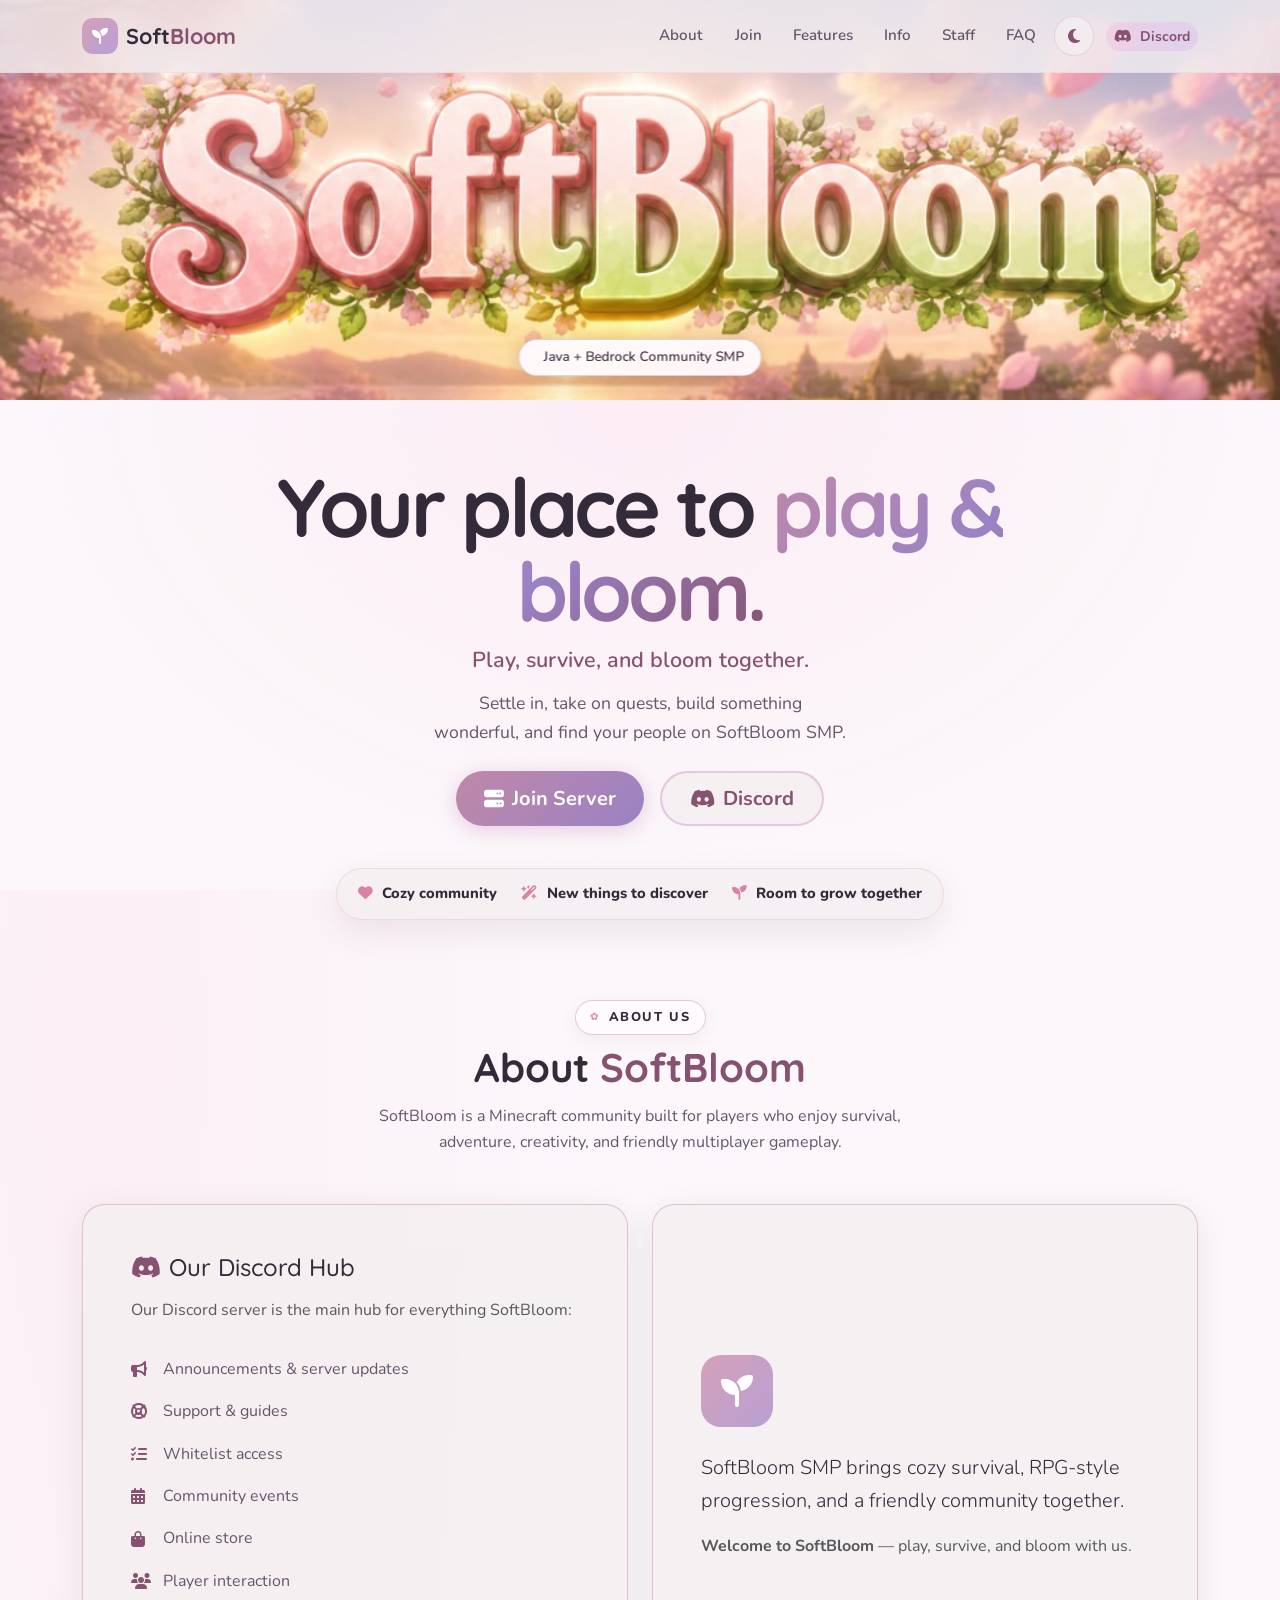
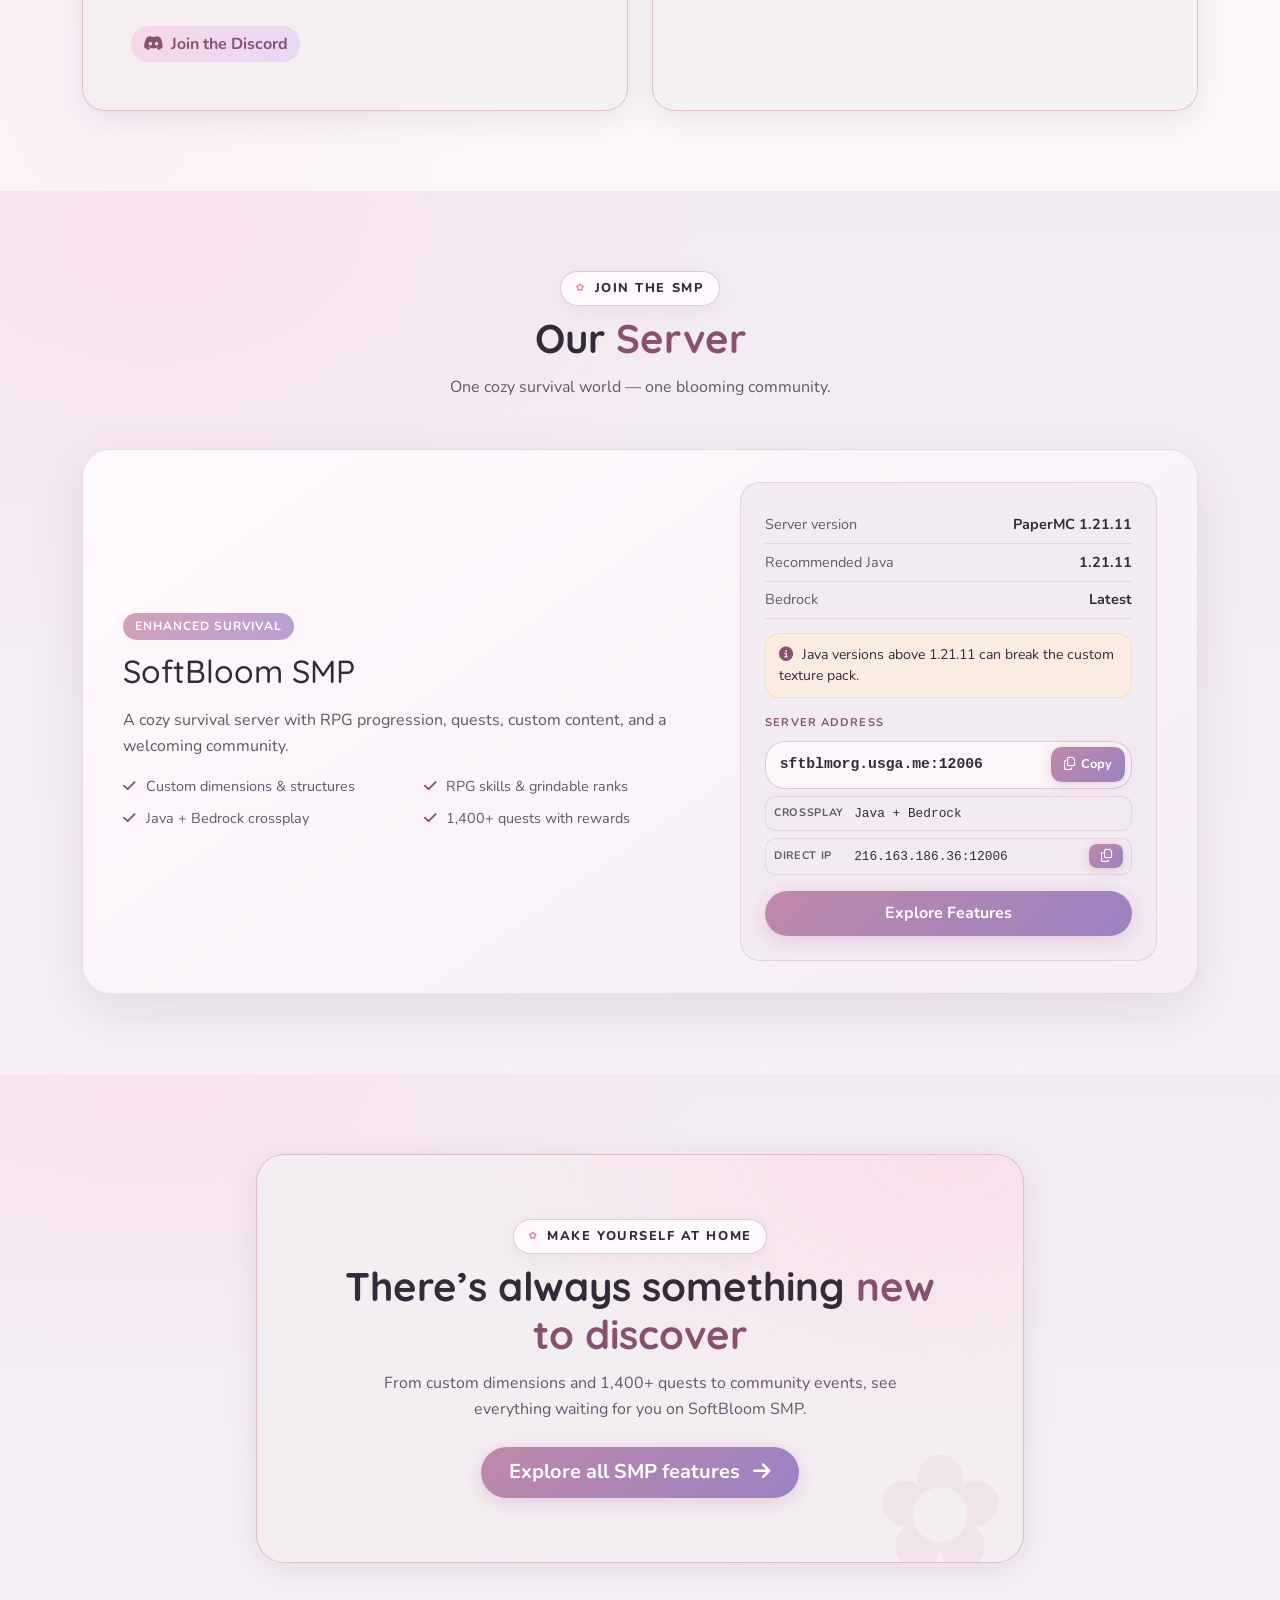
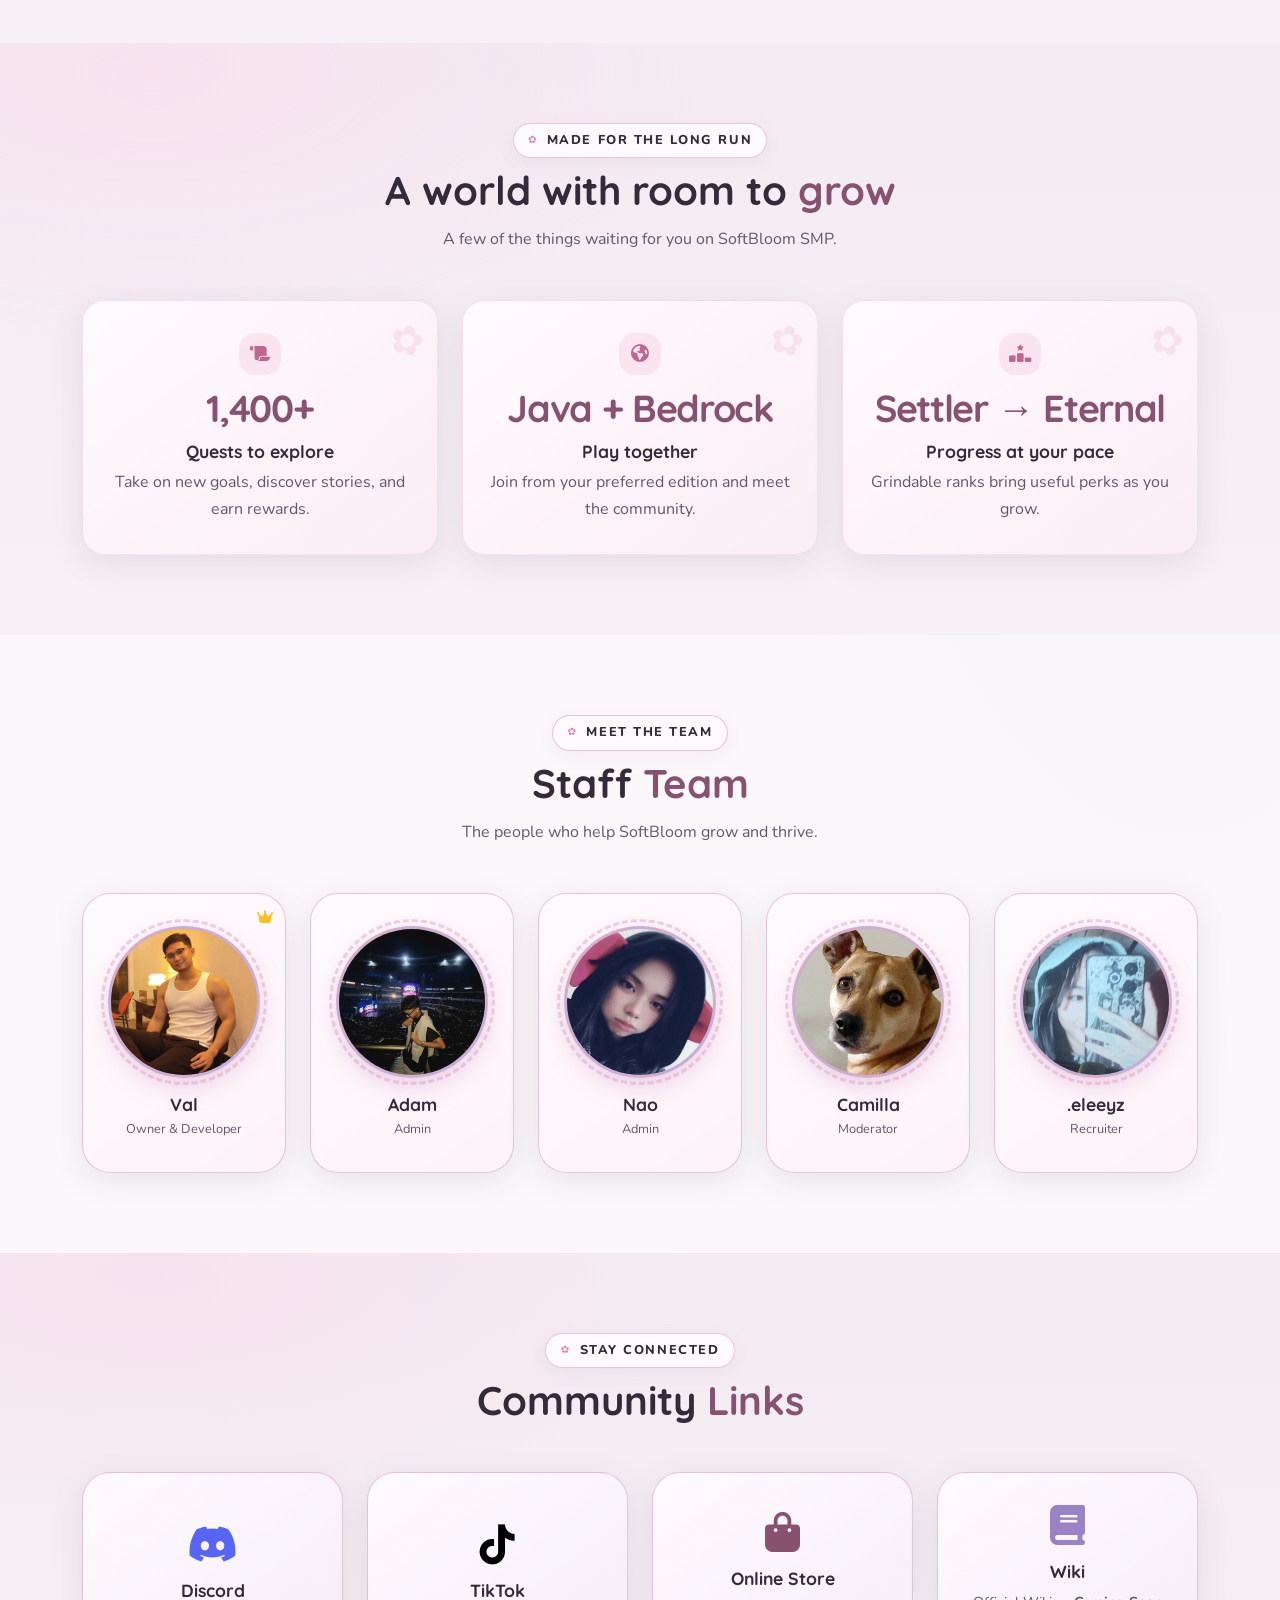
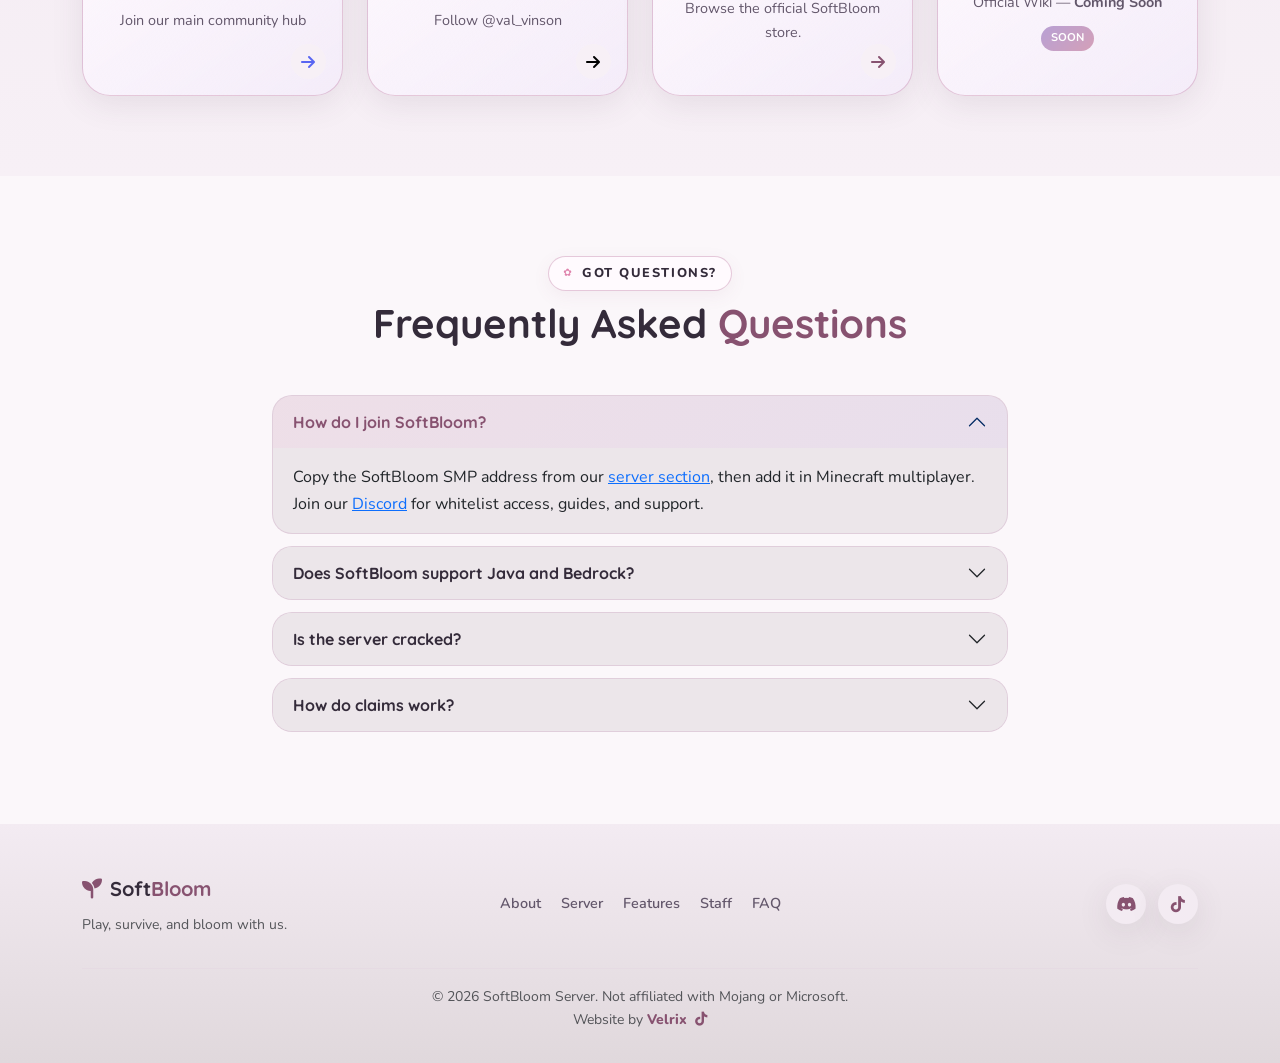
==== commit 61433cc7: "change purpur to papermc" ====
--- a/index.html
+++ b/index.html
@@ -168,7 +168,7 @@
                 </div>
                 <div class="col-lg-5">
                   <div class="server-info-panel">
-                    <div class="info-row"><span>Server version</span><strong>Purpur 1.21.11</strong></div>
+                    <div class="info-row"><span>Server version</span><strong>PaperMC 1.21.11</strong></div>
                     <div class="info-row"><span>Recommended Java</span><strong>1.21.11</strong></div>
                     <div class="info-row"><span>Bedrock</span><strong>Latest</strong></div>
 <p class="version-note"><i class="fa-solid fa-circle-info" aria-hidden="true"></i> Java versions above 1.21.11 can break the custom texture pack.</p>
--- a/css/style.css
+++ b/css/style.css
@@ -1921,3 +1921,29 @@
   .hero-banner-bg { width: 100%; height: 100%; object-fit: cover; object-position: center; }
   .hero-badge { bottom: .75rem; max-width: calc(100% - 1rem); font-size: .72rem; }
 }
+
+/* Fit staff portraits and cards to narrow phone columns. */
+@media (max-width: 575.98px) {
+  #staff .row > [class*="col-"] { min-width: 0; }
+  #staff .staff-card {
+    width: 100%;
+    min-width: 0;
+    padding: 1.2rem .55rem;
+  }
+  #staff .staff-avatar {
+    width: clamp(5.25rem, 34vw, 8.25rem);
+    height: clamp(5.25rem, 34vw, 8.25rem);
+    margin-bottom: .8rem;
+  }
+  #staff .staff-name { font-size: clamp(.95rem, 4.4vw, 1.1rem); overflow-wrap: anywhere; }
+  #staff .staff-role { font-size: clamp(.68rem, 3.2vw, .8rem); line-height: 1.35; overflow-wrap: anywhere; }
+  #staff .staff-badge { top: .55rem; right: .55rem; }
+  .container { --bs-gutter-x: 1.25rem; }
+  .row { --bs-gutter-x: 1rem; }
+  img, video, iframe { max-width: 100%; }
+}
+@media (max-width: 359.98px) {
+  #staff .staff-avatar { width: 5.25rem; height: 5.25rem; }
+  #staff .staff-card { padding-inline: .4rem; }
+  .section-title { font-size: clamp(1.5rem, 7vw, 2rem); }
+}
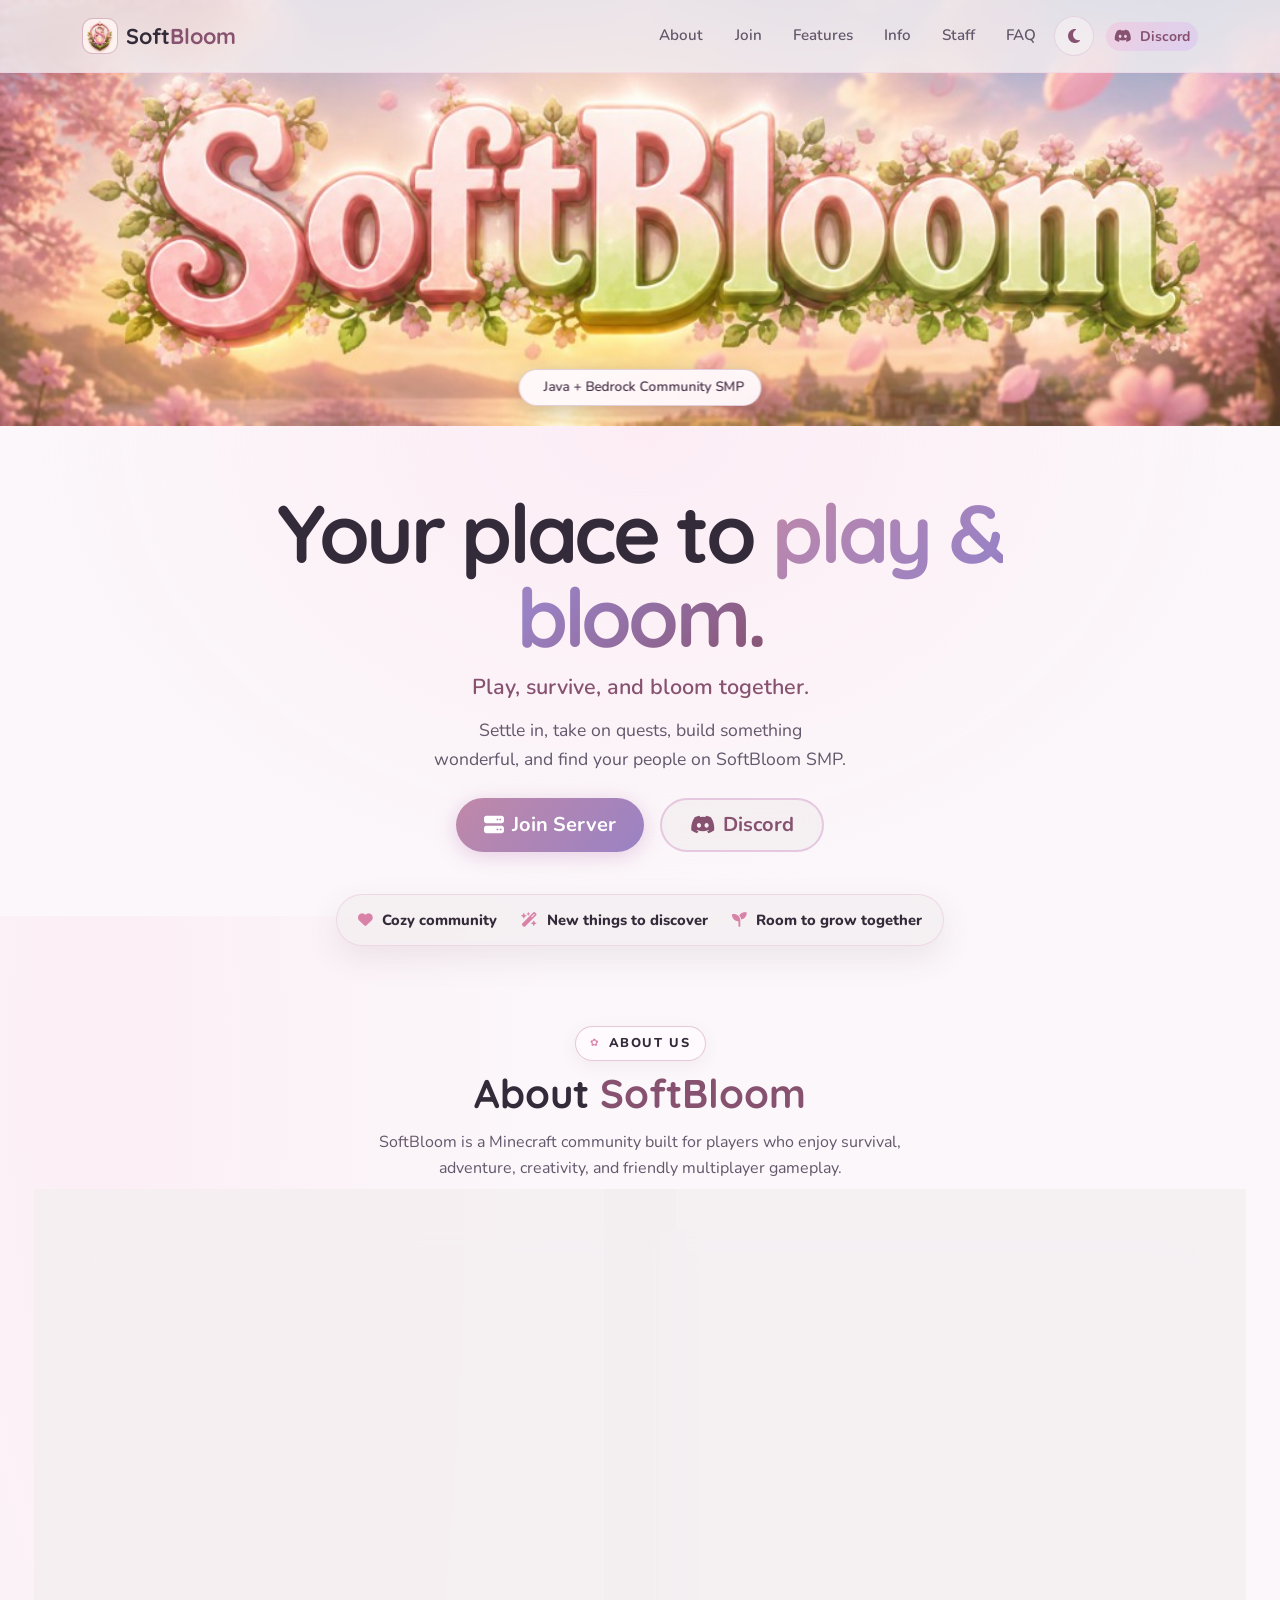
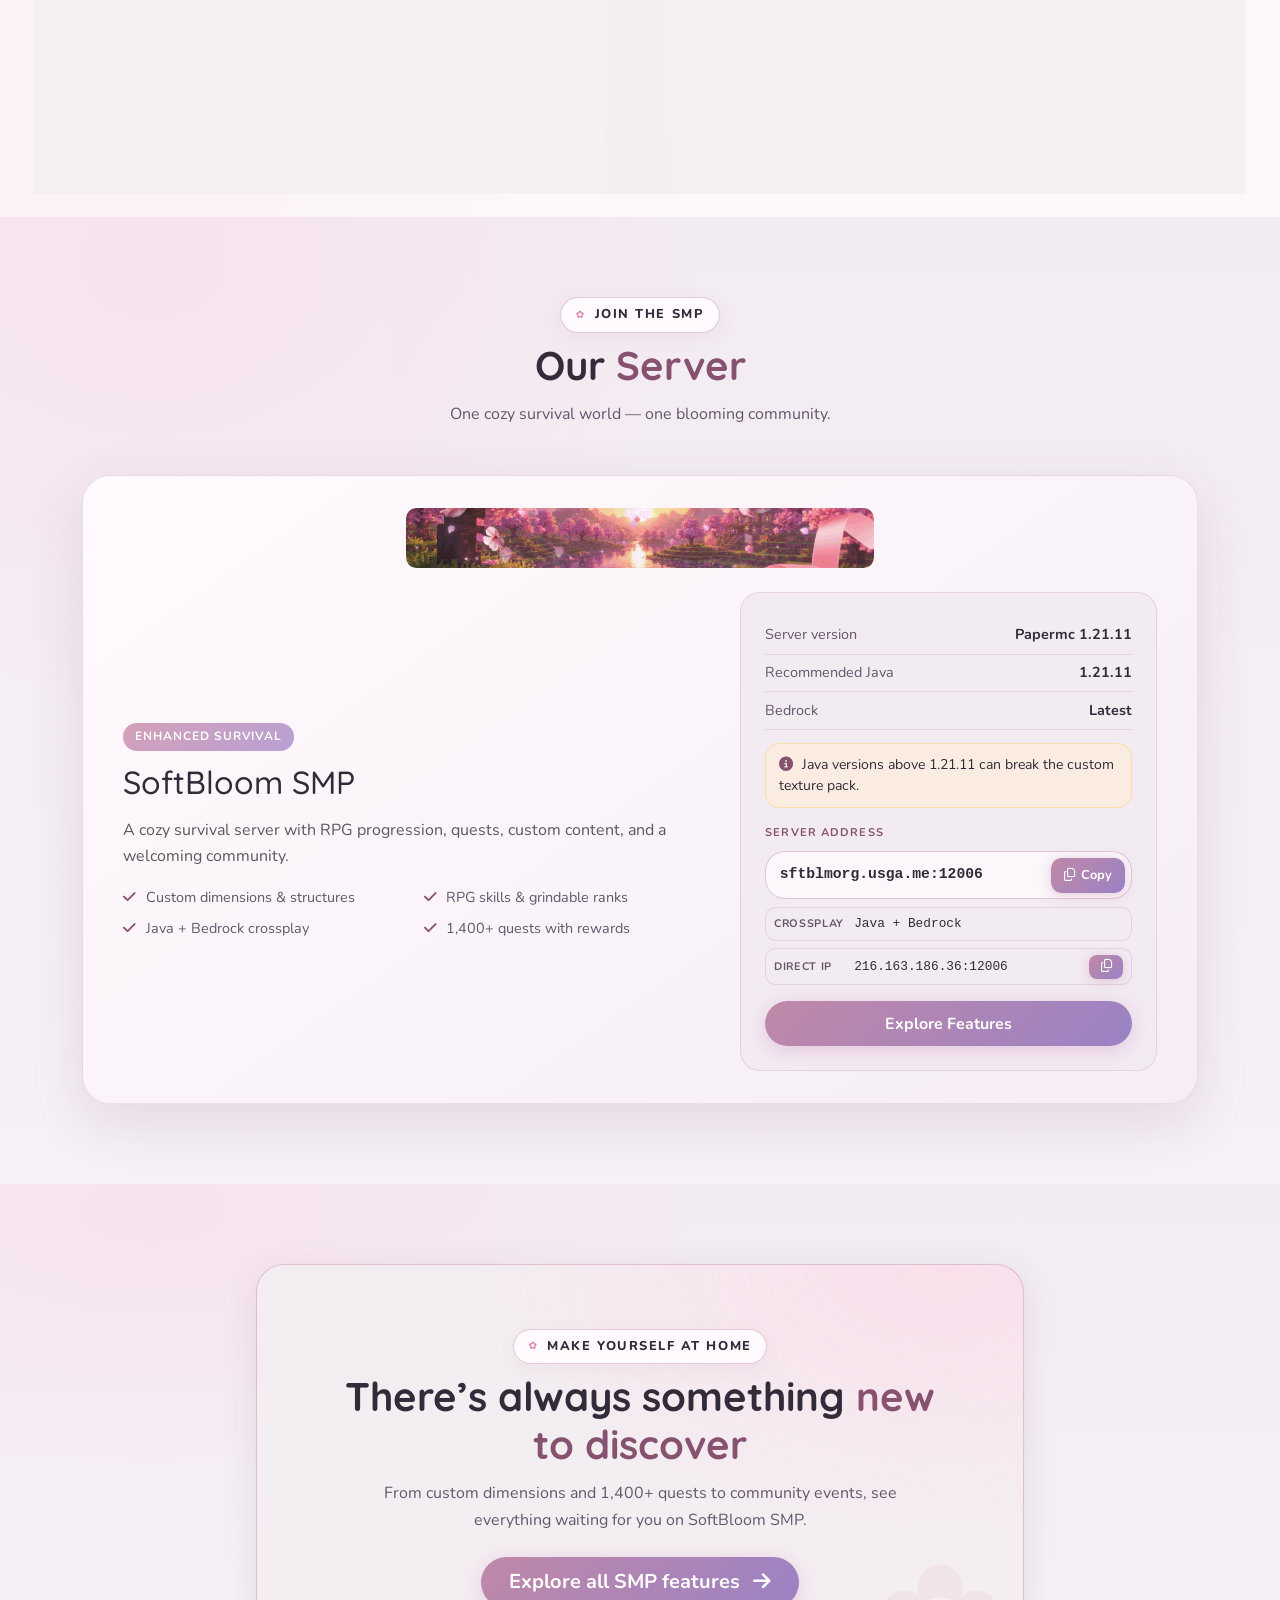
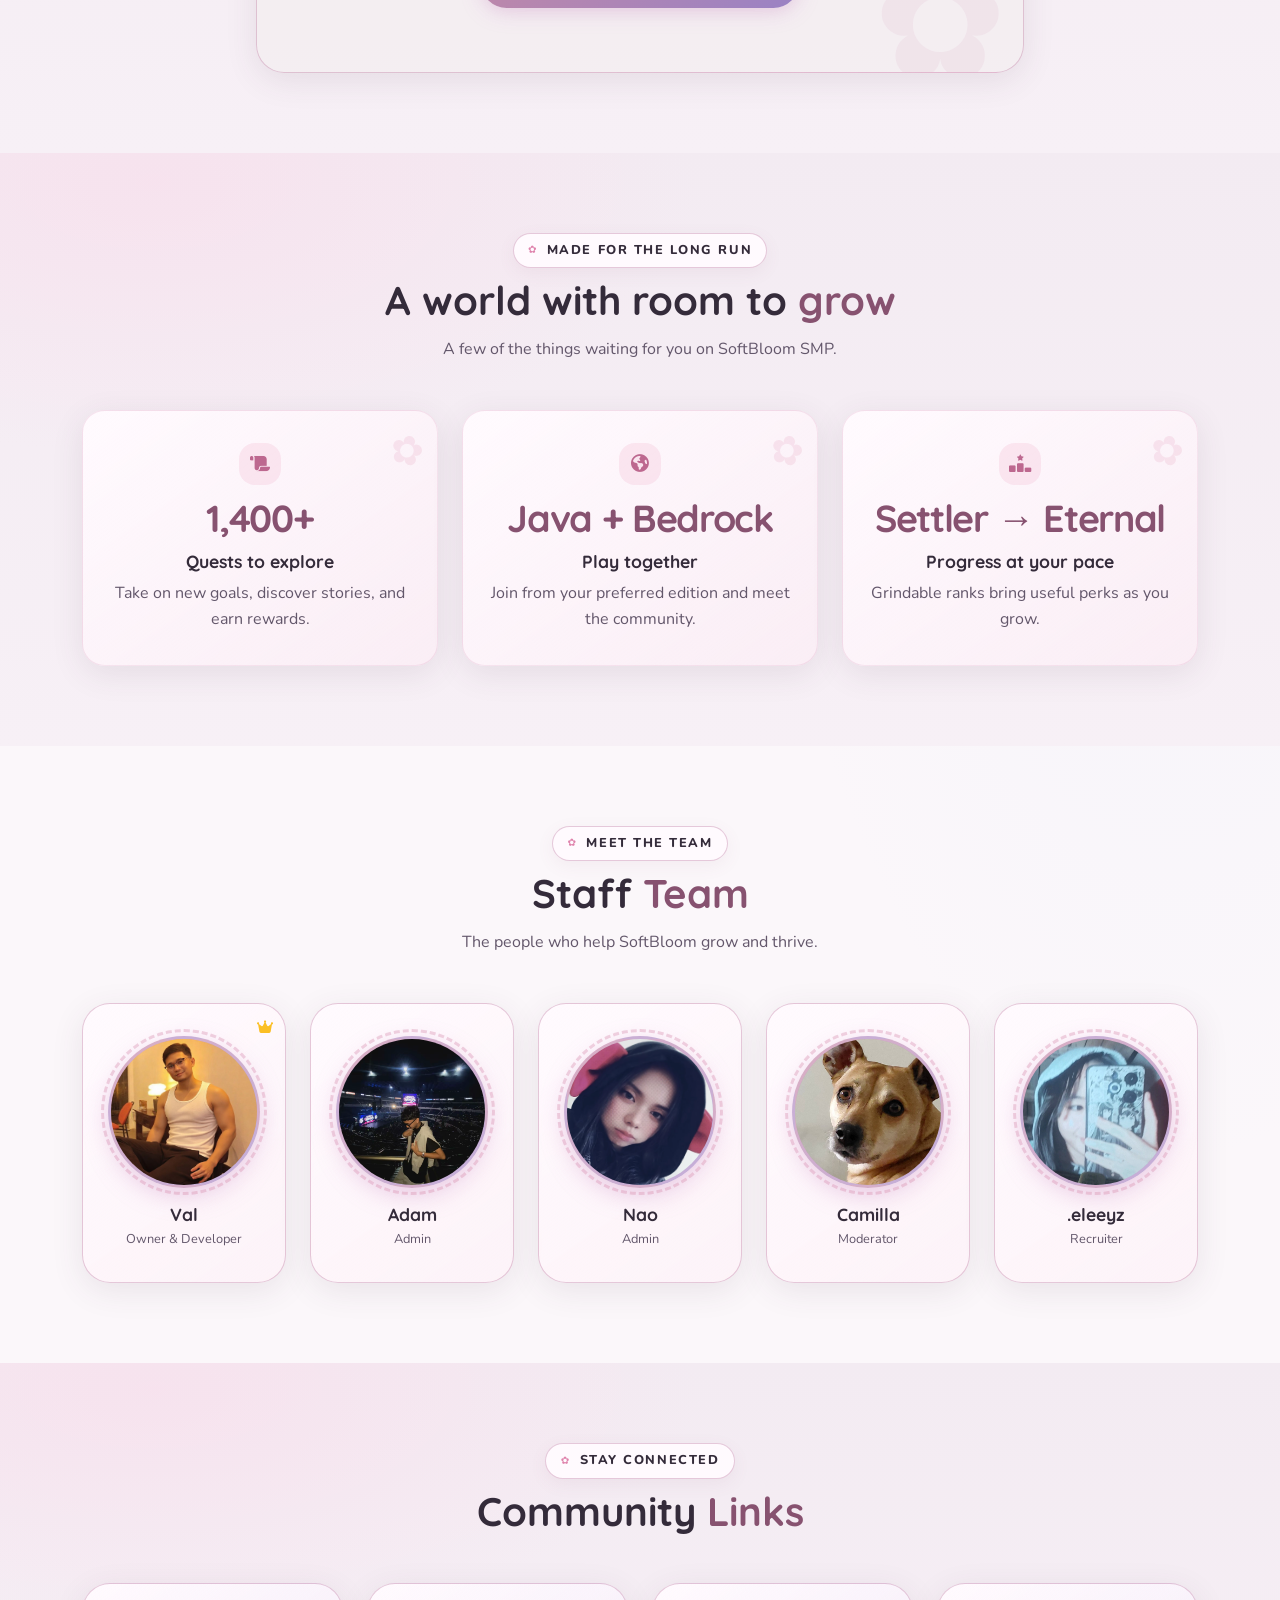
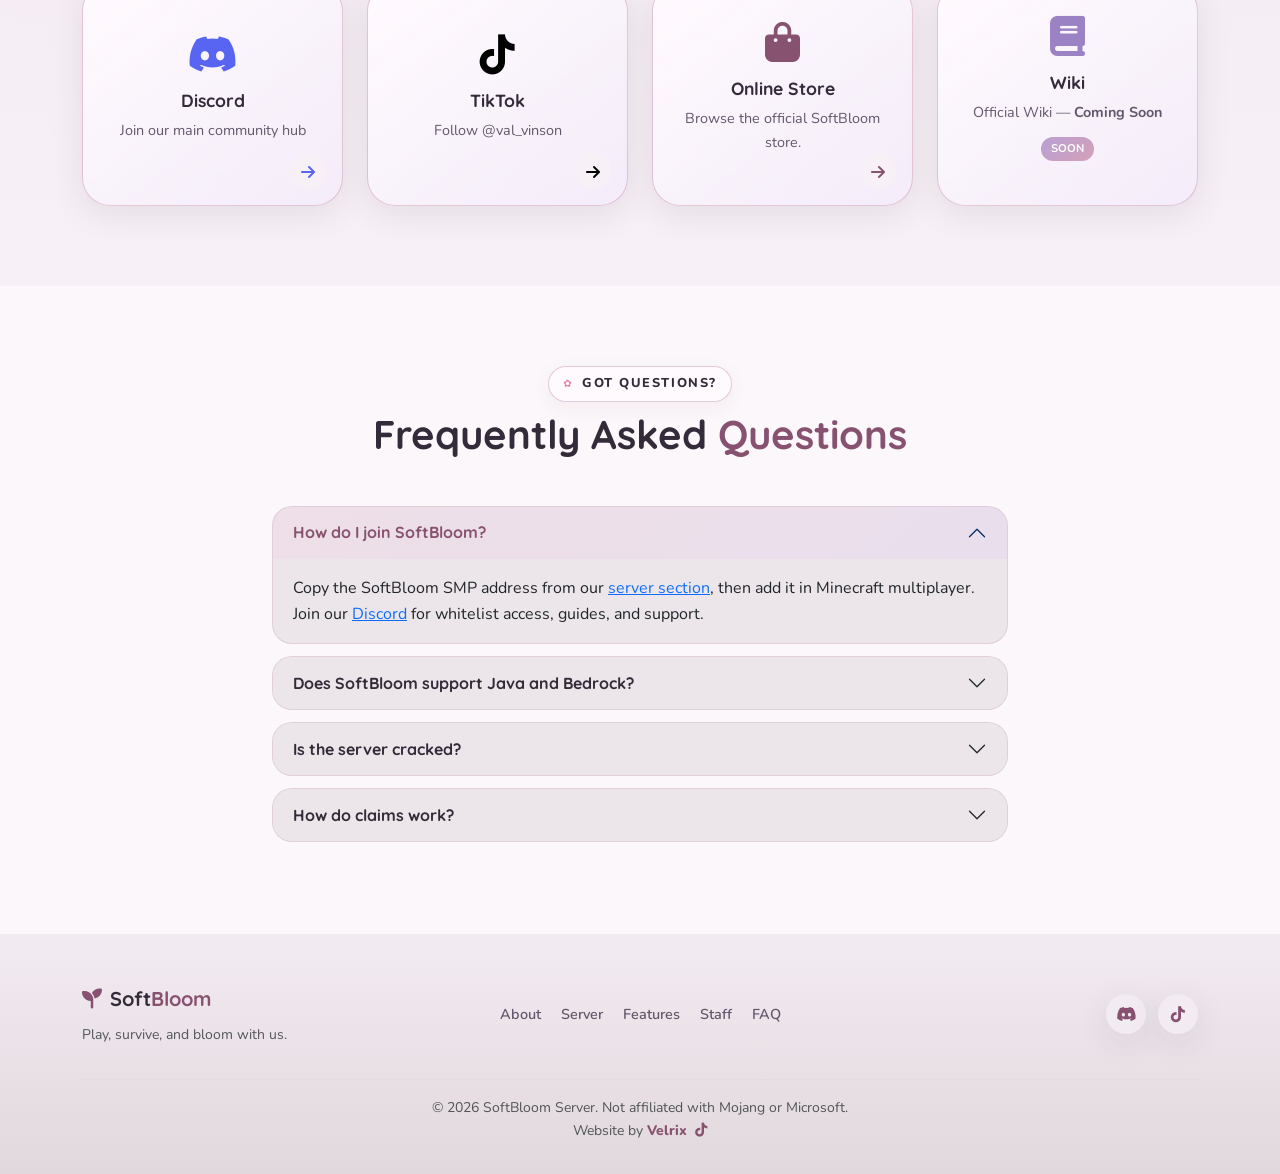
==== commit 984b009b: "added new logo, and gif" ====
--- a/index.html
+++ b/index.html
@@ -5,7 +5,7 @@
   <meta name="viewport" content="width=device-width, initial-scale=1.0">
   <meta name="description" content="Join SoftBloom SMP: a cozy, community-first Minecraft survival server with 1,400+ quests, custom worlds, Java and Bedrock crossplay, and more.">
   <title>SoftBloom SMP — Play, Survive, and Bloom Together</title>
-  <link rel="icon" href="logo/banner.png" type="image/png">
+  <link rel="icon" href="logo/SoftBloom_Logo2.png" type="image/png">
 
   <link rel="preconnect" href="https://fonts.googleapis.com">
   <link rel="preconnect" href="https://fonts.gstatic.com" crossorigin>
@@ -37,7 +37,7 @@
   <nav class="navbar navbar-expand-lg fixed-top glass-nav" id="mainNav">
     <div class="container">
       <a class="navbar-brand d-flex align-items-center gap-2" href="#hero">
-        <span class="brand-icon"><i class="fa-solid fa-seedling"></i></span>
+        <span class="brand-icon brand-logo-wrap"><img src="logo/SoftBloom_Logo2.png" class="brand-logo" alt="" aria-hidden="true"></span>
         <span class="brand-text">Soft<span class="text-accent">Bloom</span></span>
       </a>
       <button class="navbar-toggler border-0 shadow-none" type="button" data-bs-toggle="collapse" data-bs-target="#navMenu" aria-controls="navMenu" aria-expanded="false" aria-label="Toggle navigation">
@@ -70,7 +70,7 @@
   <!-- Hero -->
   <header id="hero" class="hero-section">
     <div class="hero-bg">
-      <img src="logo/banner.png" alt="SoftBloom floral server banner" class="hero-banner-bg" width="1920" height="600" loading="eager" fetchpriority="high">
+      <img src="logo/banner.png" alt="SoftBloom floral banner" class="hero-banner-bg" width="1920" height="600" loading="eager" fetchpriority="high">
       <span class="hero-badge"><i class="fa-solid fa-sparkles" aria-hidden="true"></i> Java + Bedrock Community SMP</span>
     </div>
   </header>
@@ -152,6 +152,7 @@
         <div data-aos="fade-up" data-aos-delay="150">
           <!-- SoftBloom SMP -->
             <div class="server-card server-card-featured">
+              <div class="server-card-banner-wrap"><img src="logo/softbloom.gif" alt="Animated SoftBloom banner" class="server-card-gif" width="468" height="60" loading="lazy"></div>
               <div class="row g-4 align-items-center">
                 <div class="col-lg-7">
                   <span class="server-badge">Enhanced Survival</span>
@@ -168,7 +169,7 @@
                 </div>
                 <div class="col-lg-5">
                   <div class="server-info-panel">
-                    <div class="info-row"><span>Server version</span><strong>PaperMC 1.21.11</strong></div>
+                    <div class="info-row"><span>Server version</span><strong>Papermc 1.21.11</strong></div>
                     <div class="info-row"><span>Recommended Java</span><strong>1.21.11</strong></div>
                     <div class="info-row"><span>Bedrock</span><strong>Latest</strong></div>
 <p class="version-note"><i class="fa-solid fa-circle-info" aria-hidden="true"></i> Java versions above 1.21.11 can break the custom texture pack.</p>
--- a/css/style.css
+++ b/css/style.css
@@ -1947,3 +1947,195 @@
   #staff .staff-card { padding-inline: .4rem; }
   .section-title { font-size: clamp(1.5rem, 7vw, 2rem); }
 }
+
+/* New animated banner and floral SoftBloom brand mark. */
+.brand-logo-wrap {
+  overflow: hidden;
+  padding: 0;
+  background: transparent;
+  border: 1px solid var(--card-border);
+}
+.brand-logo {
+  display: block;
+  width: 100%;
+  height: 100%;
+  object-fit: cover;
+  border-radius: inherit;
+}
+.hero-bg {
+  display: flex;
+  flex-direction: column;
+  align-items: center;
+  justify-content: flex-start;
+  width: 100%;
+  min-height: 0;
+  max-height: none;
+  aspect-ratio: auto;
+  overflow: visible;
+  padding: clamp(.5rem, 1.5vw, 1rem) 1rem .65rem;
+  background: var(--bg);
+}
+.hero-banner-bg {
+  position: static;
+  display: block;
+  width: min(100%, 936px);
+  height: auto;
+  max-height: none;
+  margin: 0 auto;
+  object-fit: contain;
+  object-position: center;
+}
+.hero-badge {
+  position: relative;
+  left: auto;
+  bottom: auto;
+  transform: none;
+  margin-top: .55rem;
+}
+@media (max-width: 767.98px) {
+  .hero-bg { aspect-ratio: auto; min-height: 0; padding: .5rem .75rem .4rem; }
+  .hero-banner-bg { width: min(100%, 936px); height: auto; }
+}
+@media (max-width: 575.98px) {
+  .hero-bg { aspect-ratio: auto; min-height: 0; max-height: none; padding: .35rem .5rem .35rem; }
+  .hero-banner-bg { width: 100%; height: auto; object-fit: contain; }
+  .hero-badge { font-size: .7rem; margin-top: .4rem; }
+}
+
+/* Offset the animated masthead below the fixed navigation and give it more room. */
+.hero-bg {
+  padding-top: clamp(5.25rem, 7vw, 6.25rem);
+}
+.hero-banner-bg {
+  width: min(100%, 1120px);
+}
+@media (max-width: 767.98px) {
+  .hero-bg { padding-top: 5rem; }
+  .hero-banner-bg { width: min(100%, 936px); }
+}
+@media (max-width: 575.98px) {
+  .hero-bg { padding-top: 4.75rem; }
+  .hero-banner-bg { width: 100%; }
+}
+
+/* Restore the crisp illustrated hero; keep the small animated banner in the SMP card. */
+.hero-bg {
+  display: block;
+  position: relative;
+  width: 100%;
+  aspect-ratio: 16 / 5;
+  min-height: 0;
+  max-height: none;
+  padding: 0;
+  overflow: hidden;
+  background: var(--hero-bg-fill);
+}
+.hero-banner-bg {
+  position: absolute;
+  inset: 0;
+  display: block;
+  width: min(100%, 1440px);
+  height: 100%;
+  margin: 0 auto;
+  object-fit: contain;
+  object-position: center top;
+}
+.hero-badge {
+  position: absolute;
+  left: 50%;
+  bottom: clamp(.6rem, 2.5vw, 1.25rem);
+  transform: translateX(-50%);
+  margin: 0;
+}
+.server-card-banner-wrap {
+  display: flex;
+  justify-content: center;
+  margin: 0 auto 1.5rem;
+}
+.server-card-gif {
+  display: block;
+  width: min(100%, 468px);
+  height: auto;
+  border-radius: .65rem;
+}
+@media (max-width: 767.98px) {
+  .hero-bg { aspect-ratio: 16 / 7; }
+  .hero-banner-bg { width: 100%; height: 100%; object-fit: cover; }
+}
+@media (max-width: 575.98px) {
+  .hero-bg { aspect-ratio: 1.75 / 1; min-height: 0; max-height: 340px; }
+  .hero-banner-bg { object-fit: cover; }
+  .hero-badge { bottom: .65rem; font-size: .7rem; }
+  .server-card-banner-wrap { margin-bottom: 1rem; }
+}
+
+/* Let the original banner image itself set the hero height and reach both viewport edges. */
+.hero-section { width: 100%; margin: 0; padding: 0; }
+.hero-bg {
+  width: 100%;
+  height: auto;
+  aspect-ratio: auto;
+  min-height: 0;
+  max-height: none;
+  padding: 0;
+  overflow: hidden;
+}
+.hero-banner-bg {
+  position: static;
+  display: block;
+  width: 100%;
+  max-width: none;
+  height: auto;
+  margin: 0;
+  object-fit: contain;
+}
+.hero-badge {
+  position: absolute;
+  left: 50%;
+  bottom: clamp(.5rem, 2.5vw, 1.25rem);
+  transform: translateX(-50%);
+}
+@media (max-width: 767.98px) {
+  .hero-bg { aspect-ratio: auto; }
+  .hero-banner-bg { width: 100%; height: auto; object-fit: contain; }
+}
+@media (max-width: 575.98px) {
+  .hero-bg { aspect-ratio: auto; min-height: 0; max-height: none; padding: 0; }
+  .hero-banner-bg { width: 100%; height: auto; object-fit: contain; }
+  .hero-badge { bottom: .45rem; }
+}
+
+/* Keep the mobile canvas and full-width page sections aligned to the viewport. */
+html, body {
+  width: 100%;
+  max-width: 100%;
+  min-width: 0;
+}
+@media (max-width: 767.98px) {
+  #hero,
+  #hero .hero-bg,
+  .hero-intro,
+  main,
+  main > section {
+    width: 100vw;
+    max-width: 100vw;
+    margin-right: 0;
+    margin-left: calc(50% - 50vw);
+    box-sizing: border-box;
+  }
+  #hero .hero-banner-bg { width: 100%; max-width: none; }
+  .hero-intro > .container,
+  main > section > .container { width: 100%; max-width: 100%; }
+}
+@media (max-width: 575.98px) {
+  .hero-intro { overflow-x: clip; }
+  main > section { overflow-x: clip; }
+}
+
+/* Leave room for the fixed mobile navbar before the hero artwork begins. */
+@media (max-width: 767.98px) {
+  #hero.hero-section { padding-top: 4.75rem; }
+}
+@media (max-width: 575.98px) {
+  #hero.hero-section { padding-top: 4.5rem; }
+}
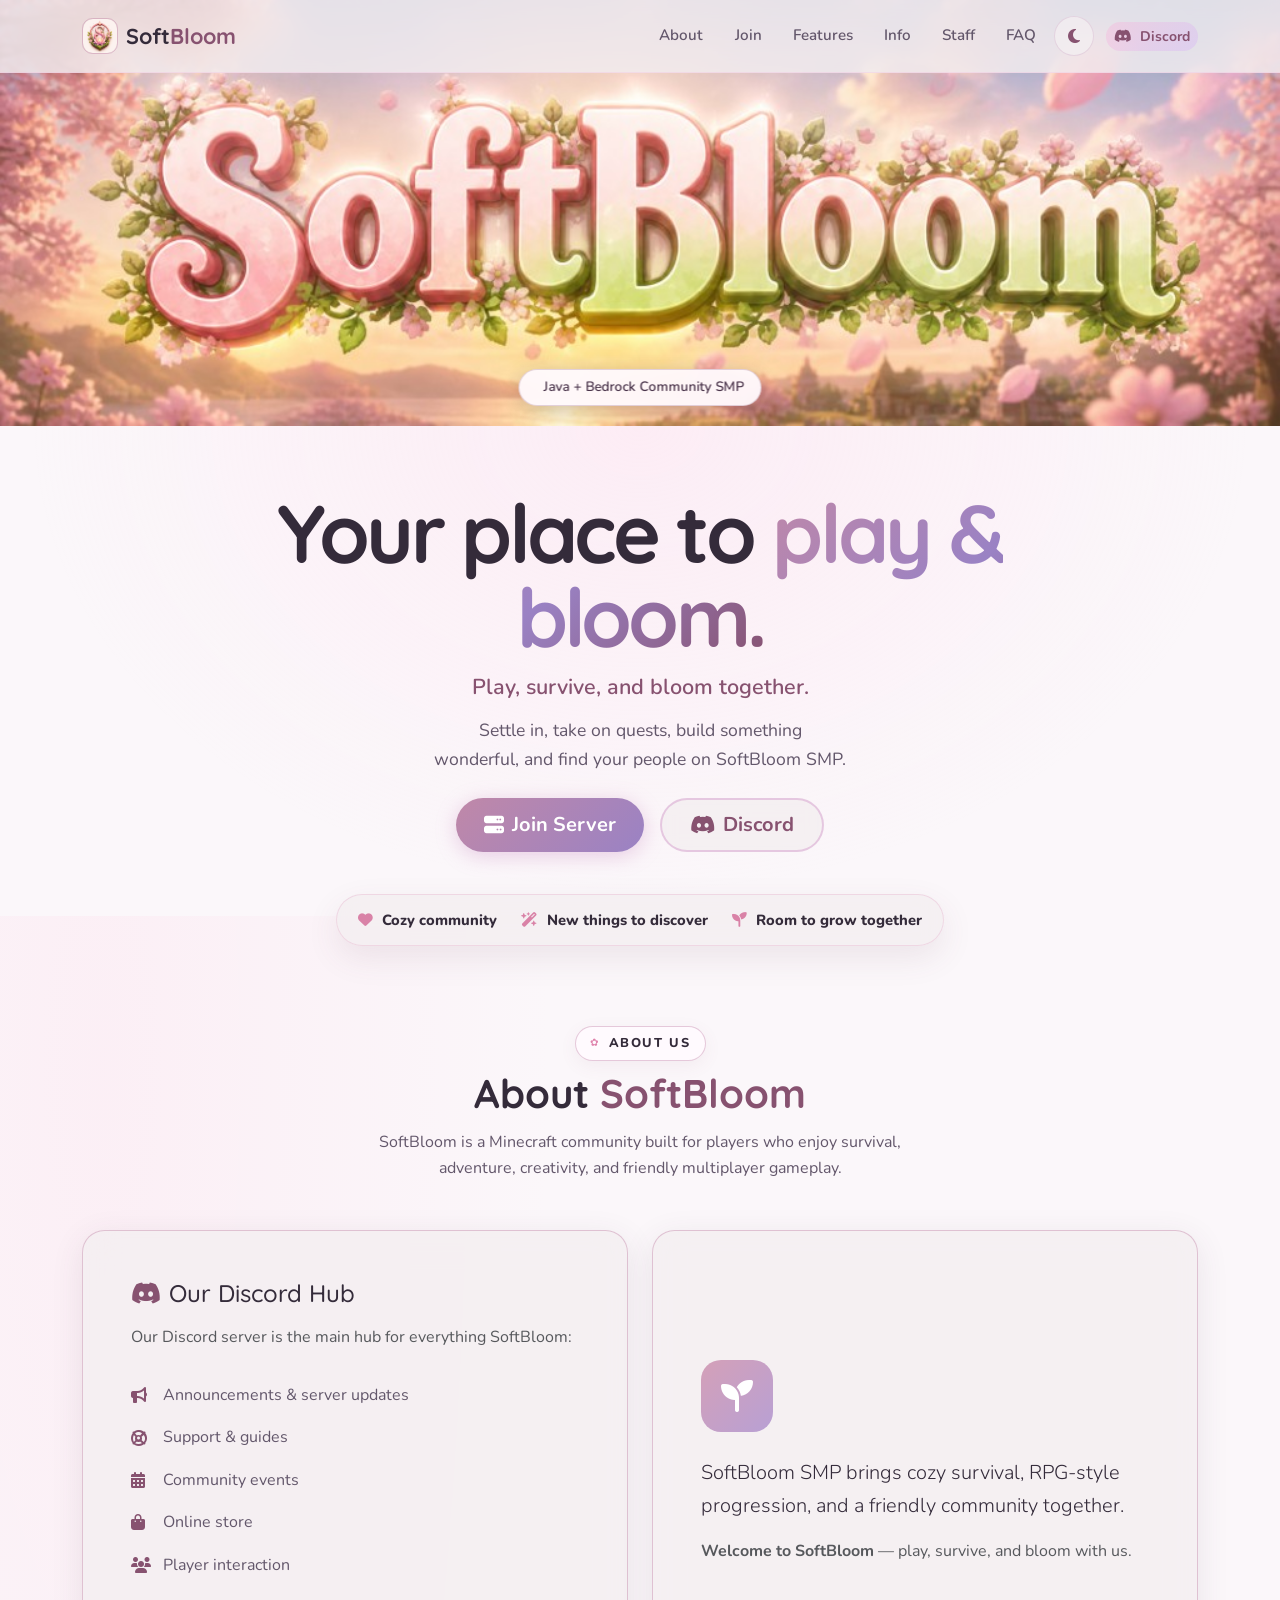
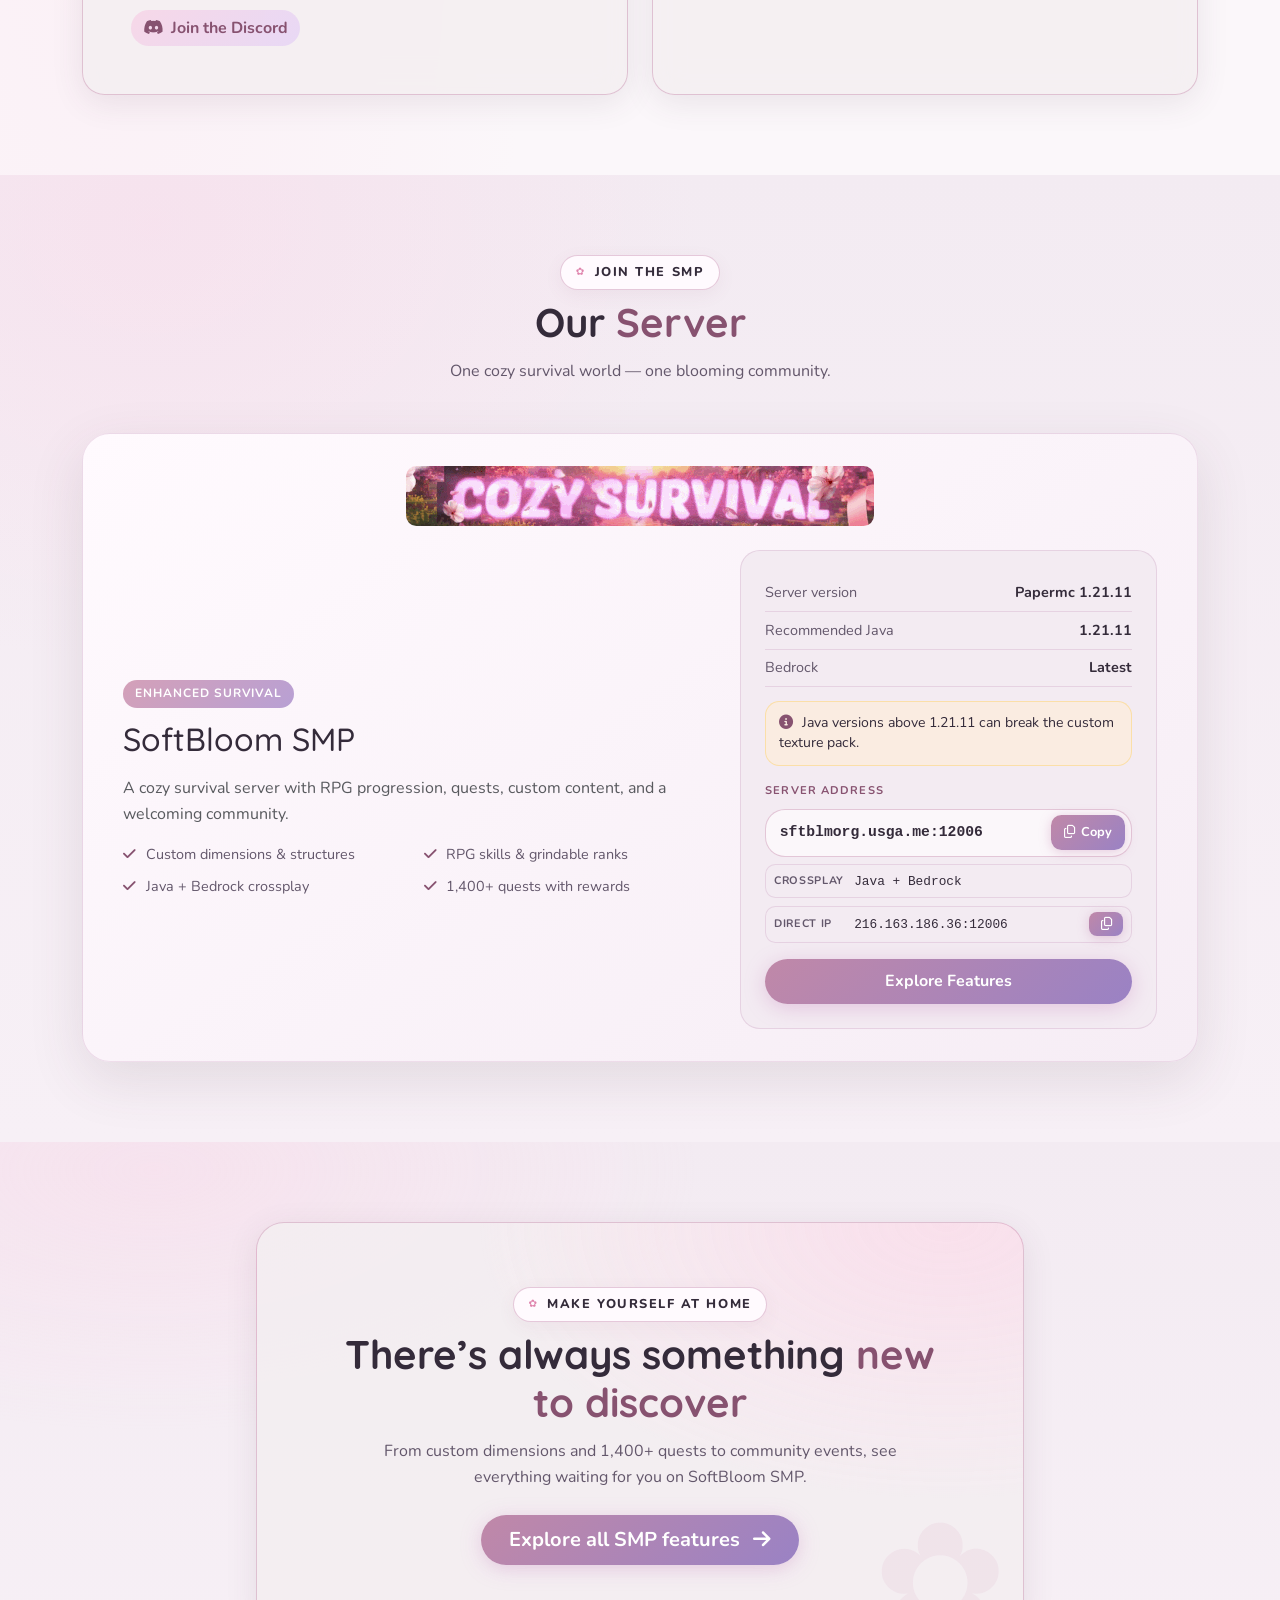
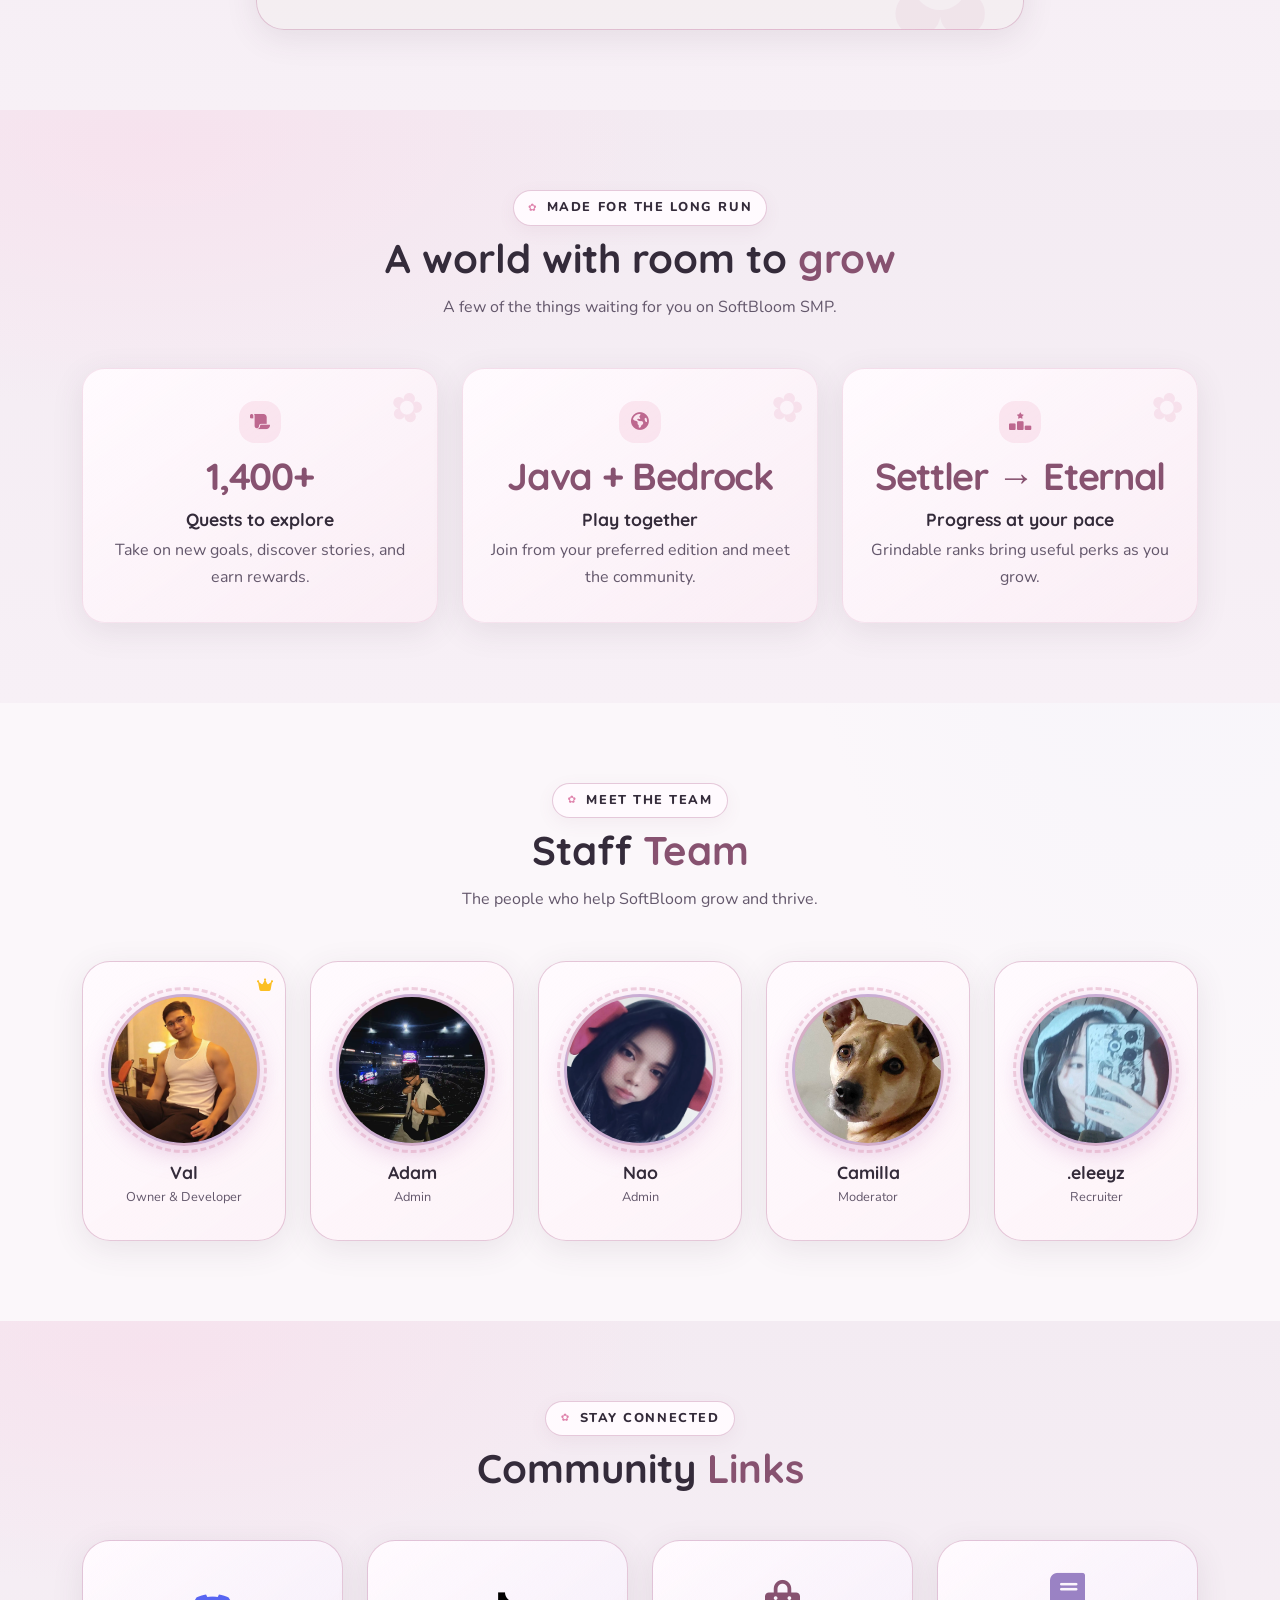
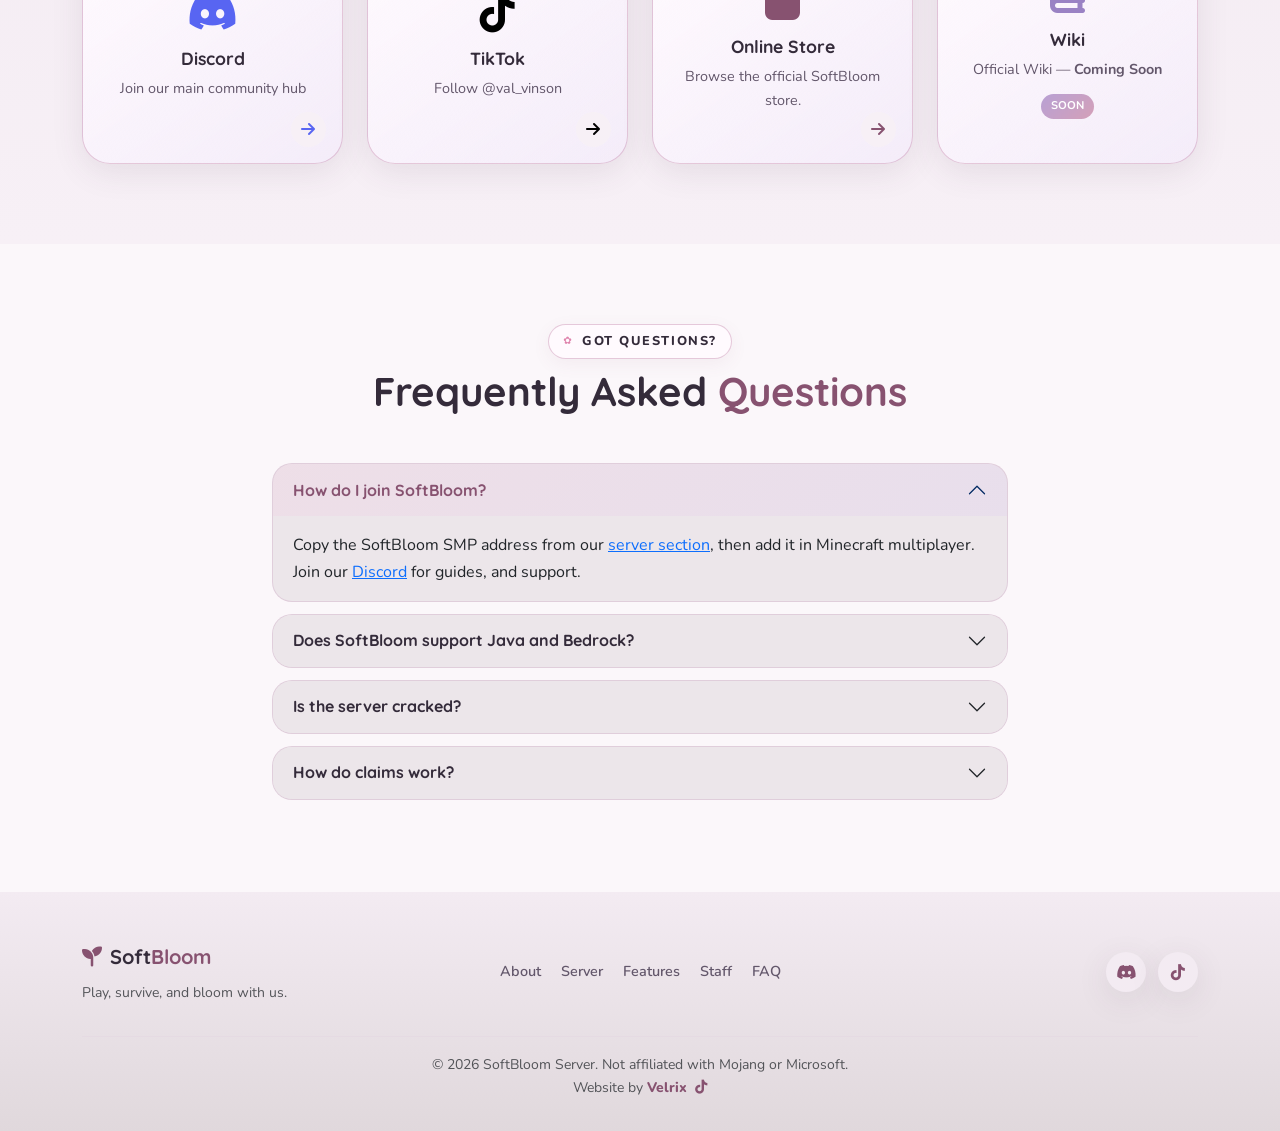
==== commit 3c7b85c8: "removing whitelist" ====
--- a/index.html
+++ b/index.html
@@ -1,493 +1,492 @@
-<!DOCTYPE html>
-<html lang="en" data-theme="light">
-<head>
-  <meta charset="UTF-8">
-  <meta name="viewport" content="width=device-width, initial-scale=1.0">
-  <meta name="description" content="Join SoftBloom SMP: a cozy, community-first Minecraft survival server with 1,400+ quests, custom worlds, Java and Bedrock crossplay, and more.">
-  <title>SoftBloom SMP — Play, Survive, and Bloom Together</title>
-  <link rel="icon" href="logo/SoftBloom_Logo2.png" type="image/png">
-
-  <link rel="preconnect" href="https://fonts.googleapis.com">
-  <link rel="preconnect" href="https://fonts.gstatic.com" crossorigin>
-  <link href="https://fonts.googleapis.com/css2?family=Nunito:wght@400;600;700;800&family=Quicksand:wght@500;600;700&display=swap" rel="stylesheet">
-
-  <link href="https://cdn.jsdelivr.net/npm/bootstrap@5.3.3/dist/css/bootstrap.min.css" rel="stylesheet" integrity="sha384-QWTKZyjpPEjISv5WaRU9OFeRpok6YctnYmDr5pNlyT2bRjXh0JMhjY6hW+ALEwIH" crossorigin="anonymous">
-  <link href="https://cdn.jsdelivr.net/npm/aos@2.3.4/dist/aos.css" rel="stylesheet">
-  <link href="https://cdnjs.cloudflare.com/ajax/libs/font-awesome/6.5.2/css/all.min.css" rel="stylesheet">
-
-  <link rel="stylesheet" href="css/style.css">
-  <meta name="color-scheme" content="light dark">
-  <meta name="theme-color" content="#fbf7fa">
-  <script>
-    (function () {
-      var stored = localStorage.getItem("softbloom-theme");
-      var prefersDark = window.matchMedia("(prefers-color-scheme: dark)").matches;
-      var theme = stored === "dark" || stored === "light" ? stored : prefersDark ? "dark" : "light";
-      document.documentElement.setAttribute("data-theme", theme);
-    })();
-  </script>
-</head>
-<body>
-
-  <div class="scroll-progress" aria-hidden="true"></div>
-  <div class="petal-layer" aria-hidden="true"></div>
-  <div class="particle-field" aria-hidden="true"></div>
-
-  <!-- Navbar -->
-  <nav class="navbar navbar-expand-lg fixed-top glass-nav" id="mainNav">
-    <div class="container">
-      <a class="navbar-brand d-flex align-items-center gap-2" href="#hero">
-        <span class="brand-icon brand-logo-wrap"><img src="logo/SoftBloom_Logo2.png" class="brand-logo" alt="" aria-hidden="true"></span>
-        <span class="brand-text">Soft<span class="text-accent">Bloom</span></span>
-      </a>
-      <button class="navbar-toggler border-0 shadow-none" type="button" data-bs-toggle="collapse" data-bs-target="#navMenu" aria-controls="navMenu" aria-expanded="false" aria-label="Toggle navigation">
-        <span class="navbar-toggler-icon"></span>
-      </button>
-      <div class="collapse navbar-collapse" id="navMenu">
-        <ul class="navbar-nav ms-auto align-items-lg-center gap-lg-1">
-          <li class="nav-item"><a class="nav-link" href="#about">About</a></li>
-          <li class="nav-item"><a class="nav-link" href="#servers">Join</a></li>
-          <li class="nav-item"><a class="nav-link" href="features.html">Features</a></li>
-          <li class="nav-item"><a class="nav-link" href="#info">Info</a></li>
-          <li class="nav-item"><a class="nav-link" href="#staff">Staff</a></li>
-          <li class="nav-item"><a class="nav-link" href="#faq">FAQ</a></li>
-          <li class="nav-item">
-            <button type="button" class="btn btn-theme-toggle" id="themeToggle" aria-label="Switch to dark mode" title="Toggle dark mode">
-              <i class="fa-solid fa-moon theme-icon-dark" aria-hidden="true"></i>
-              <i class="fa-solid fa-sun theme-icon-light" aria-hidden="true"></i>
-            </button>
-          </li>
-          <li class="nav-item ms-lg-2">
-            <a class="btn btn-soft btn-sm" href="https://dsc.gg/softbloom" target="_blank" rel="noopener noreferrer">
-              <i class="fa-brands fa-discord me-1"></i> Discord
-            </a>
-          </li>
-        </ul>
-      </div>
-    </div>
-  </nav>
-
-  <!-- Hero -->
-  <header id="hero" class="hero-section">
-    <div class="hero-bg">
-      <img src="logo/banner.png" alt="SoftBloom floral banner" class="hero-banner-bg" width="1920" height="600" loading="eager" fetchpriority="high">
-      <span class="hero-badge"><i class="fa-solid fa-sparkles" aria-hidden="true"></i> Java + Bedrock Community SMP</span>
-    </div>
-  </header>
-
-  <section class="hero-intro">
-    <div class="container hero-content">
-      <div class="row justify-content-center text-center">
-        <div class="col-lg-10" data-aos="fade-up" data-aos-duration="900">
-          <h1 class="hero-title"><span class="visually-hidden">SoftBloom SMP: </span>Your place to <span class="gradient-text">play &amp; bloom.</span></h1>
-          <p class="hero-tagline lead">Play, survive, and bloom together.</p>
-          <p class="hero-desc mx-auto">Settle in, take on quests, build something wonderful, and find your people on SoftBloom SMP.</p>
-          <div class="hero-actions d-flex flex-wrap justify-content-center gap-3 mt-4">
-            <a href="#servers" class="btn btn-primary-soft btn-lg"><i class="fa-solid fa-server me-2" aria-hidden="true"></i>Join Server</a>
-            <a href="https://dsc.gg/softbloom" class="btn btn-outline-soft btn-lg" target="_blank" rel="noopener noreferrer"><i class="fa-brands fa-discord me-2" aria-hidden="true"></i>Discord</a>
-          </div>
-        </div>
-      </div>
-    </div>
-  </section>
-
-<div class="bloom-ribbon container" aria-label="SoftBloom community highlights"><span><i class="fa-solid fa-heart" aria-hidden="true"></i> Cozy community</span><span><i class="fa-solid fa-wand-magic-sparkles" aria-hidden="true"></i> New things to discover</span><span><i class="fa-solid fa-seedling" aria-hidden="true"></i> Room to grow together</span></div>
-
-<main>
-
-    <!-- About -->
-    <section id="about" class="section-padding">
-      <div class="container">
-        <div class="section-header text-center mb-5" data-aos="fade-up">
-          <span class="section-label">About Us</span>
-          <h2 class="section-title">About <span class="text-accent">SoftBloom</span></h2>
-          <p class="section-subtitle mx-auto">
-            SoftBloom is a Minecraft community built for players who enjoy survival, adventure, creativity, and friendly multiplayer gameplay.
-          </p>
-        </div>
-        <div class="row g-4 align-items-stretch">
-          <div class="col-lg-6" data-aos="fade-right" data-aos-delay="100">
-            <div class="glass-card h-100 p-4 p-lg-5">
-              <h3 class="h4 mb-3"><i class="fa-brands fa-discord text-accent me-2"></i>Our Discord Hub</h3>
-              <p class="text-muted mb-4">Our Discord server is the main hub for everything SoftBloom:</p>
-              <ul class="feature-list">
-                <li><i class="fa-solid fa-bullhorn"></i> Announcements & server updates</li>
-                <li><i class="fa-solid fa-life-ring"></i> Support & guides</li>
-                <li><i class="fa-solid fa-list-check"></i> Whitelist access</li>
-                <li><i class="fa-solid fa-calendar-days"></i> Community events</li>
-                <li><i class="fa-solid fa-bag-shopping"></i> Online store</li>
-                <li><i class="fa-solid fa-users"></i> Player interaction</li>
-              </ul>
-              <a class="btn btn-soft mt-4" href="https://dsc.gg/softbloom" target="_blank" rel="noopener noreferrer">
-                <i class="fa-brands fa-discord me-2" aria-hidden="true"></i>Join the Discord
-              </a>
-            </div>
-          </div>
-          <div class="col-lg-6" data-aos="fade-left" data-aos-delay="200">
-            <div class="glass-card h-100 p-4 p-lg-5 d-flex flex-column justify-content-center text-center text-lg-start">
-              <div class="about-icon-wrap mx-auto mx-lg-0 mb-4">
-                <i class="fa-solid fa-seedling"></i>
-              </div>
-              <p class="lead mb-3">
-                SoftBloom SMP brings cozy survival, RPG-style progression, and a friendly community together.
-              </p>
-              <p class="text-muted mb-0">
-                <strong>Welcome to SoftBloom</strong> — play, survive, and bloom with us.
-              </p>
-            </div>
-          </div>
-        </div>
-      </div>
-    </section>
-
-    <!-- Server Overview -->
-    <section id="servers" class="section-padding section-alt">
-      <div class="container">
-        <div class="section-header text-center mb-5" data-aos="fade-up">
-          <span class="section-label">Join the SMP</span>
-          <h2 class="section-title">Our <span class="text-accent">Server</span></h2>
-          <p class="section-subtitle mx-auto">One cozy survival world — one blooming community.</p>
-        </div>
-
-        <div data-aos="fade-up" data-aos-delay="150">
-          <!-- SoftBloom SMP -->
-            <div class="server-card server-card-featured">
+<!DOCTYPE html>
+<html lang="en" data-theme="light">
+<head>
+  <meta charset="UTF-8">
+  <meta name="viewport" content="width=device-width, initial-scale=1.0">
+  <meta name="description" content="Join SoftBloom SMP: a cozy, community-first Minecraft survival server with 1,400+ quests, custom worlds, Java and Bedrock crossplay, and more.">
+  <title>SoftBloom SMP — Play, Survive, and Bloom Together</title>
+  <link rel="icon" href="logo/SoftBloom_Logo2.png" type="image/png">
+
+  <link rel="preconnect" href="https://fonts.googleapis.com">
+  <link rel="preconnect" href="https://fonts.gstatic.com" crossorigin>
+  <link href="https://fonts.googleapis.com/css2?family=Nunito:wght@400;600;700;800&family=Quicksand:wght@500;600;700&display=swap" rel="stylesheet">
+
+  <link href="https://cdn.jsdelivr.net/npm/bootstrap@5.3.3/dist/css/bootstrap.min.css" rel="stylesheet" integrity="sha384-QWTKZyjpPEjISv5WaRU9OFeRpok6YctnYmDr5pNlyT2bRjXh0JMhjY6hW+ALEwIH" crossorigin="anonymous">
+  <link href="https://cdn.jsdelivr.net/npm/aos@2.3.4/dist/aos.css" rel="stylesheet">
+  <link href="https://cdnjs.cloudflare.com/ajax/libs/font-awesome/6.5.2/css/all.min.css" rel="stylesheet">
+
+  <link rel="stylesheet" href="css/style.css">
+  <meta name="color-scheme" content="light dark">
+  <meta name="theme-color" content="#fbf7fa">
+  <script>
+    (function () {
+      var stored = localStorage.getItem("softbloom-theme");
+      var prefersDark = window.matchMedia("(prefers-color-scheme: dark)").matches;
+      var theme = stored === "dark" || stored === "light" ? stored : prefersDark ? "dark" : "light";
+      document.documentElement.setAttribute("data-theme", theme);
+    })();
+  </script>
+</head>
+<body>
+
+  <div class="scroll-progress" aria-hidden="true"></div>
+  <div class="petal-layer" aria-hidden="true"></div>
+  <div class="particle-field" aria-hidden="true"></div>
+
+  <!-- Navbar -->
+  <nav class="navbar navbar-expand-lg fixed-top glass-nav" id="mainNav">
+    <div class="container">
+      <a class="navbar-brand d-flex align-items-center gap-2" href="#hero">
+        <span class="brand-icon brand-logo-wrap"><img src="logo/SoftBloom_Logo2.png" class="brand-logo" alt="" aria-hidden="true"></span>
+        <span class="brand-text">Soft<span class="text-accent">Bloom</span></span>
+      </a>
+      <button class="navbar-toggler border-0 shadow-none" type="button" data-bs-toggle="collapse" data-bs-target="#navMenu" aria-controls="navMenu" aria-expanded="false" aria-label="Toggle navigation">
+        <span class="navbar-toggler-icon"></span>
+      </button>
+      <div class="collapse navbar-collapse" id="navMenu">
+        <ul class="navbar-nav ms-auto align-items-lg-center gap-lg-1">
+          <li class="nav-item"><a class="nav-link" href="#about">About</a></li>
+          <li class="nav-item"><a class="nav-link" href="#servers">Join</a></li>
+          <li class="nav-item"><a class="nav-link" href="features.html">Features</a></li>
+          <li class="nav-item"><a class="nav-link" href="#info">Info</a></li>
+          <li class="nav-item"><a class="nav-link" href="#staff">Staff</a></li>
+          <li class="nav-item"><a class="nav-link" href="#faq">FAQ</a></li>
+          <li class="nav-item">
+            <button type="button" class="btn btn-theme-toggle" id="themeToggle" aria-label="Switch to dark mode" title="Toggle dark mode">
+              <i class="fa-solid fa-moon theme-icon-dark" aria-hidden="true"></i>
+              <i class="fa-solid fa-sun theme-icon-light" aria-hidden="true"></i>
+            </button>
+          </li>
+          <li class="nav-item ms-lg-2">
+            <a class="btn btn-soft btn-sm" href="https://dsc.gg/softbloom" target="_blank" rel="noopener noreferrer">
+              <i class="fa-brands fa-discord me-1"></i> Discord
+            </a>
+          </li>
+        </ul>
+      </div>
+    </div>
+  </nav>
+
+  <!-- Hero -->
+  <header id="hero" class="hero-section">
+    <div class="hero-bg">
+      <img src="logo/banner.png" alt="SoftBloom floral banner" class="hero-banner-bg" width="1920" height="600" loading="eager" fetchpriority="high">
+      <span class="hero-badge"><i class="fa-solid fa-sparkles" aria-hidden="true"></i> Java + Bedrock Community SMP</span>
+    </div>
+  </header>
+
+  <section class="hero-intro">
+    <div class="container hero-content">
+      <div class="row justify-content-center text-center">
+        <div class="col-lg-10" data-aos="fade-up" data-aos-duration="900">
+          <h1 class="hero-title"><span class="visually-hidden">SoftBloom SMP: </span>Your place to <span class="gradient-text">play &amp; bloom.</span></h1>
+          <p class="hero-tagline lead">Play, survive, and bloom together.</p>
+          <p class="hero-desc mx-auto">Settle in, take on quests, build something wonderful, and find your people on SoftBloom SMP.</p>
+          <div class="hero-actions d-flex flex-wrap justify-content-center gap-3 mt-4">
+            <a href="#servers" class="btn btn-primary-soft btn-lg"><i class="fa-solid fa-server me-2" aria-hidden="true"></i>Join Server</a>
+            <a href="https://dsc.gg/softbloom" class="btn btn-outline-soft btn-lg" target="_blank" rel="noopener noreferrer"><i class="fa-brands fa-discord me-2" aria-hidden="true"></i>Discord</a>
+          </div>
+        </div>
+      </div>
+    </div>
+  </section>
+
+<div class="bloom-ribbon container" aria-label="SoftBloom community highlights"><span><i class="fa-solid fa-heart" aria-hidden="true"></i> Cozy community</span><span><i class="fa-solid fa-wand-magic-sparkles" aria-hidden="true"></i> New things to discover</span><span><i class="fa-solid fa-seedling" aria-hidden="true"></i> Room to grow together</span></div>
+
+<main>
+
+    <!-- About -->
+    <section id="about" class="section-padding">
+      <div class="container">
+        <div class="section-header text-center mb-5" data-aos="fade-up">
+          <span class="section-label">About Us</span>
+          <h2 class="section-title">About <span class="text-accent">SoftBloom</span></h2>
+          <p class="section-subtitle mx-auto">
+            SoftBloom is a Minecraft community built for players who enjoy survival, adventure, creativity, and friendly multiplayer gameplay.
+          </p>
+        </div>
+        <div class="row g-4 align-items-stretch">
+          <div class="col-lg-6" data-aos="fade-right" data-aos-delay="100">
+            <div class="glass-card h-100 p-4 p-lg-5">
+              <h3 class="h4 mb-3"><i class="fa-brands fa-discord text-accent me-2"></i>Our Discord Hub</h3>
+              <p class="text-muted mb-4">Our Discord server is the main hub for everything SoftBloom:</p>
+              <ul class="feature-list">
+                <li><i class="fa-solid fa-bullhorn"></i> Announcements & server updates</li>
+                <li><i class="fa-solid fa-life-ring"></i> Support & guides</li>
+                <li><i class="fa-solid fa-calendar-days"></i> Community events</li>
+                <li><i class="fa-solid fa-bag-shopping"></i> Online store</li>
+                <li><i class="fa-solid fa-users"></i> Player interaction</li>
+              </ul>
+              <a class="btn btn-soft mt-4" href="https://dsc.gg/softbloom" target="_blank" rel="noopener noreferrer">
+                <i class="fa-brands fa-discord me-2" aria-hidden="true"></i>Join the Discord
+              </a>
+            </div>
+          </div>
+          <div class="col-lg-6" data-aos="fade-left" data-aos-delay="200">
+            <div class="glass-card h-100 p-4 p-lg-5 d-flex flex-column justify-content-center text-center text-lg-start">
+              <div class="about-icon-wrap mx-auto mx-lg-0 mb-4">
+                <i class="fa-solid fa-seedling"></i>
+              </div>
+              <p class="lead mb-3">
+                SoftBloom SMP brings cozy survival, RPG-style progression, and a friendly community together.
+              </p>
+              <p class="text-muted mb-0">
+                <strong>Welcome to SoftBloom</strong> — play, survive, and bloom with us.
+              </p>
+            </div>
+          </div>
+        </div>
+      </div>
+    </section>
+
+    <!-- Server Overview -->
+    <section id="servers" class="section-padding section-alt">
+      <div class="container">
+        <div class="section-header text-center mb-5" data-aos="fade-up">
+          <span class="section-label">Join the SMP</span>
+          <h2 class="section-title">Our <span class="text-accent">Server</span></h2>
+          <p class="section-subtitle mx-auto">One cozy survival world — one blooming community.</p>
+        </div>
+
+        <div data-aos="fade-up" data-aos-delay="150">
+          <!-- SoftBloom SMP -->
+            <div class="server-card server-card-featured">
               <div class="server-card-banner-wrap"><img src="logo/softbloom.gif" alt="Animated SoftBloom banner" class="server-card-gif" width="468" height="60" loading="lazy"></div>
-              <div class="row g-4 align-items-center">
-                <div class="col-lg-7">
-                  <span class="server-badge">Enhanced Survival</span>
-                  <h3 class="h2 mb-3">SoftBloom SMP</h3>
-                  <p class="text-muted">
-                    A cozy survival server with RPG progression, quests, custom content, and a welcoming community.
-                  </p>
-                  <ul class="server-features-grid">
-                    <li><i class="fa-solid fa-check"></i> Custom dimensions & structures</li>
-                    <li><i class="fa-solid fa-check"></i> RPG skills & grindable ranks</li>
-                    <li><i class="fa-solid fa-check"></i> Java + Bedrock crossplay</li>
-                    <li><i class="fa-solid fa-check"></i> 1,400+ quests with rewards</li>
-                  </ul>
-                </div>
-                <div class="col-lg-5">
-                  <div class="server-info-panel">
-                    <div class="info-row"><span>Server version</span><strong>Papermc 1.21.11</strong></div>
-                    <div class="info-row"><span>Recommended Java</span><strong>1.21.11</strong></div>
-                    <div class="info-row"><span>Bedrock</span><strong>Latest</strong></div>
-<p class="version-note"><i class="fa-solid fa-circle-info" aria-hidden="true"></i> Java versions above 1.21.11 can break the custom texture pack.</p>
-                    <div class="server-address mt-3">
-                      <span class="server-address-label">Server address</span>
-                      <div class="server-address-primary">
-                        <div class="server-address-value">
-                          <span class="address-host">sftblmorg.usga.me:12006</span>
-                        </div>
-                        <button type="button" class="btn btn-copy-address" data-copy="sftblmorg.usga.me:12006" aria-label="Copy server address">
-                          <i class="fa-regular fa-copy" aria-hidden="true"></i><span>Copy</span>
-                        </button>
-                      </div>
-                      <div class="server-address-secondary">
-                        <span class="server-address-meta-label">Crossplay</span>
-                        <span class="server-address-meta-value">Java + Bedrock</span>
-                      </div>
-                      <div class="server-address-secondary">
-                        <span class="server-address-meta-label">Direct IP</span>
-                        <span class="server-address-meta-value">216.163.186.36:12006</span>
-                        <button type="button" class="btn btn-copy-address btn-copy-address-sm" data-copy="216.163.186.36:12006" aria-label="Copy direct IP">
-                          <i class="fa-regular fa-copy" aria-hidden="true"></i>
-                        </button>
-                      </div>
-                    </div>
-                    <a href="features.html" class="btn btn-primary-soft w-100 mt-3">Explore Features</a>
-                  </div>
-                </div>
-              </div>
-            </div>
-        </div>
-      </div>
-    </section>
-
-    <!-- Feature page invitation -->
-    <section class="section-padding section-alt">
-      <div class="container">
-        <div class="feature-invitation text-center" data-aos="fade-up">
-          <span class="section-label">Make yourself at home</span>
-          <h2 class="section-title">There’s always something <span class="text-accent">new to discover</span></h2>
-          <p class="section-subtitle mx-auto mb-4">From custom dimensions and 1,400+ quests to community events, see everything waiting for you on SoftBloom SMP.</p>
-          <a class="btn btn-primary-soft btn-lg" href="features.html#features">Explore all SMP features <i class="fa-solid fa-arrow-right ms-2" aria-hidden="true"></i></a>
-        </div>
-      </div>
-    </section>
-
-    <!-- Server Highlights -->
-    <section id="info" class="section-padding section-alt">
-      <div class="container">
-        <div class="section-header text-center mb-5" data-aos="fade-up">
-          <span class="section-label">Made for the long run</span>
-          <h2 class="section-title">A world with room to <span class="text-accent">grow</span></h2>
-          <p class="section-subtitle mx-auto">A few of the things waiting for you on SoftBloom SMP.</p>
-        </div>
-        <div class="row g-4 justify-content-center">
-          <div class="col-md-4" data-aos="fade-up" data-aos-delay="0">
-            <article class="highlight-card h-100 text-center">
-              <span class="highlight-icon" aria-hidden="true"><i class="fa-solid fa-scroll"></i></span>
-              <span class="highlight-value">1,400+</span>
-              <h3>Quests to explore</h3>
-              <p>Take on new goals, discover stories, and earn rewards.</p>
-            </article>
-          </div>
-          <div class="col-md-4" data-aos="fade-up" data-aos-delay="75">
-            <article class="highlight-card h-100 text-center">
-              <span class="highlight-icon" aria-hidden="true"><i class="fa-solid fa-earth-americas"></i></span>
-              <span class="highlight-value">Java <span aria-hidden="true">+</span> Bedrock</span>
-              <h3>Play together</h3>
-              <p>Join from your preferred edition and meet the community.</p>
-            </article>
-          </div>
-          <div class="col-md-4" data-aos="fade-up" data-aos-delay="150">
-            <article class="highlight-card h-100 text-center">
-              <span class="highlight-icon" aria-hidden="true"><i class="fa-solid fa-ranking-star"></i></span>
-              <span class="highlight-value">Settler → Eternal</span>
-              <h3>Progress at your pace</h3>
-              <p>Grindable ranks bring useful perks as you grow.</p>
-            </article>
-          </div>
-        </div>
-      </div>
-    </section>
-
-    <!-- Staff -->
-    <section id="staff" class="section-padding">
-      <div class="container">
-        <div class="section-header text-center mb-5" data-aos="fade-up">
-          <span class="section-label">Meet the Team</span>
-          <h2 class="section-title">Staff <span class="text-accent">Team</span></h2>
-          <p class="section-subtitle mx-auto">The people who help SoftBloom grow and thrive.</p>
-        </div>
-
-        <div class="row g-4 justify-content-center">
-          
-          <div class="col-6 col-md-4 col-lg" data-aos="fade-up" data-aos-delay="0">
-            <div class="staff-card">
-              <div class="staff-avatar">
-                <img src="staff/val.png" alt="Val" />
-              </div>
-              <h3 class="staff-name">Val</h3>
-              <p class="staff-role">Owner & Developer</p>
-              <span class="staff-badge"><i class="fa-solid fa-crown"></i></span>
-            </div>
-          </div>
-
-
-          <div class="col-6 col-md-4 col-lg" data-aos="fade-up" data-aos-delay="50">
-            <div class="staff-card">
-              <div class="staff-avatar">
-                <img src="staff/adam.png" alt="Adam" />
-              </div>
-              <h3 class="staff-name">Adam</h3>
-              <p class="staff-role">Admin</p>
-            </div>
-          </div>
-          <div class="col-6 col-md-4 col-lg" data-aos="fade-up" data-aos-delay="100">
-            <div class="staff-card">
-              <div class="staff-avatar">
-                <img src="staff/naomi.png" alt="Nao" />
-              </div>
-              <h3 class="staff-name">Nao</h3>
-              <p class="staff-role">Admin</p>
-            </div>
-          </div>
-          <div class="col-6 col-md-4 col-lg" data-aos="fade-up" data-aos-delay="150">
-            <div class="staff-card">
-              <div class="staff-avatar">
-                <img src="staff/camilla.png" alt="Camilla" />
-              </div>
-              <h3 class="staff-name">Camilla</h3>
-              <p class="staff-role">Moderator</p>
-            </div>
-          </div>
-          <div class="col-6 col-md-4 col-lg" data-aos="fade-up" data-aos-delay="200">
-            <div class="staff-card">
-              <div class="staff-avatar">
-                <img src="staff/eleeyz.png" alt="eleeyz" />
-              </div>
-              <h3 class="staff-name">.eleeyz</h3>
-              <p class="staff-role">Recruiter</p>
-            </div>
-          </div>
-        </div>
-      </div>
-    </section>
-
-    <!-- Community -->
-    <section id="community" class="section-padding section-alt">
-      <div class="container">
-        <div class="section-header text-center mb-5" data-aos="fade-up">
-          <span class="section-label">Stay Connected</span>
-          <h2 class="section-title">Community <span class="text-accent">Links</span></h2>
-        </div>
-        <div class="row g-4 justify-content-center">
-          <div class="col-md-6 col-lg-3" data-aos="fade-up" data-aos-delay="0">
-            <a href="https://dsc.gg/softbloom" class="community-card community-discord" target="_blank" rel="noopener noreferrer">
-              <i class="fa-brands fa-discord"></i>
-              <h4>Discord</h4>
-              <p>Join our main community hub</p>
-              <span class="link-arrow"><i class="fa-solid fa-arrow-right"></i></span>
-            </a>
-          </div>
-          <div class="col-md-6 col-lg-3" data-aos="fade-up" data-aos-delay="50">
-            <a href="https://www.tiktok.com/@val_vinson" class="community-card community-tiktok" target="_blank" rel="noopener noreferrer">
-              <i class="fa-brands fa-tiktok"></i>
-              <h4>TikTok</h4>
-              <p>Follow @val_vinson</p>
-              <span class="link-arrow"><i class="fa-solid fa-arrow-right"></i></span>
-            </a>
-          </div>
-          <div class="col-md-6 col-lg-3" data-aos="fade-up" data-aos-delay="100">
-            <a href="https://softbloom.craftingstore.net/" class="community-card community-shop" target="_blank" rel="noopener noreferrer">
-              <i class="fa-solid fa-bag-shopping"></i>
-              <h4>Online Store</h4>
-              <p>Browse the official SoftBloom store.</p>
-              <span class="link-arrow"><i class="fa-solid fa-arrow-right"></i></span>
-            </a>
-          </div>
-          <div class="col-md-6 col-lg-3" data-aos="fade-up" data-aos-delay="150">
-            <div class="community-card community-wiki">
-              <i class="fa-solid fa-book"></i>
-              <h4>Wiki</h4>
-              <p class="mb-0">Official Wiki — <strong>Coming Soon</strong></p>
-              <span class="badge-coming">Soon</span>
-            </div>
-          </div>
-        </div>
-      </div>
-    </section>
-
-    <!-- FAQ -->
-    <section id="faq" class="section-padding">
-      <div class="container">
-        <div class="section-header text-center mb-5" data-aos="fade-up">
-          <span class="section-label">Got Questions?</span>
-          <h2 class="section-title">Frequently Asked <span class="text-accent">Questions</span></h2>
-        </div>
-        <div class="row justify-content-center">
-          <div class="col-lg-8" data-aos="fade-up" data-aos-delay="100">
-            <div class="accordion soft-accordion" id="faqAccordion">
-              <div class="accordion-item">
-                <h2 class="accordion-header">
-                  <button class="accordion-button" type="button" data-bs-toggle="collapse" data-bs-target="#faq-1" aria-expanded="true">
-                    How do I join SoftBloom?
-                  </button>
-                </h2>
-                <div class="accordion-collapse collapse show" id="faq-1" data-bs-parent="#faqAccordion">
-                  <div class="accordion-body">
-                    Copy the SoftBloom SMP address from our <a href="#servers">server section</a>, then add it in Minecraft multiplayer. Join our <a href="https://dsc.gg/softbloom" target="_blank" rel="noopener">Discord</a> for whitelist access, guides, and support.
-                  </div>
-                </div>
-              </div>
-              <div class="accordion-item">
-                <h2 class="accordion-header">
-                  <button class="accordion-button collapsed" type="button" data-bs-toggle="collapse" data-bs-target="#faq-2">
-                    Does SoftBloom support Java and Bedrock?
-                  </button>
-                </h2>
-                <div class="accordion-collapse collapse" id="faq-2" data-bs-parent="#faqAccordion">
-                  <div class="accordion-body">
-                    Yes! SoftBloom SMP supports Java 1.21.11 and Bedrock (Latest) with crossplay.
-                  </div>
-                </div>
-              </div>
-              <div class="accordion-item">
-                <h2 class="accordion-header">
-                  <button class="accordion-button collapsed" type="button" data-bs-toggle="collapse" data-bs-target="#faq-3">
-                    Is the server cracked?
-                  </button>
-                </h2>
-                <div class="accordion-collapse collapse" id="faq-3" data-bs-parent="#faqAccordion">
-                  <div class="accordion-body">
-                    SoftBloom uses login protection and Discord integration for a secure experience. For whitelist and account details, please check announcements in our Discord server.
-                  </div>
-                </div>
-              </div>
-              <div class="accordion-item">
-                <h2 class="accordion-header">
-                  <button class="accordion-button collapsed" type="button" data-bs-toggle="collapse" data-bs-target="#faq-4">
-                    How do claims work?
-                  </button>
-                </h2>
-                <div class="accordion-collapse collapse" id="faq-4" data-bs-parent="#faqAccordion">
-                  <div class="accordion-body">
-                    SoftBloom SMP features land claiming and anti-grief protection. Use the in-game claiming system to protect your builds. Ask in Discord if you need help getting started.
-                  </div>
-                </div>
-              </div>
-              
-          </div>
-        </div>
-      </div>
-      </div>
-    </section>
-
-  </main>
-
-  <!-- Footer -->
-  <footer class="site-footer">
-    <div class="container">
-      <div class="row g-4 align-items-center">
-        <div class="col-lg-4 text-center text-lg-start">
-          <a href="#hero" class="footer-brand d-inline-flex align-items-center gap-2 mb-2">
-            <i class="fa-solid fa-seedling"></i>
-            <span>Soft<span class="text-accent">Bloom</span></span>
-          </a>
-          <p class="small text-muted mb-0">Play, survive, and bloom with us.</p>
-        </div>
-        <div class="col-lg-4 text-center">
-          <nav class="footer-nav" aria-label="Footer navigation">
-            <a href="#about">About</a>
-            <a href="#servers">Server</a>
-            <a href="features.html">Features</a>
-            <a href="#staff">Staff</a>
-            <a href="#faq">FAQ</a>
-          </nav>
-        </div>
-        <div class="col-lg-4 text-center text-lg-end">
-          <div class="footer-social">
-            <a href="https://dsc.gg/softbloom" target="_blank" rel="noopener noreferrer" aria-label="Discord"><i class="fa-brands fa-discord"></i></a>
-            <a href="https://www.tiktok.com/@val_vinson" target="_blank" rel="noopener noreferrer" aria-label="TikTok"><i class="fa-brands fa-tiktok"></i></a>
-          </div>
-        </div>
-      </div>
-      <hr class="footer-divider">
-      <p class="text-center small text-muted mb-0">
-        &copy; <span id="year"></span> SoftBloom Server. Not affiliated with Mojang or Microsoft. <br>
-        Website by <a class="footer-credit" href="https://www.tiktok.com/@v3irix" target="_blank" rel="noopener noreferrer" aria-label="Follow Velrix on TikTok">Velrix <i class="fa-brands fa-tiktok ms-1" aria-hidden="true"></i></a>
-      </p>
-    </div>
-  </footer>
-
-  <!-- Back to top -->
-  <button type="button" class="back-to-top" id="backToTop" aria-label="Back to top">
-    <i class="fa-solid fa-chevron-up"></i>
-  </button>
-
-  <!-- Toast for copy -->
-  <div class="toast-container position-fixed bottom-0 end-0 p-3">
-    <div id="copyToast" class="toast align-items-center border-0" role="alert" aria-live="assertive" aria-atomic="true">
-      <div class="d-flex">
-        <div class="toast-body">
-          <i class="fa-solid fa-check text-success me-2"></i> Copied to clipboard!
-        </div>
-        <button type="button" class="btn-close btn-close-white me-2 m-auto" data-bs-dismiss="toast" aria-label="Close"></button>
-      </div>
-    </div>
-  </div>
-
-  <!-- Page loader -->
-  <div class="page-loader" id="pageLoader" aria-hidden="true">
-    <div class="loader-bloom">
-      <i class="fa-solid fa-seedling"></i>
-    </div>
-  </div>
-
-  <script src="https://cdn.jsdelivr.net/npm/bootstrap@5.3.3/dist/js/bootstrap.bundle.min.js" integrity="sha384-YvpcrYf0tY3lHB60NNkmXc5s9fDVZLESaAA55NDzOxhy9GkcIdslK1eN7N6jIeHz" crossorigin="anonymous"></script>
-  <script src="https://cdn.jsdelivr.net/npm/aos@2.3.4/dist/aos.js"></script>
-  <script src="js/main.js"></script>
-</body>
-</html>
+              <div class="row g-4 align-items-center">
+                <div class="col-lg-7">
+                  <span class="server-badge">Enhanced Survival</span>
+                  <h3 class="h2 mb-3">SoftBloom SMP</h3>
+                  <p class="text-muted">
+                    A cozy survival server with RPG progression, quests, custom content, and a welcoming community.
+                  </p>
+                  <ul class="server-features-grid">
+                    <li><i class="fa-solid fa-check"></i> Custom dimensions & structures</li>
+                    <li><i class="fa-solid fa-check"></i> RPG skills & grindable ranks</li>
+                    <li><i class="fa-solid fa-check"></i> Java + Bedrock crossplay</li>
+                    <li><i class="fa-solid fa-check"></i> 1,400+ quests with rewards</li>
+                  </ul>
+                </div>
+                <div class="col-lg-5">
+                  <div class="server-info-panel">
+                    <div class="info-row"><span>Server version</span><strong>Papermc 1.21.11</strong></div>
+                    <div class="info-row"><span>Recommended Java</span><strong>1.21.11</strong></div>
+                    <div class="info-row"><span>Bedrock</span><strong>Latest</strong></div>
+<p class="version-note"><i class="fa-solid fa-circle-info" aria-hidden="true"></i> Java versions above 1.21.11 can break the custom texture pack.</p>
+                    <div class="server-address mt-3">
+                      <span class="server-address-label">Server address</span>
+                      <div class="server-address-primary">
+                        <div class="server-address-value">
+                          <span class="address-host">sftblmorg.usga.me:12006</span>
+                        </div>
+                        <button type="button" class="btn btn-copy-address" data-copy="sftblmorg.usga.me:12006" aria-label="Copy server address">
+                          <i class="fa-regular fa-copy" aria-hidden="true"></i><span>Copy</span>
+                        </button>
+                      </div>
+                      <div class="server-address-secondary">
+                        <span class="server-address-meta-label">Crossplay</span>
+                        <span class="server-address-meta-value">Java + Bedrock</span>
+                      </div>
+                      <div class="server-address-secondary">
+                        <span class="server-address-meta-label">Direct IP</span>
+                        <span class="server-address-meta-value">216.163.186.36:12006</span>
+                        <button type="button" class="btn btn-copy-address btn-copy-address-sm" data-copy="216.163.186.36:12006" aria-label="Copy direct IP">
+                          <i class="fa-regular fa-copy" aria-hidden="true"></i>
+                        </button>
+                      </div>
+                    </div>
+                    <a href="features.html" class="btn btn-primary-soft w-100 mt-3">Explore Features</a>
+                  </div>
+                </div>
+              </div>
+            </div>
+        </div>
+      </div>
+    </section>
+
+    <!-- Feature page invitation -->
+    <section class="section-padding section-alt">
+      <div class="container">
+        <div class="feature-invitation text-center" data-aos="fade-up">
+          <span class="section-label">Make yourself at home</span>
+          <h2 class="section-title">There’s always something <span class="text-accent">new to discover</span></h2>
+          <p class="section-subtitle mx-auto mb-4">From custom dimensions and 1,400+ quests to community events, see everything waiting for you on SoftBloom SMP.</p>
+          <a class="btn btn-primary-soft btn-lg" href="features.html#features">Explore all SMP features <i class="fa-solid fa-arrow-right ms-2" aria-hidden="true"></i></a>
+        </div>
+      </div>
+    </section>
+
+    <!-- Server Highlights -->
+    <section id="info" class="section-padding section-alt">
+      <div class="container">
+        <div class="section-header text-center mb-5" data-aos="fade-up">
+          <span class="section-label">Made for the long run</span>
+          <h2 class="section-title">A world with room to <span class="text-accent">grow</span></h2>
+          <p class="section-subtitle mx-auto">A few of the things waiting for you on SoftBloom SMP.</p>
+        </div>
+        <div class="row g-4 justify-content-center">
+          <div class="col-md-4" data-aos="fade-up" data-aos-delay="0">
+            <article class="highlight-card h-100 text-center">
+              <span class="highlight-icon" aria-hidden="true"><i class="fa-solid fa-scroll"></i></span>
+              <span class="highlight-value">1,400+</span>
+              <h3>Quests to explore</h3>
+              <p>Take on new goals, discover stories, and earn rewards.</p>
+            </article>
+          </div>
+          <div class="col-md-4" data-aos="fade-up" data-aos-delay="75">
+            <article class="highlight-card h-100 text-center">
+              <span class="highlight-icon" aria-hidden="true"><i class="fa-solid fa-earth-americas"></i></span>
+              <span class="highlight-value">Java <span aria-hidden="true">+</span> Bedrock</span>
+              <h3>Play together</h3>
+              <p>Join from your preferred edition and meet the community.</p>
+            </article>
+          </div>
+          <div class="col-md-4" data-aos="fade-up" data-aos-delay="150">
+            <article class="highlight-card h-100 text-center">
+              <span class="highlight-icon" aria-hidden="true"><i class="fa-solid fa-ranking-star"></i></span>
+              <span class="highlight-value">Settler → Eternal</span>
+              <h3>Progress at your pace</h3>
+              <p>Grindable ranks bring useful perks as you grow.</p>
+            </article>
+          </div>
+        </div>
+      </div>
+    </section>
+
+    <!-- Staff -->
+    <section id="staff" class="section-padding">
+      <div class="container">
+        <div class="section-header text-center mb-5" data-aos="fade-up">
+          <span class="section-label">Meet the Team</span>
+          <h2 class="section-title">Staff <span class="text-accent">Team</span></h2>
+          <p class="section-subtitle mx-auto">The people who help SoftBloom grow and thrive.</p>
+        </div>
+
+        <div class="row g-4 justify-content-center">
+          
+          <div class="col-6 col-md-4 col-lg" data-aos="fade-up" data-aos-delay="0">
+            <div class="staff-card">
+              <div class="staff-avatar">
+                <img src="staff/val.png" alt="Val" />
+              </div>
+              <h3 class="staff-name">Val</h3>
+              <p class="staff-role">Owner & Developer</p>
+              <span class="staff-badge"><i class="fa-solid fa-crown"></i></span>
+            </div>
+          </div>
+
+
+          <div class="col-6 col-md-4 col-lg" data-aos="fade-up" data-aos-delay="50">
+            <div class="staff-card">
+              <div class="staff-avatar">
+                <img src="staff/adam.png" alt="Adam" />
+              </div>
+              <h3 class="staff-name">Adam</h3>
+              <p class="staff-role">Admin</p>
+            </div>
+          </div>
+          <div class="col-6 col-md-4 col-lg" data-aos="fade-up" data-aos-delay="100">
+            <div class="staff-card">
+              <div class="staff-avatar">
+                <img src="staff/naomi.png" alt="Nao" />
+              </div>
+              <h3 class="staff-name">Nao</h3>
+              <p class="staff-role">Admin</p>
+            </div>
+          </div>
+          <div class="col-6 col-md-4 col-lg" data-aos="fade-up" data-aos-delay="150">
+            <div class="staff-card">
+              <div class="staff-avatar">
+                <img src="staff/camilla.png" alt="Camilla" />
+              </div>
+              <h3 class="staff-name">Camilla</h3>
+              <p class="staff-role">Moderator</p>
+            </div>
+          </div>
+          <div class="col-6 col-md-4 col-lg" data-aos="fade-up" data-aos-delay="200">
+            <div class="staff-card">
+              <div class="staff-avatar">
+                <img src="staff/eleeyz.png" alt="eleeyz" />
+              </div>
+              <h3 class="staff-name">.eleeyz</h3>
+              <p class="staff-role">Recruiter</p>
+            </div>
+          </div>
+        </div>
+      </div>
+    </section>
+
+    <!-- Community -->
+    <section id="community" class="section-padding section-alt">
+      <div class="container">
+        <div class="section-header text-center mb-5" data-aos="fade-up">
+          <span class="section-label">Stay Connected</span>
+          <h2 class="section-title">Community <span class="text-accent">Links</span></h2>
+        </div>
+        <div class="row g-4 justify-content-center">
+          <div class="col-md-6 col-lg-3" data-aos="fade-up" data-aos-delay="0">
+            <a href="https://dsc.gg/softbloom" class="community-card community-discord" target="_blank" rel="noopener noreferrer">
+              <i class="fa-brands fa-discord"></i>
+              <h4>Discord</h4>
+              <p>Join our main community hub</p>
+              <span class="link-arrow"><i class="fa-solid fa-arrow-right"></i></span>
+            </a>
+          </div>
+          <div class="col-md-6 col-lg-3" data-aos="fade-up" data-aos-delay="50">
+            <a href="https://www.tiktok.com/@val_vinson" class="community-card community-tiktok" target="_blank" rel="noopener noreferrer">
+              <i class="fa-brands fa-tiktok"></i>
+              <h4>TikTok</h4>
+              <p>Follow @val_vinson</p>
+              <span class="link-arrow"><i class="fa-solid fa-arrow-right"></i></span>
+            </a>
+          </div>
+          <div class="col-md-6 col-lg-3" data-aos="fade-up" data-aos-delay="100">
+            <a href="https://softbloom.craftingstore.net/" class="community-card community-shop" target="_blank" rel="noopener noreferrer">
+              <i class="fa-solid fa-bag-shopping"></i>
+              <h4>Online Store</h4>
+              <p>Browse the official SoftBloom store.</p>
+              <span class="link-arrow"><i class="fa-solid fa-arrow-right"></i></span>
+            </a>
+          </div>
+          <div class="col-md-6 col-lg-3" data-aos="fade-up" data-aos-delay="150">
+            <div class="community-card community-wiki">
+              <i class="fa-solid fa-book"></i>
+              <h4>Wiki</h4>
+              <p class="mb-0">Official Wiki — <strong>Coming Soon</strong></p>
+              <span class="badge-coming">Soon</span>
+            </div>
+          </div>
+        </div>
+      </div>
+    </section>
+
+    <!-- FAQ -->
+    <section id="faq" class="section-padding">
+      <div class="container">
+        <div class="section-header text-center mb-5" data-aos="fade-up">
+          <span class="section-label">Got Questions?</span>
+          <h2 class="section-title">Frequently Asked <span class="text-accent">Questions</span></h2>
+        </div>
+        <div class="row justify-content-center">
+          <div class="col-lg-8" data-aos="fade-up" data-aos-delay="100">
+            <div class="accordion soft-accordion" id="faqAccordion">
+              <div class="accordion-item">
+                <h2 class="accordion-header">
+                  <button class="accordion-button" type="button" data-bs-toggle="collapse" data-bs-target="#faq-1" aria-expanded="true">
+                    How do I join SoftBloom?
+                  </button>
+                </h2>
+                <div class="accordion-collapse collapse show" id="faq-1" data-bs-parent="#faqAccordion">
+                  <div class="accordion-body">
+                    Copy the SoftBloom SMP address from our <a href="#servers">server section</a>, then add it in Minecraft multiplayer. Join our <a href="https://dsc.gg/softbloom" target="_blank" rel="noopener">Discord</a> for guides, and support.
+                  </div>
+                </div>
+              </div>
+              <div class="accordion-item">
+                <h2 class="accordion-header">
+                  <button class="accordion-button collapsed" type="button" data-bs-toggle="collapse" data-bs-target="#faq-2">
+                    Does SoftBloom support Java and Bedrock?
+                  </button>
+                </h2>
+                <div class="accordion-collapse collapse" id="faq-2" data-bs-parent="#faqAccordion">
+                  <div class="accordion-body">
+                    Yes! SoftBloom SMP supports Java 1.21.11 and Bedrock (Latest) with crossplay.
+                  </div>
+                </div>
+              </div>
+              <div class="accordion-item">
+                <h2 class="accordion-header">
+                  <button class="accordion-button collapsed" type="button" data-bs-toggle="collapse" data-bs-target="#faq-3">
+                    Is the server cracked?
+                  </button>
+                </h2>
+                <div class="accordion-collapse collapse" id="faq-3" data-bs-parent="#faqAccordion">
+                  <div class="accordion-body">
+                    SoftBloom uses login protection and Discord integration for a secure experience. Please check announcements in our Discord server.
+                  </div>
+                </div>
+              </div>
+              <div class="accordion-item">
+                <h2 class="accordion-header">
+                  <button class="accordion-button collapsed" type="button" data-bs-toggle="collapse" data-bs-target="#faq-4">
+                    How do claims work?
+                  </button>
+                </h2>
+                <div class="accordion-collapse collapse" id="faq-4" data-bs-parent="#faqAccordion">
+                  <div class="accordion-body">
+                    SoftBloom SMP features land claiming and anti-grief protection. Use the in-game claiming system to protect your builds. Ask in Discord if you need help getting started.
+                  </div>
+                </div>
+              </div>
+              
+          </div>
+        </div>
+      </div>
+      </div>
+    </section>
+
+  </main>
+
+  <!-- Footer -->
+  <footer class="site-footer">
+    <div class="container">
+      <div class="row g-4 align-items-center">
+        <div class="col-lg-4 text-center text-lg-start">
+          <a href="#hero" class="footer-brand d-inline-flex align-items-center gap-2 mb-2">
+            <i class="fa-solid fa-seedling"></i>
+            <span>Soft<span class="text-accent">Bloom</span></span>
+          </a>
+          <p class="small text-muted mb-0">Play, survive, and bloom with us.</p>
+        </div>
+        <div class="col-lg-4 text-center">
+          <nav class="footer-nav" aria-label="Footer navigation">
+            <a href="#about">About</a>
+            <a href="#servers">Server</a>
+            <a href="features.html">Features</a>
+            <a href="#staff">Staff</a>
+            <a href="#faq">FAQ</a>
+          </nav>
+        </div>
+        <div class="col-lg-4 text-center text-lg-end">
+          <div class="footer-social">
+            <a href="https://dsc.gg/softbloom" target="_blank" rel="noopener noreferrer" aria-label="Discord"><i class="fa-brands fa-discord"></i></a>
+            <a href="https://www.tiktok.com/@val_vinson" target="_blank" rel="noopener noreferrer" aria-label="TikTok"><i class="fa-brands fa-tiktok"></i></a>
+          </div>
+        </div>
+      </div>
+      <hr class="footer-divider">
+      <p class="text-center small text-muted mb-0">
+        &copy; <span id="year"></span> SoftBloom Server. Not affiliated with Mojang or Microsoft. <br>
+        Website by <a class="footer-credit" href="https://www.tiktok.com/@v3irix" target="_blank" rel="noopener noreferrer" aria-label="Follow Velrix on TikTok">Velrix <i class="fa-brands fa-tiktok ms-1" aria-hidden="true"></i></a>
+      </p>
+    </div>
+  </footer>
+
+  <!-- Back to top -->
+  <button type="button" class="back-to-top" id="backToTop" aria-label="Back to top">
+    <i class="fa-solid fa-chevron-up"></i>
+  </button>
+
+  <!-- Toast for copy -->
+  <div class="toast-container position-fixed bottom-0 end-0 p-3">
+    <div id="copyToast" class="toast align-items-center border-0" role="alert" aria-live="assertive" aria-atomic="true">
+      <div class="d-flex">
+        <div class="toast-body">
+          <i class="fa-solid fa-check text-success me-2"></i> Copied to clipboard!
+        </div>
+        <button type="button" class="btn-close btn-close-white me-2 m-auto" data-bs-dismiss="toast" aria-label="Close"></button>
+      </div>
+    </div>
+  </div>
+
+  <!-- Page loader -->
+  <div class="page-loader" id="pageLoader" aria-hidden="true">
+    <div class="loader-bloom">
+      <i class="fa-solid fa-seedling"></i>
+    </div>
+  </div>
+
+  <script src="https://cdn.jsdelivr.net/npm/bootstrap@5.3.3/dist/js/bootstrap.bundle.min.js" integrity="sha384-YvpcrYf0tY3lHB60NNkmXc5s9fDVZLESaAA55NDzOxhy9GkcIdslK1eN7N6jIeHz" crossorigin="anonymous"></script>
+  <script src="https://cdn.jsdelivr.net/npm/aos@2.3.4/dist/aos.js"></script>
+  <script src="js/main.js"></script>
+</body>
+</html>
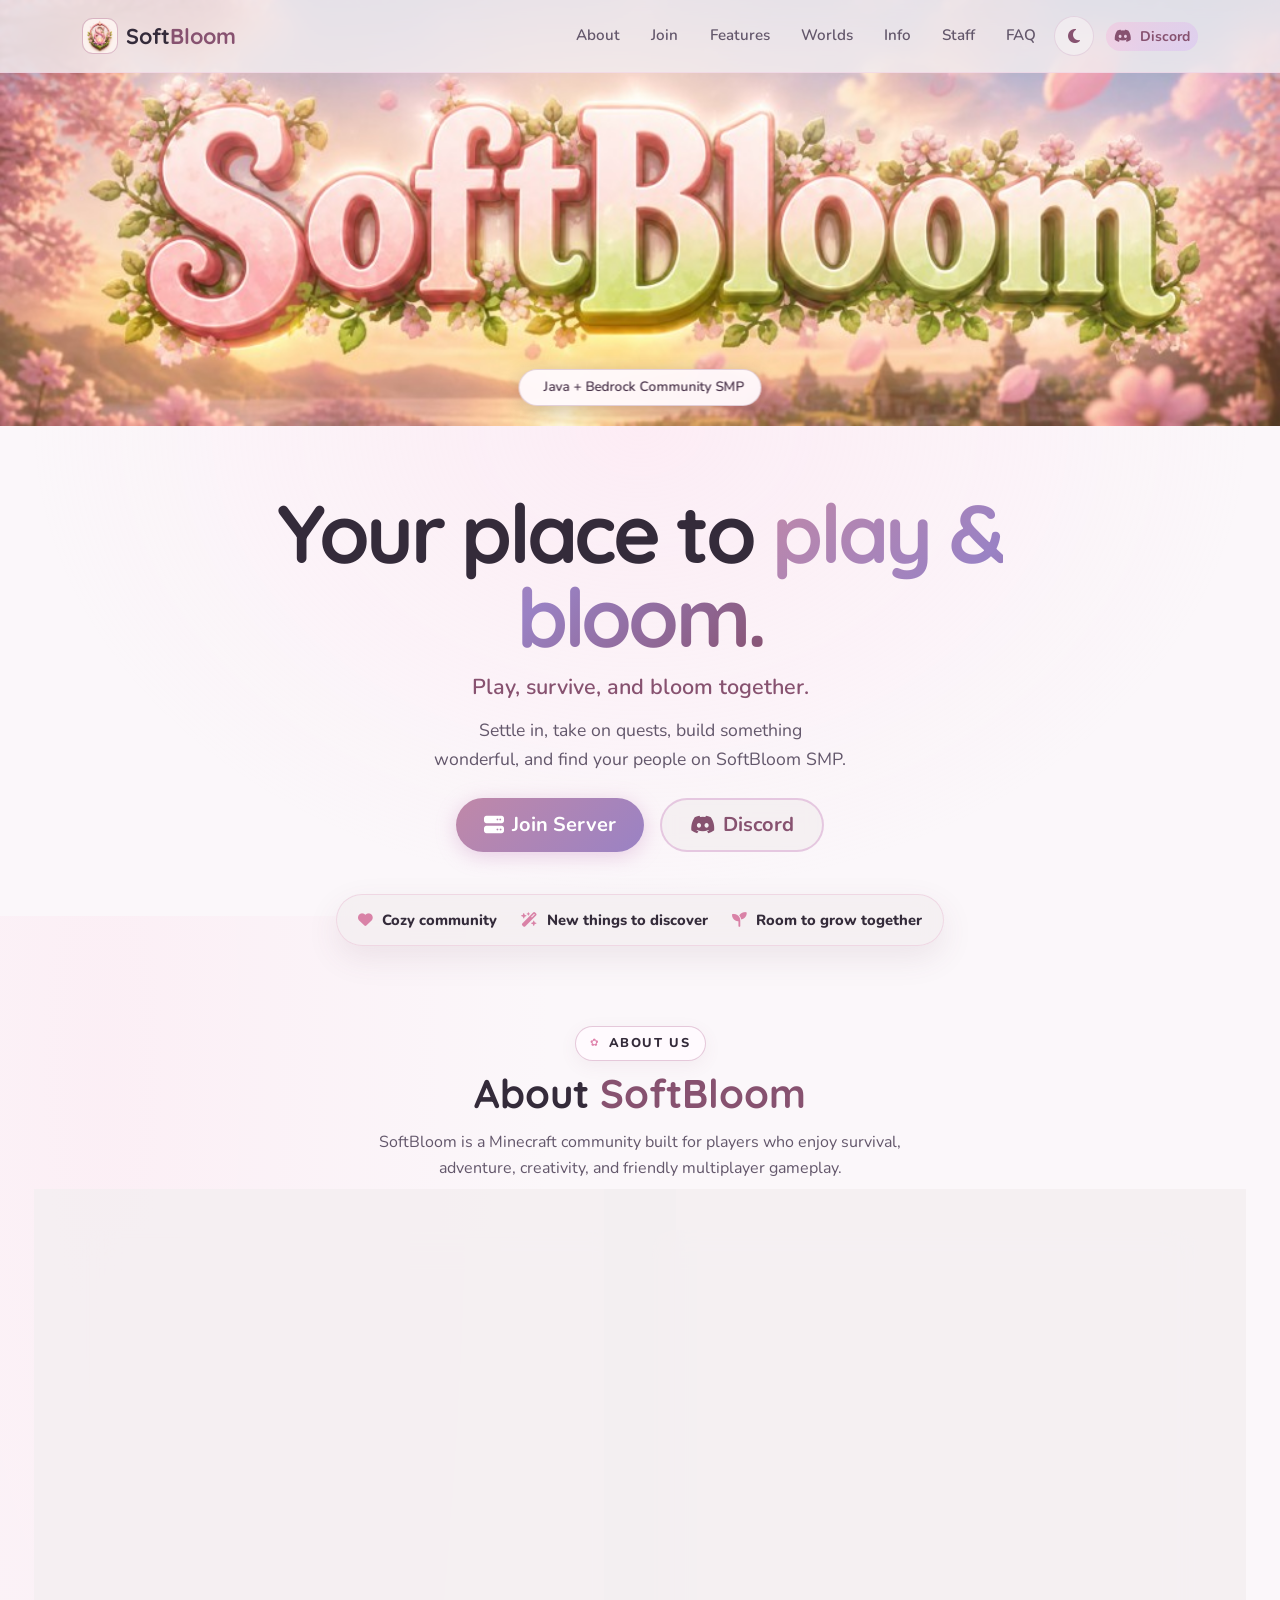
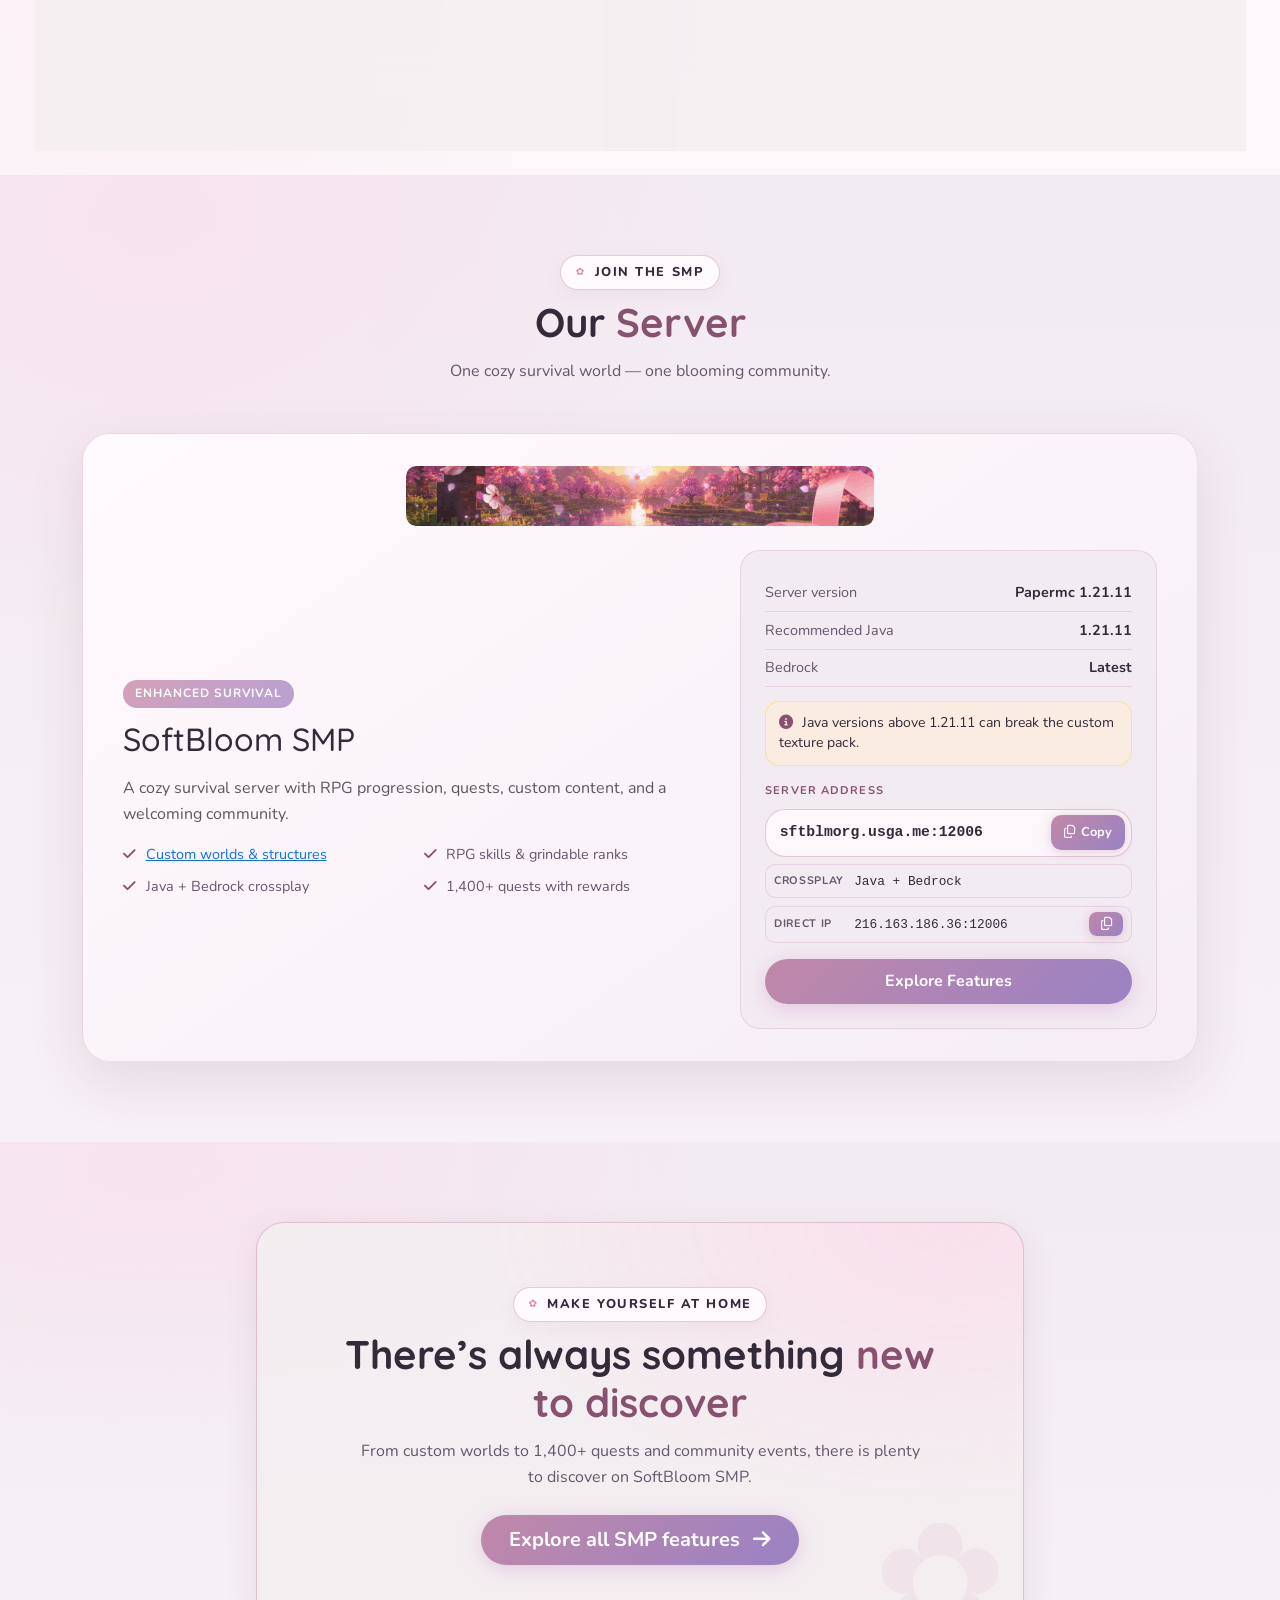
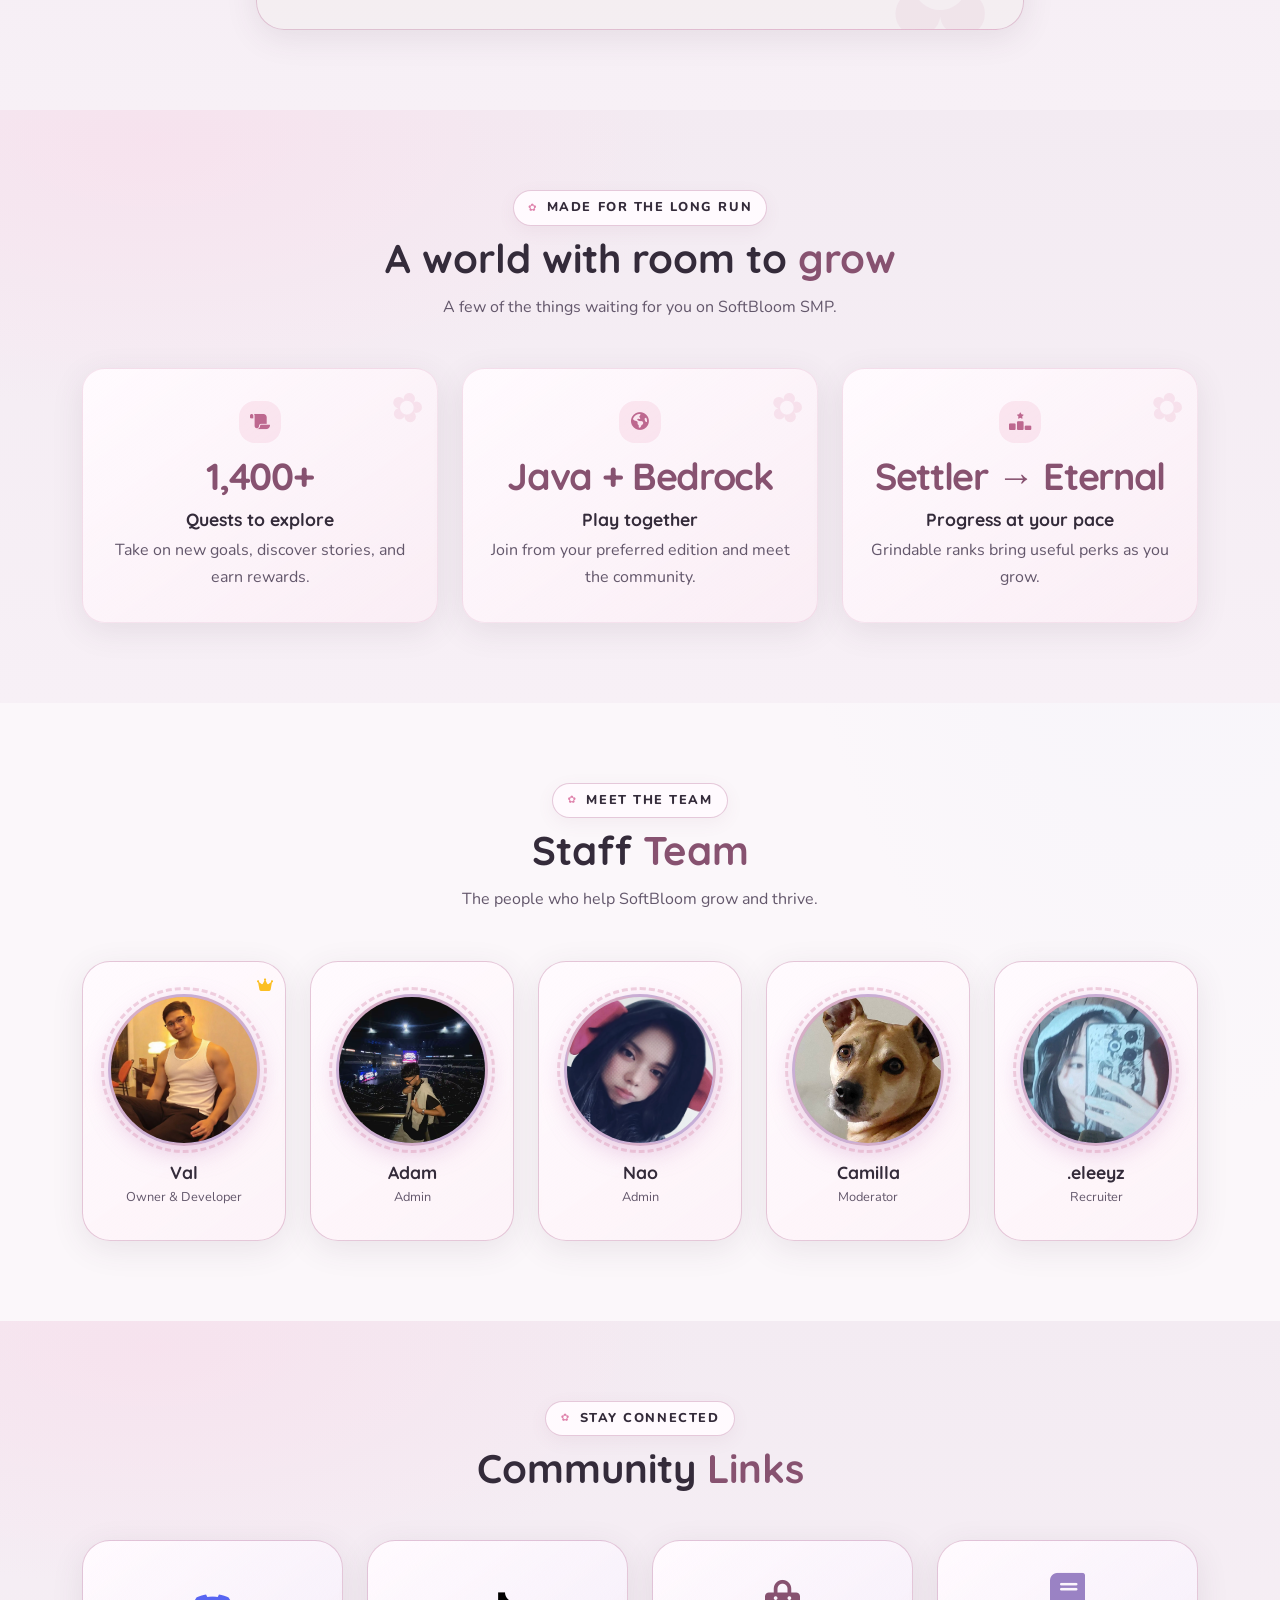
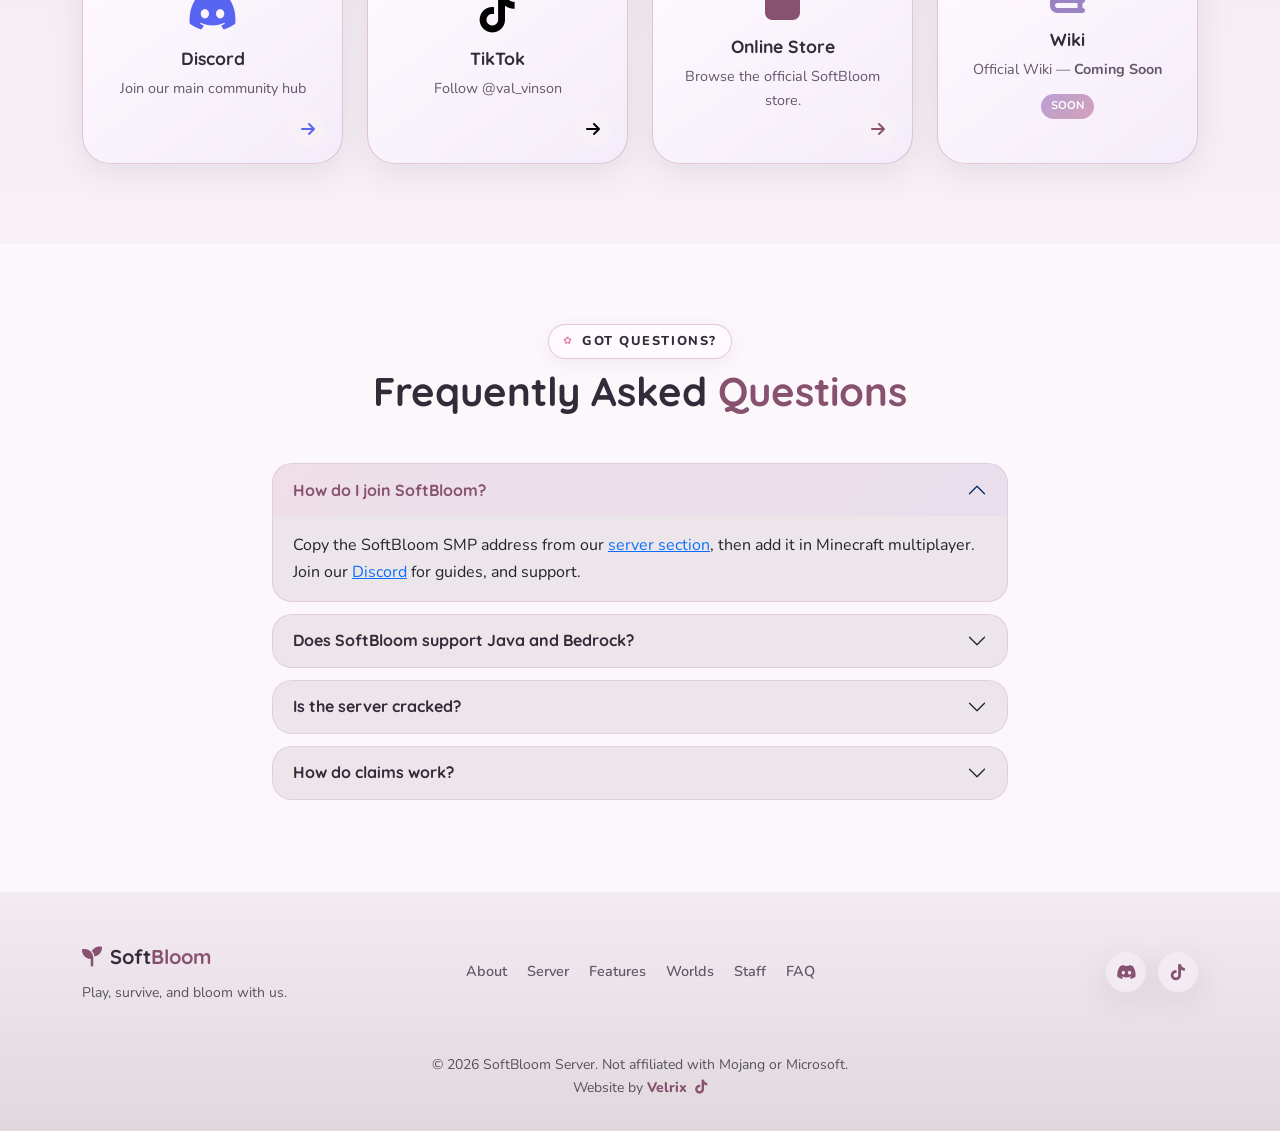
==== commit 60b83bc3: "New Custom World Page" ====
--- a/index.html
+++ b/index.html
@@ -48,6 +48,7 @@
           <li class="nav-item"><a class="nav-link" href="#about">About</a></li>
           <li class="nav-item"><a class="nav-link" href="#servers">Join</a></li>
           <li class="nav-item"><a class="nav-link" href="features.html">Features</a></li>
+          <li class="nav-item"><a class="nav-link" href="worlds.html">Worlds</a></li>
           <li class="nav-item"><a class="nav-link" href="#info">Info</a></li>
           <li class="nav-item"><a class="nav-link" href="#staff">Staff</a></li>
           <li class="nav-item"><a class="nav-link" href="#faq">FAQ</a></li>
@@ -91,7 +92,18 @@
     </div>
   </section>
 
-<div class="bloom-ribbon container" aria-label="SoftBloom community highlights"><span><i class="fa-solid fa-heart" aria-hidden="true"></i> Cozy community</span><span><i class="fa-solid fa-wand-magic-sparkles" aria-hidden="true"></i> New things to discover</span><span><i class="fa-solid fa-seedling" aria-hidden="true"></i> Room to grow together</span></div>
+  <section class="featured-community" data-visible-through="2026-09-28" hidden aria-labelledby="community-spotlight-title">
+    <div class="container">
+      <div class="section-header text-center mb-4">
+        <span class="section-label">Community Spotlight</span>
+        <h2 class="section-title" id="community-spotlight-title">SoftBloom, <span class="text-accent">together</span></h2>
+      </div>
+      <figure class="featured-community-figure mb-0">
+        <img src="pictures/community-spotlight.jpg" alt="SoftBloom players gathered together beneath the night sky" class="featured-community-image" width="1920" height="1080" loading="lazy">
+        <figcaption>A little snapshot of the SoftBloom community.</figcaption>
+      </figure>
+    </div>
+  </section><div class="bloom-ribbon container" aria-label="SoftBloom community highlights"><span><i class="fa-solid fa-heart" aria-hidden="true"></i> Cozy community</span><span><i class="fa-solid fa-wand-magic-sparkles" aria-hidden="true"></i> New things to discover</span><span><i class="fa-solid fa-seedling" aria-hidden="true"></i> Room to grow together</span></div>
 
 <main>
 
@@ -160,7 +172,7 @@
                     A cozy survival server with RPG progression, quests, custom content, and a welcoming community.
                   </p>
                   <ul class="server-features-grid">
-                    <li><i class="fa-solid fa-check"></i> Custom dimensions & structures</li>
+                    <li><i class="fa-solid fa-check"></i> <a href="worlds.html">Custom worlds &amp; structures</a></li>
                     <li><i class="fa-solid fa-check"></i> RPG skills & grindable ranks</li>
                     <li><i class="fa-solid fa-check"></i> Java + Bedrock crossplay</li>
                     <li><i class="fa-solid fa-check"></i> 1,400+ quests with rewards</li>
@@ -209,7 +221,7 @@
         <div class="feature-invitation text-center" data-aos="fade-up">
           <span class="section-label">Make yourself at home</span>
           <h2 class="section-title">There’s always something <span class="text-accent">new to discover</span></h2>
-          <p class="section-subtitle mx-auto mb-4">From custom dimensions and 1,400+ quests to community events, see everything waiting for you on SoftBloom SMP.</p>
+          <p class="section-subtitle mx-auto mb-4">From custom worlds to 1,400+ quests and community events, there is plenty to discover on SoftBloom SMP.</p>
           <a class="btn btn-primary-soft btn-lg" href="features.html#features">Explore all SMP features <i class="fa-solid fa-arrow-right ms-2" aria-hidden="true"></i></a>
         </div>
       </div>
@@ -441,7 +453,7 @@
           <nav class="footer-nav" aria-label="Footer navigation">
             <a href="#about">About</a>
             <a href="#servers">Server</a>
-            <a href="features.html">Features</a>
+            <a href="features.html">Features</a><a href="worlds.html">Worlds</a>
             <a href="#staff">Staff</a>
             <a href="#faq">FAQ</a>
           </nav>
